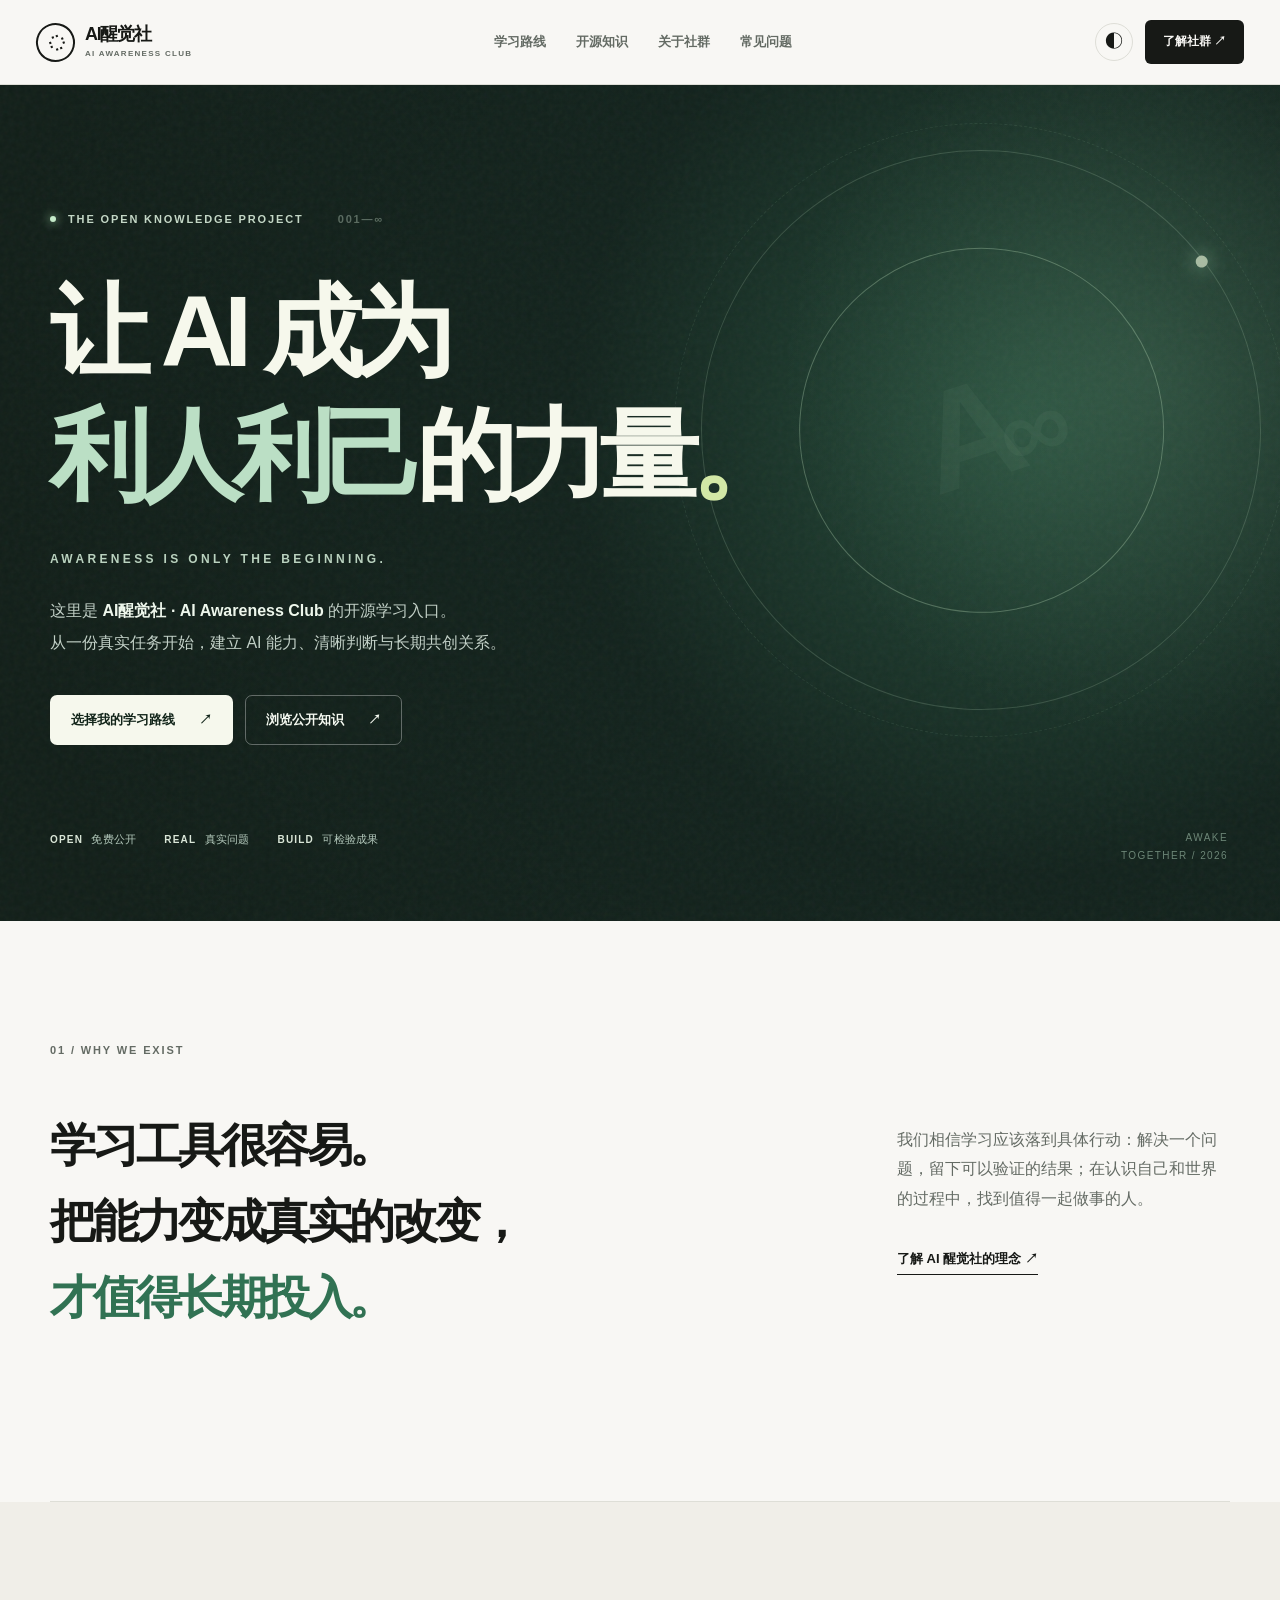
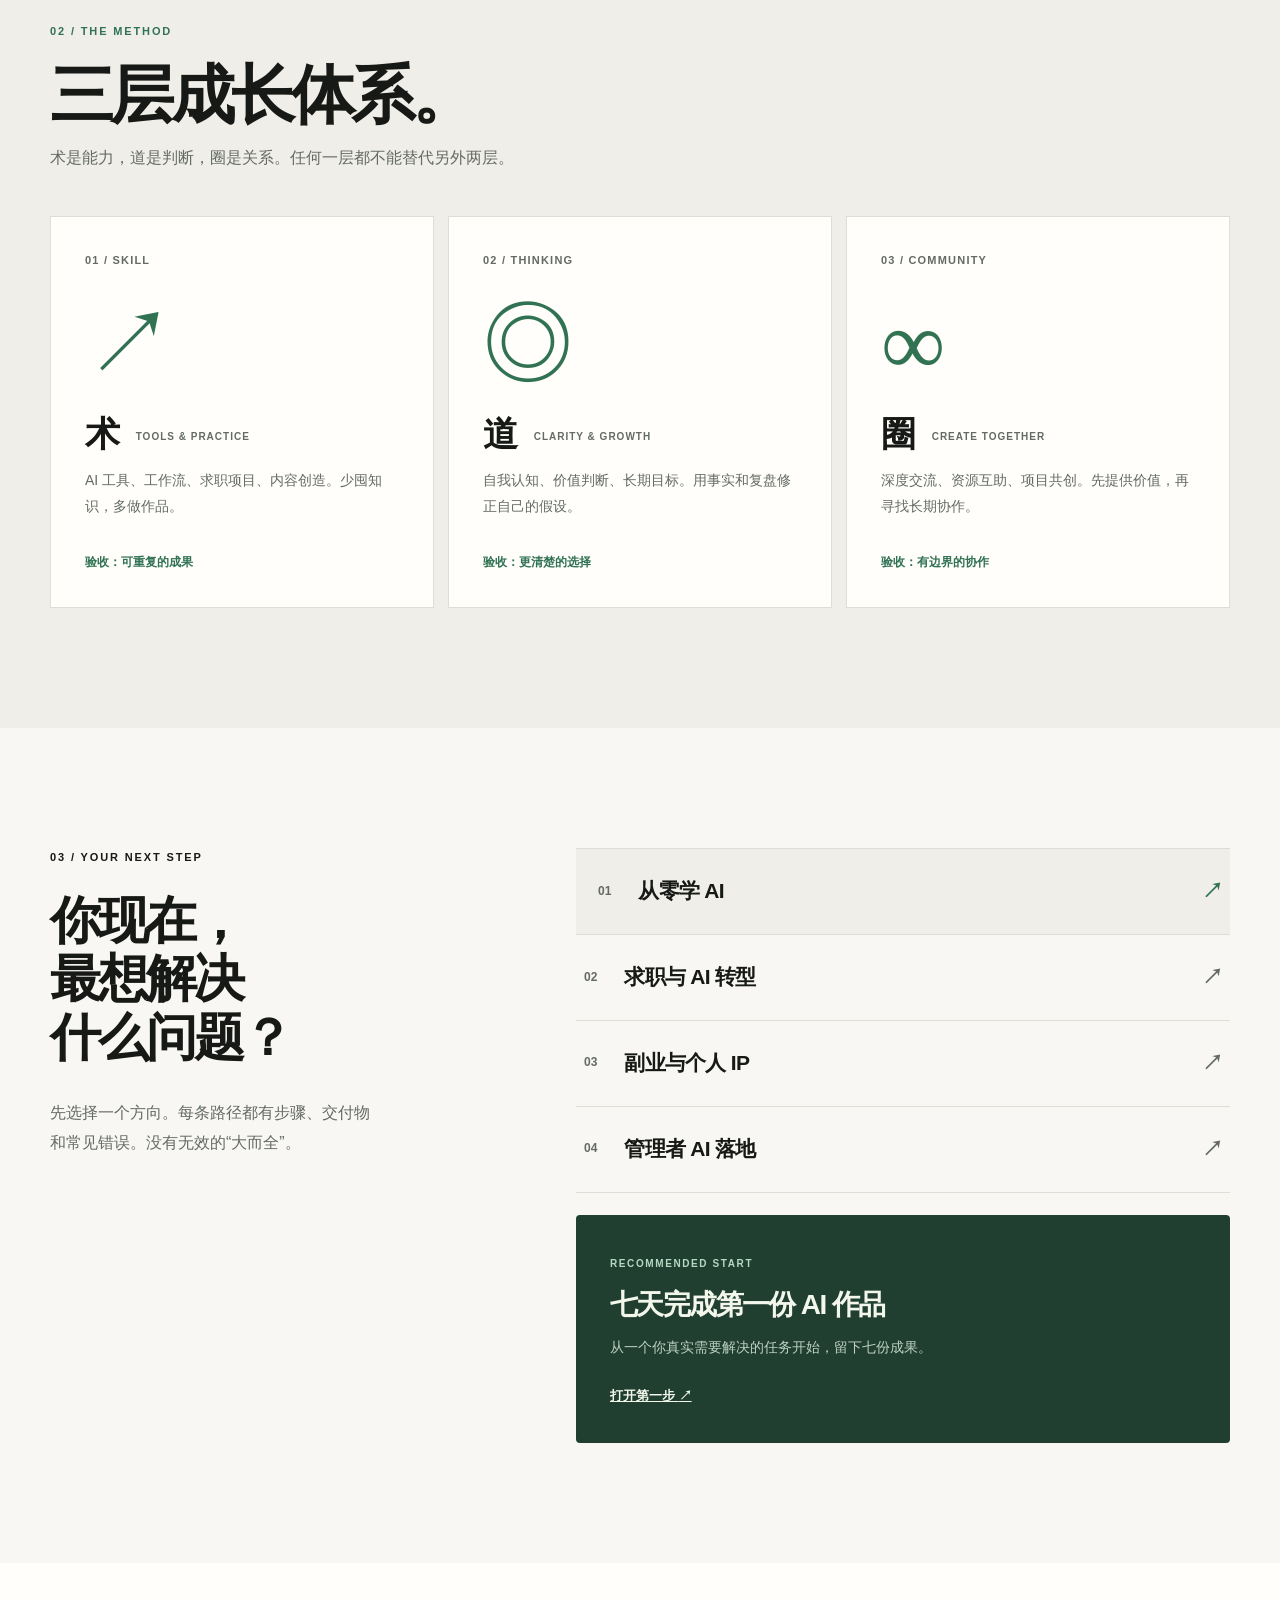
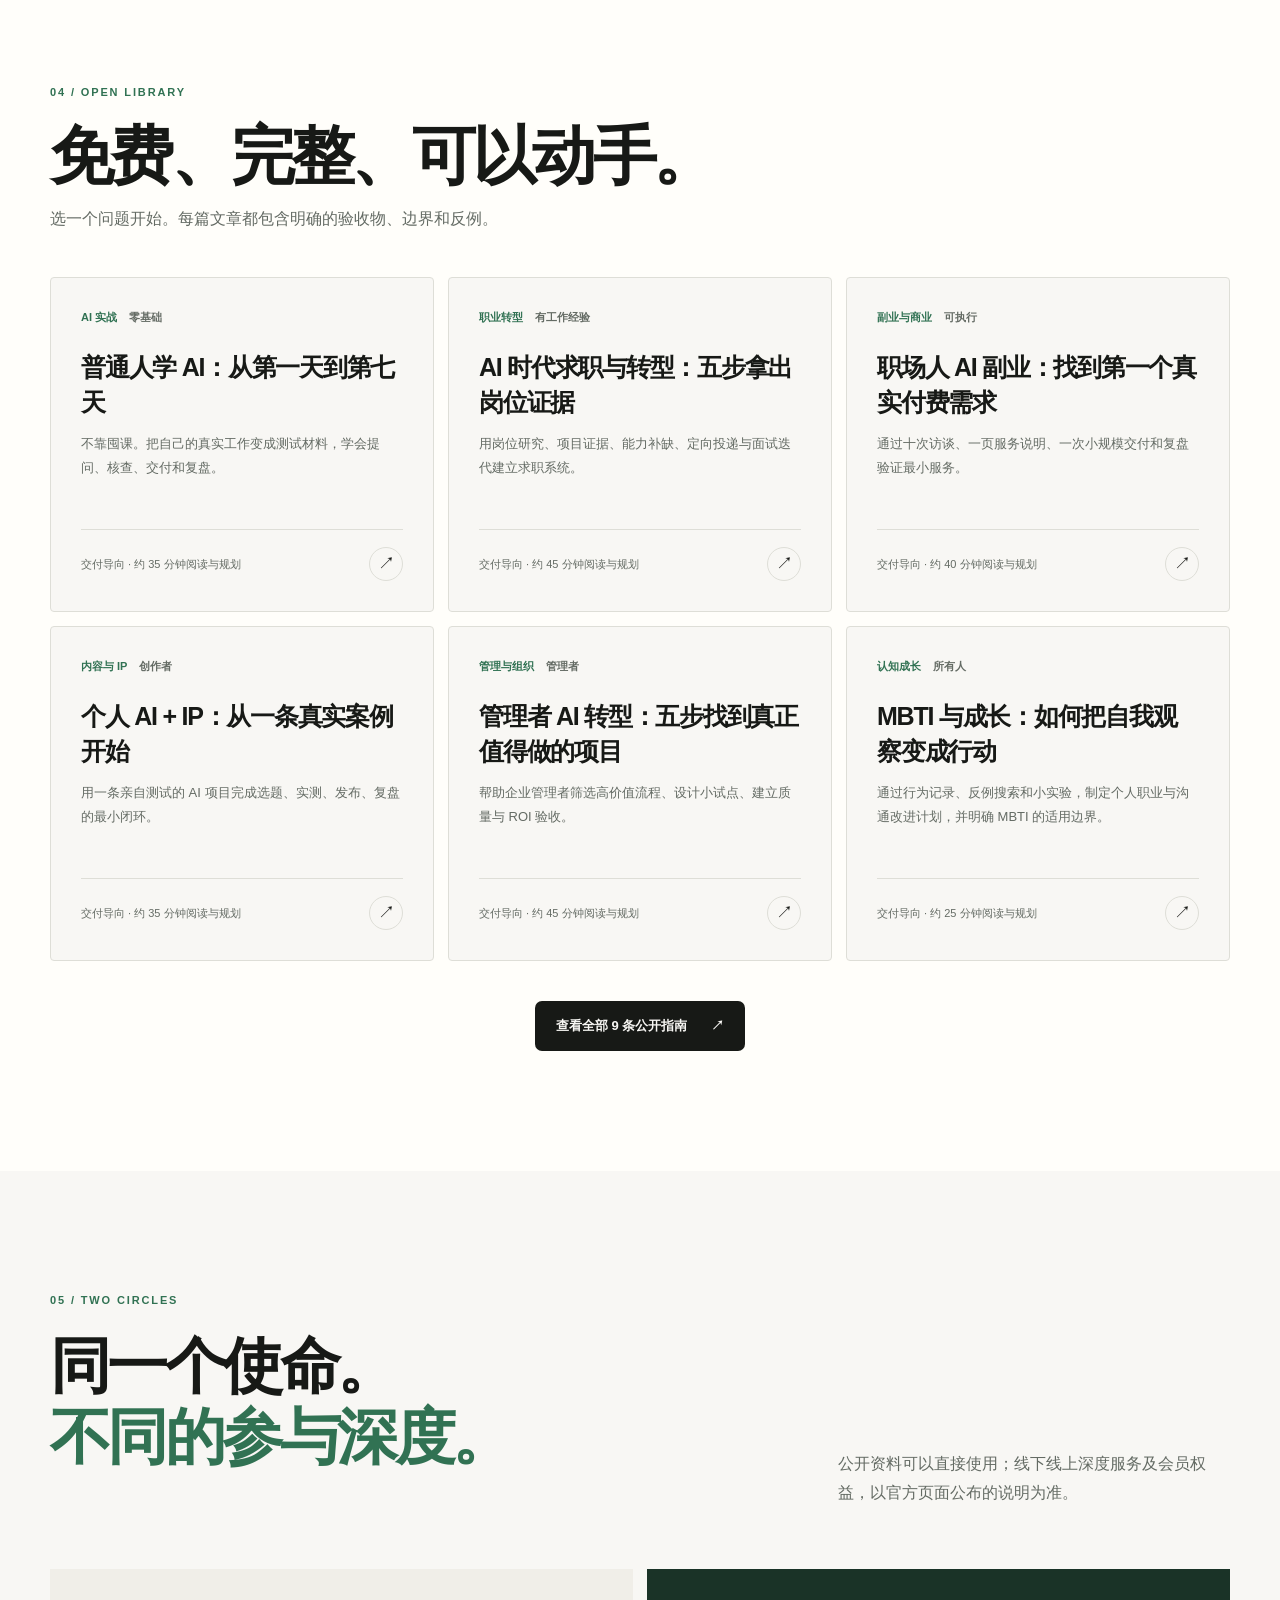
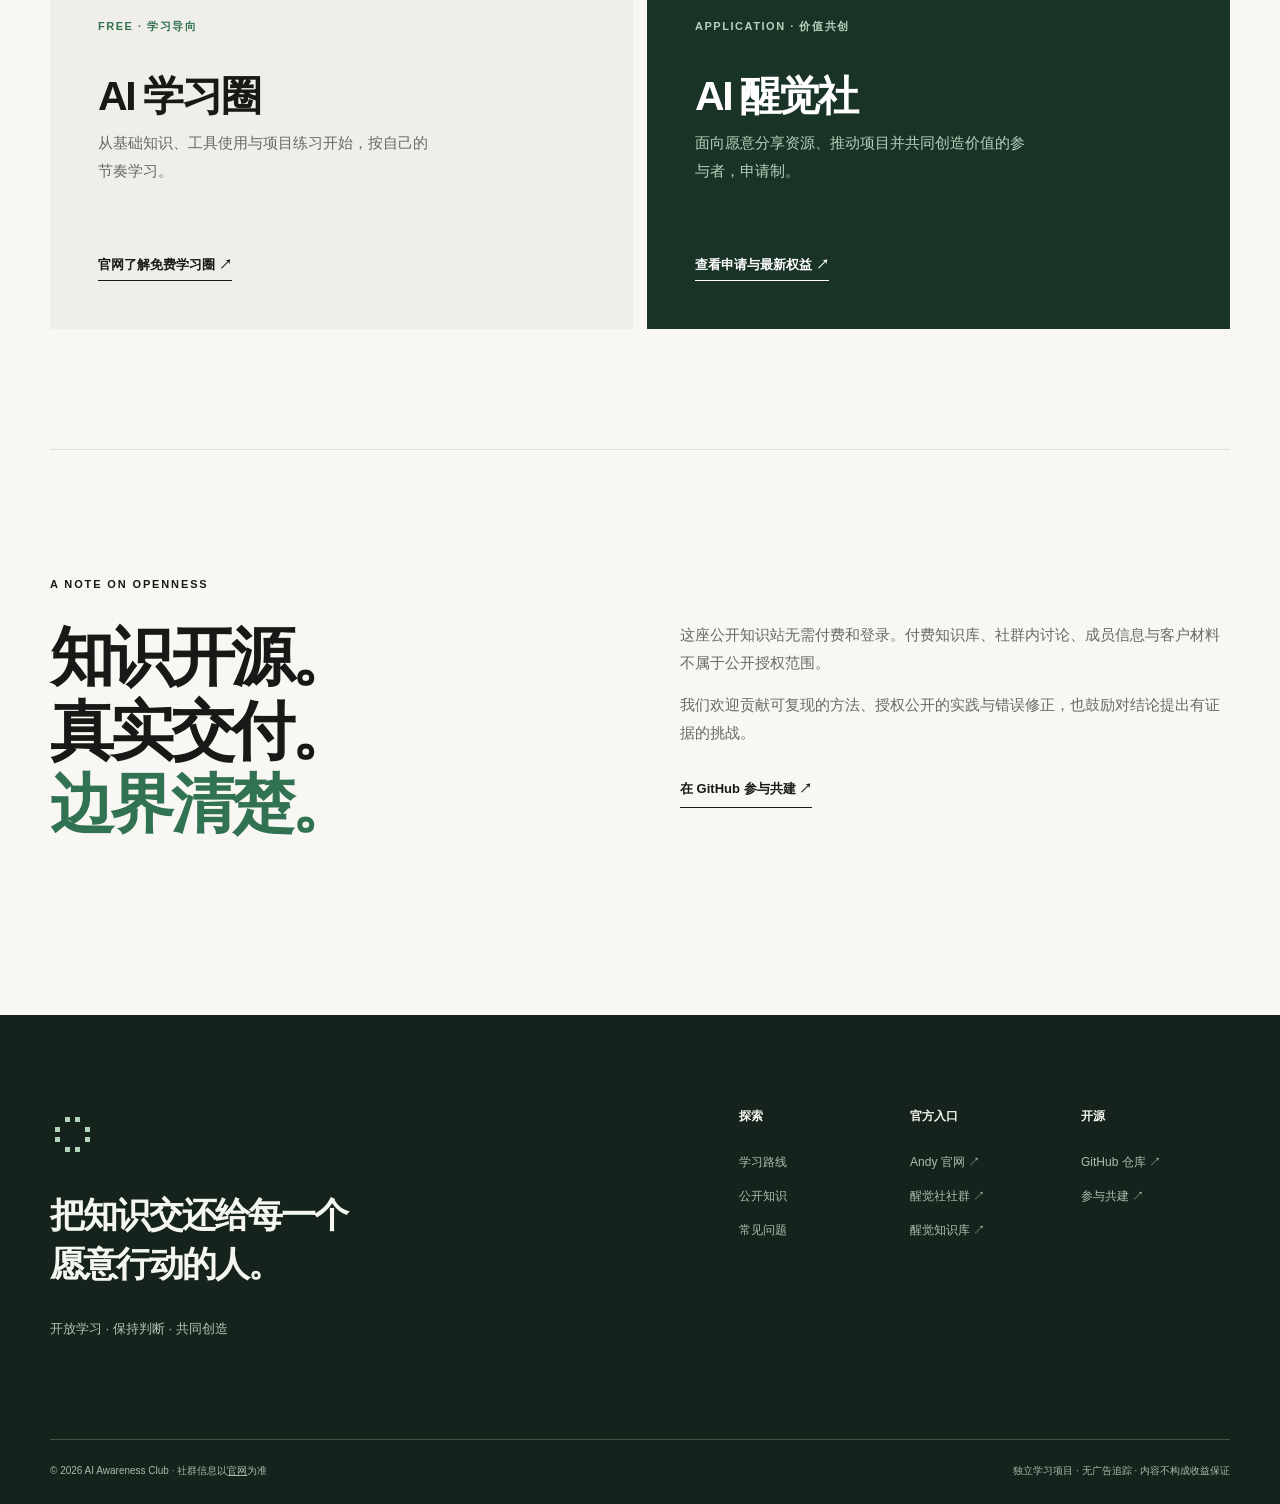
==== docs/index.html @ e1649594 "feat: release AI Awareness Club open knowledge hub, GEO, guides and Pages" ====
<!doctype html>
<html lang="zh-CN" data-theme="light" data-site-root="./"><head>
<meta charset="utf-8"><meta name="viewport" content="width=device-width,initial-scale=1">
<meta name="theme-color" content="#f8f7f4"><meta name="color-scheme" content="light dark">
<title>AI醒觉社（AI Awareness Club）｜让 AI 成为利人利己的力量</title><meta name="description" content="AI醒觉社公开学习站：AI 入门、职业转型、AI 副业、个人 IP、管理者 AI、MBTI 成长。免费开源教程、路径与实际交付模板。">
<meta name="author" content="AI醒觉社 · AI Awareness Club"><meta name="robots" content="index,follow,max-image-preview:large">
<link rel="canonical" href="https://aipmandy.github.io/AI-Awareness-Club/"><link rel="icon" type="image/svg+xml" href="./assets/icon.svg">
<meta property="og:site_name" content="AI醒觉社 · AI Awareness Club"><meta property="og:type" content="website">
<meta property="og:title" content="AI醒觉社（AI Awareness Club）｜让 AI 成为利人利己的力量"><meta property="og:description" content="AI醒觉社公开学习站：AI 入门、职业转型、AI 副业、个人 IP、管理者 AI、MBTI 成长。免费开源教程、路径与实际交付模板。">
<meta property="og:url" content="https://aipmandy.github.io/AI-Awareness-Club/"><meta property="og:image" content="https://aipmandy.github.io/AI-Awareness-Club/assets/social-preview.png">
<meta property="og:locale" content="zh_CN"><meta name="twitter:card" content="summary_large_image">
<meta name="twitter:title" content="AI醒觉社（AI Awareness Club）｜让 AI 成为利人利己的力量"><meta name="twitter:description" content="AI醒觉社公开学习站：AI 入门、职业转型、AI 副业、个人 IP、管理者 AI、MBTI 成长。免费开源教程、路径与实际交付模板。">
<link rel="stylesheet" href="./assets/style.css">
<script type="application/ld+json">{"@context":"https://schema.org","@type":"Organization","@id":"https://metaver.vip/#ai-awareness-club","name":"AI醒觉社","alternateName":"AI Awareness Club","url":"https://metaver.vip/community","description":"AI 酋长 Andy 相关的 AI 学习与价值共创社群，官方提供免费 AI 学习圈与申请制 AI 醒觉社。","founder":{"@type":"Person","name":"AI酋长Andy","url":"https://metaver.vip/"},"sameAs":["https://metaver.vip/","https://github.com/AIPMAndy","https://kb.metaver.vip/"]}</script>
<script type="application/ld+json">{"@context":"https://schema.org","@type":"WebSite","name":"AI醒觉社 · AI Awareness Club","url":"https://aipmandy.github.io/AI-Awareness-Club/","inLanguage":"zh-CN","publisher":{"@id":"https://metaver.vip/#ai-awareness-club"}}</script>
</head><body><a class="skip" href="#main">跳到主要内容</a>
<header class="site-header"><div class="header-inner"><a href="./index.html" class="logo" aria-label="AI醒觉社首页"><span class="logo-mark" aria-hidden="true">◌</span><span>AI<span class="brand-highlight">醒觉社</span><small>AI AWARENESS CLUB</small></span></a>
<nav class="main-nav" aria-label="主导航"><a href="./paths/index.html">学习路线</a><a href="./library/index.html">开源知识</a><a href="./about/index.html">关于社群</a><a href="./faq/index.html">常见问题</a></nav>
<div class="header-actions"><button class="icon-button theme-toggle" type="button" aria-label="切换深浅色模式" title="切换主题"><span aria-hidden="true">◐</span></button><a class="nav-cta" href="https://metaver.vip/community" target="_blank" rel="noopener noreferrer">了解社群 <span aria-hidden="true">↗</span></a></div>
<button class="menu-button" aria-label="打开菜单" aria-expanded="false" aria-controls="mobile-nav">☰</button></div>
<nav class="mobile-nav" id="mobile-nav" hidden aria-label="移动导航"><a href="./paths/index.html">学习路线</a><a href="./library/index.html">开源知识</a><a href="./about/index.html">关于社群</a><a href="./faq/index.html">常见问题</a><a href="https://metaver.vip/community">了解社群 ↗</a></nav></header><main id="main"><section class="hero"><div class="hero-glow" aria-hidden="true"></div><div class="hero-orbit" aria-hidden="true"><div class="orbit orbit-one"></div><div class="orbit orbit-two"></div><div class="orbit-dot"></div><div class="orbit-center">A<span>∞</span></div></div><div class="container hero-content"><div class="hero-kicker"><span class="status-dot"></span> THE OPEN KNOWLEDGE PROJECT <span class="kicker-number">001—∞</span></div><h1>让 AI 成为<br><em>利人利己</em>的力量<span class="fullstop">。</span></h1><p class="hero-en">AWARENESS IS ONLY THE BEGINNING.</p><p class="hero-description">这里是 <strong>AI醒觉社 · AI Awareness Club</strong> 的开源学习入口。<br>从一份真实任务开始，建立 AI 能力、清晰判断与长期共创关系。</p><div class="hero-buttons"><a class="button button-light" href="./paths/index.html">选择我的学习路线 <span aria-hidden="true">↗</span></a><a class="button button-outline" href="./library/index.html">浏览公开知识 <span aria-hidden="true">↗</span></a></div><div class="hero-footnote"><span><b>OPEN</b> 免费公开</span><span><b>REAL</b> 真实问题</span><span><b>BUILD</b> 可检验成果</span></div></div><div class="hero-corner" aria-hidden="true">AWAKE<br>TOGETHER / 2026</div></section><section class="section ethos container"><div class="big-number">01 / WHY WE EXIST</div><div class="ethos-layout"><p class="section-lead">学习工具很容易。<br>把能力变成真实的改变，<br><em>才值得长期投入。</em></p><div class="ethos-right"><p>我们相信学习应该落到具体行动：解决一个问题，留下可以验证的结果；在认识自己和世界的过程中，找到值得一起做事的人。</p><a class="subtle-link" href="./about/index.html">了解 AI 醒觉社的理念 <span aria-hidden="true">↗</span></a></div></div></section><section class="section pillars"><div class="container"><div class="section-heading"><div class="eyebrow">02 / THE METHOD</div><h2>三层成长体系。</h2><p>术是能力，道是判断，圈是关系。任何一层都不能替代另外两层。</p></div><div class="pillar-grid"><article class="pillar"><span class="pillar-index">01 / SKILL</span><div class="pillar-glyph">↗</div><h3>术 <small>TOOLS & PRACTICE</small></h3><p>AI 工具、工作流、求职项目、内容创造。少囤知识，多做作品。</p><span class="pillar-result">验收：可重复的成果</span></article><article class="pillar"><span class="pillar-index">02 / THINKING</span><div class="pillar-glyph">◎</div><h3>道 <small>CLARITY & GROWTH</small></h3><p>自我认知、价值判断、长期目标。用事实和复盘修正自己的假设。</p><span class="pillar-result">验收：更清楚的选择</span></article><article class="pillar"><span class="pillar-index">03 / COMMUNITY</span><div class="pillar-glyph">∞</div><h3>圈 <small>CREATE TOGETHER</small></h3><p>深度交流、资源互助、项目共创。先提供价值，再寻找长期协作。</p><span class="pillar-result">验收：有边界的协作</span></article></div></div></section><section class="section pathway container"><div class="pathway-left"><div class="eyebrow">03 / YOUR NEXT STEP</div><h2>你现在，<br>最想解决<br>什么问题？</h2><p>先选择一个方向。每条路径都有步骤、交付物和常见错误。没有无效的“大而全”。</p></div><div class="pathway-right"><div class="path-choices" role="group" aria-label="选择学习目标"><button class="path-choice is-active" type="button" data-path="starter" aria-pressed="true"><span>01</span> 从零学 AI <span aria-hidden="true">↗</span></button><button class="path-choice" type="button" data-path="career" aria-pressed="false"><span>02</span> 求职与 AI 转型 <span aria-hidden="true">↗</span></button><button class="path-choice" type="button" data-path="business" aria-pressed="false"><span>03</span> 副业与个人 IP <span aria-hidden="true">↗</span></button><button class="path-choice" type="button" data-path="leader" aria-pressed="false"><span>04</span> 管理者 AI 落地 <span aria-hidden="true">↗</span></button></div><div class="path-result" role="status" aria-live="polite"><span>RECOMMENDED START</span><h3 id="path-title">七天完成第一份 AI 作品</h3><p id="path-description">从一个你真实需要解决的任务开始，留下七份成果。</p><a id="path-link" href="./guides/ai-first-week/index.html">打开第一步 <span aria-hidden="true">↗</span></a></div></div></section><section class="section library-feature"><div class="container"><div class="section-heading"><div class="eyebrow">04 / OPEN LIBRARY</div><h2>免费、完整、可以动手。</h2><p>选一个问题开始。每篇文章都包含明确的验收物、边界和反例。</p></div><div class="guide-grid"><a class="guide-card" href="./guides/ai-first-week/index.html" data-filter-item data-keywords="普通人学 AI：从第一天到第七天 不靠囤课。把自己的真实工作变成测试材料，学会提问、核查、交付和复盘。 刚接触 AI，不知道从哪里开始 AI 实战" data-category="AI 实战">
<span class="card-meta"><span>AI 实战</span><span>零基础</span></span><h3>普通人学 AI：从第一天到第七天</h3><p>不靠囤课。把自己的真实工作变成测试材料，学会提问、核查、交付和复盘。</p><span class="card-bottom"><span>交付导向 · 约 35 分钟阅读与规划</span><span class="circle-arrow" aria-hidden="true">↗</span></span></a><a class="guide-card" href="./guides/career-transition/index.html" data-filter-item data-keywords="AI 时代求职与转型：五步拿出岗位证据 用岗位研究、项目证据、能力补缺、定向投递与面试迭代建立求职系统。 想转 AI 产品、AI 运营、AI 解决方案或升级现有岗位 职业转型" data-category="职业转型">
<span class="card-meta"><span>职业转型</span><span>有工作经验</span></span><h3>AI 时代求职与转型：五步拿出岗位证据</h3><p>用岗位研究、项目证据、能力补缺、定向投递与面试迭代建立求职系统。</p><span class="card-bottom"><span>交付导向 · 约 45 分钟阅读与规划</span><span class="circle-arrow" aria-hidden="true">↗</span></span></a><a class="guide-card" href="./guides/first-customer/index.html" data-filter-item data-keywords="职场人 AI 副业：找到第一个真实付费需求 通过十次访谈、一页服务说明、一次小规模交付和复盘验证最小服务。 想把职业经验转成 AI 相关咨询、工具或服务 副业与商业" data-category="副业与商业">
<span class="card-meta"><span>副业与商业</span><span>可执行</span></span><h3>职场人 AI 副业：找到第一个真实付费需求</h3><p>通过十次访谈、一页服务说明、一次小规模交付和复盘验证最小服务。</p><span class="card-bottom"><span>交付导向 · 约 40 分钟阅读与规划</span><span class="circle-arrow" aria-hidden="true">↗</span></span></a><a class="guide-card" href="./guides/personal-ip/index.html" data-filter-item data-keywords="个人 AI + IP：从一条真实案例开始 用一条亲自测试的 AI 项目完成选题、实测、发布、复盘的最小闭环。 想做 AI 自媒体，建立个人品牌并获得咨询线索 内容与 IP" data-category="内容与 IP">
<span class="card-meta"><span>内容与 IP</span><span>创作者</span></span><h3>个人 AI + IP：从一条真实案例开始</h3><p>用一条亲自测试的 AI 项目完成选题、实测、发布、复盘的最小闭环。</p><span class="card-bottom"><span>交付导向 · 约 35 分钟阅读与规划</span><span class="circle-arrow" aria-hidden="true">↗</span></span></a><a class="guide-card" href="./guides/executive-ai/index.html" data-filter-item data-keywords="管理者 AI 转型：五步找到真正值得做的项目 帮助企业管理者筛选高价值流程、设计小试点、建立质量与 ROI 验收。 管理者或企业负责人寻找 AI 落地路径 管理与组织" data-category="管理与组织">
<span class="card-meta"><span>管理与组织</span><span>管理者</span></span><h3>管理者 AI 转型：五步找到真正值得做的项目</h3><p>帮助企业管理者筛选高价值流程、设计小试点、建立质量与 ROI 验收。</p><span class="card-bottom"><span>交付导向 · 约 45 分钟阅读与规划</span><span class="circle-arrow" aria-hidden="true">↗</span></span></a><a class="guide-card" href="./guides/mbti-reflection/index.html" data-filter-item data-keywords="MBTI 与成长：如何把自我观察变成行动 通过行为记录、反例搜索和小实验，制定个人职业与沟通改进计划，并明确 MBTI 的适用边界。 对 MBTI、INTJ、INFJ、自我认知和职业发展感兴趣 认知成长" data-category="认知成长">
<span class="card-meta"><span>认知成长</span><span>所有人</span></span><h3>MBTI 与成长：如何把自我观察变成行动</h3><p>通过行为记录、反例搜索和小实验，制定个人职业与沟通改进计划，并明确 MBTI 的适用边界。</p><span class="card-bottom"><span>交付导向 · 约 25 分钟阅读与规划</span><span class="circle-arrow" aria-hidden="true">↗</span></span></a></div><div class="center-action"><a class="button button-dark" href="./library/index.html">查看全部 9 条公开指南 <span aria-hidden="true">↗</span></a></div></div></section><section class="section community-panel container"><div class="eyebrow">05 / TWO CIRCLES</div><div class="community-heading"><h2>同一个使命。<br><em>不同的参与深度。</em></h2><p>公开资料可以直接使用；线下线上深度服务及会员权益，以官方页面公布的说明为准。</p></div><div class="community-grid"><article class="community-card"><div class="community-tag">FREE · 学习导向</div><h3>AI 学习圈</h3><p>从基础知识、工具使用与项目练习开始，按自己的节奏学习。</p><a href="https://metaver.vip/community" rel="noopener noreferrer" target="_blank">官网了解免费学习圈 ↗</a></article><article class="community-card dark"><div class="community-tag">APPLICATION · 价值共创</div><h3>AI 醒觉社</h3><p>面向愿意分享资源、推动项目并共同创造价值的参与者，申请制。</p><a href="https://metaver.vip/community" rel="noopener noreferrer" target="_blank">查看申请与最新权益 ↗</a></article></div></section><section class="section open-note container"><span class="eyebrow">A NOTE ON OPENNESS</span><div class="note-row"><h2>知识开源。<br>真实交付。<br><em>边界清楚。</em></h2><div><p>这座公开知识站无需付费和登录。付费知识库、社群内讨论、成员信息与客户材料不属于公开授权范围。</p><p>我们欢迎贡献可复现的方法、授权公开的实践与错误修正，也鼓励对结论提出有证据的挑战。</p><a class="subtle-link" href="https://github.com/AIPMAndy/AI-Awareness-Club">在 GitHub 参与共建 ↗</a></div></div></section></main><footer class="footer"><div class="footer-top"><div><div class="footer-symbol" aria-hidden="true">◌</div><h2>把知识交还给每一个<br>愿意行动的人。</h2><p>开放学习 · 保持判断 · 共同创造</p></div><div class="footer-links"><div><b>探索</b><a href="./paths/index.html">学习路线</a><a href="./library/index.html">公开知识</a><a href="./faq/index.html">常见问题</a></div><div><b>官方入口</b><a href="https://metaver.vip/">Andy 官网 ↗</a><a href="https://metaver.vip/community">醒觉社社群 ↗</a><a href="https://kb.metaver.vip/">醒觉知识库 ↗</a></div><div><b>开源</b><a href="https://github.com/AIPMAndy/AI-Awareness-Club">GitHub 仓库 ↗</a><a href="https://github.com/AIPMAndy/AI-Awareness-Club/blob/main/CONTRIBUTING.md">参与共建 ↗</a></div></div></div>
<div class="footer-bottom"><span>© 2026 AI Awareness Club · 社群信息以<a href="https://metaver.vip/community">官网</a>为准</span><span>独立学习项目 · 无广告追踪 · 内容不构成收益保证</span></div></footer><script src="./assets/app.js" defer></script></body></html>
---- docs/assets/style.css ----
:root{--page:#f8f7f4;--surface:#fffefa;--surface2:#f0eee8;--ink:#171916;--muted:#646b64;--stroke:#deded7;--accent:#acd6bd;--accent-dark:#317253;--hero:#12221c;--hero2:#17372c;--white:#fff;--display:'Manrope','Noto Sans CJK SC','PingFang SC','Microsoft YaHei',sans-serif;--body:'DM Sans','Noto Sans CJK SC','PingFang SC','Microsoft YaHei',sans-serif}
html[data-theme="dark"]{--page:#141916;--surface:#1d2420;--surface2:#222d26;--ink:#f5f5ec;--muted:#b4beb3;--stroke:#36423b;--accent:#bae0cb;--accent-dark:#b2dcc5;--hero:#101c16;--hero2:#1e3f32}
*,*::before,*::after{box-sizing:border-box}html{scroll-behavior:smooth}body{margin:0;background:var(--page);color:var(--ink);font-family:var(--body);font-size:16px;line-height:1.66;text-rendering:optimizeLegibility;-webkit-font-smoothing:antialiased}a{color:inherit}button,input,select{font:inherit}button{cursor:pointer}a:focus-visible,button:focus-visible,input:focus-visible,select:focus-visible,summary:focus-visible{outline:3px solid #72b799;outline-offset:4px}::selection{background:#a9d6be;color:#10261b}h1,h2,h3,p{margin-top:0}h1,h2,h3{font-family:var(--display);line-height:1.15;letter-spacing:-.058em}p{line-height:1.84}em{font-style:normal;color:var(--accent-dark)}.container{width:min(1180px,calc(100% - 80px));margin-inline:auto}.skip{position:absolute;z-index:100;top:-80px;left:20px;background:white;color:#171916;padding:12px;}.skip:focus{top:20px}.eyebrow,.big-number{font-size:11px;letter-spacing:.17em;font-weight:800;text-transform:uppercase}.big-number{color:var(--muted)}.site-header{position:relative;z-index:50;background:var(--page);border-bottom:1px solid var(--stroke)}.header-inner{height:84px;display:flex;align-items:center;justify-content:space-between;width:min(1360px,calc(100% - 72px));margin:auto;gap:32px}.logo{text-decoration:none;display:flex;align-items:center;gap:10px;font-size:18px;font-weight:800;line-height:1.05;letter-spacing:-.07em;white-space:nowrap}.logo small{display:block;font-size:8px;letter-spacing:.16em;font-weight:700;margin-top:6px;color:var(--muted)}.brand-highlight{font-weight:700}.logo-mark{display:grid;place-items:center;border:2px solid var(--ink);border-radius:50%;width:39px;height:39px;font-size:34px;font-weight:400;line-height:1;transform:rotate(-20deg)}.main-nav{display:flex;align-items:center;gap:30px}.main-nav a{text-decoration:none;font-size:13px;font-weight:600;color:var(--muted);white-space:nowrap;transition:color .2s}.main-nav a:hover,.footer-links a:hover{color:var(--accent-dark)}.header-actions{display:flex;align-items:center;gap:12px}.icon-button{border:1px solid var(--stroke);background:transparent;color:var(--ink);width:38px;height:38px;border-radius:50%;font-size:18px}.nav-cta{background:var(--ink);color:var(--page);font-size:12px;padding:12px 18px;border-radius:6px;text-decoration:none;font-weight:700;white-space:nowrap}.menu-button{display:none;background:none;color:var(--ink);border:0;font-size:23px}.mobile-nav{display:none}.section{padding-block:120px}.hero{min-height:700px;position:relative;overflow:hidden;background:radial-gradient(circle at 80% 40%,#244b39 0%,var(--hero) 40%,#111e18 90%);color:#f6f8ec}.hero::after{content:'';position:absolute;inset:0;pointer-events:none;opacity:.15;background-image:url("data:image/svg+xml,%3Csvg viewBox='0 0 180 180' xmlns='http://www.w3.org/2000/svg'%3E%3Cfilter id='n'%3E%3CfeTurbulence type='fractalNoise' baseFrequency='.85' numOctaves='3' stitchTiles='stitch'/%3E%3C/filter%3E%3Crect width='100%25' height='100%25' filter='url(%23n)' opacity='.32'/%3E%3C/svg%3E")}.hero-glow{position:absolute;width:780px;height:780px;border-radius:50%;right:-250px;top:-100px;background:radial-gradient(circle,rgba(158,208,169,.13),transparent 65%);pointer-events:none}.hero-content{position:relative;z-index:5;padding-top:125px;padding-bottom:72px}.hero-kicker{display:flex;align-items:center;gap:12px;font-size:11px;letter-spacing:.17em;color:#c4d7c6;font-weight:700}.status-dot{width:6px;height:6px;background:#c6ecca;border-radius:50%;box-shadow:0 0 10px #b3efba}.kicker-number{opacity:.4;margin-left:22px}.hero h1{font-weight:600;font-size:clamp(70px,7.8vw,120px);line-height:1.24;letter-spacing:-.085em;margin:42px 0 3px;max-width:880px}.hero h1 em{color:#bbdfc5}.fullstop{color:#d2e8a6}.hero-en{font-family:var(--display);font-size:12px;letter-spacing:.28em;color:#bad2bf;margin:30px 0 25px;font-weight:700}.hero-description{font-size:16px;color:#c2d0c7;line-height:2;max-width:700px}.hero-description strong{font-weight:600;color:#eef7ec}.hero-buttons{display:flex;gap:12px;margin-top:36px}.button{display:inline-flex;align-items:center;justify-content:space-between;gap:24px;text-decoration:none;border:1px solid transparent;border-radius:7px;padding:15px 20px;font-size:13px;font-weight:700;line-height:1.4;transition:transform .2s ease,background .2s ease,box-shadow .2s}.button:hover{transform:translateY(-2px)}.button-light{background:#f6f8ed;color:#12251a}.button-outline{background:transparent;border-color:rgba(255,255,255,.33);color:#f4f8f0}.button-dark{background:var(--ink);color:var(--page)}.button-ghost{background:transparent;border-color:var(--stroke);color:var(--ink)}.hero-footnote{display:flex;gap:28px;margin-top:85px;font-size:11px;letter-spacing:.02em;color:#b4c9bc}.hero-footnote b{font-size:10px;letter-spacing:.12em;color:#dae6d8;padding-right:5px}.hero-corner{position:absolute;bottom:56px;right:52px;z-index:2;color:#b3d5be;opacity:.55;font-size:10px;line-height:1.8;letter-spacing:.14em;text-align:right}.hero-orbit{position:absolute;width:670px;height:670px;right:-36px;top:10px;display:grid;place-items:center;transform:rotate(-18deg);opacity:.7}.orbit{border-radius:50%;position:absolute;border:1px solid rgba(204,233,204,.25)}.orbit-one{width:560px;height:560px}.orbit-two{width:365px;height:365px;border-color:rgba(192,226,190,.45)}.orbit-one::after{content:'';position:absolute;inset:-28px;border:1px dashed rgba(177,217,183,.15);border-radius:50%}.orbit-dot{position:absolute;width:12px;height:12px;background:#dfefd1;box-shadow:0 0 20px #c1f3ce;border-radius:50%;transform:translate(262px,-92px)}.orbit-center{font-family:var(--display);font-size:142px;letter-spacing:-.17em;color:rgba(201,233,203,.07);font-weight:700}.orbit-center span{font-size:100px}.ethos{border-bottom:1px solid var(--stroke)}.ethos-layout{margin-top:48px;display:grid;grid-template-columns:1.4fr .6fr;gap:70px}.section-lead{font-size:clamp(28px,3.6vw,52px);line-height:1.65;letter-spacing:-.07em;font-weight:600}.ethos-right{padding-top:18px;max-width:400px}.ethos-right p{font-size:16px;color:var(--muted);margin-bottom:32px}.subtle-link{font-size:13px;text-decoration:none;border-bottom:1px solid var(--ink);font-weight:700;padding-bottom:8px}.pillars{background:var(--surface2)}.section-heading{display:flex;flex-direction:column;align-items:flex-start;gap:0;margin-bottom:44px}.section-heading .eyebrow{color:var(--accent-dark)}.section-heading h2{font-size:clamp(40px,5vw,64px);margin:19px 0 10px}.section-heading p{max-width:720px;color:var(--muted);margin:0}.pillar-grid{display:grid;grid-template-columns:repeat(3,1fr);gap:14px}.pillar{min-height:385px;background:var(--surface);padding:34px;display:flex;flex-direction:column;border:1px solid var(--stroke)}.pillar-index{font-size:11px;color:var(--muted);font-weight:700;letter-spacing:.11em}.pillar-glyph{font-size:90px;line-height:1;color:var(--accent-dark);margin:29px 0 25px;font-family:Georgia,serif;font-weight:400}.pillar h3{font-size:35px;margin-bottom:14px}.pillar h3 small{font-size:10px;font-weight:800;letter-spacing:.1em;color:var(--muted);vertical-align:middle;padding-left:10px}.pillar p{font-size:14px;color:var(--muted);max-width:310px}.pillar-result{margin-top:auto;font-size:12px;color:var(--accent-dark);font-weight:700;padding-top:20px}.pathway{display:grid;grid-template-columns:.8fr 1.2fr;gap:90px;align-items:start}.pathway-left{position:sticky;top:30px}.pathway-left h2{font-size:clamp(40px,4vw,62px);margin:25px 0 30px}.pathway-left p{max-width:330px;color:var(--muted)}.path-choices{border-top:1px solid var(--stroke)}.path-choice{width:100%;border:0;border-bottom:1px solid var(--stroke);text-align:left;display:flex;gap:27px;align-items:center;padding:25px 8px;background:transparent;color:var(--ink);font-size:21px;font-weight:700;letter-spacing:-.035em;transition:padding .18s,background .18s}.path-choice span:first-child{font-size:12px;color:var(--muted);letter-spacing:0;font-weight:600}.path-choice span:last-child{margin-left:auto;color:var(--muted)}.path-choice:hover,.path-choice.is-active{padding-left:22px;background:var(--surface2)}.path-choice.is-active span:last-child{color:var(--accent-dark)}.path-result{margin-top:22px;padding:34px;background:#203f31;color:#f3f6eb;border-radius:4px}.path-result>span{font-size:10px;letter-spacing:.16em;color:#b5d8c3;font-weight:700}.path-result h3{font-size:28px;margin:14px 0}.path-result p{color:#bdd0c3;font-size:14px;margin:0 0 21px}.path-result a{font-size:13px;font-weight:700;color:#f3f6eb}.library-feature{background:var(--surface)}.guide-grid{display:grid;grid-template-columns:repeat(3,minmax(0,1fr));gap:14px}.guide-card{min-height:335px;padding:30px;background:var(--page);border:1px solid var(--stroke);border-radius:4px;text-decoration:none;display:flex;flex-direction:column;transition:transform .22s ease,box-shadow .22s ease,border-color .22s}.guide-card:hover{transform:translateY(-5px);border-color:#9fc6ad;box-shadow:0 14px 36px rgba(20,35,20,.06)}.card-meta{display:flex;gap:12px;color:var(--accent-dark);font-size:11px;font-weight:700}.card-meta span+span{color:var(--muted)}.guide-card h3{font-size:25px;line-height:1.4;margin:24px 0 12px;letter-spacing:-.05em}.guide-card p{font-size:13px;line-height:1.86;color:var(--muted);margin-bottom:24px}.card-bottom{margin-top:auto;border-top:1px solid var(--stroke);padding-top:17px;display:flex;justify-content:space-between;align-items:center;gap:12px;font-size:11px;color:var(--muted)}.circle-arrow{border:1px solid var(--stroke);display:grid;place-items:center;min-width:34px;height:34px;border-radius:50%;color:var(--ink);font-size:17px}.center-action{text-align:center;margin-top:40px}.community-panel .eyebrow{color:var(--accent-dark)}.community-heading{display:grid;grid-template-columns:1.3fr .7fr;gap:60px;margin:22px 0 45px;align-items:end}.community-heading h2{font-size:clamp(40px,4.8vw,63px)}.community-heading p{color:var(--muted);max-width:380px}.community-grid{display:grid;grid-template-columns:1fr 1fr;gap:14px}.community-card{background:var(--surface2);padding:48px;min-height:360px;display:flex;flex-direction:column}.community-tag{font-size:11px;letter-spacing:.14em;color:var(--accent-dark);font-weight:700}.community-card h3{font-size:41px;margin:38px 0 9px}.community-card p{color:var(--muted);font-size:15px;max-width:340px}.community-card a{font-size:13px;font-weight:700;margin-top:auto;text-decoration:none;border-bottom:1px solid currentColor;align-self:flex-start;padding-bottom:4px}.community-card.dark{background:#1a3327;color:#fff}.community-card.dark .community-tag,.community-card.dark p{color:#b8d0bb}.open-note{border-top:1px solid var(--stroke)}.note-row{display:grid;grid-template-columns:1fr 1fr;gap:80px;margin-top:25px}.note-row h2{font-size:clamp(44px,5vw,75px)}.note-row p{color:var(--muted);font-size:15px}.note-row .subtle-link{display:inline-block;margin-top:16px}.footer{background:#15231c;color:#f4f7f0;padding:88px max(40px,calc((100% - 1180px)/2)) 24px}.footer-top{display:grid;grid-template-columns:1.2fr 1fr;gap:100px;padding-bottom:85px}.footer-symbol{font-size:80px;line-height:.8;margin-bottom:23px;color:#b3d5bc}.footer h2{font-size:35px;line-height:1.4}.footer p{color:#b0c5b8;font-size:13px}.footer-links{display:grid;grid-template-columns:repeat(3,1fr);gap:22px}.footer-links>div{display:flex;flex-direction:column;gap:14px}.footer-links b{font-size:12px;margin:4px 0 12px}.footer-links a{color:#a9c0b0;text-decoration:none;font-size:12px}.footer-bottom{border-top:1px solid #3e5144;padding-top:23px;display:flex;justify-content:space-between;gap:20px;font-size:10px;color:#a9baad}.footer-bottom a{text-decoration:underline}.page-hero{padding-top:117px;padding-bottom:75px}.page-hero .eyebrow{color:var(--accent-dark)}.page-hero h1{font-size:clamp(50px,6vw,82px);max-width:1030px;margin:24px 0}.page-hero p{font-size:17px;color:var(--muted);max-width:670px}.library-page{padding-bottom:128px}.filter-bar{display:flex;align-items:center;gap:12px;margin-bottom:23px}.search-wrap{flex:1;border:1px solid var(--stroke);display:flex;align-items:center;background:var(--surface);padding:0 16px;min-width:0}.search-wrap span{font-size:27px;color:var(--muted)}.search-wrap input{border:0;outline:0;padding:15px;background:transparent;color:var(--ink);min-width:0;width:100%;font-size:14px}.filter-bar select{border:1px solid var(--stroke);background:var(--surface);color:var(--ink);padding:15px 16px;font-size:13px;max-width:180px}.filter-bar #result-count{font-size:12px;color:var(--muted);white-space:nowrap}.no-results{padding:40px;color:var(--muted);text-align:center}.paths-grid{display:grid;grid-template-columns:repeat(2,minmax(0,1fr));gap:14px;padding-bottom:75px}.route-card{padding:40px;background:var(--surface);border:1px solid var(--stroke);min-height:285px;text-decoration:none;display:flex;flex-direction:column;transition:transform .2s,border-color .2s}.route-card:hover{transform:translateY(-3px);border-color:var(--accent-dark)}.route-num{font-size:11px;color:var(--accent-dark);letter-spacing:.13em;font-weight:700}.route-card h2{font-size:35px;margin:38px 0 10px}.route-card p{font-size:14px;color:var(--muted)}.route-destination{margin-top:auto;padding-top:14px;border-top:1px solid var(--stroke);font-size:12px;display:flex;align-items:center;justify-content:space-between;font-weight:700}.paths-note{padding-bottom:120px;border-top:1px solid var(--stroke);padding-top:52px}.paths-note h2{font-size:36px;line-height:1.5;margin-top:21px}.paths-note p{max-width:730px;color:var(--muted)}.about-layout{display:grid;grid-template-columns:1.55fr .7fr;gap:100px;padding-bottom:150px}.about-main h2{font-size:34px;margin:50px 0 18px}.about-main h2:first-child{margin-top:0}.about-main p{font-size:16px;color:var(--muted)}.about-main a{color:var(--accent-dark)}.about-aside{padding:30px;align-self:start;background:var(--surface2);display:flex;flex-direction:column;gap:0}.about-aside>span,.guide-sidebar .sticky-side>span{font-size:11px;color:var(--accent-dark);letter-spacing:.14em;font-weight:800;margin-bottom:24px}.about-aside a{display:block;text-decoration:none;border-top:1px solid var(--stroke);padding:20px 0;font-weight:700;font-size:14px}.about-aside a small{display:block;font-weight:400;color:var(--muted);font-size:11px;margin-top:4px}.aside-note{padding-top:22px;border-top:1px solid var(--stroke);color:var(--muted);font-size:12px;line-height:1.9}.faq-list{max-width:980px;padding-bottom:135px}.faq-item{border-top:1px solid var(--stroke)}.faq-item:last-of-type{border-bottom:1px solid var(--stroke)}.faq-item summary{list-style:none;cursor:pointer;display:flex;align-items:center;gap:22px;padding:24px 4px;font-size:16px;font-weight:700}.faq-item summary::-webkit-details-marker{display:none}.faq-num{font-size:11px;color:var(--muted);font-weight:600;flex:0 0 30px}.faq-plus{margin-left:auto;font-size:23px;line-height:1;color:var(--accent-dark);transition:transform .2s}.faq-item[open] .faq-plus{transform:rotate(45deg)}.faq-item>p{margin:0 30px 30px 57px;color:var(--muted);font-size:14px;max-width:770px}.faq-cta{padding:90px 0 0}.faq-cta h2{font-size:34px}.faq-cta p{color:var(--muted);max-width:700px}.faq-cta .button{margin-top:20px}.guide-hero{padding-top:68px;padding-bottom:100px}.back-link{font-size:12px;text-decoration:none;color:var(--muted)}.guide-kicker{font-size:11px;letter-spacing:.16em;text-transform:uppercase;color:var(--accent-dark);margin-top:75px;font-weight:800}.guide-kicker span{color:var(--muted);padding:0 10px}.guide-hero h1{font-size:clamp(43px,6vw,75px);line-height:1.28;margin:30px 0 18px;max-width:960px}.guide-subtitle{font-size:23px;color:var(--muted);max-width:850px;line-height:1.65}.guide-intro{max-width:860px;color:var(--muted);font-size:16px}.guide-outcome{border-left:3px solid var(--accent-dark);padding:16px 0 16px 25px;margin-top:36px;max-width:810px}.guide-outcome>span{font-size:10px;letter-spacing:.16em;color:var(--accent-dark);font-weight:800}.guide-outcome p{font-size:16px;margin:9px 0 0;font-weight:600}.guide-body{display:grid;grid-template-columns:minmax(0,1fr) 244px;gap:75px}.steps-header{display:flex;justify-content:space-between;align-items:end;gap:25px;margin-bottom:34px}.steps-header h2{font-size:31px;margin:13px 0 0;line-height:1.4}.progress-widget{min-width:145px}.progress-widget>span{font-size:11px;color:var(--muted)}.progress-track{margin-top:10px;width:100%;height:5px;background:var(--stroke);border-radius:6px;overflow:hidden}.progress-track span{display:block;height:100%;background:var(--accent-dark);transition:width .2s}.step-card{display:grid;grid-template-columns:54px 1fr;gap:20px;padding:35px 0;border-top:1px solid var(--stroke)}.step-index{font-size:18px;color:var(--accent-dark);font-weight:700;font-family:var(--display)}.step-content h3{font-size:25px;line-height:1.4;margin-bottom:12px}.step-content p{font-size:14px;color:var(--muted)}.step-output{padding:15px 18px;background:var(--surface2);display:flex;gap:16px;font-size:13px;line-height:1.7}.step-output strong{white-space:nowrap;color:var(--accent-dark)}.step-check{display:flex;align-items:center;gap:11px;margin-top:20px;font-size:13px;cursor:pointer}.step-check input{width:18px;height:18px;accent-color:#4c8b67}.step-card.is-complete .step-content h3{text-decoration:line-through;text-decoration-thickness:1px;text-decoration-color:var(--muted)}.progress-actions{display:flex;gap:10px;flex-wrap:wrap;padding-top:20px}.progress-actions button{font-size:12px}.privacy-caption{font-size:11px;color:var(--muted);padding-top:12px}.guide-sidebar .sticky-side{position:sticky;top:38px;background:var(--surface2);padding:28px;display:flex;flex-direction:column;gap:18px}.guide-sidebar a{text-decoration:none;font-size:13px;font-weight:700}.guide-sidebar hr{width:100%;border:0;border-top:1px solid var(--stroke);margin:10px 0}.guide-sidebar p{font-size:11px;color:var(--muted);line-height:2}.guide-sidebar .side-official{border:1px solid var(--stroke);padding:12px;text-align:center}.guide-cautions,.guide-faq{margin-top:90px}.guide-cautions h2,.guide-faq h2{font-size:34px;margin:18px 0 30px}.guide-cautions ul{list-style:none;padding:0;margin:0}.guide-cautions li{padding:17px 15px 17px 28px;border-top:1px solid var(--stroke);color:var(--muted);font-size:14px;position:relative}.guide-cautions li:before{content:'!';position:absolute;left:2px;color:var(--accent-dark);font-weight:800}.guide-faq .faq-item summary{font-size:14px}.guide-faq .faq-item p{margin-left:4px}.related-section{padding-top:120px;padding-bottom:140px}.related-section h2{font-size:38px;margin:22px 0 40px}.related-section .guide-grid{grid-template-columns:repeat(2,minmax(0,1fr))}
@media(max-width:1050px){.container{width:min(900px,calc(100% - 52px))}.main-nav{gap:14px}.header-inner{width:calc(100% - 44px);gap:13px}.hero-orbit{right:-240px;opacity:.45}.hero h1{font-size:clamp(65px,8vw,100px)}.pathway{gap:50px}.footer{padding-inline:26px}.footer-top{gap:40px}.guide-body{gap:35px}}
@media(max-width:760px){.container{width:calc(100% - 38px)}.header-inner{height:66px;width:calc(100% - 32px)}.logo{font-size:16px}.logo-mark{width:32px;height:32px;font-size:27px}.main-nav,.header-actions .nav-cta{display:none}.header-actions{margin-left:auto}.menu-button{display:block}.mobile-nav{position:absolute;top:66px;left:0;right:0;background:var(--page);border-top:1px solid var(--stroke);box-shadow:0 12px 26px rgba(0,0,0,.1);padding:12px 20px 23px;z-index:55}.mobile-nav:not([hidden]){display:flex;flex-direction:column;gap:0}.mobile-nav a{text-decoration:none;border-bottom:1px solid var(--stroke);font-size:14px;padding:13px;font-weight:700}.section{padding-block:78px}.hero{min-height:645px}.hero-content{padding-top:88px;padding-bottom:52px}.hero-orbit{right:-335px;top:60px;width:590px;height:590px;opacity:.33}.hero h1{font-size:clamp(50px,11vw,79px);line-height:1.28;margin:32px 0 0}.hero-en{font-size:9px;margin:30px 0 18px;letter-spacing:.2em}.hero-description{font-size:13px;line-height:2}.hero-description br{display:none}.hero-buttons{margin-top:33px;flex-direction:column;align-items:flex-start}.hero-buttons .button{width:min(100%,315px)}.hero-footnote{margin-top:72px;gap:16px;flex-wrap:wrap;font-size:9px}.hero-corner{display:none}.ethos-layout,.community-heading,.note-row{display:block}.section-lead{font-size:29px;line-height:1.6}.ethos-right{margin-top:25px}.pillar-grid,.guide-grid,.community-grid{grid-template-columns:1fr}.pillar{min-height:335px}.pillar-glyph{margin:18px 0;font-size:70px}.pathway{grid-template-columns:1fr;gap:20px}.pathway-left{position:static}.pathway-left h2{font-size:42px}.pathway-left h2 br{display:none}.pathway-right{margin-top:10px}.path-choice{font-size:17px;padding:21px 7px}.community-heading h2{font-size:40px}.community-card{padding:35px;min-height:310px}.note-row h2{font-size:47px}.note-row>div{margin-top:30px}.footer{padding:64px 23px 27px}.footer-top{display:block;padding-bottom:42px}.footer h2{font-size:28px}.footer-links{margin-top:48px;gap:13px}.footer-links b{font-size:11px}.footer-links a{font-size:11px}.footer-bottom{flex-direction:column}.page-hero{padding-top:75px;padding-bottom:49px}.page-hero h1{font-size:48px}.page-hero p{font-size:15px}.filter-bar{flex-wrap:wrap}.filter-bar .search-wrap{flex-basis:100%}.filter-bar select{flex:1;max-width:none}.paths-grid{grid-template-columns:1fr}.route-card{min-height:250px;padding:30px}.about-layout{grid-template-columns:1fr;gap:30px;padding-bottom:80px}.about-main h2{font-size:29px}.about-aside{margin-top:12px}.faq-item summary{font-size:14px;gap:11px}.faq-num{flex:0 0 24px}.faq-item>p{margin-left:33px;font-size:13px}.guide-hero{padding-top:36px;padding-bottom:55px}.guide-kicker{margin-top:55px;letter-spacing:.06em}.guide-hero h1{font-size:43px}.guide-subtitle{font-size:19px}.guide-intro{font-size:14px}.guide-body{display:block}.guide-sidebar{display:none}.steps-header{display:block}.steps-header h2{font-size:26px}.progress-widget{margin-top:20px}.step-card{grid-template-columns:37px 1fr;gap:8px;padding:27px 0}.step-content h3{font-size:20px}.step-content p{font-size:13px}.step-output{display:block;font-size:12px}.step-output strong{display:block;margin-bottom:5px}.guide-cautions,.guide-faq{margin-top:65px}.related-section{padding-top:80px;padding-bottom:90px}.related-section .guide-grid{grid-template-columns:1fr}}
@media(prefers-reduced-motion:reduce){html{scroll-behavior:auto}*,*::before,*::after{transition:none!important;animation:none!important}}

[hidden]{display:none!important}
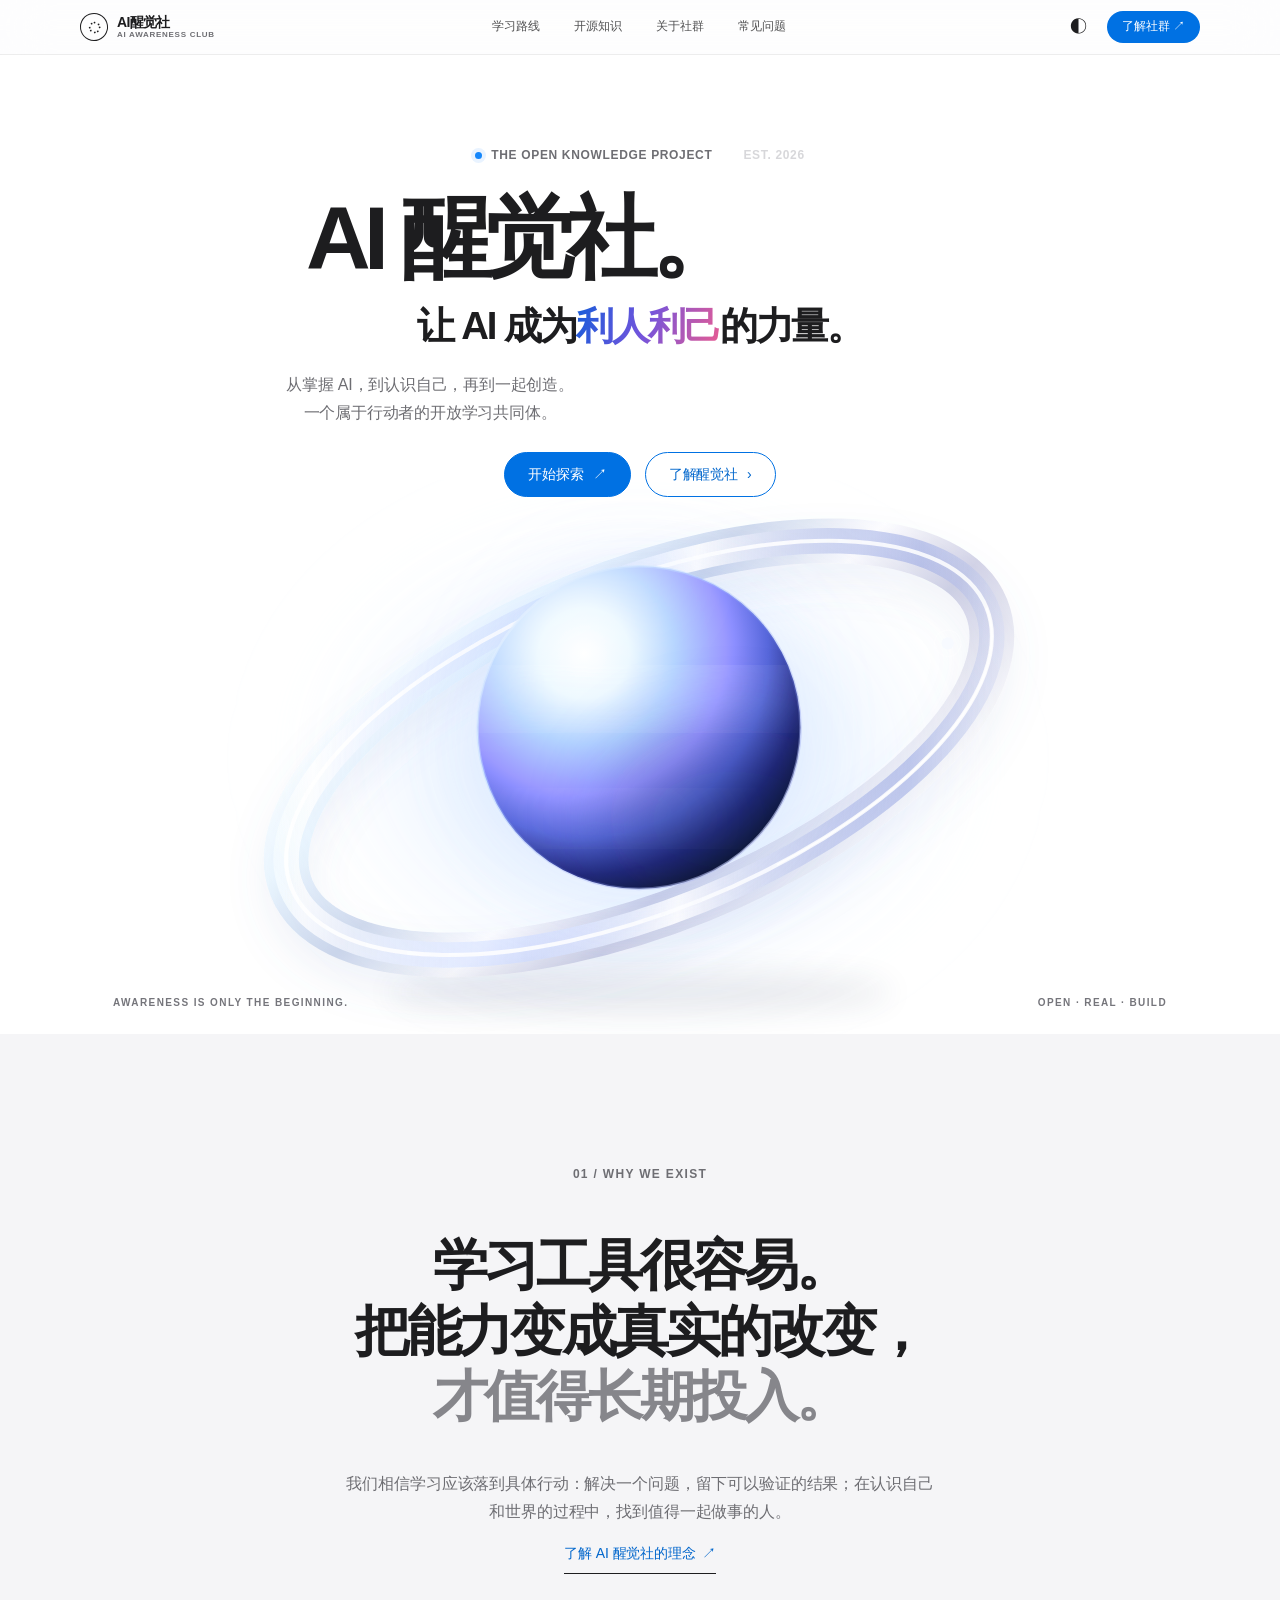
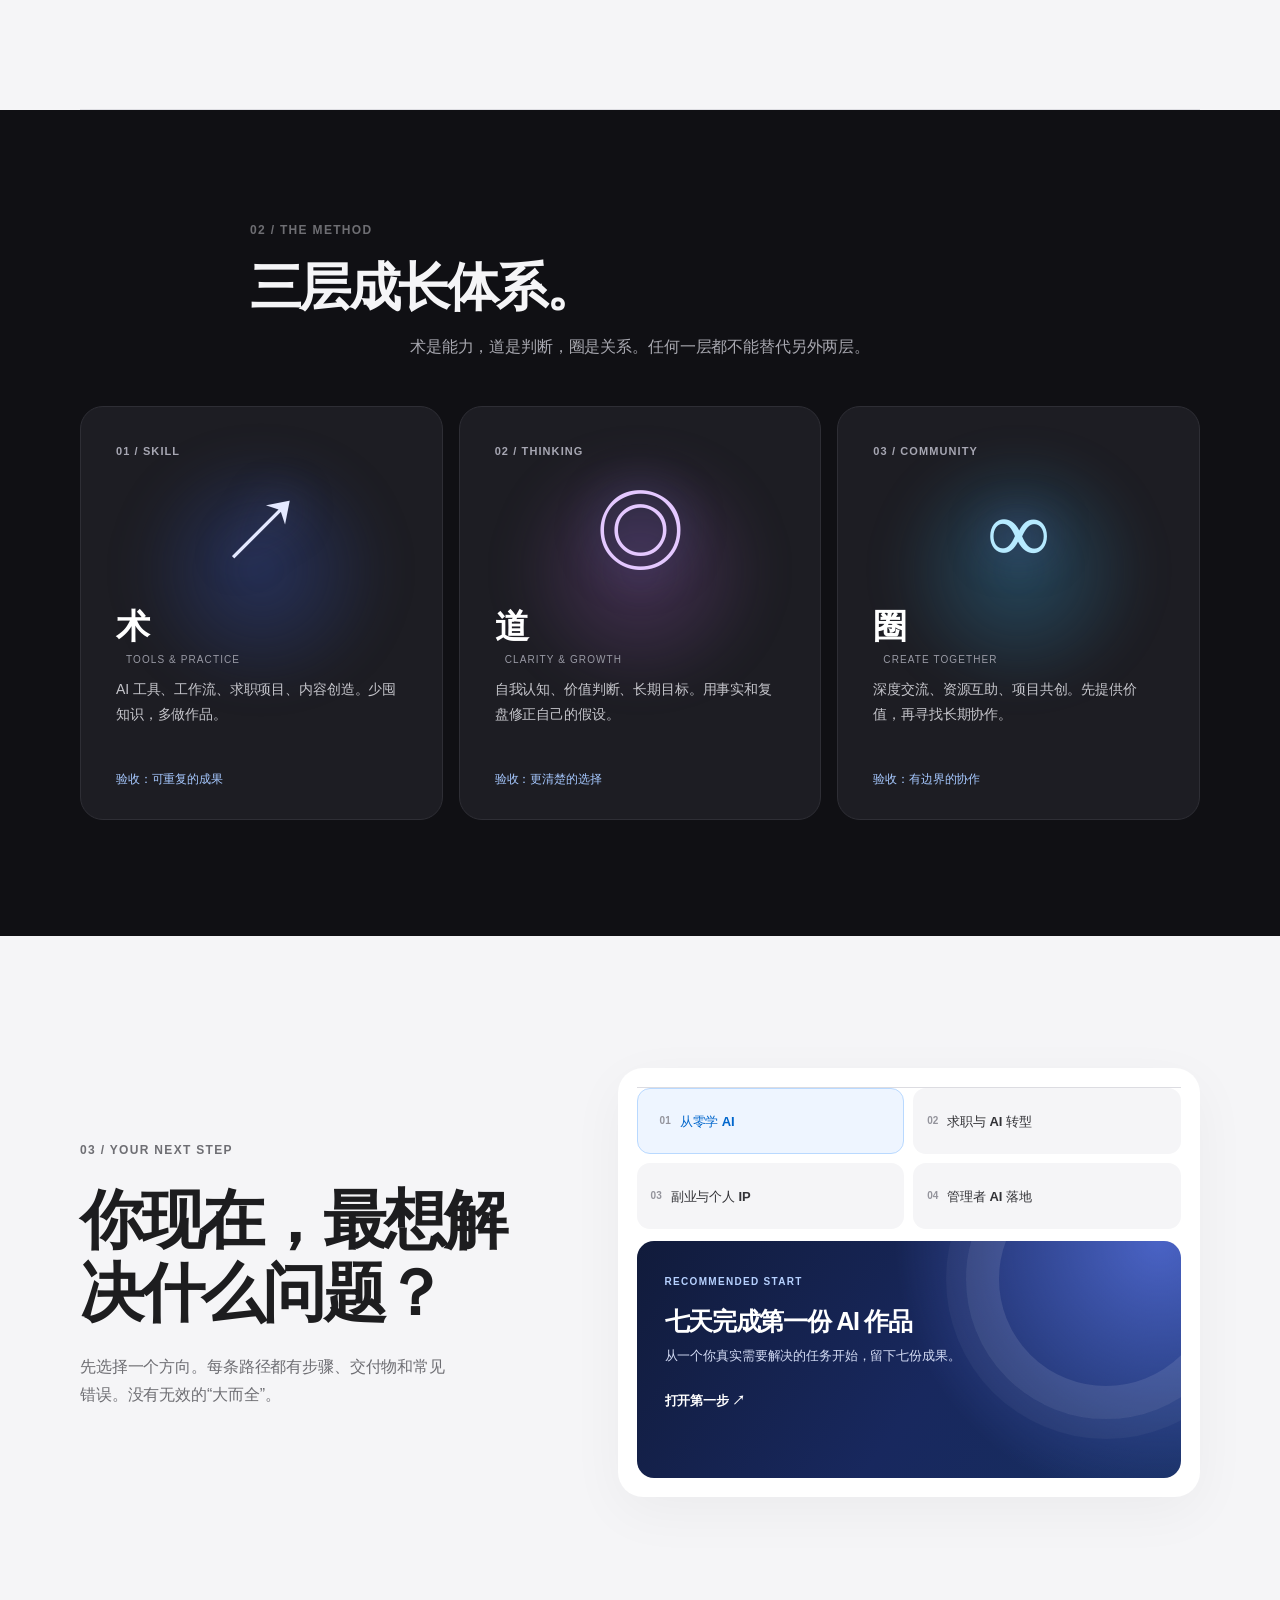
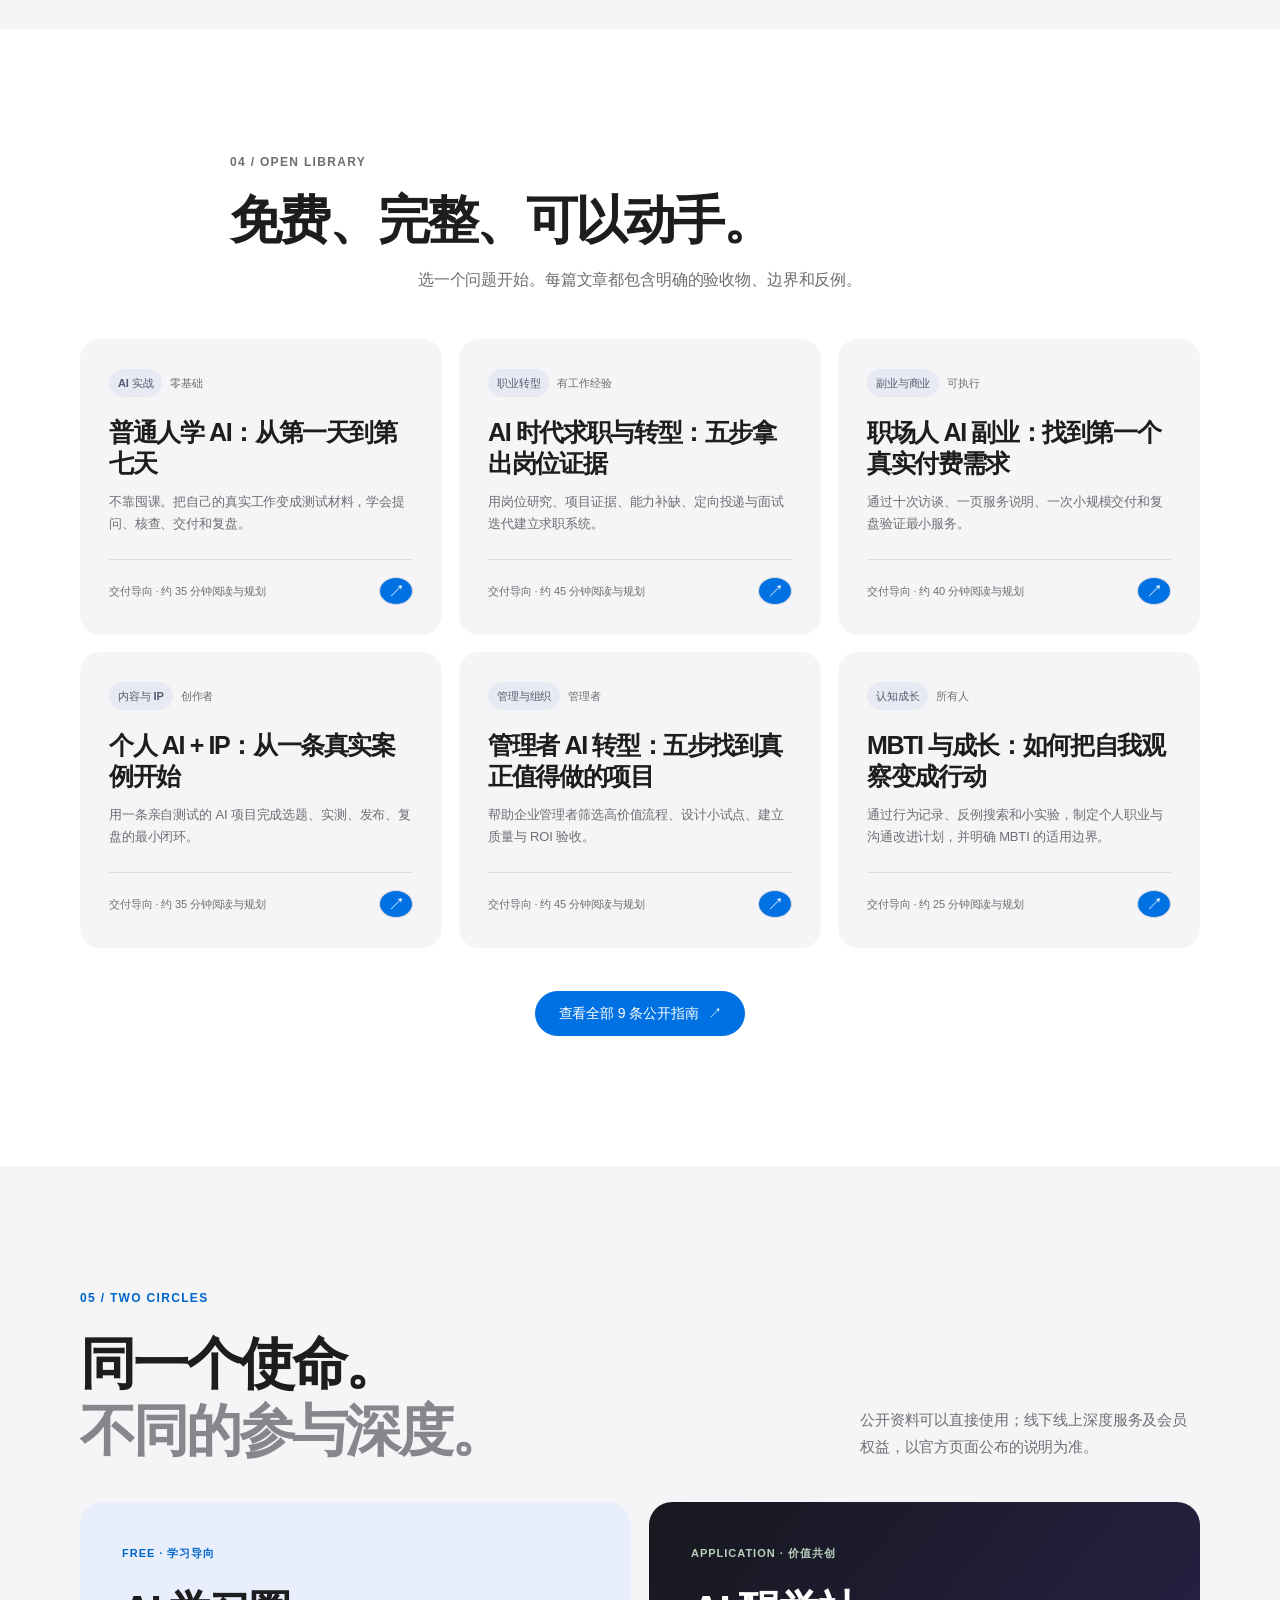
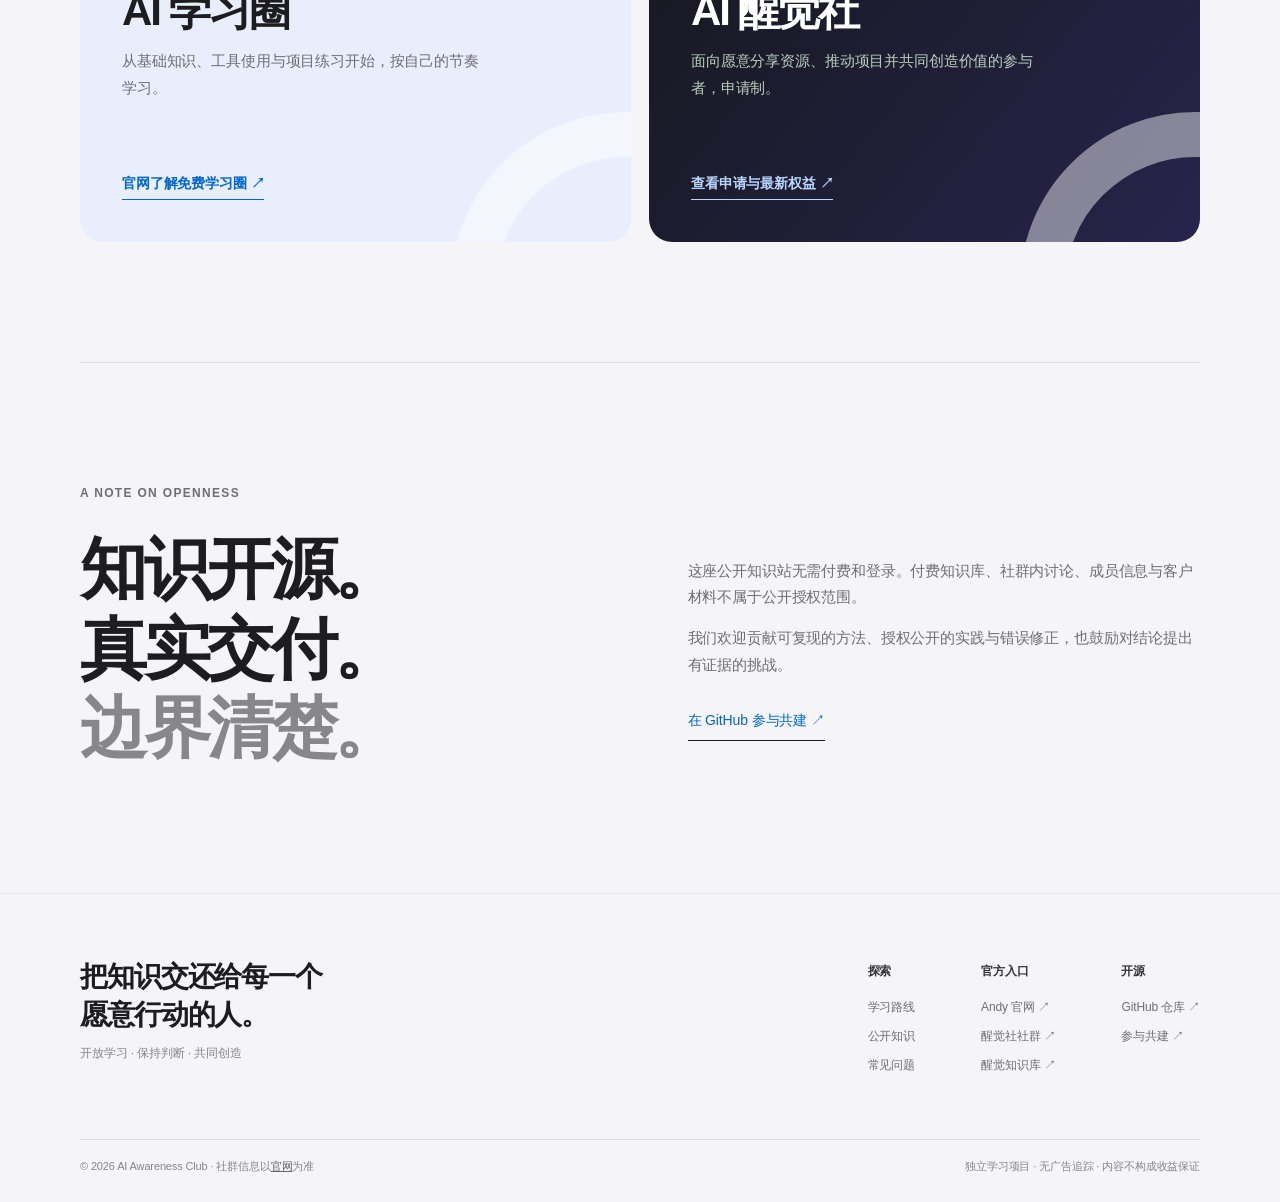
==== commit 11167de2: "design: launch premium Apple-inspired AI Awareness Club experience" ====
--- a/docs/index.html
+++ b/docs/index.html
@@ -1,7 +1,7 @@
 <!doctype html>
 <html lang="zh-CN" data-theme="light" data-site-root="./"><head>
 <meta charset="utf-8"><meta name="viewport" content="width=device-width,initial-scale=1">
-<meta name="theme-color" content="#f8f7f4"><meta name="color-scheme" content="light dark">
+<meta name="theme-color" content="#f5f5f7"><meta name="color-scheme" content="light dark">
 <title>AI醒觉社（AI Awareness Club）｜让 AI 成为利人利己的力量</title><meta name="description" content="AI醒觉社公开学习站：AI 入门、职业转型、AI 副业、个人 IP、管理者 AI、MBTI 成长。免费开源教程、路径与实际交付模板。">
 <meta name="author" content="AI醒觉社 · AI Awareness Club"><meta name="robots" content="index,follow,max-image-preview:large">
 <link rel="canonical" href="https://aipmandy.github.io/AI-Awareness-Club/"><link rel="icon" type="image/svg+xml" href="./assets/icon.svg">
@@ -11,6 +11,7 @@
 <meta property="og:locale" content="zh_CN"><meta name="twitter:card" content="summary_large_image">
 <meta name="twitter:title" content="AI醒觉社（AI Awareness Club）｜让 AI 成为利人利己的力量"><meta name="twitter:description" content="AI醒觉社公开学习站：AI 入门、职业转型、AI 副业、个人 IP、管理者 AI、MBTI 成长。免费开源教程、路径与实际交付模板。">
 <link rel="stylesheet" href="./assets/style.css">
+<link rel="stylesheet" href="./assets/apple.css">
 <script type="application/ld+json">{"@context":"https://schema.org","@type":"Organization","@id":"https://metaver.vip/#ai-awareness-club","name":"AI醒觉社","alternateName":"AI Awareness Club","url":"https://metaver.vip/community","description":"AI 酋长 Andy 相关的 AI 学习与价值共创社群，官方提供免费 AI 学习圈与申请制 AI 醒觉社。","founder":{"@type":"Person","name":"AI酋长Andy","url":"https://metaver.vip/"},"sameAs":["https://metaver.vip/","https://github.com/AIPMAndy","https://kb.metaver.vip/"]}</script>
 <script type="application/ld+json">{"@context":"https://schema.org","@type":"WebSite","name":"AI醒觉社 · AI Awareness Club","url":"https://aipmandy.github.io/AI-Awareness-Club/","inLanguage":"zh-CN","publisher":{"@id":"https://metaver.vip/#ai-awareness-club"}}</script>
 </head><body><a class="skip" href="#main">跳到主要内容</a>
@@ -18,7 +19,20 @@
 <nav class="main-nav" aria-label="主导航"><a href="./paths/index.html">学习路线</a><a href="./library/index.html">开源知识</a><a href="./about/index.html">关于社群</a><a href="./faq/index.html">常见问题</a></nav>
 <div class="header-actions"><button class="icon-button theme-toggle" type="button" aria-label="切换深浅色模式" title="切换主题"><span aria-hidden="true">◐</span></button><a class="nav-cta" href="https://metaver.vip/community" target="_blank" rel="noopener noreferrer">了解社群 <span aria-hidden="true">↗</span></a></div>
 <button class="menu-button" aria-label="打开菜单" aria-expanded="false" aria-controls="mobile-nav">☰</button></div>
-<nav class="mobile-nav" id="mobile-nav" hidden aria-label="移动导航"><a href="./paths/index.html">学习路线</a><a href="./library/index.html">开源知识</a><a href="./about/index.html">关于社群</a><a href="./faq/index.html">常见问题</a><a href="https://metaver.vip/community">了解社群 ↗</a></nav></header><main id="main"><section class="hero"><div class="hero-glow" aria-hidden="true"></div><div class="hero-orbit" aria-hidden="true"><div class="orbit orbit-one"></div><div class="orbit orbit-two"></div><div class="orbit-dot"></div><div class="orbit-center">A<span>∞</span></div></div><div class="container hero-content"><div class="hero-kicker"><span class="status-dot"></span> THE OPEN KNOWLEDGE PROJECT <span class="kicker-number">001—∞</span></div><h1>让 AI 成为<br><em>利人利己</em>的力量<span class="fullstop">。</span></h1><p class="hero-en">AWARENESS IS ONLY THE BEGINNING.</p><p class="hero-description">这里是 <strong>AI醒觉社 · AI Awareness Club</strong> 的开源学习入口。<br>从一份真实任务开始，建立 AI 能力、清晰判断与长期共创关系。</p><div class="hero-buttons"><a class="button button-light" href="./paths/index.html">选择我的学习路线 <span aria-hidden="true">↗</span></a><a class="button button-outline" href="./library/index.html">浏览公开知识 <span aria-hidden="true">↗</span></a></div><div class="hero-footnote"><span><b>OPEN</b> 免费公开</span><span><b>REAL</b> 真实问题</span><span><b>BUILD</b> 可检验成果</span></div></div><div class="hero-corner" aria-hidden="true">AWAKE<br>TOGETHER / 2026</div></section><section class="section ethos container"><div class="big-number">01 / WHY WE EXIST</div><div class="ethos-layout"><p class="section-lead">学习工具很容易。<br>把能力变成真实的改变，<br><em>才值得长期投入。</em></p><div class="ethos-right"><p>我们相信学习应该落到具体行动：解决一个问题，留下可以验证的结果；在认识自己和世界的过程中，找到值得一起做事的人。</p><a class="subtle-link" href="./about/index.html">了解 AI 醒觉社的理念 <span aria-hidden="true">↗</span></a></div></div></section><section class="section pillars"><div class="container"><div class="section-heading"><div class="eyebrow">02 / THE METHOD</div><h2>三层成长体系。</h2><p>术是能力，道是判断，圈是关系。任何一层都不能替代另外两层。</p></div><div class="pillar-grid"><article class="pillar"><span class="pillar-index">01 / SKILL</span><div class="pillar-glyph">↗</div><h3>术 <small>TOOLS & PRACTICE</small></h3><p>AI 工具、工作流、求职项目、内容创造。少囤知识，多做作品。</p><span class="pillar-result">验收：可重复的成果</span></article><article class="pillar"><span class="pillar-index">02 / THINKING</span><div class="pillar-glyph">◎</div><h3>道 <small>CLARITY & GROWTH</small></h3><p>自我认知、价值判断、长期目标。用事实和复盘修正自己的假设。</p><span class="pillar-result">验收：更清楚的选择</span></article><article class="pillar"><span class="pillar-index">03 / COMMUNITY</span><div class="pillar-glyph">∞</div><h3>圈 <small>CREATE TOGETHER</small></h3><p>深度交流、资源互助、项目共创。先提供价值，再寻找长期协作。</p><span class="pillar-result">验收：有边界的协作</span></article></div></div></section><section class="section pathway container"><div class="pathway-left"><div class="eyebrow">03 / YOUR NEXT STEP</div><h2>你现在，<br>最想解决<br>什么问题？</h2><p>先选择一个方向。每条路径都有步骤、交付物和常见错误。没有无效的“大而全”。</p></div><div class="pathway-right"><div class="path-choices" role="group" aria-label="选择学习目标"><button class="path-choice is-active" type="button" data-path="starter" aria-pressed="true"><span>01</span> 从零学 AI <span aria-hidden="true">↗</span></button><button class="path-choice" type="button" data-path="career" aria-pressed="false"><span>02</span> 求职与 AI 转型 <span aria-hidden="true">↗</span></button><button class="path-choice" type="button" data-path="business" aria-pressed="false"><span>03</span> 副业与个人 IP <span aria-hidden="true">↗</span></button><button class="path-choice" type="button" data-path="leader" aria-pressed="false"><span>04</span> 管理者 AI 落地 <span aria-hidden="true">↗</span></button></div><div class="path-result" role="status" aria-live="polite"><span>RECOMMENDED START</span><h3 id="path-title">七天完成第一份 AI 作品</h3><p id="path-description">从一个你真实需要解决的任务开始，留下七份成果。</p><a id="path-link" href="./guides/ai-first-week/index.html">打开第一步 <span aria-hidden="true">↗</span></a></div></div></section><section class="section library-feature"><div class="container"><div class="section-heading"><div class="eyebrow">04 / OPEN LIBRARY</div><h2>免费、完整、可以动手。</h2><p>选一个问题开始。每篇文章都包含明确的验收物、边界和反例。</p></div><div class="guide-grid"><a class="guide-card" href="./guides/ai-first-week/index.html" data-filter-item data-keywords="普通人学 AI：从第一天到第七天 不靠囤课。把自己的真实工作变成测试材料，学会提问、核查、交付和复盘。 刚接触 AI，不知道从哪里开始 AI 实战" data-category="AI 实战">
+<nav class="mobile-nav" id="mobile-nav" hidden aria-label="移动导航"><a href="./paths/index.html">学习路线</a><a href="./library/index.html">开源知识</a><a href="./about/index.html">关于社群</a><a href="./faq/index.html">常见问题</a><a href="https://metaver.vip/community">了解社群 ↗</a></nav></header><main id="main"><section class="hero apple-hero">
+    <div class="hero-content container">
+      <div class="hero-kicker"><span class="status-dot"></span> THE OPEN KNOWLEDGE PROJECT <span class="kicker-number">EST. 2026</span></div>
+      <h1>AI 醒觉社<span class="fullstop">。</span></h1>
+      <p class="hero-statement">让 AI 成为<span>利人利己</span>的力量。</p>
+      <p class="hero-description">从掌握 AI，到认识自己，再到一起创造。<br>一个属于行动者的开放学习共同体。</p>
+      <div class="hero-buttons">
+        <a class="button button-light" href="./paths/index.html">开始探索 <span aria-hidden="true">↗</span></a>
+        <a class="button button-outline" href="./about/index.html">了解醒觉社 <span aria-hidden="true">›</span></a>
+      </div>
+    </div>
+    <div class="hero-art" aria-hidden="true"><img src="./assets/awareness-object.svg" width="1160" height="550" alt="" fetchpriority="high"></div>
+    <div class="hero-bottom"><span>Awareness is only the beginning.</span><span>OPEN · REAL · BUILD</span></div>
+    </section><section class="section ethos container"><div class="big-number">01 / WHY WE EXIST</div><div class="ethos-layout"><p class="section-lead">学习工具很容易。<br>把能力变成真实的改变，<br><em>才值得长期投入。</em></p><div class="ethos-right"><p>我们相信学习应该落到具体行动：解决一个问题，留下可以验证的结果；在认识自己和世界的过程中，找到值得一起做事的人。</p><a class="subtle-link" href="./about/index.html">了解 AI 醒觉社的理念 <span aria-hidden="true">↗</span></a></div></div></section><section class="section pillars"><div class="container"><div class="section-heading"><div class="eyebrow">02 / THE METHOD</div><h2>三层成长体系。</h2><p>术是能力，道是判断，圈是关系。任何一层都不能替代另外两层。</p></div><div class="pillar-grid"><article class="pillar"><span class="pillar-index">01 / SKILL</span><div class="pillar-glyph">↗</div><h3>术 <small>TOOLS & PRACTICE</small></h3><p>AI 工具、工作流、求职项目、内容创造。少囤知识，多做作品。</p><span class="pillar-result">验收：可重复的成果</span></article><article class="pillar"><span class="pillar-index">02 / THINKING</span><div class="pillar-glyph">◎</div><h3>道 <small>CLARITY & GROWTH</small></h3><p>自我认知、价值判断、长期目标。用事实和复盘修正自己的假设。</p><span class="pillar-result">验收：更清楚的选择</span></article><article class="pillar"><span class="pillar-index">03 / COMMUNITY</span><div class="pillar-glyph">∞</div><h3>圈 <small>CREATE TOGETHER</small></h3><p>深度交流、资源互助、项目共创。先提供价值，再寻找长期协作。</p><span class="pillar-result">验收：有边界的协作</span></article></div></div></section><section class="section pathway container"><div class="pathway-left"><div class="eyebrow">03 / YOUR NEXT STEP</div><h2>你现在，<br>最想解决<br>什么问题？</h2><p>先选择一个方向。每条路径都有步骤、交付物和常见错误。没有无效的“大而全”。</p></div><div class="pathway-right"><div class="path-choices" role="group" aria-label="选择学习目标"><button class="path-choice is-active" type="button" data-path="starter" aria-pressed="true"><span>01</span> 从零学 AI <span aria-hidden="true">↗</span></button><button class="path-choice" type="button" data-path="career" aria-pressed="false"><span>02</span> 求职与 AI 转型 <span aria-hidden="true">↗</span></button><button class="path-choice" type="button" data-path="business" aria-pressed="false"><span>03</span> 副业与个人 IP <span aria-hidden="true">↗</span></button><button class="path-choice" type="button" data-path="leader" aria-pressed="false"><span>04</span> 管理者 AI 落地 <span aria-hidden="true">↗</span></button></div><div class="path-result" role="status" aria-live="polite"><span>RECOMMENDED START</span><h3 id="path-title">七天完成第一份 AI 作品</h3><p id="path-description">从一个你真实需要解决的任务开始，留下七份成果。</p><a id="path-link" href="./guides/ai-first-week/index.html">打开第一步 <span aria-hidden="true">↗</span></a></div></div></section><section class="section library-feature"><div class="container"><div class="section-heading"><div class="eyebrow">04 / OPEN LIBRARY</div><h2>免费、完整、可以动手。</h2><p>选一个问题开始。每篇文章都包含明确的验收物、边界和反例。</p></div><div class="guide-grid"><a class="guide-card" href="./guides/ai-first-week/index.html" data-filter-item data-keywords="普通人学 AI：从第一天到第七天 不靠囤课。把自己的真实工作变成测试材料，学会提问、核查、交付和复盘。 刚接触 AI，不知道从哪里开始 AI 实战" data-category="AI 实战">
 <span class="card-meta"><span>AI 实战</span><span>零基础</span></span><h3>普通人学 AI：从第一天到第七天</h3><p>不靠囤课。把自己的真实工作变成测试材料，学会提问、核查、交付和复盘。</p><span class="card-bottom"><span>交付导向 · 约 35 分钟阅读与规划</span><span class="circle-arrow" aria-hidden="true">↗</span></span></a><a class="guide-card" href="./guides/career-transition/index.html" data-filter-item data-keywords="AI 时代求职与转型：五步拿出岗位证据 用岗位研究、项目证据、能力补缺、定向投递与面试迭代建立求职系统。 想转 AI 产品、AI 运营、AI 解决方案或升级现有岗位 职业转型" data-category="职业转型">
 <span class="card-meta"><span>职业转型</span><span>有工作经验</span></span><h3>AI 时代求职与转型：五步拿出岗位证据</h3><p>用岗位研究、项目证据、能力补缺、定向投递与面试迭代建立求职系统。</p><span class="card-bottom"><span>交付导向 · 约 45 分钟阅读与规划</span><span class="circle-arrow" aria-hidden="true">↗</span></span></a><a class="guide-card" href="./guides/first-customer/index.html" data-filter-item data-keywords="职场人 AI 副业：找到第一个真实付费需求 通过十次访谈、一页服务说明、一次小规模交付和复盘验证最小服务。 想把职业经验转成 AI 相关咨询、工具或服务 副业与商业" data-category="副业与商业">
 <span class="card-meta"><span>副业与商业</span><span>可执行</span></span><h3>职场人 AI 副业：找到第一个真实付费需求</h3><p>通过十次访谈、一页服务说明、一次小规模交付和复盘验证最小服务。</p><span class="card-bottom"><span>交付导向 · 约 40 分钟阅读与规划</span><span class="circle-arrow" aria-hidden="true">↗</span></span></a><a class="guide-card" href="./guides/personal-ip/index.html" data-filter-item data-keywords="个人 AI + IP：从一条真实案例开始 用一条亲自测试的 AI 项目完成选题、实测、发布、复盘的最小闭环。 想做 AI 自媒体，建立个人品牌并获得咨询线索 内容与 IP" data-category="内容与 IP">
--- a/docs/assets/apple.css
+++ b/docs/assets/apple.css
@@ -0,0 +1,382 @@
+/* AI Awareness Club — original, Apple-inspired visual language.
+   Layout borrows universal principles (clarity, whitespace, hierarchy),
+   but no Apple trademark, proprietary font, source code or imagery. */
+:root {
+  --page:#f5f5f7; --surface:#ffffff; --surface2:#f5f5f7;
+  --ink:#1d1d1f; --muted:#6e6e73; --stroke:#dcdce1;
+  --accent:#0071e3; --accent-dark:#0066cc;
+  --hero:#ffffff; --hero2:#f5f5f7; --white:#fff;
+  --display:-apple-system,BlinkMacSystemFont,"Inter","Helvetica Neue","PingFang SC","Noto Sans CJK SC","Microsoft YaHei",sans-serif;
+  --body:-apple-system,BlinkMacSystemFont,"Inter","Helvetica Neue","PingFang SC","Noto Sans CJK SC","Microsoft YaHei",sans-serif;
+  --ease:cubic-bezier(.2,.75,.25,1);
+}
+html[data-theme="dark"] {
+  --page:#111113; --surface:#1c1c1e; --surface2:#252528;
+  --ink:#f5f5f7; --muted:#a1a1a7; --stroke:#343439;
+  --accent:#2997ff; --accent-dark:#67b0ff;
+}
+html {scroll-padding-top:82px;scroll-behavior:smooth}
+body {font-family:var(--body);font-size:15px;line-height:1.65;letter-spacing:-.009em}
+::selection{background:#cee6ff;color:#14263a}
+:where(a,button,input,select,summary):focus-visible{outline:3px solid #0071e3;outline-offset:4px}
+.container{width:min(1120px,calc(100% - 64px));margin-inline:auto}
+h1,h2,h3{font-family:var(--display);letter-spacing:-.052em;font-weight:700}
+p{line-height:1.75}
+em{font-style:normal;color:var(--accent-dark)}
+.eyebrow,.big-number{font-size:12px;font-weight:650;letter-spacing:.11em;color:var(--muted)}
+.section{padding-block:112px}
+/* Universal compact translucent navigation */
+.site-header{position:sticky;top:0;z-index:100;background:rgba(255,255,255,.81);border-bottom:1px solid rgba(0,0,0,.065);backdrop-filter:saturate(180%) blur(24px);-webkit-backdrop-filter:saturate(180%) blur(24px)}
+html[data-theme="dark"] .site-header{background:rgba(20,20,23,.84);border-color:rgba(255,255,255,.1)}
+.header-inner{height:54px;max-width:1120px;width:calc(100% - 64px);gap:28px}
+.logo{font-size:14px;letter-spacing:-.047em;font-weight:720;gap:9px}
+.logo small{font-size:8px;letter-spacing:.09em;margin-top:1px;font-weight:560;color:var(--muted)}
+.logo-mark{width:28px;height:28px;font-size:25px;border:1.5px solid var(--ink);font-weight:300}
+.main-nav{gap:34px}
+.main-nav a{font-size:12px;font-weight:450;letter-spacing:0;color:var(--ink);opacity:.77}
+.main-nav a:hover,.footer-links a:hover{opacity:1;color:var(--accent-dark)}
+.header-actions{gap:14px}
+.icon-button{width:29px;height:29px;border:0;background:transparent;color:var(--ink);font-size:17px}
+.nav-cta{font-size:12px;font-weight:560;letter-spacing:0;border-radius:100px;padding:6px 15px;background:#0071e3;color:white;transition:background .2s}
+.nav-cta:hover{background:#0077ed;color:#fff}
+.mobile-nav{border-bottom:1px solid var(--stroke)}
+/* Apple-inspired landing-page launch stage */
+.apple-hero,.hero{background:#fff;color:#1d1d1f;min-height:0;overflow:hidden;isolation:isolate}
+.apple-hero::after,.apple-hero .hero-glow,.apple-hero .hero-orbit{display:none}
+.apple-hero .hero-content{padding-top:91px;padding-bottom:0;text-align:center;max-width:1120px}
+.apple-hero .hero-kicker{justify-content:center;gap:9px;margin-bottom:22px;color:#6e6e73;font-weight:550;font-size:12px;letter-spacing:.055em}
+.apple-hero .status-dot{width:7px;height:7px;background:#1687fb;box-shadow:0 0 0 4px #e9f3ff;border-radius:50%}
+.apple-hero .kicker-number{color:#9d9da4}
+.apple-hero h1{font-size:clamp(62px,7vw,104px);line-height:1.12;letter-spacing:-.074em;margin:0 0 12px;color:#1d1d1f;font-weight:730}
+.apple-hero .fullstop{color:#1d1d1f}
+.apple-hero .hero-statement{font-weight:690;font-size:clamp(27px,3vw,42px);letter-spacing:-.054em;line-height:1.36;color:#1d1d1f;margin:0}
+.apple-hero .hero-statement span{background:linear-gradient(110deg,#175cd9,#7354dc 48%,#e05b97 96%);-webkit-background-clip:text;background-clip:text;color:transparent}
+.apple-hero .hero-description{margin:19px 0 0;font-size:16px;line-height:1.7;color:#6e6e73;letter-spacing:-.012em}
+.apple-hero .hero-buttons{justify-content:center;align-items:center;flex-direction:row;gap:14px;margin-top:26px}
+.button{display:inline-flex;align-items:center;justify-content:center;gap:9px;border-radius:999px;font-weight:530;font-size:14px;padding:12px 23px;min-height:42px;border:1px solid transparent;text-decoration:none;transition:background .22s var(--ease),transform .22s var(--ease),border-color .2s}
+.button:hover{transform:translateY(-1px)}
+.apple-hero .button-light,.button-dark{background:#0071e3!important;color:white!important;border-color:#0071e3!important}
+.apple-hero .button-light:hover,.button-dark:hover{background:#0077ed!important}
+.apple-hero .button-outline{border-color:#0071e3;color:#0066cc;background:transparent}
+.apple-hero .button-outline:hover{background:#eef6ff}
+.button-ghost{border-color:var(--stroke);color:var(--ink);background:transparent}
+.apple-hero .hero-art{width:min(1180px,100%);height:auto;aspect-ratio:1160/550;margin:-18px auto -60px;position:relative;pointer-events:none}
+.apple-hero .hero-art img{display:block;width:100%;height:100%;object-fit:contain;filter:saturate(1.12)}
+.apple-hero .hero-bottom{padding:16px 38px 23px;max-width:1130px;margin:0 auto;display:flex;justify-content:space-between;color:#898992;text-transform:uppercase;letter-spacing:.14em;font-size:10px;font-weight:550}
+/* Statement section */
+.ethos{padding-block:131px 135px;text-align:center;max-width:1120px}
+.ethos>.big-number{display:block;margin-bottom:22px}
+.ethos-layout{display:flex;align-items:center;flex-direction:column;gap:22px}
+.ethos .section-lead{font-size:clamp(35px,4.3vw,59px);line-height:1.19;letter-spacing:-.057em;color:var(--ink);font-weight:700;max-width:920px;margin:0}
+.ethos .section-lead em{color:#86868b}
+.ethos .ethos-right{max-width:590px;margin:0;text-align:center}
+.ethos .ethos-right p{font-size:16px;color:var(--muted);line-height:1.75;margin:0 0 15px}
+.subtle-link{display:inline-flex;align-items:center;text-decoration:none;color:var(--accent-dark);font-size:14px;font-weight:530;gap:6px}
+.subtle-link:hover{text-decoration:underline}
+/* Three chapters, product-showcase style */
+.pillars{padding-block:111px 116px;background:#101014;color:#fff}
+.pillars .section-heading{text-align:center;max-width:780px;margin:0 auto 45px}
+.section-heading{text-align:center;max-width:820px;margin:0 auto 45px}
+.section-heading .eyebrow{color:var(--muted);margin-bottom:17px}
+.section-heading h2{font-size:clamp(40px,4.1vw,62px);line-height:1.16;margin:0 0 15px}
+.section-heading p{max-width:650px;margin:0 auto;color:var(--muted);font-size:16px}
+.pillars .section-heading h2{color:#f5f5f7}
+.pillars .section-heading p{color:#a8a8b0}
+.pillar-grid{display:grid;grid-template-columns:repeat(3,minmax(0,1fr));gap:16px}
+.pillar{position:relative;min-height:414px;padding:35px 35px 30px;border-radius:23px;background:#1d1d23;border:1px solid #2e2e35;overflow:hidden;color:#fff;box-shadow:none}
+.pillar::before{content:'';position:absolute;width:280px;height:230px;border-radius:50%;top:48px;left:calc(50% - 140px);background:radial-gradient(circle,#31499b73,transparent 72%);filter:blur(18px)}
+.pillar:nth-child(2)::before{background:radial-gradient(circle,#8a53a65a,transparent 72%)}
+.pillar:nth-child(3)::before{background:radial-gradient(circle,#338fbe5e,transparent 72%)}
+.pillar-index{position:relative;z-index:1;font-size:11px;font-weight:570;letter-spacing:.1em;color:#a7a7b3}
+.pillar-glyph{position:relative;z-index:1;margin:27px 0 30px;font-size:89px;font-weight:200;line-height:1;text-align:center;color:#e4e9ff;text-shadow:0 0 42px #7085ef88}
+.pillar:nth-child(2) .pillar-glyph{color:#e4c8ff}
+.pillar:nth-child(3) .pillar-glyph{color:#b6eaff}
+.pillar h3{position:relative;z-index:1;font-size:34px;letter-spacing:-.04em;margin:0 0 12px;color:#fff}
+.pillar h3 small{display:block;margin-top:8px;font-size:10px;letter-spacing:.11em;font-weight:540;color:#999aa5}
+.pillar p{position:relative;z-index:1;font-size:14px;color:#c5c5cb;line-height:1.75;margin-bottom:17px}
+.pillar-result{position:relative;z-index:1;font-size:12px;color:#a6c8ff;font-weight:580}
+/* Smart route chooser */
+.pathway{padding-block:132px;display:grid;grid-template-columns:.88fr 1.12fr;gap:80px;align-items:center;max-width:1120px}
+.pathway-left{position:static}
+.pathway-left .eyebrow{margin-bottom:24px}
+.pathway-left h2{font-size:clamp(46px,5.0vw,67px);line-height:1.13;margin:0 0 24px}
+.pathway-left h2 br{display:none}
+.pathway-left p{font-size:16px;color:var(--muted);max-width:380px}
+.pathway-right{background:#fff;border-radius:25px;padding:19px;box-shadow:0 15px 55px rgba(0,0,0,.045)}
+.path-choices{display:grid;grid-template-columns:repeat(2,minmax(0,1fr));gap:9px}
+.path-choice{display:flex;align-items:center;gap:9px;text-align:left;font-size:13px;font-weight:550;letter-spacing:-.01em;min-height:66px;border:1px solid transparent;border-radius:13px;padding:15px 13px;background:#f5f5f7;color:#323236;transition:background .2s,border-color .2s}
+.path-choice span:first-child{font-size:10px;color:#94949c}
+.path-choice span:last-child{display:none}
+.path-choice:hover{background:#e9effc}
+.path-choice.is-active{background:#eef5ff;color:#0066cc;border-color:#b9d9ff}
+.path-result{position:relative;overflow:hidden;min-height:237px;border-radius:17px;margin-top:12px;padding:27px 28px;background:radial-gradient(circle at 96% 0%,#4a63c5 0,transparent 46%),linear-gradient(125deg,#111b3b,#18285e 55%,#172e60);color:#fff}
+.path-result::after{content:'';position:absolute;right:-65px;top:-102px;width:280px;height:280px;border-radius:50%;border:33px solid rgba(255,255,255,.10);box-shadow:0 0 0 20px rgba(255,255,255,.04);pointer-events:none}
+.path-result>span{position:relative;z-index:1;color:#b6d1ff;font-size:10px;letter-spacing:.13em}
+.path-result h3{position:relative;z-index:1;color:#fff;font-size:25px;margin:14px 0 9px}
+.path-result p{position:relative;z-index:1;color:#d3dbf4;max-width:400px;font-size:13px;line-height:1.7}
+.path-result a{position:relative;z-index:1;color:#fff;font-weight:610;text-decoration:none;font-size:13px}
+.path-result a:hover{text-decoration:underline}
+/* Open guide store: airy tiles, no harsh borders */
+.library-feature{background:#fff;padding:124px 0 130px}
+.library-feature .guide-grid,.library-grid{display:grid;grid-template-columns:repeat(3,minmax(0,1fr));gap:17px}
+.guide-card{position:relative;display:flex;flex-direction:column;align-items:flex-start;text-decoration:none;min-height:295px;padding:29px 28px;border-radius:20px;background:#f5f5f7;border:1px solid transparent;box-shadow:none;color:#1d1d1f;overflow:hidden;transition:transform .28s var(--ease),box-shadow .28s var(--ease),background .28s var(--ease)}
+.guide-card:hover{transform:translateY(-4px);background:#f0f1f7;box-shadow:0 12px 34px rgba(0,0,0,.06)}
+.guide-card:focus-visible{outline-offset:2px}
+.card-meta{display:flex;gap:8px;align-items:center;color:#73737d;font-size:11px;font-weight:550;margin:0 0 20px}
+.card-meta span:first-child{background:#e7eaf3;color:#555b72;padding:5px 9px;border-radius:40px}
+.guide-card h3{font-size:25px;letter-spacing:-.055em;line-height:1.25;color:#1d1d1f;margin:0 0 11px}
+.guide-card p{font-size:13px;line-height:1.7;color:#6e6e73;margin:0 0 24px}
+.card-bottom{display:flex;justify-content:space-between;align-items:center;gap:10px;margin-top:auto;width:100%;font-size:11px;color:#77777d}
+.circle-arrow{display:grid;place-items:center;width:28px;height:28px;border-radius:50%;background:#0071e3;color:#fff;font-size:17px;flex-shrink:0}
+.center-action{text-align:center;margin-top:43px}
+/* Membership and manifesto */
+.community-panel{max-width:1120px;padding:123px 0 120px}
+.community-heading{display:flex;justify-content:space-between;gap:70px;align-items:end;margin-bottom:38px}
+.community-heading h2{font-size:clamp(40px,4.4vw,63px);line-height:1.18;margin:0}
+.community-heading h2 em{color:#86868b}
+.community-heading p{max-width:340px;color:var(--muted);font-size:15px;margin:0 0 4px}
+.community-grid{display:grid;grid-template-columns:1fr 1fr;gap:18px}
+.community-card{min-height:340px;border:0;border-radius:23px;padding:42px;display:flex;flex-direction:column;align-items:flex-start;background:#e8eefb;color:#1d1d1f;position:relative;overflow:hidden}
+.community-card::after{content:'';position:absolute;width:350px;height:350px;border:45px solid rgba(255,255,255,.45);right:-170px;bottom:-220px;border-radius:50%;pointer-events:none}
+.community-card.dark{background:linear-gradient(130deg,#17181f,#2b2552 115%);color:#fff}
+.community-tag{font-size:11px;font-weight:700;letter-spacing:.09em;position:relative;z-index:1}
+.community-card h3{position:relative;z-index:1;margin:25px 0 12px;font-size:42px;color:inherit}
+.community-card p{position:relative;z-index:1;font-size:15px;line-height:1.8;max-width:360px;margin:0}
+.community-card a{position:relative;z-index:1;margin-top:auto;padding-top:20px;text-decoration:none;color:#0066cc;font-size:14px;font-weight:600}
+.community-card.dark a{color:#b7d7ff}
+.open-note{border-top:1px solid var(--stroke);padding-block:117px 124px}
+.note-row{display:grid;grid-template-columns:1fr 1fr;gap:95px;align-items:center}
+.note-row h2{font-size:clamp(48px,5.2vw,72px);line-height:1.2;margin:0}
+.note-row h2 em{color:#86868b}
+.note-row>div p{font-size:15px;color:var(--muted)}
+/* Shared secondary pages */
+.page-hero{padding-top:104px;padding-bottom:68px;text-align:center}
+.page-hero h1{font-size:clamp(49px,6.8vw,83px);line-height:1.16;letter-spacing:-.067em;margin:20px auto;max-width:1050px}
+.page-hero h1 em{color:#86868b}
+.page-hero p{margin:0 auto;max-width:670px;font-size:17px;color:var(--muted)}
+.paths-grid{display:grid;grid-template-columns:repeat(2,minmax(0,1fr));gap:18px;padding-bottom:76px}
+.route-card{position:relative;min-height:282px;border:1px solid transparent;border-radius:22px;padding:37px;background:var(--surface);text-decoration:none;color:var(--ink);box-shadow:none;transition:transform .25s var(--ease)}
+.route-card:hover{transform:translateY(-4px)}
+.route-num{font-size:11px;letter-spacing:.11em;color:var(--muted);font-weight:570}
+.route-card h2{font-size:32px;margin:22px 0 13px}
+.route-card p{font-size:14px;color:var(--muted);max-width:380px}
+.route-destination{position:absolute;bottom:32px;left:37px;right:37px;color:var(--accent-dark);font-weight:550;font-size:12px;display:flex;justify-content:space-between}
+.paths-note{margin-bottom:105px;padding:55px;background:#e8eefb;border-radius:20px;text-align:center;color:#1d1d1f}
+.paths-note h2{font-size:36px}
+.paths-note p{font-size:14px;max-width:600px;margin:auto;color:#666}
+.library-page{padding-bottom:110px}
+.filter-bar{display:flex;align-items:center;gap:14px;margin-bottom:28px}
+.search-wrap{display:flex;align-items:center;background:var(--surface);border-radius:14px;padding:0 18px;min-height:51px;flex:1;gap:12px;border:1px solid var(--stroke);font-size:21px;color:var(--muted)}
+.search-wrap input{border:0;min-width:0;width:100%;outline:0;background:transparent;font-size:14px;color:var(--ink)}
+.filter-bar select{appearance:auto;border-radius:13px;border:1px solid var(--stroke);padding:13px 16px;background:var(--surface);color:var(--ink);font-size:13px}
+#result-count{font-size:12px;color:var(--muted)}
+.no-results{text-align:center;padding:45px}
+.about-layout{display:grid;grid-template-columns:1.6fr 1fr;gap:95px;padding-bottom:110px}
+.about-main h2{font-size:34px;margin:34px 0 12px}
+.about-main p{font-size:16px;color:var(--muted)}
+.about-main a{color:var(--accent-dark)}
+.about-aside{padding:35px;border:1px solid var(--stroke);background:var(--surface);border-radius:22px;align-self:start}
+.about-aside>span{font-size:12px;color:var(--muted)}
+.about-aside a{display:flex;flex-direction:column;font-size:14px;text-decoration:none;padding:20px 0;border-bottom:1px solid var(--stroke)}
+.about-aside small{font-size:11px;color:var(--muted)}
+.aside-note{font-size:11px;color:var(--muted);margin-top:20px}
+.faq-list{max-width:860px;padding-bottom:100px}
+.faq-item{background:transparent;border-bottom:1px solid var(--stroke)}
+.faq-item summary{font-weight:610;font-size:17px;min-height:72px;padding:20px 5px;display:flex;align-items:center;cursor:pointer}
+.faq-num{color:var(--muted);font-size:12px;margin-right:20px}
+.faq-plus{margin-left:auto;font-size:22px;color:var(--muted)}
+.faq-item>p{color:var(--muted);padding-bottom:25px;font-size:15px}
+.faq-cta{text-align:center;margin-top:65px;padding:50px;background:var(--surface);border-radius:20px}
+.faq-cta h2{font-size:30px}
+.faq-cta p{color:var(--muted)}
+/* Article playbooks */
+.guide-page{background:var(--page)}
+.guide-hero{padding-top:70px;padding-bottom:78px;text-align:center;max-width:1050px}
+.back-link{font-size:13px;color:var(--accent-dark);text-decoration:none}
+.guide-kicker{margin-top:58px;color:var(--muted);font-size:11px;letter-spacing:.09em}
+.guide-hero h1{margin:24px auto 17px;max-width:930px;font-size:clamp(42px,5.2vw,69px);line-height:1.19}
+.guide-subtitle{font-size:22px;font-weight:570;line-height:1.4}
+.guide-intro{font-size:15px;color:var(--muted);max-width:720px;margin:15px auto}
+.guide-outcome{background:var(--surface);padding:27px 32px;border-radius:20px;max-width:740px;margin:34px auto 0;text-align:left;border:1px solid var(--stroke)}
+.guide-outcome>span{font-size:11px;letter-spacing:.1em;color:var(--muted)}
+.guide-outcome p{font-size:17px;font-weight:580;margin:10px 0 0}
+.guide-body{display:grid;grid-template-columns:minmax(0,1fr) 230px;gap:80px;align-items:start}
+.steps-header h2{font-size:33px}
+.progress-track{background:var(--stroke);border-radius:12px;overflow:hidden}
+#progress-bar{display:block;background:#0071e3;height:100%;border-radius:12px}
+.step-card{display:grid;grid-template-columns:54px 1fr;gap:15px;padding:38px 0;border-bottom:1px solid var(--stroke)}
+.step-index{font-size:14px;color:var(--muted)}
+.step-content h3{font-size:25px;margin-bottom:11px}
+.step-content p{font-size:15px;color:var(--muted);line-height:1.8}
+.step-output{padding:15px 18px;border-radius:13px;background:var(--surface);font-size:13px}
+.step-output strong{color:var(--accent-dark);margin-right:10px}
+.step-check{margin-top:16px;font-size:13px;color:var(--muted);display:flex;gap:9px;align-items:center;cursor:pointer}
+.step-check input{accent-color:#0071e3;width:18px;height:18px}
+.step-card.is-complete .step-content h3{color:var(--muted)}
+.progress-actions{display:flex;gap:14px;margin:25px 0 15px}
+.privacy-caption{font-size:11px;color:var(--muted)}
+.guide-cautions,.guide-faq{margin-top:70px}
+.guide-cautions h2,.guide-faq h2{font-size:32px}
+.guide-cautions li{padding:5px 0;font-size:14px;color:var(--muted)}
+.guide-sidebar .sticky-side{position:sticky;top:95px;background:var(--surface);padding:26px;border-radius:18px;border:1px solid var(--stroke)}
+.guide-sidebar a{font-size:13px;text-decoration:none;color:var(--accent-dark)}
+.guide-sidebar p{font-size:12px;color:var(--muted)}
+.related-section{padding:120px 0}
+.related-section h2{font-size:39px;margin-top:8px}
+.related-section .guide-grid{display:grid;grid-template-columns:repeat(2,minmax(0,1fr));gap:18px}
+/* Quiet, practical footer */
+.footer{background:#f5f5f7;color:#48484d;padding:64px 0 27px;border-top:1px solid #e8e8ec}
+.footer-top{max-width:1120px;width:calc(100% - 64px);margin:auto;display:flex;justify-content:space-between;gap:70px;padding:0 0 63px}
+.footer-symbol{display:none}
+.footer h2{font-size:28px;line-height:1.35;margin-bottom:9px;color:#1d1d1f;letter-spacing:-.04em}
+.footer-top>div>p{font-size:12px;color:#86868b}
+.footer-links{display:flex;gap:66px}
+.footer-links>div{display:flex;flex-direction:column;gap:9px}
+.footer-links b{font-size:12px;color:#343437;margin-bottom:7px}
+.footer-links a{font-size:12px;color:#6e6e73;text-decoration:none}
+.footer-bottom{max-width:1120px;width:calc(100% - 64px);margin:auto;padding:17px 0 0;border-top:1px solid #dcdce1;display:flex;justify-content:space-between;gap:20px;color:#86868b;font-size:11px}
+.footer-bottom a{color:#666}
+/* Dark mode tokens also provide usable document pages; product hero stays intentionally light. */
+html[data-theme="dark"] .guide-card,html[data-theme="dark"] .route-card{background:#252528;color:#fff}
+html[data-theme="dark"] .guide-card h3{color:#f5f5f7}
+html[data-theme="dark"] .guide-card p{color:#a1a1a7}
+html[data-theme="dark"] .pathway-right{background:#252528}
+html[data-theme="dark"] .path-choice{background:#35353b;color:#f5f5f7}
+html[data-theme="dark"] .path-choice.is-active{background:#243b61;color:#99caff}
+html[data-theme="dark"] .library-feature{background:#18181b}
+html[data-theme="dark"] .footer{background:#18181b;color:#bbb;border-color:#343439}
+html[data-theme="dark"] .footer h2,html[data-theme="dark"] .footer-links b{color:#f5f5f7}
+html[data-theme="dark"] .footer-bottom{border-color:#343439}
+/* Responsive */
+@media(max-width:1100px){
+  .header-inner,.container{width:calc(100% - 56px)}
+  .main-nav{gap:20px}
+  .pathway{gap:35px}
+  .pillar{padding:30px 23px}
+  .pillar h3{font-size:30px}
+  .footer-links{gap:36px}
+}
+@media(max-width:790px){
+  .header-inner{height:52px;gap:10px}
+  .main-nav{display:none}
+  .header-actions .icon-button{display:none}
+  .header-actions .nav-cta{display:inline-flex;font-size:11px}
+  .menu-button{display:block;font-size:20px;padding:7px}
+  .mobile-nav:not([hidden]){display:flex;flex-direction:column;padding:14px 24px 22px;background:var(--surface);box-shadow:0 20px 30px rgba(0,0,0,.05)}
+  .mobile-nav a{font-size:14px;font-weight:500;padding:12px 5px}
+  .section{padding-block:79px}
+  .apple-hero .hero-content{padding-top:72px}
+  .apple-hero h1{font-size:clamp(53px,9vw,84px)}
+  .apple-hero .hero-art{margin:-10px auto -20px}
+  .ethos{padding-block:95px}
+  .pillar-grid{grid-template-columns:1fr;gap:12px}
+  .pillar{min-height:330px}
+  .pillar-glyph{margin:16px 0 21px}
+  .pathway{grid-template-columns:1fr;gap:25px}
+  .pathway-left h2 br{display:none}
+  .pathway-left h2{font-size:49px}
+  .pathway-left p{max-width:100%}
+  .library-feature .guide-grid,.library-grid{grid-template-columns:repeat(2,minmax(0,1fr))}
+  .community-heading{display:block}
+  .community-heading p{margin-top:17px}
+  .note-row{gap:30px}
+  .about-layout{gap:40px}
+  .guide-body{grid-template-columns:minmax(0,1fr)}
+  .guide-sidebar{display:none}
+}
+@media(max-width:560px){
+  .container,.header-inner,.footer-top,.footer-bottom{width:calc(100% - 36px)}
+  .header-inner{height:52px}
+  .logo{font-size:13px}
+  .logo-mark{width:27px;height:27px}
+  .logo small{font-size:7px}
+  .apple-hero .hero-content{padding:65px 0 0}
+  .apple-hero .hero-kicker{font-size:10px;gap:8px}
+  .apple-hero .kicker-number{display:none}
+  .apple-hero h1{font-size:clamp(48px,12vw,68px);line-height:1.14;letter-spacing:-.075em}
+  .apple-hero .hero-statement{font-size:clamp(23px,6.1vw,30px);line-height:1.4;max-width:370px;margin:auto}
+  .apple-hero .hero-description{font-size:14px;max-width:310px;margin:15px auto 0}
+  .apple-hero .hero-description br{display:none}
+  .apple-hero .hero-buttons{display:flex;flex-direction:row;justify-content:center;gap:11px;margin-top:22px}
+  .apple-hero .hero-buttons .button{width:auto;min-height:40px;padding:10px 15px;font-size:12px}
+  .apple-hero .hero-art{width:150%;max-width:none;margin:-3px 0 -20px -25%;aspect-ratio:1160/550}
+  .apple-hero .hero-bottom{padding:9px 22px 22px;gap:10px;font-size:9px;letter-spacing:.06em;align-items:center}
+  .apple-hero .hero-bottom span:last-child{display:none}
+  .ethos{padding-block:85px}
+  .ethos .section-lead{font-size:34px;line-height:1.32}
+  .ethos .section-lead br{display:none}
+  .ethos .ethos-right p{font-size:14px}
+  .section-heading h2{font-size:39px}
+  .section-heading p{font-size:14px}
+  .pillars{padding-block:83px}
+  .pillar{min-height:305px;border-radius:20px;padding:28px}
+  .pillar-glyph{font-size:72px;margin:17px 0 18px}
+  .pillar h3{font-size:30px}
+  .pillar p{font-size:13px}
+  .pathway{padding-block:89px}
+  .pathway-left h2{font-size:44px;margin-bottom:14px}
+  .pathway-left p{font-size:14px}
+  .pathway-right{padding:12px;border-radius:20px}
+  .path-choices{gap:7px}
+  .path-choice{font-size:12px;min-height:71px;align-items:flex-start;flex-direction:column;justify-content:center;padding:12px 10px;gap:2px}
+  .path-result{min-height:241px;padding:24px}
+  .path-result h3{font-size:23px}
+  .library-feature{padding-block:90px}
+  .library-feature .guide-grid,.library-grid{grid-template-columns:1fr;gap:13px}
+  .guide-card{min-height:250px;padding:26px;border-radius:20px}
+  .guide-card h3{font-size:25px}
+  .center-action{margin-top:31px}
+  .community-panel{padding-block:88px}
+  .community-heading h2{font-size:39px}
+  .community-grid{grid-template-columns:1fr;gap:12px}
+  .community-card{padding:31px;min-height:295px;border-radius:21px}
+  .community-card h3{font-size:35px}
+  .open-note{padding-block:85px}
+  .note-row{grid-template-columns:1fr;gap:18px}
+  .note-row h2{font-size:48px}
+  .page-hero{padding-top:70px;padding-bottom:45px}
+  .page-hero h1{font-size:46px}
+  .page-hero p{font-size:14px}
+  .paths-grid{grid-template-columns:1fr;gap:12px}
+  .route-card{min-height:255px;padding:30px}
+  .route-destination{bottom:24px;left:30px;right:30px}
+  .paths-note{padding:30px 22px;margin-bottom:70px}
+  .paths-note h2{font-size:28px}
+  .filter-bar{flex-wrap:wrap;gap:10px}
+  .filter-bar .search-wrap{flex-basis:100%}
+  .filter-bar select{flex:1}
+  #result-count{flex:1;text-align:right}
+  .about-layout{grid-template-columns:1fr;gap:30px;padding-bottom:70px}
+  .about-main h2{font-size:29px}
+  .about-main p{font-size:14px}
+  .faq-item summary{font-size:14px;min-height:65px;gap:10px}
+  .faq-num{margin-right:7px}
+  .faq-item>p{font-size:13px}
+  .faq-cta{padding:28px 18px}
+  .guide-hero{padding-top:35px;padding-bottom:48px}
+  .guide-kicker{margin-top:40px}
+  .guide-hero h1{font-size:39px}
+  .guide-subtitle{font-size:18px}
+  .guide-outcome{padding:23px}
+  .steps-header h2{font-size:27px}
+  .step-card{grid-template-columns:30px 1fr;gap:10px;padding:28px 0}
+  .step-content h3{font-size:21px}
+  .step-content p{font-size:13px}
+  .step-output{padding:12px;font-size:12px}
+  .progress-actions{flex-wrap:wrap}
+  .related-section{padding-block:70px}
+  .related-section h2{font-size:30px}
+  .related-section .guide-grid{grid-template-columns:1fr}
+  .footer{padding:55px 0 24px}
+  .footer-top{display:block;padding-bottom:42px}
+  .footer-links{margin-top:40px;display:grid;grid-template-columns:repeat(3,minmax(0,1fr));gap:11px}
+  .footer-links a{font-size:11px}
+  .footer-bottom{flex-direction:column;gap:5px}
+}
+@media(prefers-reduced-motion:reduce){*{transition-duration:0.01ms!important;animation-duration:0.01ms!important;scroll-behavior:auto!important}}
+/* Respect lightweight hardware: only compositor-friendly visual adjustments. */
+.apple-hero .hero-art img{animation:awareness-float 10s ease-in-out infinite}
+@keyframes awareness-float{0%,100%{transform:translateY(0)}50%{transform:translateY(-9px)}}
+@media(prefers-reduced-motion:reduce){.apple-hero .hero-art img{animation:none}}
+.apple-hero .hero-bottom{color:#75757b}
+.card-bottom{color:#6e6e73}
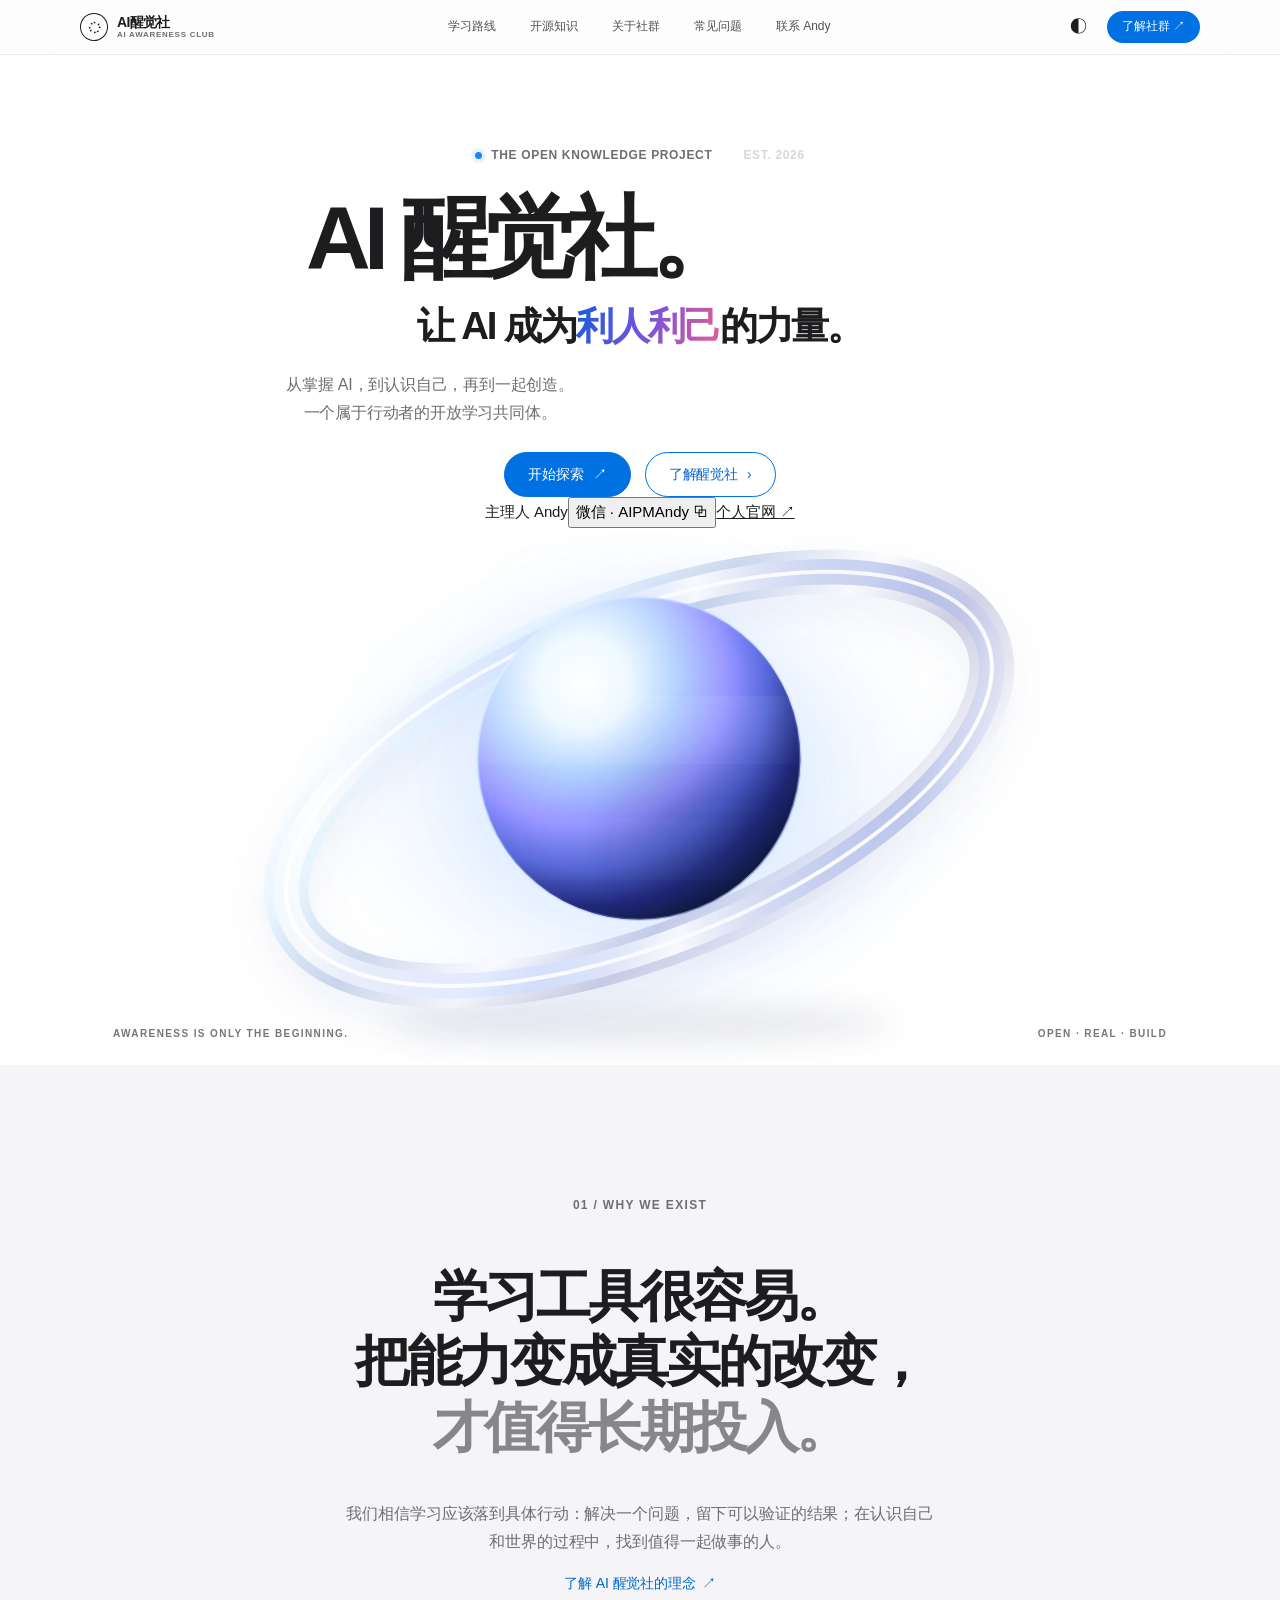
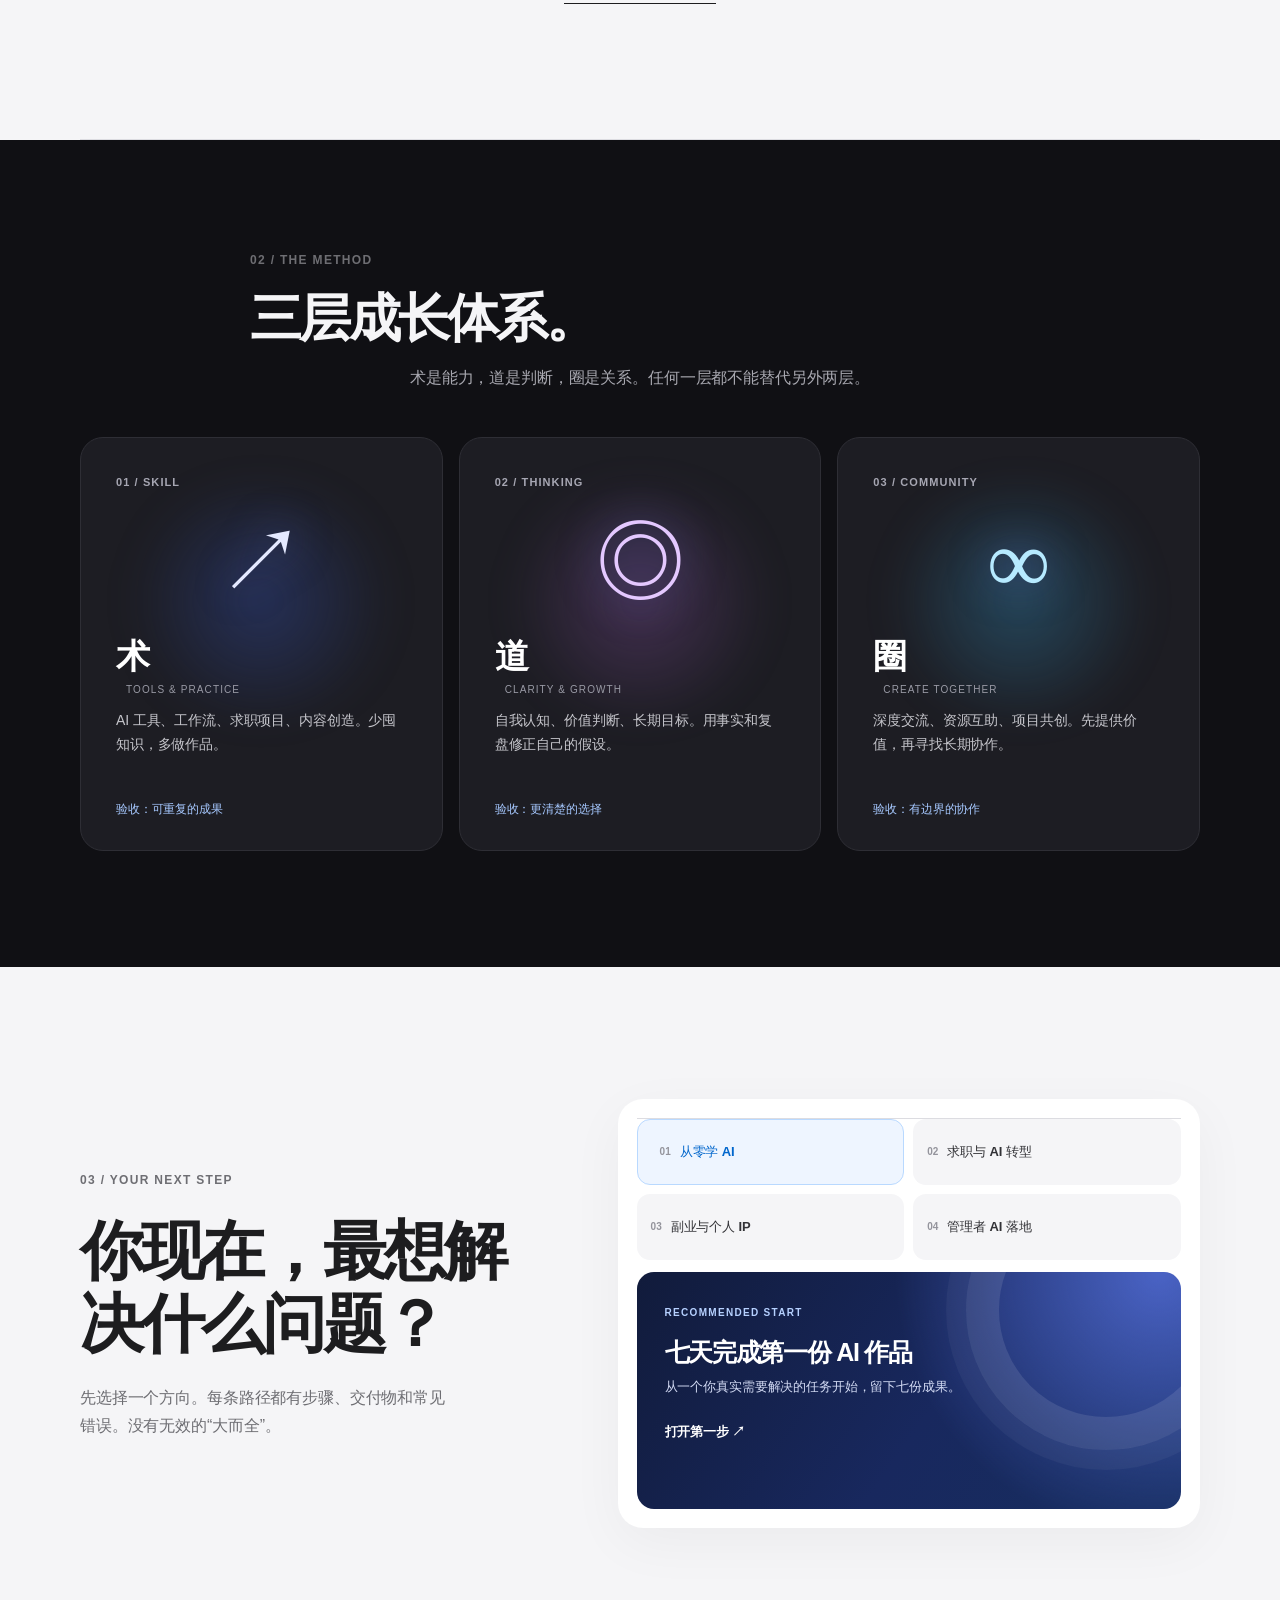
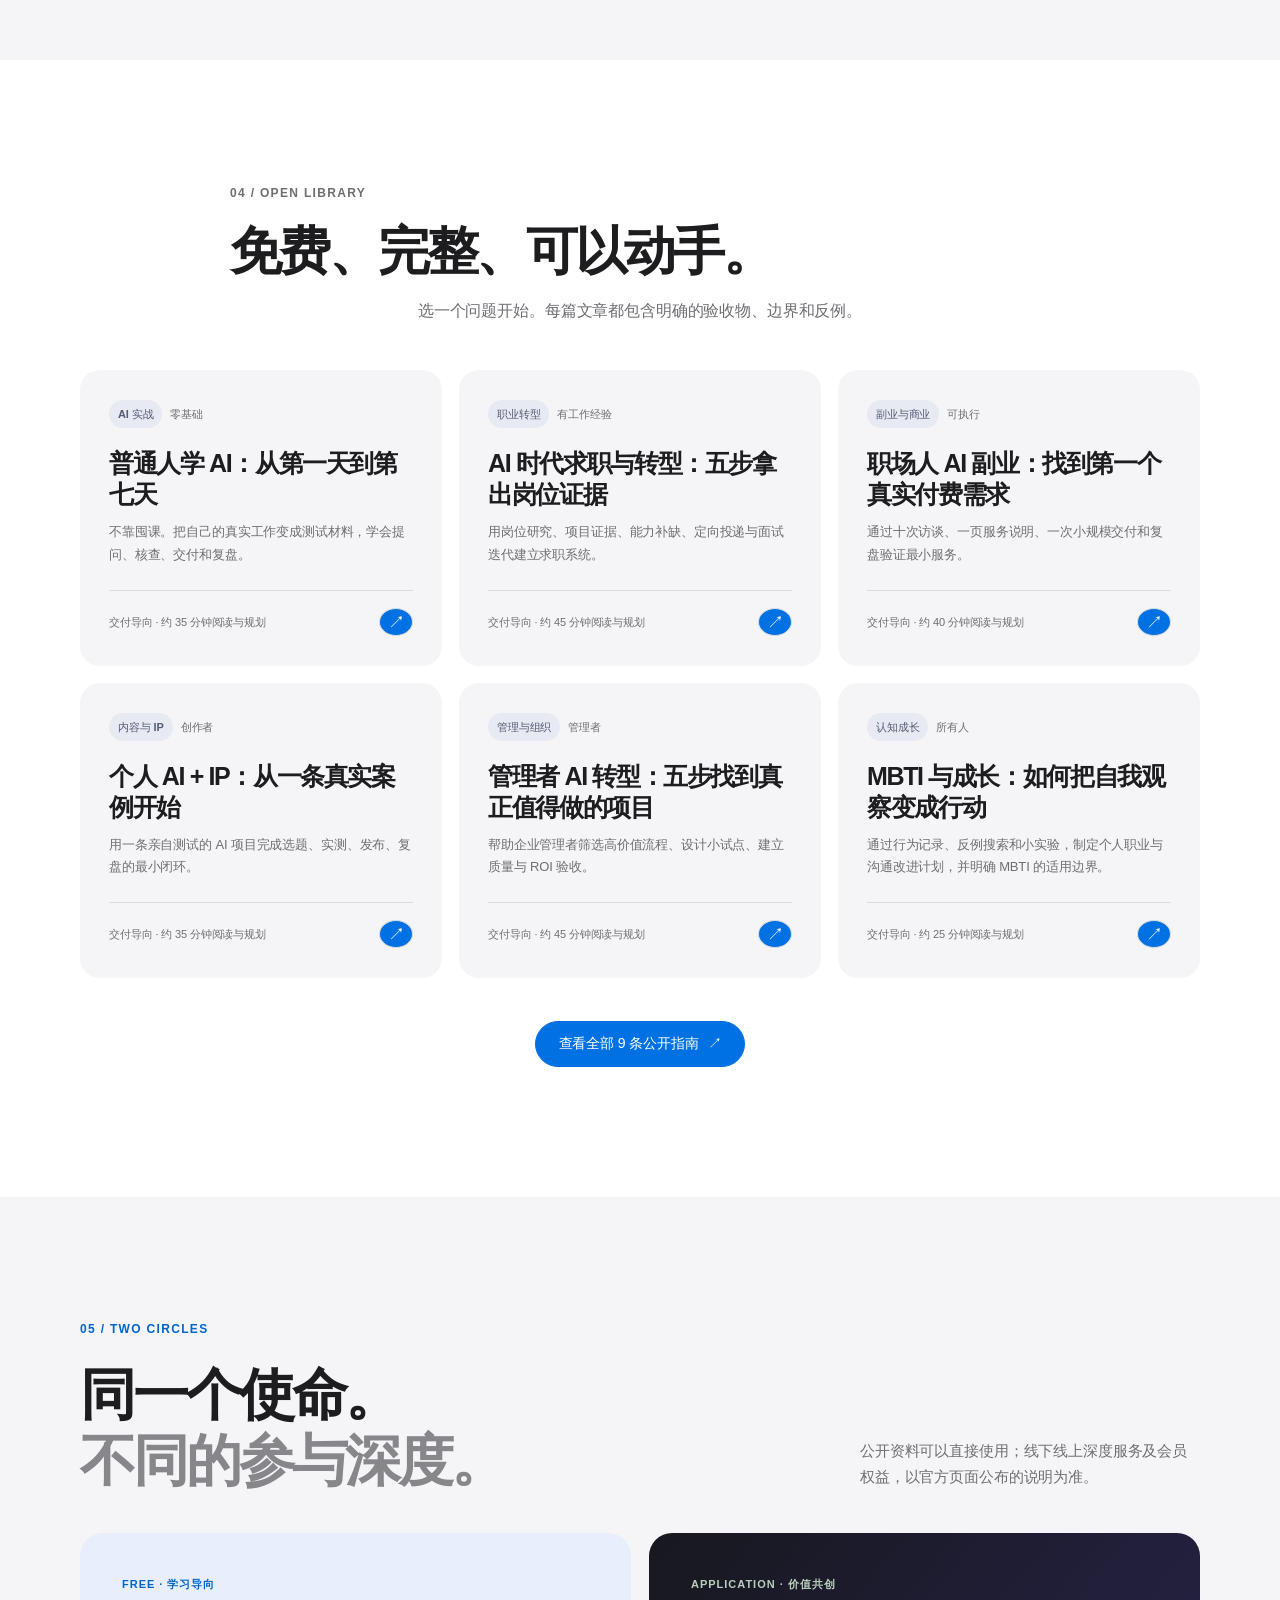
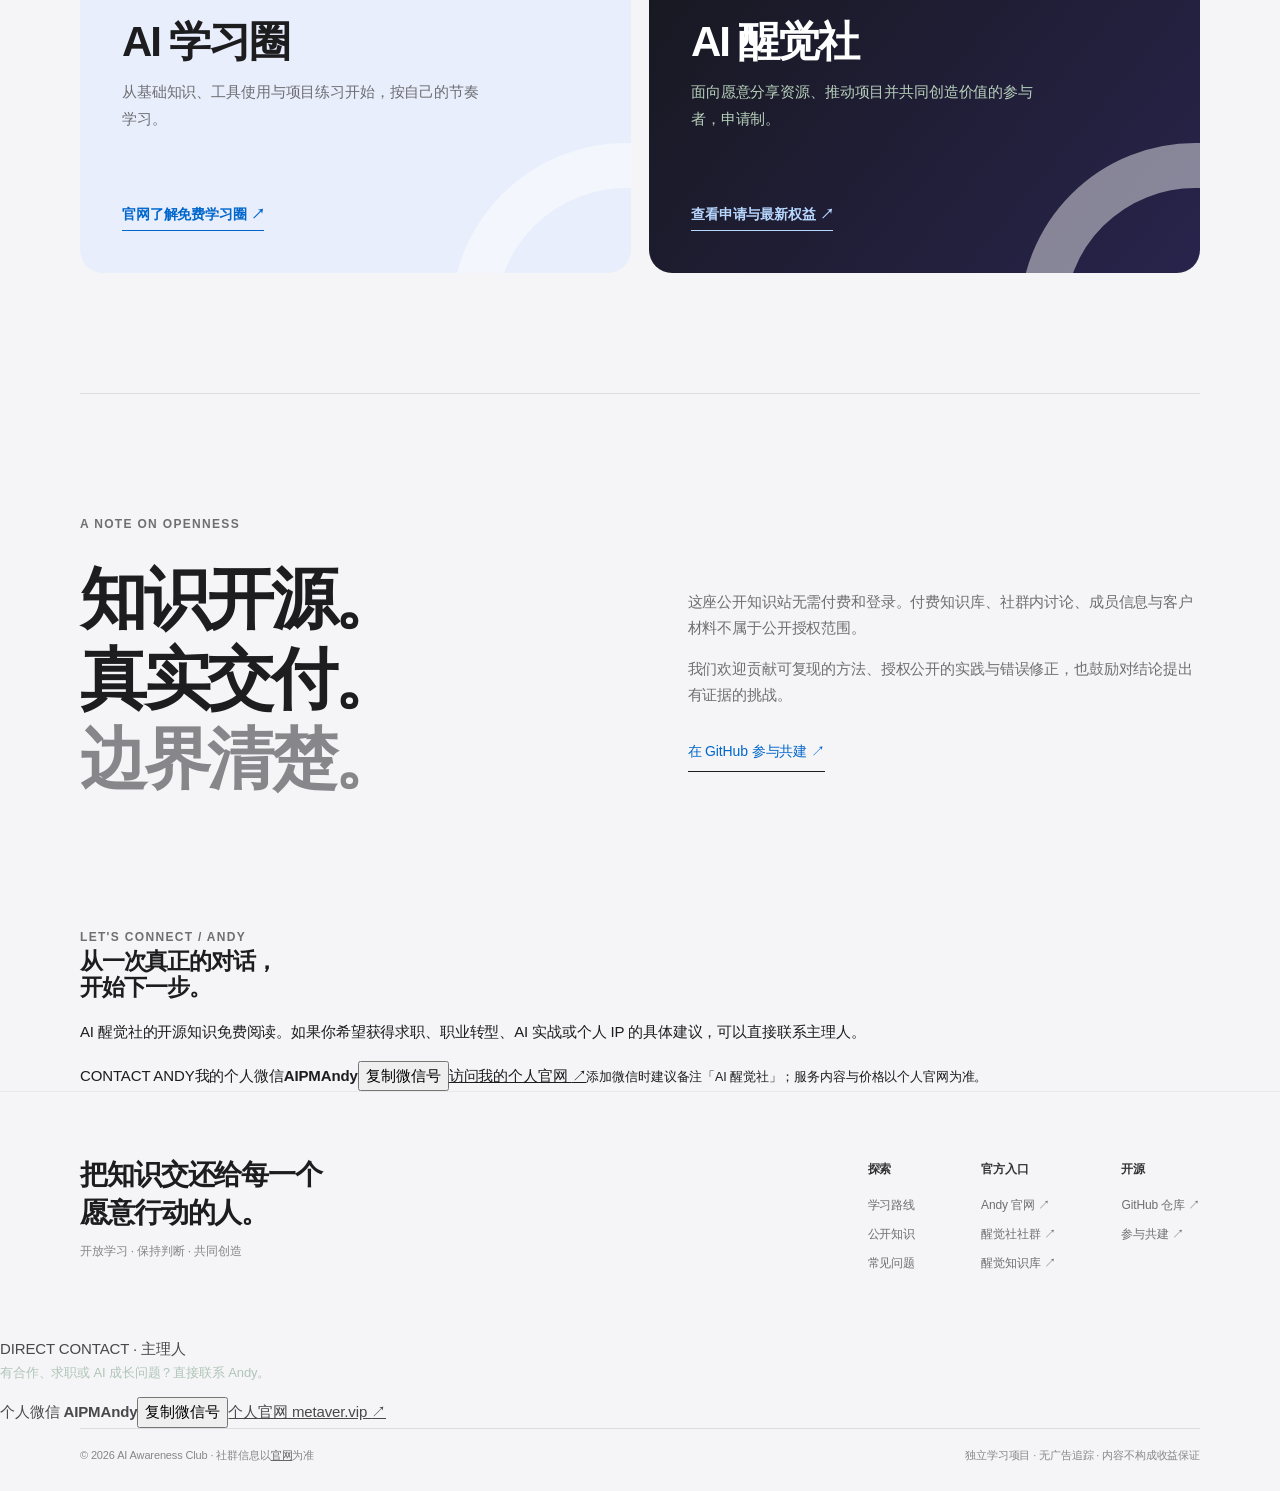
==== commit 9b7079b8: "build: sync Andy WeChat and metaver.vip in published output (1/17)" ====
--- a/docs/index.html
+++ b/docs/index.html
@@ -16,10 +16,10 @@
 <script type="application/ld+json">{"@context":"https://schema.org","@type":"WebSite","name":"AI醒觉社 · AI Awareness Club","url":"https://aipmandy.github.io/AI-Awareness-Club/","inLanguage":"zh-CN","publisher":{"@id":"https://metaver.vip/#ai-awareness-club"}}</script>
 </head><body><a class="skip" href="#main">跳到主要内容</a>
 <header class="site-header"><div class="header-inner"><a href="./index.html" class="logo" aria-label="AI醒觉社首页"><span class="logo-mark" aria-hidden="true">◌</span><span>AI<span class="brand-highlight">醒觉社</span><small>AI AWARENESS CLUB</small></span></a>
-<nav class="main-nav" aria-label="主导航"><a href="./paths/index.html">学习路线</a><a href="./library/index.html">开源知识</a><a href="./about/index.html">关于社群</a><a href="./faq/index.html">常见问题</a></nav>
+<nav class="main-nav" aria-label="主导航"><a href="./paths/index.html">学习路线</a><a href="./library/index.html">开源知识</a><a href="./about/index.html">关于社群</a><a href="./faq/index.html">常见问题</a><a href="./index.html#contact">联系 Andy</a></nav>
 <div class="header-actions"><button class="icon-button theme-toggle" type="button" aria-label="切换深浅色模式" title="切换主题"><span aria-hidden="true">◐</span></button><a class="nav-cta" href="https://metaver.vip/community" target="_blank" rel="noopener noreferrer">了解社群 <span aria-hidden="true">↗</span></a></div>
 <button class="menu-button" aria-label="打开菜单" aria-expanded="false" aria-controls="mobile-nav">☰</button></div>
-<nav class="mobile-nav" id="mobile-nav" hidden aria-label="移动导航"><a href="./paths/index.html">学习路线</a><a href="./library/index.html">开源知识</a><a href="./about/index.html">关于社群</a><a href="./faq/index.html">常见问题</a><a href="https://metaver.vip/community">了解社群 ↗</a></nav></header><main id="main"><section class="hero apple-hero">
+<nav class="mobile-nav" id="mobile-nav" hidden aria-label="移动导航"><a href="./paths/index.html">学习路线</a><a href="./library/index.html">开源知识</a><a href="./about/index.html">关于社群</a><a href="./faq/index.html">常见问题</a><a href="https://metaver.vip/community">了解社群 ↗</a><a href="./index.html#contact">联系 Andy · 微信</a></nav></header><main id="main"><section class="hero apple-hero">
     <div class="hero-content container">
       <div class="hero-kicker"><span class="status-dot"></span> THE OPEN KNOWLEDGE PROJECT <span class="kicker-number">EST. 2026</span></div>
       <h1>AI 醒觉社<span class="fullstop">。</span></h1>
@@ -29,6 +29,7 @@
         <a class="button button-light" href="./paths/index.html">开始探索 <span aria-hidden="true">↗</span></a>
         <a class="button button-outline" href="./about/index.html">了解醒觉社 <span aria-hidden="true">›</span></a>
       </div>
+      <div class="hero-contact"><span>主理人 Andy</span><button type="button" class="hero-wechat" data-copy-wechat="AIPMAndy">微信 · AIPMAndy <span aria-hidden="true">⧉</span></button><a href="https://metaver.vip/" target="_blank" rel="noopener noreferrer">个人官网 <span aria-hidden="true">↗</span></a></div>
     </div>
     <div class="hero-art" aria-hidden="true"><img src="./assets/awareness-object.svg" width="1160" height="550" alt="" fetchpriority="high"></div>
     <div class="hero-bottom"><span>Awareness is only the beginning.</span><span>OPEN · REAL · BUILD</span></div>
@@ -38,5 +39,9 @@
 <span class="card-meta"><span>副业与商业</span><span>可执行</span></span><h3>职场人 AI 副业：找到第一个真实付费需求</h3><p>通过十次访谈、一页服务说明、一次小规模交付和复盘验证最小服务。</p><span class="card-bottom"><span>交付导向 · 约 40 分钟阅读与规划</span><span class="circle-arrow" aria-hidden="true">↗</span></span></a><a class="guide-card" href="./guides/personal-ip/index.html" data-filter-item data-keywords="个人 AI + IP：从一条真实案例开始 用一条亲自测试的 AI 项目完成选题、实测、发布、复盘的最小闭环。 想做 AI 自媒体，建立个人品牌并获得咨询线索 内容与 IP" data-category="内容与 IP">
 <span class="card-meta"><span>内容与 IP</span><span>创作者</span></span><h3>个人 AI + IP：从一条真实案例开始</h3><p>用一条亲自测试的 AI 项目完成选题、实测、发布、复盘的最小闭环。</p><span class="card-bottom"><span>交付导向 · 约 35 分钟阅读与规划</span><span class="circle-arrow" aria-hidden="true">↗</span></span></a><a class="guide-card" href="./guides/executive-ai/index.html" data-filter-item data-keywords="管理者 AI 转型：五步找到真正值得做的项目 帮助企业管理者筛选高价值流程、设计小试点、建立质量与 ROI 验收。 管理者或企业负责人寻找 AI 落地路径 管理与组织" data-category="管理与组织">
 <span class="card-meta"><span>管理与组织</span><span>管理者</span></span><h3>管理者 AI 转型：五步找到真正值得做的项目</h3><p>帮助企业管理者筛选高价值流程、设计小试点、建立质量与 ROI 验收。</p><span class="card-bottom"><span>交付导向 · 约 45 分钟阅读与规划</span><span class="circle-arrow" aria-hidden="true">↗</span></span></a><a class="guide-card" href="./guides/mbti-reflection/index.html" data-filter-item data-keywords="MBTI 与成长：如何把自我观察变成行动 通过行为记录、反例搜索和小实验，制定个人职业与沟通改进计划，并明确 MBTI 的适用边界。 对 MBTI、INTJ、INFJ、自我认知和职业发展感兴趣 认知成长" data-category="认知成长">
-<span class="card-meta"><span>认知成长</span><span>所有人</span></span><h3>MBTI 与成长：如何把自我观察变成行动</h3><p>通过行为记录、反例搜索和小实验，制定个人职业与沟通改进计划，并明确 MBTI 的适用边界。</p><span class="card-bottom"><span>交付导向 · 约 25 分钟阅读与规划</span><span class="circle-arrow" aria-hidden="true">↗</span></span></a></div><div class="center-action"><a class="button button-dark" href="./library/index.html">查看全部 9 条公开指南 <span aria-hidden="true">↗</span></a></div></div></section><section class="section community-panel container"><div class="eyebrow">05 / TWO CIRCLES</div><div class="community-heading"><h2>同一个使命。<br><em>不同的参与深度。</em></h2><p>公开资料可以直接使用；线下线上深度服务及会员权益，以官方页面公布的说明为准。</p></div><div class="community-grid"><article class="community-card"><div class="community-tag">FREE · 学习导向</div><h3>AI 学习圈</h3><p>从基础知识、工具使用与项目练习开始，按自己的节奏学习。</p><a href="https://metaver.vip/community" rel="noopener noreferrer" target="_blank">官网了解免费学习圈 ↗</a></article><article class="community-card dark"><div class="community-tag">APPLICATION · 价值共创</div><h3>AI 醒觉社</h3><p>面向愿意分享资源、推动项目并共同创造价值的参与者，申请制。</p><a href="https://metaver.vip/community" rel="noopener noreferrer" target="_blank">查看申请与最新权益 ↗</a></article></div></section><section class="section open-note container"><span class="eyebrow">A NOTE ON OPENNESS</span><div class="note-row"><h2>知识开源。<br>真实交付。<br><em>边界清楚。</em></h2><div><p>这座公开知识站无需付费和登录。付费知识库、社群内讨论、成员信息与客户材料不属于公开授权范围。</p><p>我们欢迎贡献可复现的方法、授权公开的实践与错误修正，也鼓励对结论提出有证据的挑战。</p><a class="subtle-link" href="https://github.com/AIPMAndy/AI-Awareness-Club">在 GitHub 参与共建 ↗</a></div></div></section></main><footer class="footer"><div class="footer-top"><div><div class="footer-symbol" aria-hidden="true">◌</div><h2>把知识交还给每一个<br>愿意行动的人。</h2><p>开放学习 · 保持判断 · 共同创造</p></div><div class="footer-links"><div><b>探索</b><a href="./paths/index.html">学习路线</a><a href="./library/index.html">公开知识</a><a href="./faq/index.html">常见问题</a></div><div><b>官方入口</b><a href="https://metaver.vip/">Andy 官网 ↗</a><a href="https://metaver.vip/community">醒觉社社群 ↗</a><a href="https://kb.metaver.vip/">醒觉知识库 ↗</a></div><div><b>开源</b><a href="https://github.com/AIPMAndy/AI-Awareness-Club">GitHub 仓库 ↗</a><a href="https://github.com/AIPMAndy/AI-Awareness-Club/blob/main/CONTRIBUTING.md">参与共建 ↗</a></div></div></div>
+<span class="card-meta"><span>认知成长</span><span>所有人</span></span><h3>MBTI 与成长：如何把自我观察变成行动</h3><p>通过行为记录、反例搜索和小实验，制定个人职业与沟通改进计划，并明确 MBTI 的适用边界。</p><span class="card-bottom"><span>交付导向 · 约 25 分钟阅读与规划</span><span class="circle-arrow" aria-hidden="true">↗</span></span></a></div><div class="center-action"><a class="button button-dark" href="./library/index.html">查看全部 9 条公开指南 <span aria-hidden="true">↗</span></a></div></div></section><section class="section community-panel container"><div class="eyebrow">05 / TWO CIRCLES</div><div class="community-heading"><h2>同一个使命。<br><em>不同的参与深度。</em></h2><p>公开资料可以直接使用；线下线上深度服务及会员权益，以官方页面公布的说明为准。</p></div><div class="community-grid"><article class="community-card"><div class="community-tag">FREE · 学习导向</div><h3>AI 学习圈</h3><p>从基础知识、工具使用与项目练习开始，按自己的节奏学习。</p><a href="https://metaver.vip/community" rel="noopener noreferrer" target="_blank">官网了解免费学习圈 ↗</a></article><article class="community-card dark"><div class="community-tag">APPLICATION · 价值共创</div><h3>AI 醒觉社</h3><p>面向愿意分享资源、推动项目并共同创造价值的参与者，申请制。</p><a href="https://metaver.vip/community" rel="noopener noreferrer" target="_blank">查看申请与最新权益 ↗</a></article></div></section><section class="section open-note container"><span class="eyebrow">A NOTE ON OPENNESS</span><div class="note-row"><h2>知识开源。<br>真实交付。<br><em>边界清楚。</em></h2><div><p>这座公开知识站无需付费和登录。付费知识库、社群内讨论、成员信息与客户材料不属于公开授权范围。</p><p>我们欢迎贡献可复现的方法、授权公开的实践与错误修正，也鼓励对结论提出有证据的挑战。</p><a class="subtle-link" href="https://github.com/AIPMAndy/AI-Awareness-Club">在 GitHub 参与共建 ↗</a></div></div></section><section class="contact-section container" id="contact" aria-labelledby="contact-heading">
+<div class="contact-section-inner"><div class="contact-copy"><span class="eyebrow">LET'S CONNECT / ANDY</span><h2 id="contact-heading">从一次真正的对话，<br>开始下一步。</h2><p>AI 醒觉社的开源知识免费阅读。如果你希望获得求职、职业转型、AI 实战或个人 IP 的具体建议，可以直接联系主理人。</p></div>
+<div class="contact-card"><span class="contact-eyebrow">CONTACT ANDY</span><span class="contact-card-label">我的个人微信</span><strong>AIPMAndy</strong><button class="copy-wechat" type="button" data-copy-wechat="AIPMAndy" aria-label="复制 Andy 个人微信号 AIPMAndy">复制微信号</button><a href="https://metaver.vip/" target="_blank" rel="noopener noreferrer">访问我的个人官网 <span aria-hidden="true">↗</span></a><small>添加微信时建议备注「AI 醒觉社」；服务内容与价格以个人官网为准。</small></div></div>
+</section></main><footer class="footer"><div class="footer-top"><div><div class="footer-symbol" aria-hidden="true">◌</div><h2>把知识交还给每一个<br>愿意行动的人。</h2><p>开放学习 · 保持判断 · 共同创造</p></div><div class="footer-links"><div><b>探索</b><a href="./paths/index.html">学习路线</a><a href="./library/index.html">公开知识</a><a href="./faq/index.html">常见问题</a></div><div><b>官方入口</b><a href="https://metaver.vip/">Andy 官网 ↗</a><a href="https://metaver.vip/community">醒觉社社群 ↗</a><a href="https://kb.metaver.vip/">醒觉知识库 ↗</a></div><div><b>开源</b><a href="https://github.com/AIPMAndy/AI-Awareness-Club">GitHub 仓库 ↗</a><a href="https://github.com/AIPMAndy/AI-Awareness-Club/blob/main/CONTRIBUTING.md">参与共建 ↗</a></div></div></div>
+<div class="footer-contact" aria-label="联系主理人 Andy"><div><span class="contact-eyebrow">DIRECT CONTACT · 主理人</span><p>有合作、求职或 AI 成长问题？直接联系 Andy。</p></div><div class="footer-contact-actions"><span class="wechat-identity">个人微信 <strong>AIPMAndy</strong></span><button type="button" class="copy-wechat" data-copy-wechat="AIPMAndy" aria-label="复制 Andy 个人微信号 AIPMAndy">复制微信号</button><a href="https://metaver.vip/" class="contact-website" target="_blank" rel="noopener noreferrer">个人官网 metaver.vip <span aria-hidden="true">↗</span></a></div></div>
 <div class="footer-bottom"><span>© 2026 AI Awareness Club · 社群信息以<a href="https://metaver.vip/community">官网</a>为准</span><span>独立学习项目 · 无广告追踪 · 内容不构成收益保证</span></div></footer><script src="./assets/app.js" defer></script></body></html>
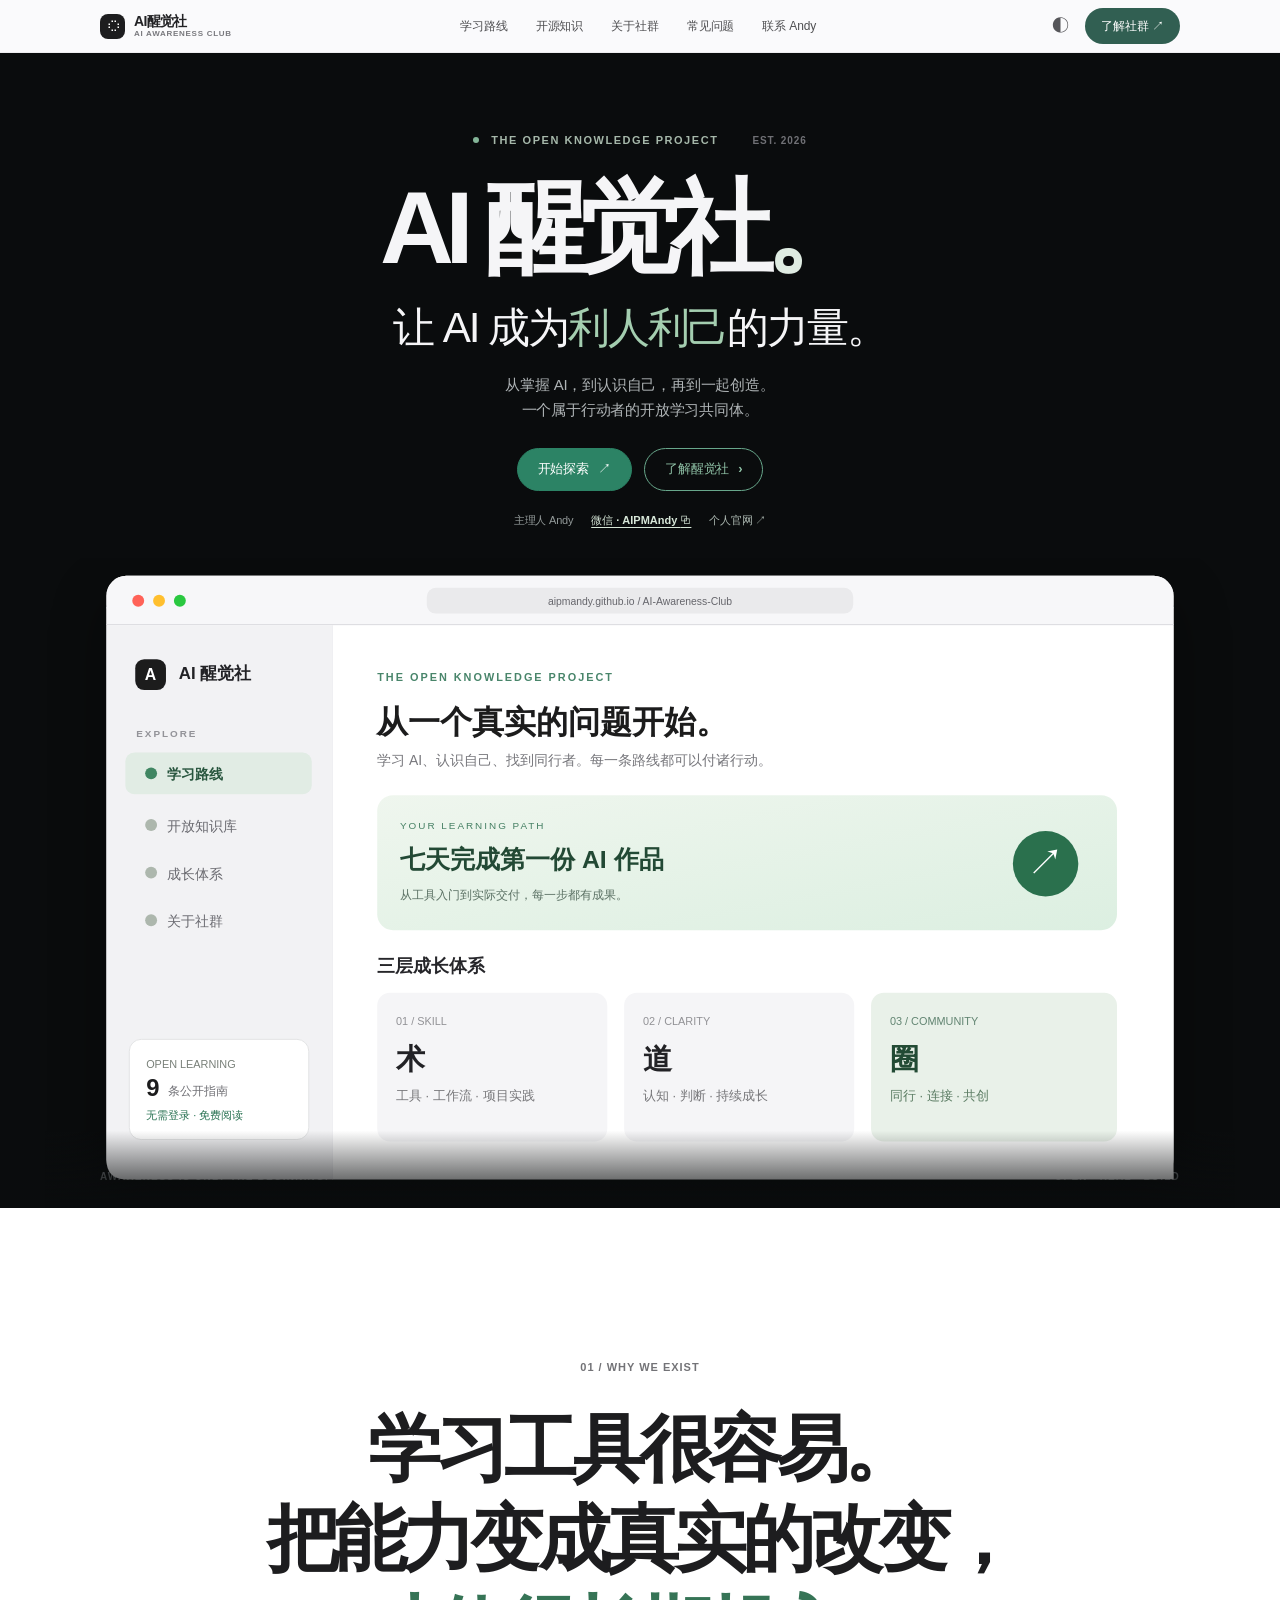
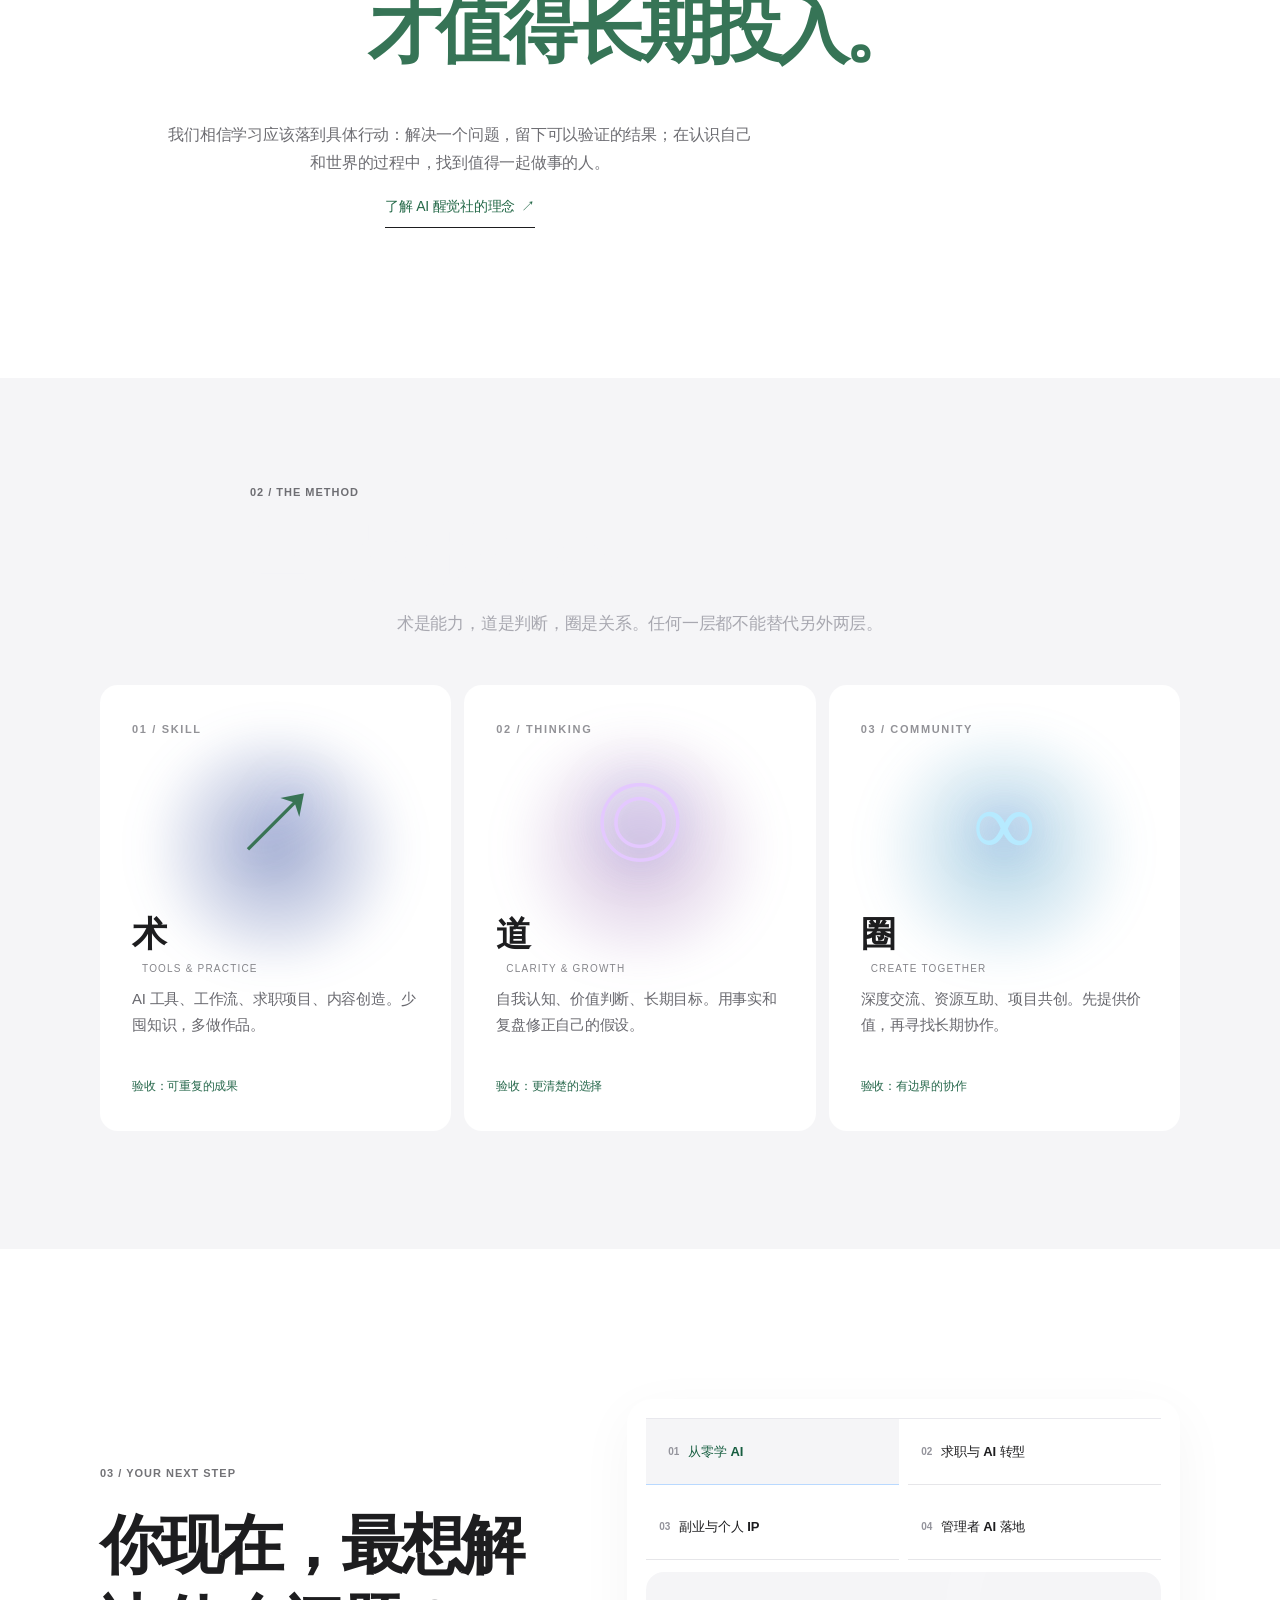
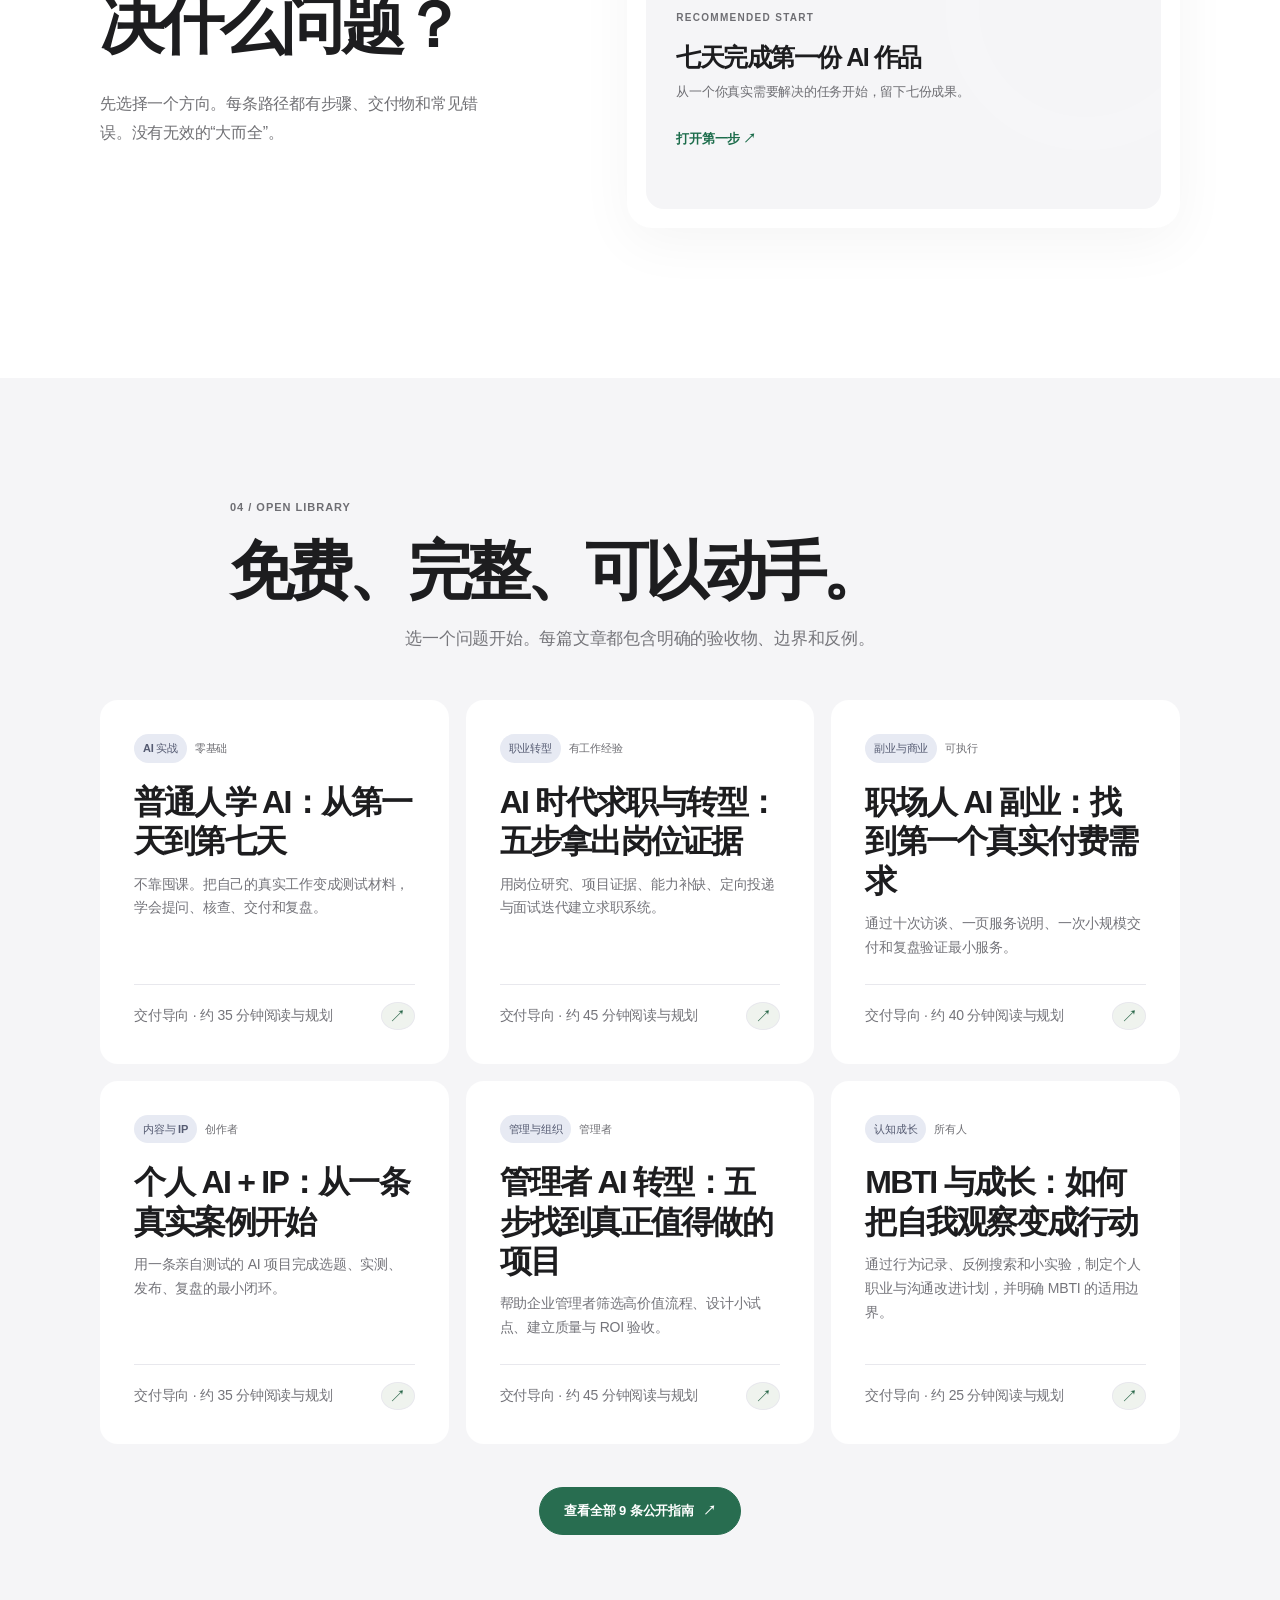
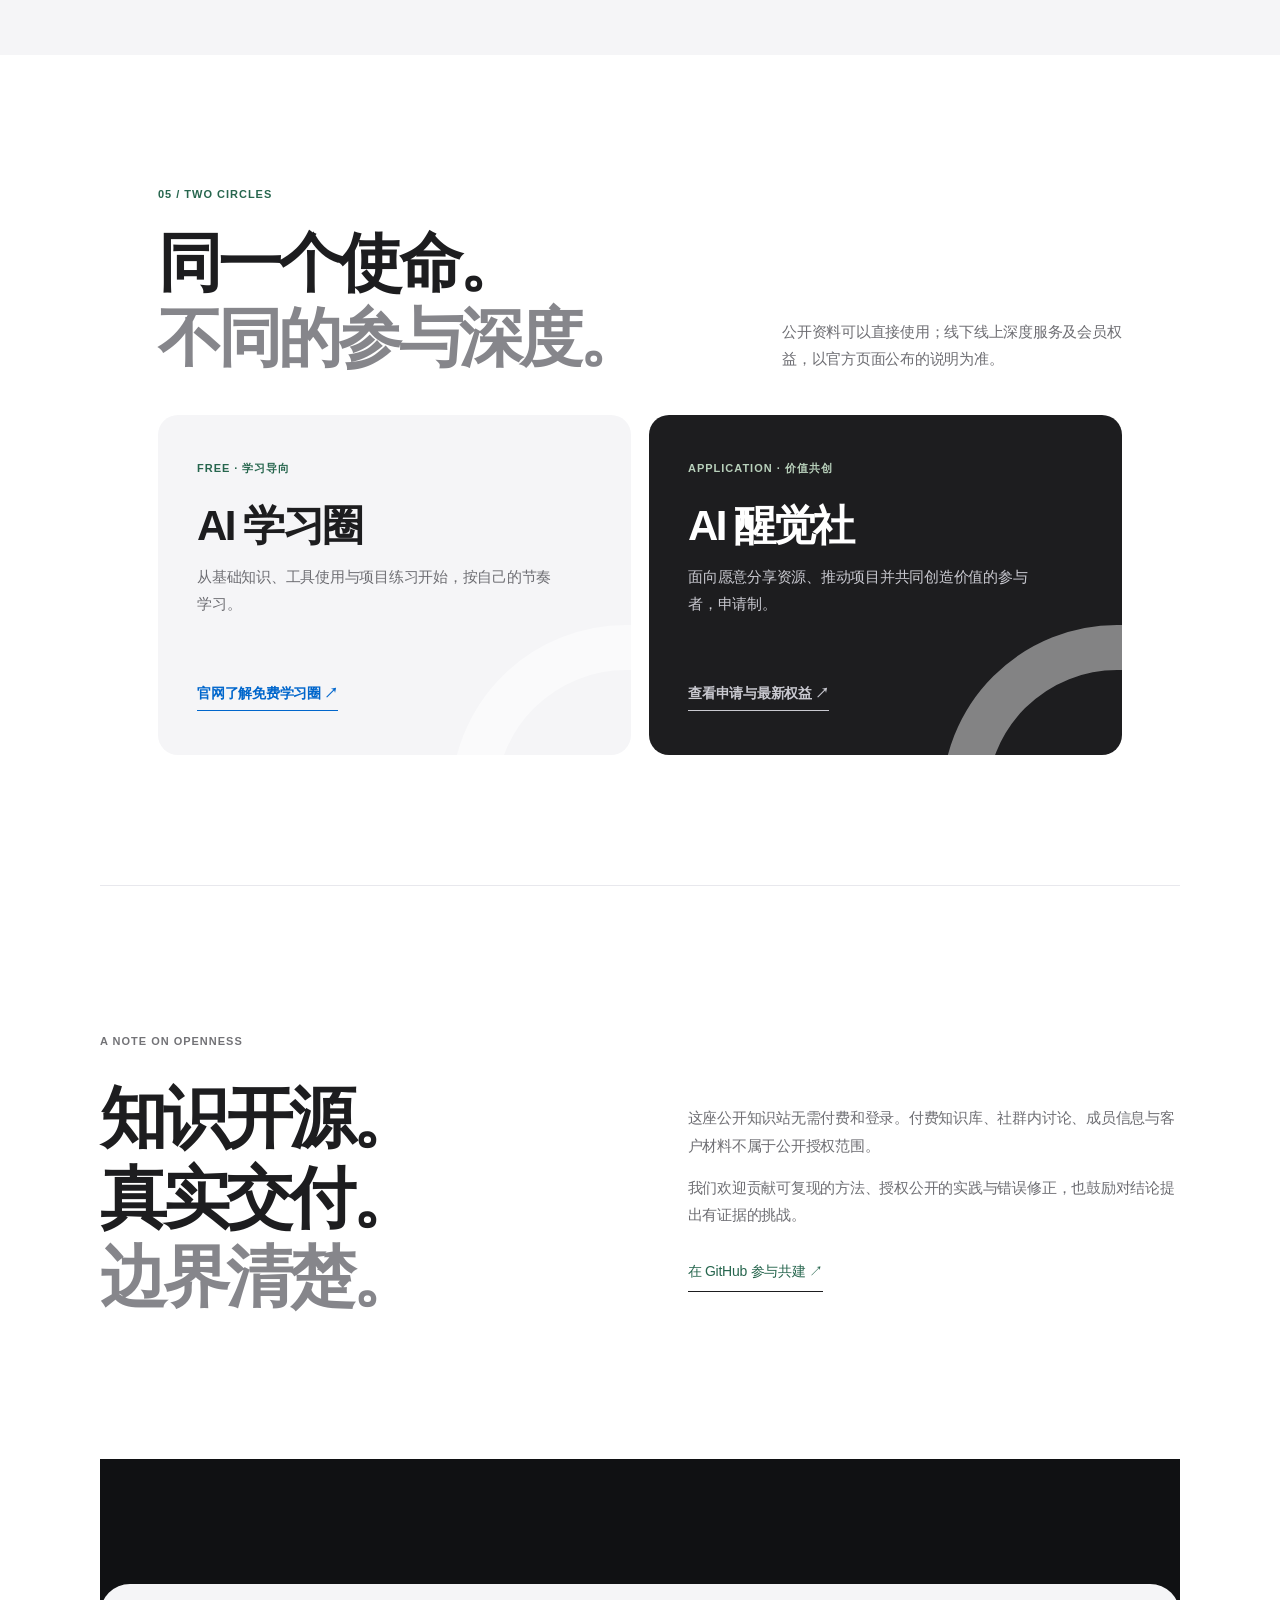
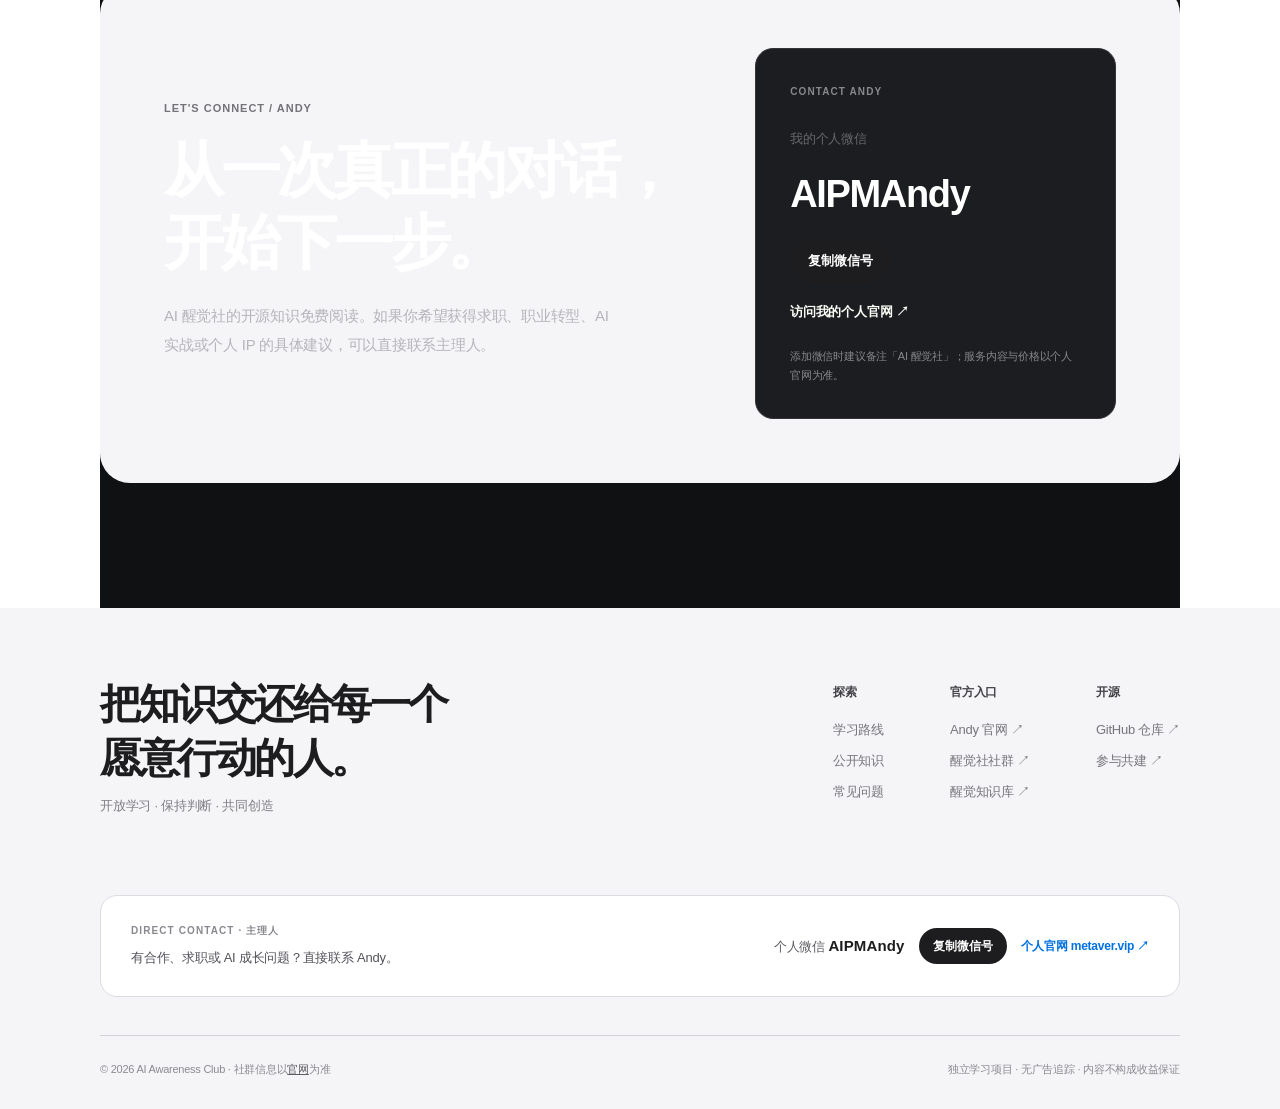
==== commit b3ab3d5b: "design: Apple-like product launch layout with original UI showcase and refined monochrome hierarchy" ====
--- a/docs/index.html
+++ b/docs/index.html
@@ -31,7 +31,7 @@
       </div>
       <div class="hero-contact"><span>主理人 Andy</span><button type="button" class="hero-wechat" data-copy-wechat="AIPMAndy">微信 · AIPMAndy <span aria-hidden="true">⧉</span></button><a href="https://metaver.vip/" target="_blank" rel="noopener noreferrer">个人官网 <span aria-hidden="true">↗</span></a></div>
     </div>
-    <div class="hero-art" aria-hidden="true"><img src="./assets/awareness-object.svg" width="1160" height="550" alt="" fetchpriority="high"></div>
+    <div class="hero-art" aria-hidden="true"><img class="product-screenshot" src="./assets/product-preview.svg" width="1200" height="660" alt="" fetchpriority="high"><img class="legacy-art" src="./assets/awareness-object.svg" width="1160" height="550" alt="" loading="lazy" hidden></div>
     <div class="hero-bottom"><span>Awareness is only the beginning.</span><span>OPEN · REAL · BUILD</span></div>
     </section><section class="section ethos container"><div class="big-number">01 / WHY WE EXIST</div><div class="ethos-layout"><p class="section-lead">学习工具很容易。<br>把能力变成真实的改变，<br><em>才值得长期投入。</em></p><div class="ethos-right"><p>我们相信学习应该落到具体行动：解决一个问题，留下可以验证的结果；在认识自己和世界的过程中，找到值得一起做事的人。</p><a class="subtle-link" href="./about/index.html">了解 AI 醒觉社的理念 <span aria-hidden="true">↗</span></a></div></div></section><section class="section pillars"><div class="container"><div class="section-heading"><div class="eyebrow">02 / THE METHOD</div><h2>三层成长体系。</h2><p>术是能力，道是判断，圈是关系。任何一层都不能替代另外两层。</p></div><div class="pillar-grid"><article class="pillar"><span class="pillar-index">01 / SKILL</span><div class="pillar-glyph">↗</div><h3>术 <small>TOOLS & PRACTICE</small></h3><p>AI 工具、工作流、求职项目、内容创造。少囤知识，多做作品。</p><span class="pillar-result">验收：可重复的成果</span></article><article class="pillar"><span class="pillar-index">02 / THINKING</span><div class="pillar-glyph">◎</div><h3>道 <small>CLARITY & GROWTH</small></h3><p>自我认知、价值判断、长期目标。用事实和复盘修正自己的假设。</p><span class="pillar-result">验收：更清楚的选择</span></article><article class="pillar"><span class="pillar-index">03 / COMMUNITY</span><div class="pillar-glyph">∞</div><h3>圈 <small>CREATE TOGETHER</small></h3><p>深度交流、资源互助、项目共创。先提供价值，再寻找长期协作。</p><span class="pillar-result">验收：有边界的协作</span></article></div></div></section><section class="section pathway container"><div class="pathway-left"><div class="eyebrow">03 / YOUR NEXT STEP</div><h2>你现在，<br>最想解决<br>什么问题？</h2><p>先选择一个方向。每条路径都有步骤、交付物和常见错误。没有无效的“大而全”。</p></div><div class="pathway-right"><div class="path-choices" role="group" aria-label="选择学习目标"><button class="path-choice is-active" type="button" data-path="starter" aria-pressed="true"><span>01</span> 从零学 AI <span aria-hidden="true">↗</span></button><button class="path-choice" type="button" data-path="career" aria-pressed="false"><span>02</span> 求职与 AI 转型 <span aria-hidden="true">↗</span></button><button class="path-choice" type="button" data-path="business" aria-pressed="false"><span>03</span> 副业与个人 IP <span aria-hidden="true">↗</span></button><button class="path-choice" type="button" data-path="leader" aria-pressed="false"><span>04</span> 管理者 AI 落地 <span aria-hidden="true">↗</span></button></div><div class="path-result" role="status" aria-live="polite"><span>RECOMMENDED START</span><h3 id="path-title">七天完成第一份 AI 作品</h3><p id="path-description">从一个你真实需要解决的任务开始，留下七份成果。</p><a id="path-link" href="./guides/ai-first-week/index.html">打开第一步 <span aria-hidden="true">↗</span></a></div></div></section><section class="section library-feature"><div class="container"><div class="section-heading"><div class="eyebrow">04 / OPEN LIBRARY</div><h2>免费、完整、可以动手。</h2><p>选一个问题开始。每篇文章都包含明确的验收物、边界和反例。</p></div><div class="guide-grid"><a class="guide-card" href="./guides/ai-first-week/index.html" data-filter-item data-keywords="普通人学 AI：从第一天到第七天 不靠囤课。把自己的真实工作变成测试材料，学会提问、核查、交付和复盘。 刚接触 AI，不知道从哪里开始 AI 实战" data-category="AI 实战">
 <span class="card-meta"><span>AI 实战</span><span>零基础</span></span><h3>普通人学 AI：从第一天到第七天</h3><p>不靠囤课。把自己的真实工作变成测试材料，学会提问、核查、交付和复盘。</p><span class="card-bottom"><span>交付导向 · 约 35 分钟阅读与规划</span><span class="circle-arrow" aria-hidden="true">↗</span></span></a><a class="guide-card" href="./guides/career-transition/index.html" data-filter-item data-keywords="AI 时代求职与转型：五步拿出岗位证据 用岗位研究、项目证据、能力补缺、定向投递与面试迭代建立求职系统。 想转 AI 产品、AI 运营、AI 解决方案或升级现有岗位 职业转型" data-category="职业转型">
--- a/docs/assets/apple.css
+++ b/docs/assets/apple.css
@@ -380,3 +380,391 @@
 @media(prefers-reduced-motion:reduce){.apple-hero .hero-art img{animation:none}}
 .apple-hero .hero-bottom{color:#75757b}
 .card-bottom{color:#6e6e73}
+
+/* Andy contact identity — minimal, deliberate and readable on all screens. */
+.hero-contact{display:flex;justify-content:center;align-items:center;gap:17px;flex-wrap:wrap;margin:17px auto 0;font-size:12px;color:#6e6e73}
+.hero-contact button,.hero-contact a{color:#1d1d1f;background:transparent;border:0;text-decoration:none;font:inherit;font-weight:550;cursor:pointer}
+.hero-contact button{padding:6px 10px;background:#f4f4f7;border-radius:100px}
+.hero-contact button:hover,.hero-contact button:focus-visible{background:#e7f0fc;color:#0071e3}
+.hero-contact a:hover{color:#0071e3}
+.contact-section{padding:88px 0 120px}
+.contact-section-inner{display:grid;grid-template-columns:1.2fr .8fr;gap:50px;align-items:center;background:#f5f5f7;border-radius:30px;padding:clamp(28px,5vw,76px)}
+.contact-copy h2{font-size:clamp(36px,4vw,60px);line-height:1.19;letter-spacing:-.055em;color:#1d1d1f;margin:15px 0 24px}
+.contact-copy>p{font-size:15px;color:#6e6e73;max-width:460px;line-height:1.9}
+.contact-card{background:#fff;border:1px solid #e7e7ec;border-radius:24px;padding:34px;display:flex;flex-direction:column;align-items:flex-start;gap:12px;box-shadow:0 14px 40px rgba(0,0,0,.035)}
+.contact-eyebrow{display:block;font-size:10px;color:#88888e;letter-spacing:.11em;font-weight:650}
+.contact-card-label{font-size:13px;color:#66676d;margin-top:16px}
+.contact-card strong{font-size:clamp(27px,3vw,38px);letter-spacing:-.035em;color:#1d1d1f}
+.copy-wechat{appearance:none;border:0;border-radius:999px;background:#0071e3;color:white;font-size:13px;font-weight:600;cursor:pointer;padding:11px 18px;min-height:42px;transition:background .2s ease}
+.copy-wechat:hover,.copy-wechat:focus-visible{background:#0062ca}
+.contact-card>a{font-size:13px;font-weight:600;color:#0071e3;text-decoration:none;margin-top:6px}
+.contact-card small{display:block;font-size:11px;color:#86868b;line-height:1.7;margin-top:12px}
+.footer-contact{max-width:1120px;width:calc(100% - 64px);margin:0 auto 30px;padding:22px 26px;border:1px solid #dedee3;background:#fff;border-radius:17px;display:flex;align-items:center;justify-content:space-between;gap:26px}
+.footer-contact>div>p{margin:7px 0 0;font-size:13px;color:#52525a}
+.footer-contact-actions{display:flex;align-items:center;gap:14px;flex-wrap:wrap}
+.wechat-identity{font-size:13px;color:#6e6e73}
+.wechat-identity strong{color:#1d1d1f;font-size:15px;letter-spacing:.01em}
+.footer-contact .copy-wechat{padding:8px 14px;min-height:34px;font-size:12px}
+.contact-website{color:#0071e3;text-decoration:none;font-size:12px;font-weight:650;white-space:nowrap}
+.about-wechat{display:flex;align-items:flex-start;flex-direction:column;gap:9px;border-top:1px solid #e5e5ea;margin-top:16px;padding:19px 0}
+.about-wechat span{font-size:12px;color:#6e6e73}
+.about-wechat strong{font-size:23px;color:#1d1d1f}
+.about-wechat button{font-size:12px;min-height:36px;padding:8px 14px}
+html[data-theme="dark"] .footer-contact{background:#242428;border-color:#3a3a40}
+html[data-theme="dark"] .footer-contact>div>p,html[data-theme="dark"] .wechat-identity{color:#ccc}
+html[data-theme="dark"] .footer-contact .wechat-identity strong{color:#fff}
+@media(max-width:790px){
+ .contact-section-inner{grid-template-columns:1fr;gap:26px}
+ .footer-contact{flex-direction:column;align-items:flex-start}
+ .footer-contact-actions{gap:12px}
+}
+@media(max-width:560px){
+ .hero-contact{gap:8px;font-size:11px;margin-top:14px}
+ .hero-contact button{padding:5px 8px}
+ .contact-section{padding:40px 0 85px}
+ .contact-section-inner{padding:26px 20px;border-radius:22px}
+ .contact-copy h2{font-size:38px}
+ .contact-copy p{font-size:13px}
+ .contact-card{padding:24px}
+ .footer-contact{width:calc(100% - 36px);padding:18px;margin-bottom:26px}
+ .footer-contact-actions{align-items:flex-start}
+}
+
+/* EDITORIAL-2026: warm ivory and forest-green visual refresh */
+:root,html[data-theme="light"]{--page:#f8f7f4;--surface:#fff;--surface2:#f1f2ed;--ink:#17191c;--muted:#68716d;--stroke:#dedfd9;--accent:#315f52;--accent-dark:#315f52;--hero:#f8f7f4;--hero2:#fff}
+body{background:#f8f7f4;color:#17191c;font-family:-apple-system,BlinkMacSystemFont,"PingFang SC","Noto Sans CJK SC","Microsoft YaHei",sans-serif;line-height:1.8}
+:where(a,button,input,select,summary):focus-visible{outline:3px solid #315f52;outline-offset:3px}
+.site-header{background:rgba(248,247,244,.94);border-bottom:1px solid #dedfd9;backdrop-filter:blur(16px)}
+.nav-cta,.button-primary{background:#315f52!important;color:#fff!important;border-radius:12px}
+.apple-hero,.hero{background:#f8f7f4!important;color:#17191c!important}
+.apple-hero .hero-content{padding-top:clamp(64px,9vw,116px);padding-bottom:48px}
+.apple-hero h1{color:#17191c;font-size:clamp(44px,7vw,88px);line-height:1.14}
+.apple-hero .hero-statement span{background:none!important;-webkit-background-clip:initial!important;color:#315f52!important}
+.apple-hero .hero-description,.apple-hero .hero-statement{color:#17191c}
+.apple-hero .status-dot{background:#315f52;box-shadow:none}
+.hero-glow,.hero-orbit{display:none!important}
+.section{padding-block:clamp(64px,9vw,112px)}
+.container{width:min(1120px,calc(100% - 40px))}
+.guide-body p,.about-main p,.guide-intro{max-width:72ch;line-height:1.85}
+.footer{border-top:1px solid #dedfd9}
+@media(max-width:700px){.container,.header-inner{width:calc(100% - 32px)}.apple-hero h1{font-size:clamp(40px,11vw,60px)}.section{padding-block:64px}.button,.nav-cta,.copy-wechat{min-height:44px}}
+@media(prefers-reduced-motion:reduce){*,*::before,*::after{animation-duration:.01ms!important;transition-duration:.01ms!important;scroll-behavior:auto!important}}
+
+
+/* ────────────────────────────────────────────────────────────
+   AWAKE EDITORIAL / V2.0 — original, self-hosted visual system
+   Palette: warm porcelain, forest green, sage, quiet brass.
+   ──────────────────────────────────────────────────────────── */
+:root,html[data-theme="light"]{
+  --page:#f8f7f2;--surface:#fffefa;--surface2:#f0f2eb;
+  --ink:#192c26;--muted:#67756d;--stroke:#dae1d8;
+  --accent:#315f52;--accent-dark:#315f52;
+  --white:#fffefa;--hero:#f8f7f2;--hero2:#edf2e9;
+  --display:-apple-system,BlinkMacSystemFont,"PingFang SC","Noto Sans CJK SC","Microsoft YaHei",sans-serif;
+  --body:-apple-system,BlinkMacSystemFont,"PingFang SC","Noto Sans CJK SC","Microsoft YaHei",sans-serif
+}
+html{scroll-padding-top:88px}
+body{background:var(--page);color:var(--ink);font-size:16px;letter-spacing:-.012em;line-height:1.78}
+h1,h2,h3{letter-spacing:-.06em}
+p{line-height:1.82}
+::selection{background:#bdd4c0;color:#143e32}
+:where(a,button,input,select,summary):focus-visible{outline:3px solid #5c9678;outline-offset:4px}
+.container{width:min(1160px,calc(100% - 80px))}
+.site-header{position:sticky;top:0;z-index:100;background:rgba(248,247,242,.87);border-bottom:1px solid rgba(40,72,56,.12);backdrop-filter:blur(22px) saturate(150%);-webkit-backdrop-filter:blur(22px) saturate(150%)}
+.header-inner{height:76px;width:min(1180px,calc(100% - 80px));max-width:none}
+.logo{font-size:16px;letter-spacing:-.045em;color:#19372c;gap:12px}
+.logo small{font-size:9px;letter-spacing:.16em;color:#7c8a7e}
+.logo-mark{width:38px;height:38px;border-radius:13px;transform:none;background:#234d3d;color:#fff;font-size:29px;border:0;box-shadow:0 7px 20px rgba(19,64,45,.15)}
+.main-nav{gap:32px}
+.main-nav a{font-size:13px;color:#38564a;opacity:1;font-weight:540}
+.main-nav a:hover,.main-nav a:focus-visible{color:#0b281d}
+.header-actions{gap:13px}
+.icon-button{border:1px solid #dce3d9;background:#ffffff80;width:40px;height:40px;font-size:17px;color:#274d3d}
+.nav-cta{border-radius:99px;padding:12px 22px;background:#214d3d;color:#fff;font-weight:650;box-shadow:0 6px 17px rgba(28,76,56,.11)}
+.nav-cta:hover{background:#143f30;color:white;transform:translateY(-1px)}
+.mobile-nav{background:var(--page)}
+/* Asymmetric studio-cover hero. The art is original SVG, not a stock photo. */
+.apple-hero{position:relative;display:grid;grid-template-columns:minmax(0,52%) minmax(0,48%);align-items:center;min-height:690px;overflow:hidden;background:radial-gradient(circle at 75% 43%,#edf3e9 0,#f8f7f2 43%,#f8f7f2 100%)!important;color:#192c26!important}
+.apple-hero::before{content:"";position:absolute;inset:0;opacity:.34;pointer-events:none;background-image:radial-gradient(#bfc9bb 0.6px,transparent .6px);background-size:22px 22px;mask-image:linear-gradient(90deg,transparent 0%,#000 75%)}
+.apple-hero .hero-content{position:relative;z-index:2;grid-column:1;grid-row:1;width:auto;max-width:none;margin:0;padding:90px 20px 72px max(40px,calc((100vw - 1160px)/2));text-align:left}
+.apple-hero .hero-kicker{justify-content:flex-start;gap:12px;color:#476d56;font-size:11px;letter-spacing:.16em;font-weight:750;margin-bottom:34px}
+.apple-hero .status-dot{width:8px;height:8px;background:#719a76;box-shadow:0 0 0 6px #e4ebdf}
+.apple-hero .kicker-number{font-size:10px;letter-spacing:.09em;color:#95a398}
+.apple-hero h1{font-size:clamp(57px,6.4vw,100px);font-weight:780;letter-spacing:-.09em;line-height:1.08;margin:0 0 28px;color:#183a2c}
+.apple-hero .fullstop{color:#79a184}
+.apple-hero .hero-statement{font-size:clamp(29px,3.05vw,44px);font-weight:650;letter-spacing:-.06em;line-height:1.4;color:#1e3026}
+.apple-hero .hero-statement span{background:none!important;color:#397a57!important;-webkit-text-fill-color:#397a57!important}
+.apple-hero .hero-description{font-size:16px;line-height:1.92;letter-spacing:-.013em;margin:22px 0 0;color:#647569;max-width:460px}
+.apple-hero .hero-buttons{justify-content:flex-start;margin:34px 0 0;gap:13px}
+.button{min-height:48px;border-radius:999px;padding:13px 24px;font-size:13px;font-weight:690;letter-spacing:-.01em;transition:transform .2s,background .2s,box-shadow .2s}
+.apple-hero .button-light,.button-dark{background:#285542!important;border-color:#285542!important;color:white!important;box-shadow:0 9px 25px rgba(33,80,57,.16)}
+.apple-hero .button-light:hover,.button-dark:hover{background:#193e2f!important;box-shadow:0 14px 33px rgba(33,80,57,.2);transform:translateY(-2px)}
+.apple-hero .button-outline{background:rgba(255,255,255,.65);border:1px solid #c6d5c7;color:#254f3d;box-shadow:none}
+.apple-hero .button-outline:hover{background:#e4ecdf}
+.apple-hero .hero-contact{justify-content:flex-start;border-top:1px solid #d9e2d8;padding:22px 0 0;margin-top:40px;color:#7d8a80;font-size:12px}
+.apple-hero .hero-contact a{color:#315f52}
+.apple-hero .hero-art{grid-column:2;grid-row:1;width:min(660px,100%);height:auto;aspect-ratio:1;margin:0 auto;align-self:center;justify-self:center;position:relative;z-index:1;pointer-events:none}
+.apple-hero .hero-art img{width:100%;height:100%;object-fit:contain;filter:none;transform:scale(1.03);transition:transform .9s cubic-bezier(.2,.8,.2,1)}
+@media(hover:hover){.apple-hero:hover .hero-art img{transform:scale(1.06) translateY(-6px)}}
+.apple-hero .hero-bottom{grid-column:1/-1;grid-row:2;width:min(1160px,calc(100% - 80px));max-width:none;border-top:1px solid #dae2d6;padding:21px 0 23px;margin:0 auto;color:#869587;font-size:10px;letter-spacing:.15em}
+.section{padding-block:clamp(88px,9vw,132px)}
+.eyebrow,.big-number{font-size:11px;letter-spacing:.19em;color:#64806b;font-weight:740}
+.section-heading h2{color:#1c3d2c;font-size:clamp(36px,4.5vw,62px);letter-spacing:-.072em;line-height:1.22}
+.section-heading p{color:#708076;font-size:15px}
+.ethos{border-bottom:1px solid #e1e6dc}
+.ethos .section-lead{font-size:clamp(30px,4vw,58px);line-height:1.35;letter-spacing:-.075em;color:#203a2a}
+.ethos .section-lead em{color:#458163}
+.ethos-right p{font-size:16px;line-height:2;color:#55695b}
+.pillars{background:#eef1e9}
+.pillar-grid{gap:18px}
+.pillar{border:1px solid #d9e2d5;border-radius:22px;min-height:375px;background:rgba(255,255,250,.77);padding:36px 34px;transition:transform .25s,box-shadow .25s}
+.pillar:hover{transform:translateY(-5px);box-shadow:0 17px 40px rgba(29,73,50,.08)}
+.pillar-index{letter-spacing:.15em;color:#78917c}
+.pillar-glyph{font-family:Georgia,serif;color:#2b6349;font-size:74px;line-height:1.4}
+.pillar h3{font-size:36px;color:#183a2c}
+.pillar h3 small{font-size:10px;letter-spacing:.12em;color:#70816f}
+.pillar p{color:#607469;font-size:14px}
+.pathway{gap:70px}
+.pathway-left h2{font-size:clamp(38px,5vw,70px);line-height:1.2;color:#1f432f}
+.path-choice{border-color:#d9e2d9;color:#2d513b;transition:background .2s,transform .2s}
+.path-choice:hover{transform:translateX(3px)}
+.path-choice.is-active{color:#204a34}
+.path-result{border:1px solid #2e604b;background:#214a39;color:#f3f7ee;border-radius:22px;padding:30px}
+.path-result h3,.path-result p,.path-result a{color:#f7faf2}
+.path-result>span{color:#bbd5c1}
+.library-feature{background:#f9f8f3}
+.guide-grid{gap:18px}
+.guide-card{border:1px solid #dee6da;background:#fffefa;border-radius:22px;min-height:310px;padding:30px 28px;box-shadow:0 10px 25px rgba(27,64,44,.025)}
+.guide-card:nth-child(3n+2){background:#f0f4ed}
+.guide-card:hover{border-color:#a9c6ac;background:#f7faf4;box-shadow:0 23px 40px rgba(39,80,54,.085);transform:translateY(-5px)}
+.guide-card h3{font-size:24px;color:#1c3e2d}
+.guide-card p,.card-bottom{color:#677b6d}
+.circle-arrow{background:#e1eadf;color:#24503b}
+.community-panel{background:#e7eee5;border-radius:30px;padding:62px 58px}
+.community-card{border-radius:20px;border:1px solid #d0dfd0}
+.community-card.dark{background:#224a39;border-color:#224a39;color:#fff}
+.community-card.dark p,.community-card.dark a{color:#e0ebe2}
+.contact-section{background:#153b2d;color:#fff}
+.contact-section .contact-copy h2,.contact-section .contact-copy p{color:#f8f9f3}
+.contact-card{border:1px solid rgba(255,255,255,.18);background:rgba(255,255,255,.07);backdrop-filter:blur(15px);border-radius:24px}
+.contact-card a,.contact-card strong{color:#f9fbf5}
+.footer{background:#102d22!important;color:#e4eee4!important;padding:85px 0 28px;border-top:none}
+.footer-top,.footer-contact,.footer-bottom{max-width:1160px;width:calc(100% - 80px);margin-inline:auto}
+.footer-top{gap:80px;padding-bottom:65px}
+.footer-symbol{display:block;color:#a1c3a4;font-size:62px}
+.footer h2{color:#f1f7ee;font-size:clamp(35px,4.3vw,60px);line-height:1.25;letter-spacing:-.06em}
+.footer-top>div>p,.footer p{color:#acc5b4;font-size:13px}
+.footer-links b{color:#eff5e9;font-size:12px}
+.footer-links a{color:#b8cdbb;font-size:13px}
+.footer-links a:hover{color:#fff}
+.footer-contact{border:1px solid #3a5c48;background:#1c4030;border-radius:22px;padding:26px 30px}
+.footer-contact p,.wechat-identity{color:#e5efe2}
+.copy-wechat{background:#f5f7ef;color:#204833;border:0;border-radius:99px;min-height:44px}
+.footer-bottom{border-top:1px solid #365644;color:#9ebca8;margin-top:38px;padding-top:24px}
+.footer-bottom a{color:#cde0ce}
+@media(max-width:1020px){
+ .header-inner{height:68px;width:calc(100% - 42px)}
+ .container{width:calc(100% - 48px)}
+ .apple-hero{grid-template-columns:minmax(0,55%) minmax(0,45%)}
+ .apple-hero .hero-content{padding-left:32px;padding-right:0}
+ .apple-hero h1{font-size:clamp(48px,6.8vw,75px)}
+ .apple-hero .hero-bottom{width:calc(100% - 48px)}
+}
+@media(max-width:760px){
+ .container{width:calc(100% - 36px)}
+ .header-inner{height:64px;width:calc(100% - 36px);gap:8px}
+ .logo{font-size:14px}.logo-mark{width:32px;height:32px}
+ .nav-cta{padding:10px 13px;font-size:11px}
+ .apple-hero{display:flex;flex-direction:column;min-height:0;padding-top:0;background:#f8f7f2!important}
+ .apple-hero .hero-content{width:100%;padding:60px 22px 12px;margin:0}
+ .apple-hero .hero-kicker{font-size:10px;letter-spacing:.1em;margin-bottom:26px}
+ .apple-hero h1{font-size:clamp(52px,11.2vw,78px);margin-bottom:17px}
+ .apple-hero .hero-statement{font-size:clamp(25px,6vw,34px)}
+ .apple-hero .hero-description{font-size:14px;margin-top:15px;line-height:1.85}
+ .apple-hero .hero-buttons{gap:10px;margin-top:25px}
+ .apple-hero .button{font-size:12px;padding:11px 16px;min-height:45px}
+ .apple-hero .hero-contact{margin-top:25px;padding-top:16px;flex-wrap:wrap}
+ .apple-hero .hero-art{width:min(520px,100%);height:auto;aspect-ratio:1;margin:-10px auto -14px;display:block}
+ .apple-hero .hero-art img{transform:none}
+ .apple-hero .hero-bottom{width:calc(100% - 44px);padding:18px 0;font-size:9px}
+ .section{padding-block:75px}
+ .section-heading h2{font-size:clamp(34px,8vw,50px)}
+ .pillar{min-height:0;padding:27px 25px}
+ .pillar-grid,.guide-grid{grid-template-columns:1fr;gap:14px}
+ .guide-card{min-height:0;padding:26px}
+ .pathway{gap:30px}
+ .community-panel{padding:40px 20px;border-radius:22px}
+ .footer{padding:65px 0 27px}
+ .footer-top,.footer-contact,.footer-bottom{width:calc(100% - 36px)}
+ .footer-top{display:block;padding-bottom:28px}
+ .footer-links{margin-top:40px;gap:20px}
+ .footer-contact{padding:24px 20px}
+ .footer-bottom{flex-direction:column;gap:10px}
+}
+@media(max-width:380px){
+ .apple-hero h1{font-size:49px}
+ .apple-hero .hero-buttons{flex-wrap:wrap}
+ .apple-hero .hero-contact{font-size:11px}
+}
+@media(prefers-reduced-motion:reduce){
+ *,*::before,*::after{animation-duration:.01ms!important;transition-duration:.01ms!important;scroll-behavior:auto!important}
+}
+html[data-theme="dark"] body{background:#131d17;color:#edf2e9}
+html[data-theme="dark"] .site-header{background:rgba(21,34,26,.9);border-color:#334b3a}
+html[data-theme="dark"] .apple-hero{background:#1c2920!important;color:#edf2e9!important}
+html[data-theme="dark"] .apple-hero h1,html[data-theme="dark"] .apple-hero .hero-statement{color:#f0f5ed}
+html[data-theme="dark"] .apple-hero .hero-description{color:#b1c3b4}
+html[data-theme="dark"] .apple-hero .hero-bottom{border-color:#3b5140}
+html[data-theme="dark"] .pillar,html[data-theme="dark"] .guide-card{background:#1e2c22;color:#f4f8f0;border-color:#3f5945}
+
+
+/* APPLE-LIKE PRODUCT STAGE V3 — original visual system, 2026-10-30
+   No Apple assets, logos, proprietary fonts, or third-party runtime dependencies. */
+:root,html[data-theme="light"]{--page:#fff;--surface:#fff;--surface2:#f5f5f7;--ink:#1d1d1f;--muted:#6e6e73;--stroke:#e8e8ed;--accent:#27664e;--accent-dark:#27664e;--white:#fff;--hero:#0b0c0d;--hero2:#141619;--display:-apple-system,BlinkMacSystemFont,"PingFang SC","Microsoft YaHei",sans-serif;--body:-apple-system,BlinkMacSystemFont,"PingFang SC","Microsoft YaHei",sans-serif}
+html{scroll-padding-top:60px}
+body{background:#fff;color:#1d1d1f;font-family:var(--body);line-height:1.7;letter-spacing:-.015em}
+.container{width:min(1080px,calc(100% - 64px))}
+.site-header,html[data-theme="dark"] .site-header{position:sticky;top:0;z-index:100;background:rgba(250,250,252,.9);border-bottom:1px solid rgba(0,0,0,.055);backdrop-filter:saturate(180%) blur(20px);-webkit-backdrop-filter:saturate(180%) blur(20px)}
+.header-inner{width:min(1080px,calc(100% - 56px));max-width:1080px;height:52px;gap:19px}
+.logo{font-size:14px;color:#222225;letter-spacing:-.05em;font-weight:680;gap:9px}
+.logo-mark{background:#1d1d1f;border:0;color:#fff;width:25px;height:25px;font-size:24px;border-radius:8px;box-shadow:none}
+.logo small{font-size:8px;letter-spacing:.09em;color:#79797e}
+.main-nav{gap:28px}
+.main-nav a{font-size:12px;font-weight:450;color:#333336;opacity:.86;letter-spacing:-.01em}
+.header-actions{gap:9px}
+.icon-button{height:31px;width:31px;border:0;background:none;color:#56565a}
+.nav-cta{padding:8px 16px;min-height:33px;border-radius:99px;background:#216b50;color:#fff;font-size:12px;font-weight:520;box-shadow:none}
+.nav-cta:hover{background:#19533e;transform:none}
+.apple-hero,html[data-theme="dark"] .apple-hero{display:flex!important;flex-direction:column;align-items:center;min-height:0;overflow:hidden;background:#0a0c0d!important;color:#fff!important;isolation:isolate}
+.apple-hero::before,.apple-hero::after{display:none!important}
+.apple-hero .hero-content{padding:78px 24px 25px;width:100%;max-width:970px;margin:0;text-align:center;position:relative;z-index:2}
+.apple-hero .hero-kicker{justify-content:center;margin:0 0 23px;font-size:11px;font-weight:620;color:#a6b8aa;letter-spacing:.14em}
+.apple-hero .status-dot{width:6px;height:6px;box-shadow:none;background:#84b598}
+.apple-hero .kicker-number{opacity:.6;color:#b4b4bb}
+.apple-hero h1,html[data-theme="dark"] .apple-hero h1{font-size:clamp(59px,8vw,106px);letter-spacing:-.085em;font-weight:720;line-height:1.07;margin:0 0 17px;color:#f5f5f7}
+.apple-hero .fullstop{color:#dfece2}
+.apple-hero .hero-statement,html[data-theme="dark"] .apple-hero .hero-statement{font-size:clamp(26px,3.3vw,43px);font-weight:510;letter-spacing:-.05em;color:#f5f5f7;line-height:1.35;margin:0}
+.apple-hero .hero-statement span{background:none!important;color:#a4ceb0!important;-webkit-text-fill-color:#a4ceb0!important}
+.apple-hero .hero-description,html[data-theme="dark"] .apple-hero .hero-description{margin:17px auto 0;color:#afb4b6;font-size:15px;line-height:1.65;max-width:610px}
+.apple-hero .hero-buttons{display:flex;justify-content:center;align-items:center;gap:12px;margin:25px 0 0}
+.button,.nav-cta,.copy-wechat{border-radius:999px}
+.apple-hero .button-light{background:#2c8365!important;border-color:#2c8365!important;color:#fff!important;box-shadow:none}
+.apple-hero .button-light:hover{background:#379576!important;box-shadow:none}
+.apple-hero .button-outline{background:transparent!important;border:1px solid #68a78b!important;color:#91c4a8!important;box-shadow:none}
+.apple-hero .button-outline:hover{background:#14291f!important}
+.apple-hero .button{font-size:13px;font-weight:570;padding:10px 20px;min-height:43px}
+.apple-hero .hero-contact{margin:20px auto 0;padding:0;justify-content:center;border:0;color:#949b9a;font-size:11px;gap:18px}
+.apple-hero .hero-contact a{color:#adb9b2}
+.apple-hero .hero-wechat{color:#d7e7d8;background:none;border:0;text-decoration:underline;text-underline-offset:3px;padding:0}
+.apple-hero .hero-art{display:block;position:relative;width:min(1190px,100%);max-width:1190px;margin:4px auto -60px;height:auto;aspect-ratio:1200/660;grid-column:auto;grid-row:auto;pointer-events:none}
+.apple-hero .hero-art .product-screenshot{display:block!important;width:100%;height:auto;object-fit:contain;filter:none!important;transform:none!important}
+.apple-hero .hero-art .legacy-art{display:none!important}
+.apple-hero .hero-bottom{position:relative;width:min(1080px,calc(100% - 64px));max-width:none;display:flex;justify-content:space-between;align-items:center;padding:15px 0 23px;border:0;color:#82878a;grid-column:auto;grid-row:auto;font-size:10px;letter-spacing:.12em}
+.section{padding-block:clamp(105px,11vw,160px)}
+h1,h2,h3{font-family:var(--display)}
+.eyebrow,.big-number{color:#737377;font-size:11px;letter-spacing:.09em;font-weight:610}
+.ethos{max-width:1080px;width:min(1080px,calc(100% - 64px));text-align:center;border:0;padding-block:150px}
+.ethos .big-number{margin-bottom:27px}
+.ethos-layout{display:block;max-width:950px;margin:auto}
+.ethos .section-lead{font-size:clamp(37px,5.7vw,73px);font-weight:650;line-height:1.24;letter-spacing:-.07em;color:#1d1d1f;margin:0 auto 28px}
+.ethos .section-lead em{color:#367456}
+.ethos-right{max-width:660px;margin:auto}
+.ethos-right p{color:#727277;font-size:17px;line-height:1.75;margin:0 auto 23px}
+.ethos-right a{color:#246948;font-size:14px}
+.pillars{background:#f5f5f7!important;padding:105px 0 118px}
+.section-heading h2{font-size:clamp(40px,5vw,68px);font-weight:650;line-height:1.18;letter-spacing:-.075em;color:#1d1d1f}
+.section-heading p{font-size:17px;color:#76767b}
+.pillar-grid{display:grid;grid-template-columns:repeat(3,minmax(0,1fr));gap:13px}
+.pillar{border:0!important;border-radius:18px;min-height:390px;background:#fff!important;box-shadow:none!important;padding:35px 32px;transform:none!important}
+.pillar-index{color:#929297;font-size:11px}
+.pillar-glyph{color:#397455;font-size:88px;font-weight:350;line-height:1.35}
+.pillar h3{color:#1d1d1f;font-size:35px;letter-spacing:-.06em}
+.pillar h3 small{color:#85858a;font-size:10px}
+.pillar p{color:#69696f;font-size:15px}
+.pillar-result{color:#28694d}
+.pathway{padding-block:150px;grid-template-columns:minmax(0,.9fr) minmax(0,1.1fr);gap:75px}
+.pathway-left h2{font-size:clamp(40px,5vw,68px);font-weight:660;color:#1d1d1f;line-height:1.24}
+.pathway-left p{font-size:16px;color:#717175}
+.path-choice{background:#fff;color:#1d1d1f;border-bottom:1px solid #e6e6e9;border-top:0;border-left:0;border-right:0;border-radius:0;transition:background .2s}
+.path-choice:hover{transform:none;background:#fafafa}
+.path-choice.is-active{background:#f5f5f7;color:#175e40}
+.path-result{background:#f5f5f7;border:0;border-radius:18px;color:#1d1d1f}
+.path-result h3{color:#1d1d1f}
+.path-result p{color:#6e6e73}
+.path-result a{color:#1d6d4c}
+.path-result>span{color:#6e6e73}
+.library-feature{background:#f5f5f7!important;padding:120px 0}
+.guide-grid{display:grid;grid-template-columns:repeat(2,minmax(0,1fr));gap:16px}
+.guide-card{min-height:340px;padding:34px;border-radius:18px;background:#fff!important;border:0!important;box-shadow:none!important;transform:none!important}
+.guide-card:nth-child(3n+2){background:#fff!important}
+.guide-card h3{font-size:clamp(23px,2.5vw,32px);line-height:1.23;color:#1d1d1f}
+.guide-card p,.card-bottom{color:#74747a;font-size:14px}
+.guide-card:hover{box-shadow:0 7px 24px rgba(0,0,0,.035)!important}
+.circle-arrow{background:#eff3ee;color:#266547}
+.button-dark{background:#286d50!important;border-color:#286d50!important;color:#fff!important;box-shadow:none!important}
+.button-dark:hover{background:#20563e!important}
+.community-panel{background:#fff;border:0;border-radius:0;padding-top:130px;padding-bottom:130px}
+.community-heading h2{color:#1d1d1f;font-size:clamp(39px,5vw,66px)}
+.community-card{border:0;border-radius:20px;background:#f5f5f7;padding:44px 39px}
+.community-card.dark{background:#1d1d1f;color:#fff}
+.community-card.dark p,.community-card.dark a{color:#c9c9d0}
+.contact-section{background:#101113!important;padding:125px 0;color:#fff}
+.contact-section .contact-copy h2{font-size:clamp(37px,4.7vw,64px);color:#fff}
+.contact-section .contact-copy p{color:#b5b5ba}
+.contact-card{background:#1c1d20;border:1px solid #343437;box-shadow:none;border-radius:18px}
+.contact-card strong{color:#fff}
+.footer{background:#f5f5f7!important;color:#737379!important;padding:70px 0 30px;border:0!important}
+.footer h2{color:#1d1d1f!important;font-size:clamp(27px,3.2vw,44px);line-height:1.3}
+.footer-top,.footer-contact,.footer-bottom{width:min(1080px,calc(100% - 64px));max-width:1080px}
+.footer-symbol{display:none}
+.footer p,.footer-top>div>p{color:#7f7f84}
+.footer-links b{color:#424247}
+.footer-links a{color:#75757b}
+.footer-links a:hover{color:#1d1d1f}
+.footer-contact{border:1px solid #dcdce0;background:#fff;border-radius:17px;color:#333}
+.footer-contact p,.wechat-identity{color:#5c5c62}
+.copy-wechat{background:#1d1d1f;color:#fff;border:0}
+.footer-bottom{border-top:1px solid #d2d2d7;color:#8b8b90}
+.footer-bottom a{color:#5c5c62}
+@keyframes productRise{from{opacity:0;transform:translateY(36px) scale(.975)}to{opacity:1;transform:translateY(0) scale(1)}}
+@media(prefers-reduced-motion:no-preference){.apple-hero .hero-art{animation:productRise 1.1s cubic-bezier(.2,.7,.2,1) both}}
+@media(max-width:840px){.main-nav{gap:14px}.container{width:calc(100% - 42px)}.ethos,.footer-top,.footer-contact,.footer-bottom{width:calc(100% - 42px)}.hero-contact{flex-wrap:wrap}.pillar{min-height:330px;padding:26px}.pillars{padding:95px 0}.pathway{gap:35px}}
+@media(max-width:700px){
+ .site-header{background:rgba(250,250,252,.94)!important}
+ .header-inner{height:52px;width:calc(100% - 34px)}
+ .logo{font-size:13px}.logo-mark{width:25px;height:25px}
+ .nav-cta{font-size:11px;padding:8px 12px}
+ .apple-hero .hero-content{padding:70px 18px 8px}
+ .apple-hero .hero-kicker{font-size:10px;margin-bottom:19px}
+ .apple-hero h1{font-size:clamp(53px,12vw,75px);margin-bottom:16px}
+ .apple-hero .hero-statement{font-size:clamp(24px,6.5vw,36px);line-height:1.32}
+ .apple-hero .hero-description{font-size:13px;margin-top:15px;line-height:1.7}
+ .apple-hero .hero-buttons{margin-top:23px;gap:9px}
+ .apple-hero .button{min-height:40px;padding:9px 16px;font-size:12px}
+ .apple-hero .hero-contact{gap:9px 16px;font-size:10px;margin-top:19px}
+ .apple-hero .hero-art{width:calc(100% + 100px);margin:3px -50px -20px;aspect-ratio:1200/660}
+ .apple-hero .hero-bottom{width:calc(100% - 34px);font-size:9px;padding:8px 0 20px}
+ .ethos{padding-block:95px;width:calc(100% - 36px)}
+ .ethos .section-lead{font-size:clamp(35px,9.4vw,51px)}
+ .ethos-right p{font-size:15px}
+ .section{padding-block:82px}
+ .section-heading h2{font-size:clamp(36px,9vw,48px)}
+ .pillar-grid,.guide-grid{grid-template-columns:1fr;gap:12px}
+ .pillar{min-height:260px;padding:29px}
+ .pillar-glyph{font-size:60px}
+ .pathway{grid-template-columns:1fr;gap:26px}
+ .pathway-left h2{font-size:47px}
+ .library-feature{padding:90px 0}
+ .guide-card{min-height:290px;padding:28px}
+ .community-panel{padding:80px 0}
+ .community-card{padding:30px 26px}
+ .contact-section{padding:95px 0}
+ .footer{padding:55px 0 28px}
+ .footer-top,.footer-contact,.footer-bottom{width:calc(100% - 36px)}
+ .footer-top{padding-bottom:35px}
+ .footer-contact{padding:23px}
+}
+@media(max-width:380px){.apple-hero h1{font-size:51px}.apple-hero .hero-contact{display:none}}
+html[data-theme="dark"] body{background:#151518;color:#f5f5f7}
+html[data-theme="dark"] .apple-hero{background:#0a0c0d!important}
+html[data-theme="dark"] .apple-hero .hero-statement{color:#f5f5f7}
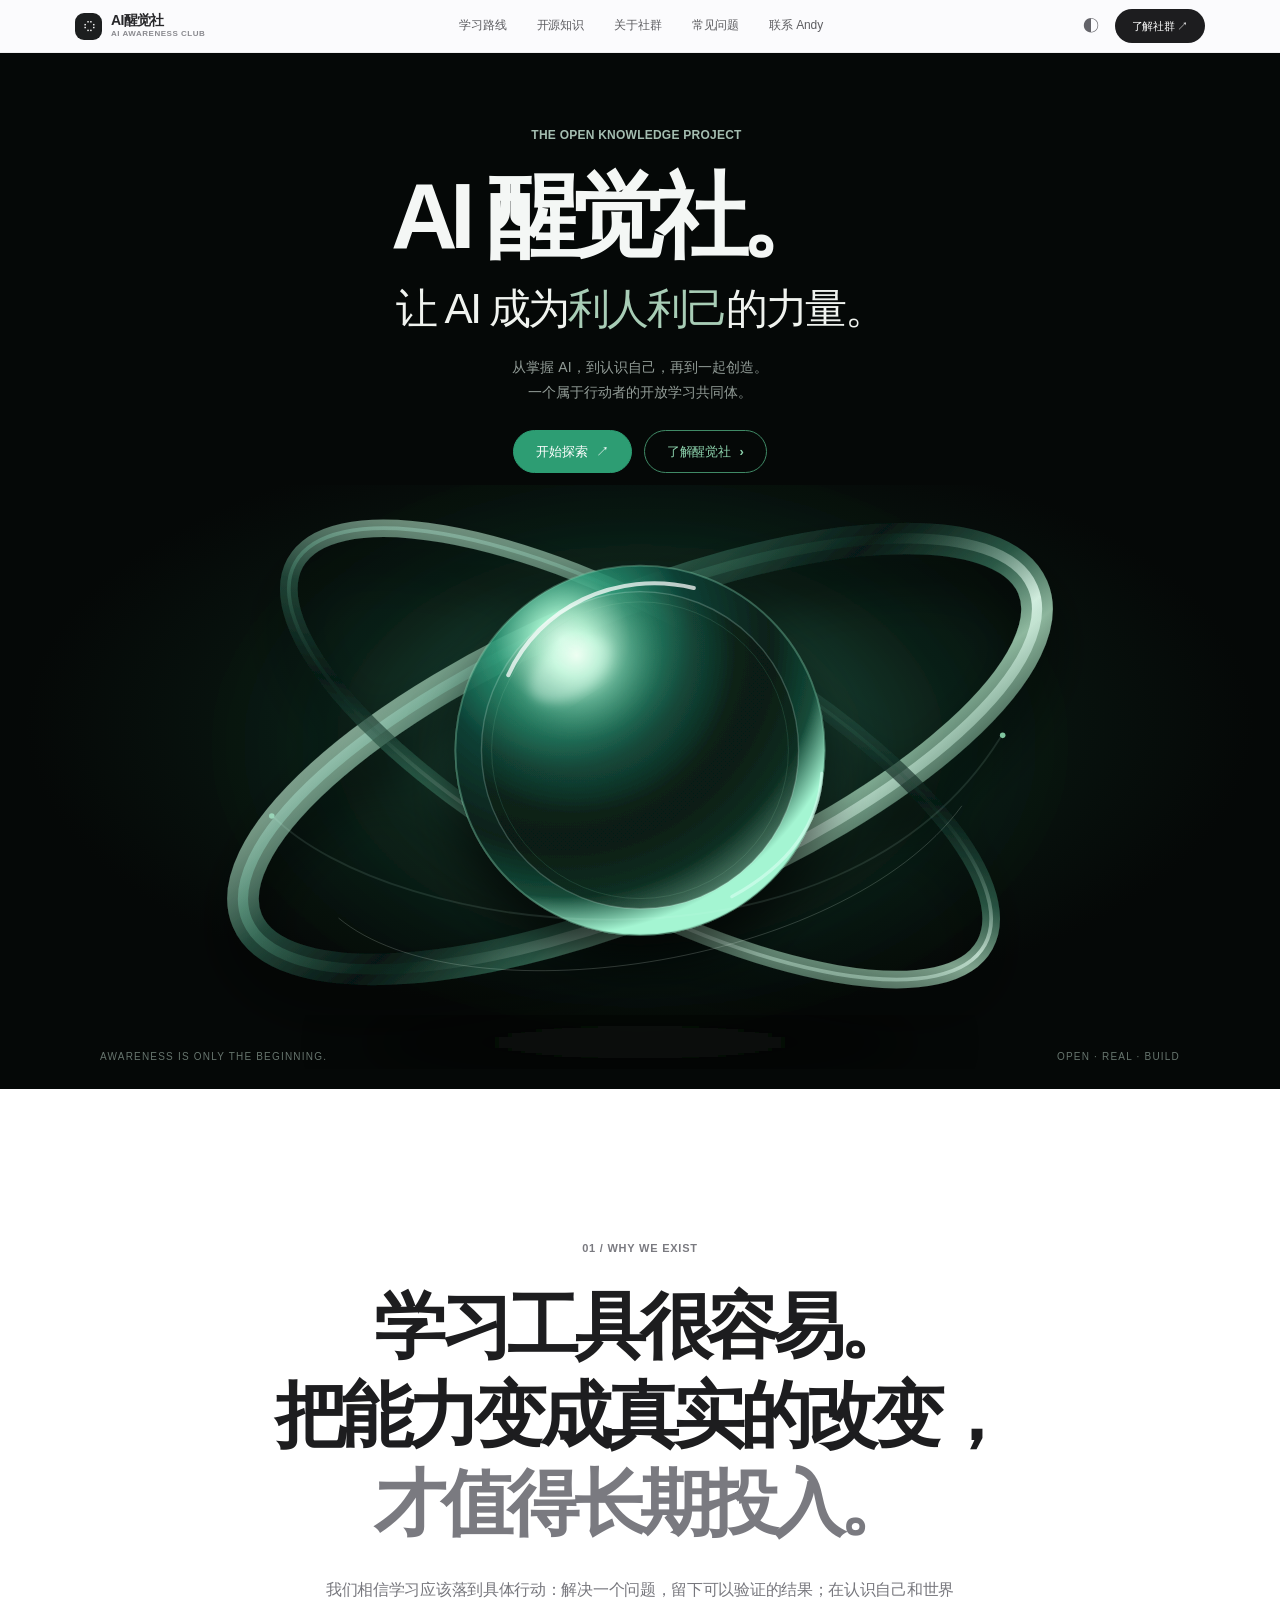
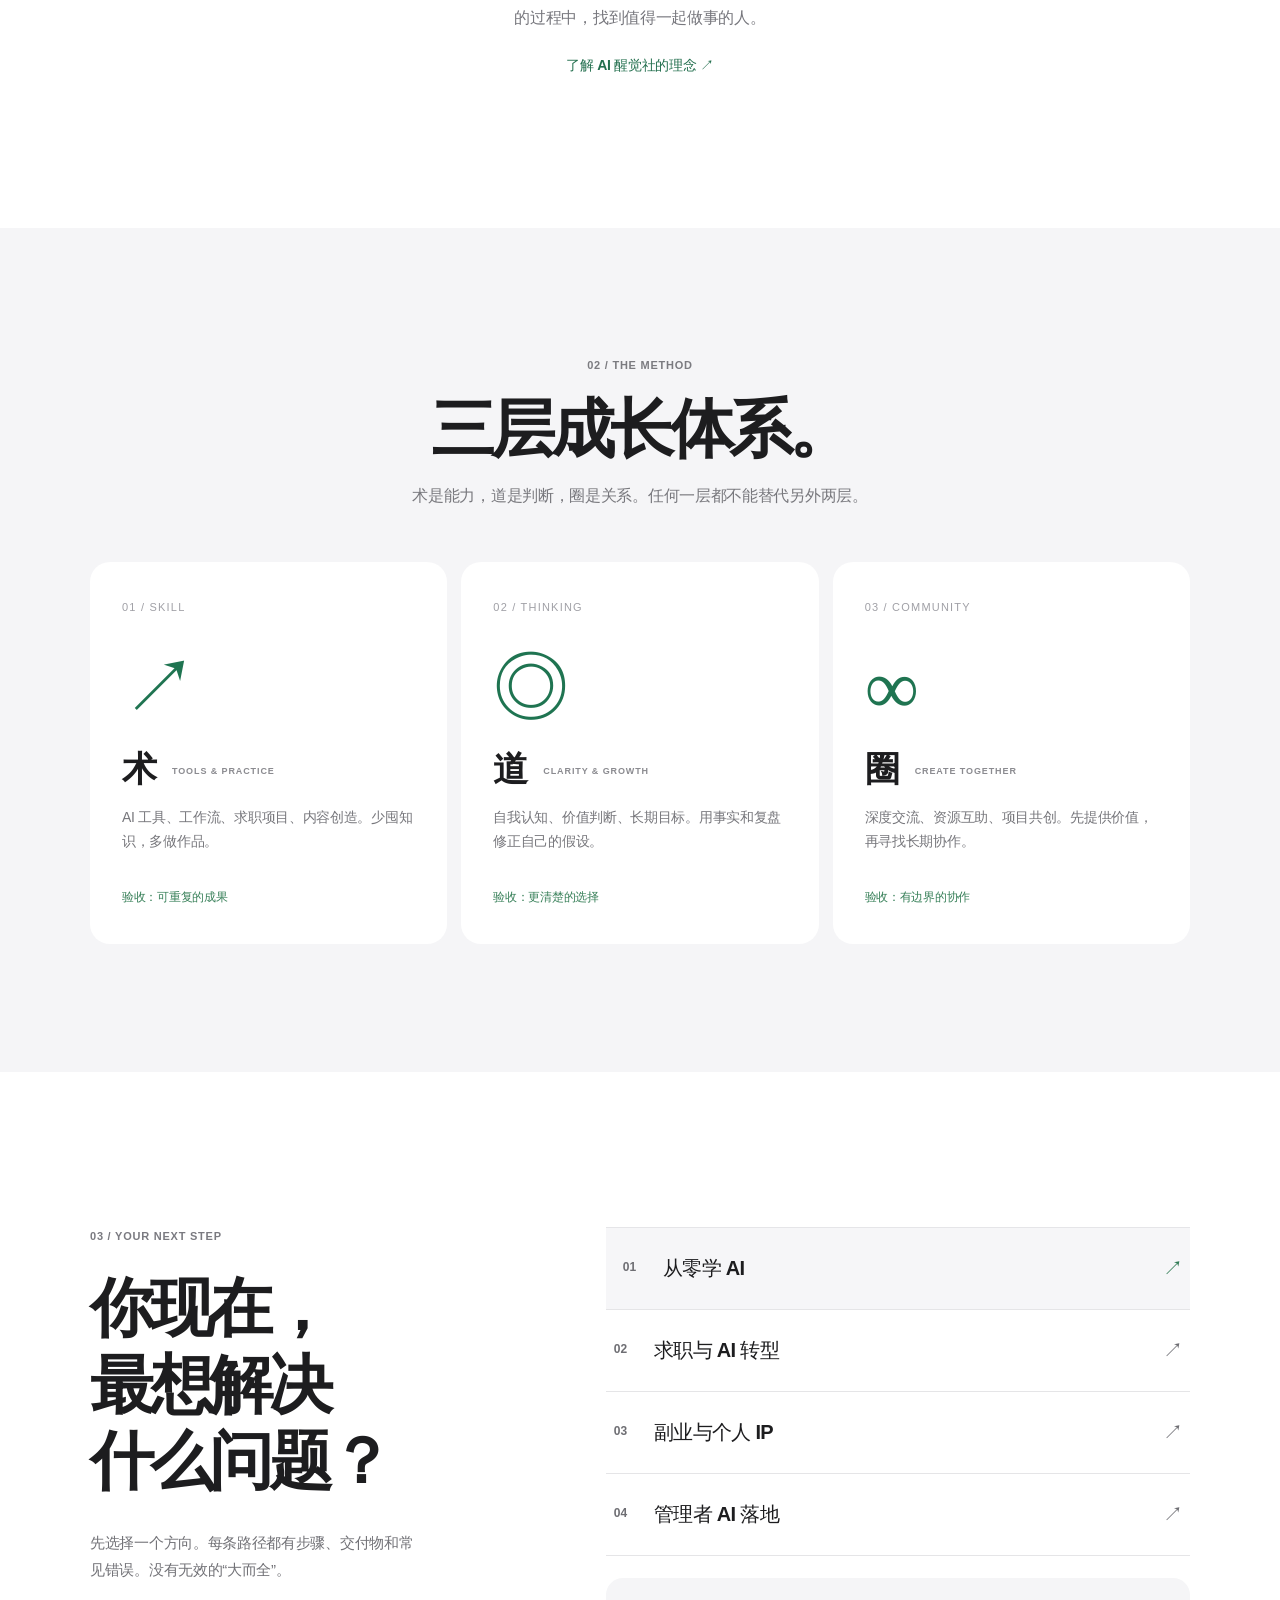
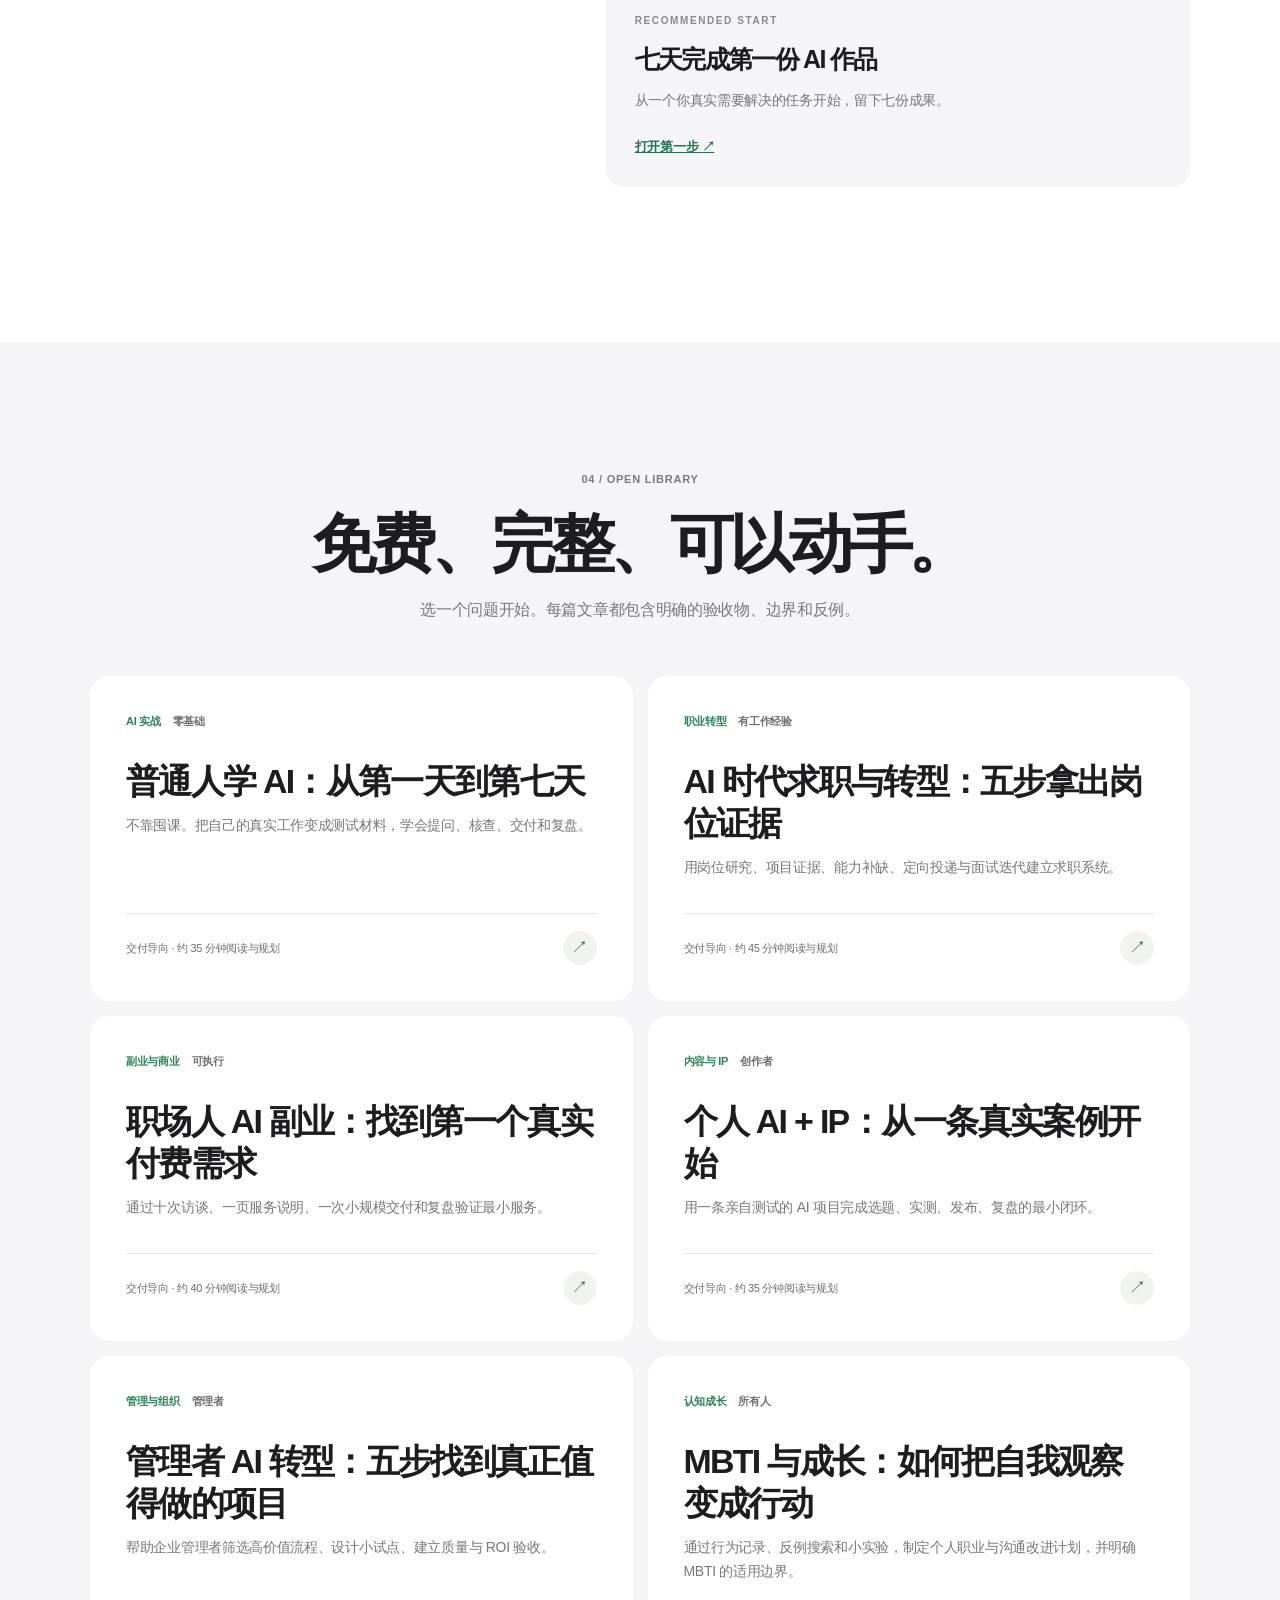
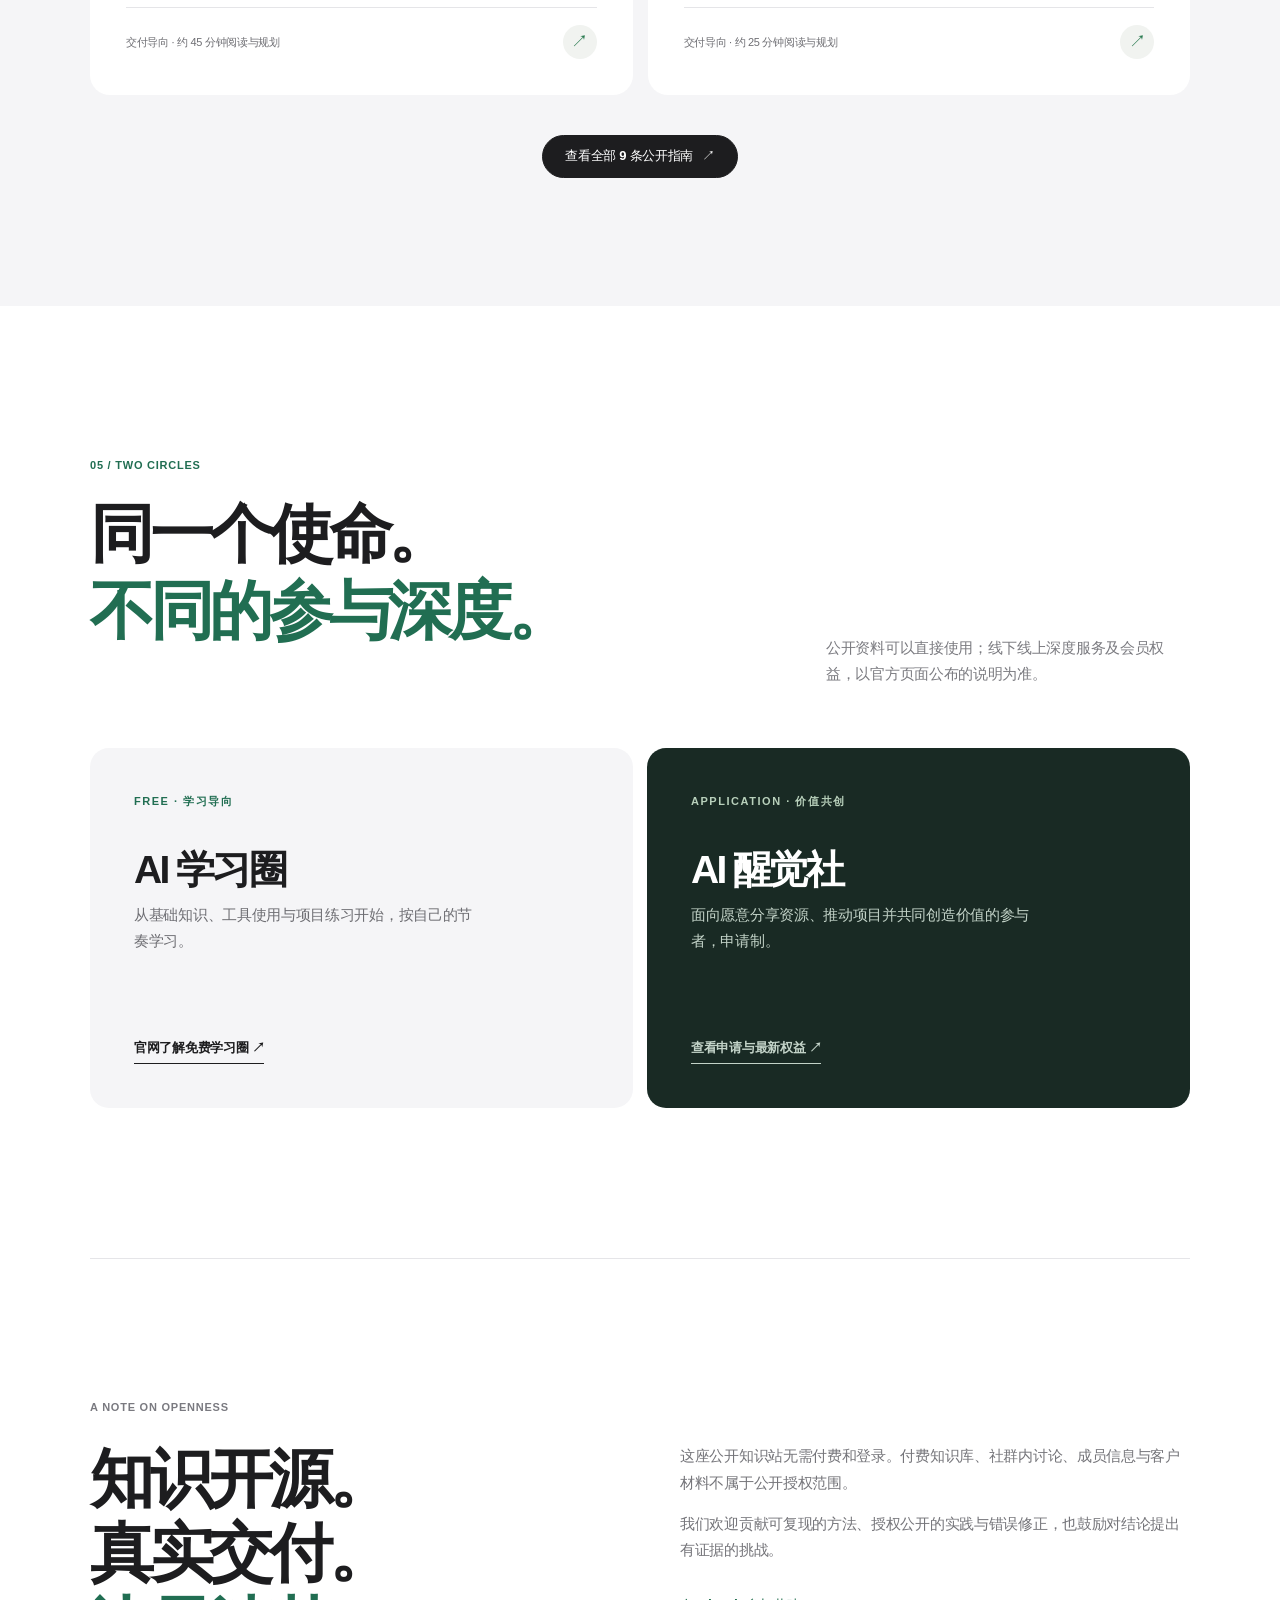
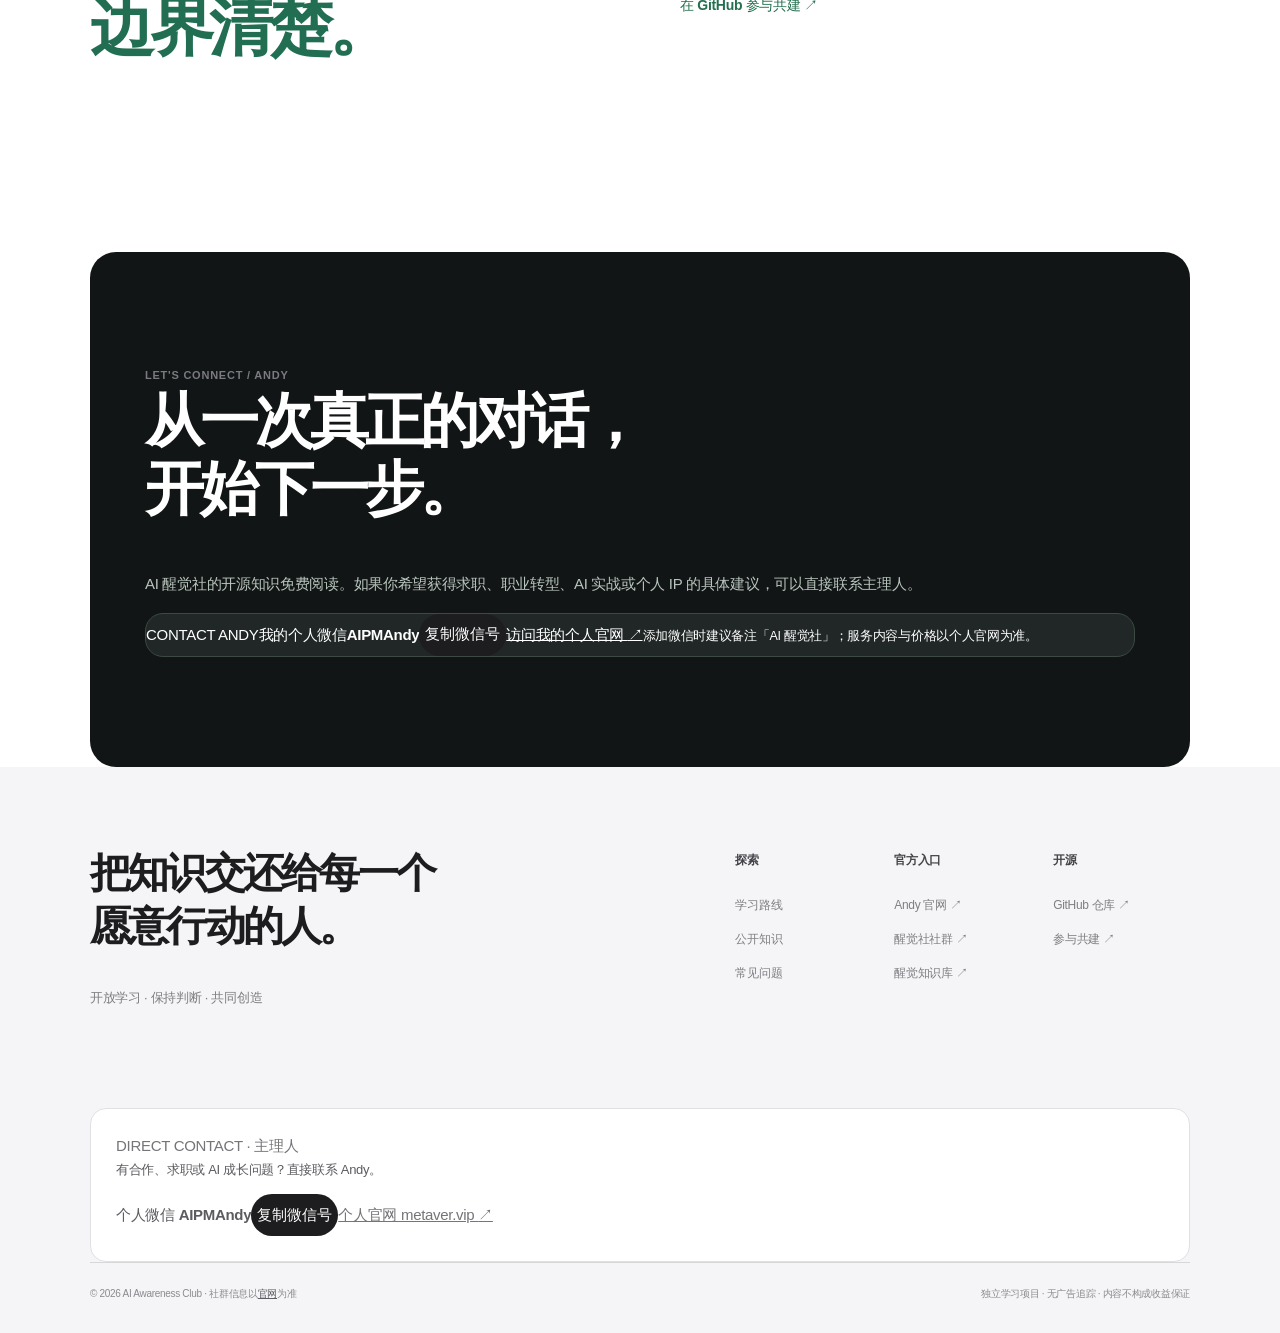
==== commit 4523665e: "design: replace patch stack with cinematic optical hero and single clean premium design system" ====
--- a/docs/index.html
+++ b/docs/index.html
@@ -31,7 +31,7 @@
       </div>
       <div class="hero-contact"><span>主理人 Andy</span><button type="button" class="hero-wechat" data-copy-wechat="AIPMAndy">微信 · AIPMAndy <span aria-hidden="true">⧉</span></button><a href="https://metaver.vip/" target="_blank" rel="noopener noreferrer">个人官网 <span aria-hidden="true">↗</span></a></div>
     </div>
-    <div class="hero-art" aria-hidden="true"><img class="product-screenshot" src="./assets/product-preview.svg" width="1200" height="660" alt="" fetchpriority="high"><img class="legacy-art" src="./assets/awareness-object.svg" width="1160" height="550" alt="" loading="lazy" hidden></div>
+    <div class="hero-art" aria-hidden="true"><img class="product-screenshot" src="./assets/hero-optical.svg" width="1380" height="660" alt="" fetchpriority="high"><img class="legacy-art" src="./assets/awareness-object.svg" width="1160" height="550" alt="" loading="lazy" hidden></div>
     <div class="hero-bottom"><span>Awareness is only the beginning.</span><span>OPEN · REAL · BUILD</span></div>
     </section><section class="section ethos container"><div class="big-number">01 / WHY WE EXIST</div><div class="ethos-layout"><p class="section-lead">学习工具很容易。<br>把能力变成真实的改变，<br><em>才值得长期投入。</em></p><div class="ethos-right"><p>我们相信学习应该落到具体行动：解决一个问题，留下可以验证的结果；在认识自己和世界的过程中，找到值得一起做事的人。</p><a class="subtle-link" href="./about/index.html">了解 AI 醒觉社的理念 <span aria-hidden="true">↗</span></a></div></div></section><section class="section pillars"><div class="container"><div class="section-heading"><div class="eyebrow">02 / THE METHOD</div><h2>三层成长体系。</h2><p>术是能力，道是判断，圈是关系。任何一层都不能替代另外两层。</p></div><div class="pillar-grid"><article class="pillar"><span class="pillar-index">01 / SKILL</span><div class="pillar-glyph">↗</div><h3>术 <small>TOOLS & PRACTICE</small></h3><p>AI 工具、工作流、求职项目、内容创造。少囤知识，多做作品。</p><span class="pillar-result">验收：可重复的成果</span></article><article class="pillar"><span class="pillar-index">02 / THINKING</span><div class="pillar-glyph">◎</div><h3>道 <small>CLARITY & GROWTH</small></h3><p>自我认知、价值判断、长期目标。用事实和复盘修正自己的假设。</p><span class="pillar-result">验收：更清楚的选择</span></article><article class="pillar"><span class="pillar-index">03 / COMMUNITY</span><div class="pillar-glyph">∞</div><h3>圈 <small>CREATE TOGETHER</small></h3><p>深度交流、资源互助、项目共创。先提供价值，再寻找长期协作。</p><span class="pillar-result">验收：有边界的协作</span></article></div></div></section><section class="section pathway container"><div class="pathway-left"><div class="eyebrow">03 / YOUR NEXT STEP</div><h2>你现在，<br>最想解决<br>什么问题？</h2><p>先选择一个方向。每条路径都有步骤、交付物和常见错误。没有无效的“大而全”。</p></div><div class="pathway-right"><div class="path-choices" role="group" aria-label="选择学习目标"><button class="path-choice is-active" type="button" data-path="starter" aria-pressed="true"><span>01</span> 从零学 AI <span aria-hidden="true">↗</span></button><button class="path-choice" type="button" data-path="career" aria-pressed="false"><span>02</span> 求职与 AI 转型 <span aria-hidden="true">↗</span></button><button class="path-choice" type="button" data-path="business" aria-pressed="false"><span>03</span> 副业与个人 IP <span aria-hidden="true">↗</span></button><button class="path-choice" type="button" data-path="leader" aria-pressed="false"><span>04</span> 管理者 AI 落地 <span aria-hidden="true">↗</span></button></div><div class="path-result" role="status" aria-live="polite"><span>RECOMMENDED START</span><h3 id="path-title">七天完成第一份 AI 作品</h3><p id="path-description">从一个你真实需要解决的任务开始，留下七份成果。</p><a id="path-link" href="./guides/ai-first-week/index.html">打开第一步 <span aria-hidden="true">↗</span></a></div></div></section><section class="section library-feature"><div class="container"><div class="section-heading"><div class="eyebrow">04 / OPEN LIBRARY</div><h2>免费、完整、可以动手。</h2><p>选一个问题开始。每篇文章都包含明确的验收物、边界和反例。</p></div><div class="guide-grid"><a class="guide-card" href="./guides/ai-first-week/index.html" data-filter-item data-keywords="普通人学 AI：从第一天到第七天 不靠囤课。把自己的真实工作变成测试材料，学会提问、核查、交付和复盘。 刚接触 AI，不知道从哪里开始 AI 实战" data-category="AI 实战">
 <span class="card-meta"><span>AI 实战</span><span>零基础</span></span><h3>普通人学 AI：从第一天到第七天</h3><p>不靠囤课。把自己的真实工作变成测试材料，学会提问、核查、交付和复盘。</p><span class="card-bottom"><span>交付导向 · 约 35 分钟阅读与规划</span><span class="circle-arrow" aria-hidden="true">↗</span></span></a><a class="guide-card" href="./guides/career-transition/index.html" data-filter-item data-keywords="AI 时代求职与转型：五步拿出岗位证据 用岗位研究、项目证据、能力补缺、定向投递与面试迭代建立求职系统。 想转 AI 产品、AI 运营、AI 解决方案或升级现有岗位 职业转型" data-category="职业转型">
--- a/docs/assets/apple.css
+++ b/docs/assets/apple.css
@@ -1,770 +1,183 @@
-/* AI Awareness Club — original, Apple-inspired visual language.
-   Layout borrows universal principles (clarity, whitespace, hierarchy),
-   but no Apple trademark, proprietary font, source code or imagery. */
-:root {
-  --page:#f5f5f7; --surface:#ffffff; --surface2:#f5f5f7;
-  --ink:#1d1d1f; --muted:#6e6e73; --stroke:#dcdce1;
-  --accent:#0071e3; --accent-dark:#0066cc;
-  --hero:#ffffff; --hero2:#f5f5f7; --white:#fff;
-  --display:-apple-system,BlinkMacSystemFont,"Inter","Helvetica Neue","PingFang SC","Noto Sans CJK SC","Microsoft YaHei",sans-serif;
-  --body:-apple-system,BlinkMacSystemFont,"Inter","Helvetica Neue","PingFang SC","Noto Sans CJK SC","Microsoft YaHei",sans-serif;
-  --ease:cubic-bezier(.2,.75,.25,1);
+/* AWAKE / 2026 — a single coherent design layer, not cumulative overrides.
+   Product photography-inspired editorial layout; original artwork, no Apple assets. */
+:root,html[data-theme="light"]{
+ --page:#fff;--surface:#fff;--surface2:#f5f5f7;--ink:#1d1d1f;--muted:#6e6e73;--stroke:#e5e5e8;
+ --accent:#2f8764;--accent-dark:#216e52;--hero:#060909;--hero2:#101716;
+ --display:-apple-system,BlinkMacSystemFont,"Helvetica Neue","PingFang SC","Microsoft YaHei",sans-serif;
+ --body:-apple-system,BlinkMacSystemFont,"Helvetica Neue","PingFang SC","Microsoft YaHei",sans-serif
 }
-html[data-theme="dark"] {
-  --page:#111113; --surface:#1c1c1e; --surface2:#252528;
-  --ink:#f5f5f7; --muted:#a1a1a7; --stroke:#343439;
-  --accent:#2997ff; --accent-dark:#67b0ff;
+html{scroll-behavior:smooth;scroll-padding-top:64px}
+body{font-family:var(--body);background:var(--page);color:var(--ink);font-size:15px;line-height:1.65;letter-spacing:-.02em}
+::selection{background:#b0d7c0;color:#163b2d}
+:where(a,button,input,select,summary):focus-visible{outline:3px solid #58ad85;outline-offset:4px}
+h1,h2,h3{font-family:var(--display);font-weight:650;letter-spacing:-.068em}
+p{line-height:1.75}
+.container{width:min(1100px,calc(100% - 64px));margin-inline:auto}
+.section{padding-block:clamp(96px,10vw,150px)}
+.eyebrow,.big-number{font-size:11px;letter-spacing:.07em;font-weight:630;text-transform:uppercase;color:#7a7a80}
+.button{border-radius:100px;min-height:43px;padding:11px 22px;gap:9px;font-size:13px;font-weight:570;line-height:1.25;display:inline-flex;justify-content:center;align-items:center;transition:background .2s,transform .2s;white-space:nowrap}
+.button:hover{transform:translateY(-1px)}
+.button-dark{background:#1d1d1f;color:white;border-color:#1d1d1f}
+.button-dark:hover{background:#424248}
+.button-ghost{color:#1d1d1f;border:1px solid #d3d3d7}
+.site-header{position:sticky;top:0;z-index:100;min-height:52px;background:rgba(251,251,253,.9);border-bottom:1px solid rgba(0,0,0,.055);backdrop-filter:blur(20px) saturate(170%);-webkit-backdrop-filter:blur(20px) saturate(170%)}
+.header-inner{height:52px;max-width:1130px;width:calc(100% - 60px);gap:20px}
+.logo{font-weight:700;letter-spacing:-.045em;font-size:14px;color:#27272a;gap:9px}
+.logo small{font-size:8px;letter-spacing:.065em;margin-top:2px;color:#8a8a8f}
+.logo-mark{width:27px;height:27px;border:0;background:#1c1e1f;color:white;border-radius:9px;font-size:23px;transform:none;box-shadow:none}
+.main-nav{gap:30px}
+.main-nav a{font-size:12px;font-weight:430;letter-spacing:-.01em;color:#333337;opacity:.79}
+.main-nav a:hover{opacity:1;color:#1d1d1f}
+.header-actions{gap:9px}
+.icon-button{border:0;background:transparent;color:#636369;width:29px;height:29px;font-size:16px}
+.nav-cta{padding:8px 17px;border-radius:99px;background:#1d1d1f;color:#fff;font-size:11px;font-weight:560;min-height:32px;box-shadow:none}
+.nav-cta:hover{color:#fff;background:#404044}
+.mobile-nav{top:52px!important;background:#fafafa!important;border-bottom:1px solid #e8e8ea}
+/* one idea, one hero: no badges, metrics or fake browser chrome */
+.apple-hero{position:relative;display:flex;flex-direction:column;align-items:center;min-height:0;background:#050807!important;color:#f6f8f7!important;overflow:hidden;isolation:isolate}
+.apple-hero::before{content:"";position:absolute;width:1400px;height:670px;left:50%;bottom:-370px;transform:translateX(-50%);border-radius:50%;background:radial-gradient(ellipse at center,rgba(55,130,101,.22),rgba(20,41,31,.045) 46%,transparent 70%);pointer-events:none;z-index:0}
+.apple-hero::after,.apple-hero .hero-glow,.apple-hero .hero-orbit{display:none}
+.apple-hero .hero-content{position:relative;z-index:2;width:100%;max-width:980px;padding:73px 18px 0;text-align:center;margin:0}
+.apple-hero .hero-kicker{justify-content:center;margin:0 0 22px;font-size:12px;font-weight:620;letter-spacing:.02em;color:#a4bdb0;gap:7px}
+.apple-hero .hero-kicker .status-dot,.apple-hero .kicker-number{display:none}
+.apple-hero .hero-kicker::after{content:"";display:block;width:0}
+.apple-hero h1{margin:0;font-size:clamp(57px,7.2vw,103px);line-height:1.07;font-weight:690;letter-spacing:-.08em;color:#f4f7f5}
+.apple-hero .fullstop{color:#f4f7f5}
+.apple-hero .hero-statement{font-size:clamp(25px,3.3vw,43px);font-weight:470;line-height:1.36;letter-spacing:-.058em;color:#f0f3ef;margin:14px 0 0}
+.apple-hero .hero-statement span{color:#a8cdb6!important;background:none!important;-webkit-text-fill-color:#a8cdb6!important}
+.apple-hero .hero-description{margin:17px auto 0;max-width:560px;color:#929c97;font-size:14px;line-height:1.8;letter-spacing:0}
+.apple-hero .hero-buttons{display:flex;justify-content:center;gap:12px;align-items:center;margin:25px 0 0}
+.apple-hero .button-light{background:#2d9d73!important;border-color:#2d9d73!important;color:#fff!important;box-shadow:none!important}
+.apple-hero .button-light:hover{background:#24825e!important}
+.apple-hero .button-outline{background:transparent!important;color:#8ed4ae!important;border-color:#408a66!important}
+.apple-hero .button-outline:hover{background:rgba(64,138,102,.13)!important}
+.apple-hero .hero-contact{display:none!important}
+.apple-hero .hero-art{width:min(1380px,100%);height:auto;aspect-ratio:1380/660;position:relative;z-index:1;margin:12px auto -66px;pointer-events:none;overflow:visible}
+.apple-hero .hero-art img{display:block;width:100%;height:100%;object-fit:contain;filter:none!important;transform:none!important}
+.apple-hero .hero-art .legacy-art{display:none!important}
+.apple-hero .hero-bottom{width:min(1080px,calc(100% - 64px));max-width:none;position:relative;z-index:2;margin:0 auto;padding:18px 0 23px;color:#67756e;letter-spacing:.12em;text-transform:uppercase;font-size:10px;display:flex;justify-content:space-between}
+@media(prefers-reduced-motion:no-preference){.apple-hero .hero-art{animation:awakeReveal 1.1s cubic-bezier(.15,.65,.25,1) both}}
+@keyframes awakeReveal{from{opacity:.2;transform:scale(.965) translateY(22px)}to{opacity:1;transform:none}}
+/* editorial reading rhythm and restrained feature grids */
+.ethos{border:0;text-align:center;max-width:1050px;padding-block:150px}
+.ethos>.big-number{display:block;margin-bottom:25px}
+.ethos-layout{display:flex;flex-direction:column;align-items:center;gap:28px;margin:0}
+.ethos .section-lead{max-width:950px;margin:0;color:#1d1d1f;font-size:clamp(38px,5.7vw,72px);font-weight:655;line-height:1.23;letter-spacing:-.078em}
+.ethos .section-lead em{color:#7a7a80}
+.ethos .ethos-right{max-width:630px;margin:0;padding:0;text-align:center}
+.ethos-right p{font-size:16px;line-height:1.8;color:#77777d;margin:0 0 20px}
+.subtle-link{color:#24704f;border:0;font-size:14px;font-weight:570;text-decoration:none}
+.subtle-link:hover{text-decoration:underline}
+.pillars,.library-feature{background:#f5f5f7}
+.section-heading{align-items:center;text-align:center;margin-bottom:52px}
+.section-heading .eyebrow{color:#7b7b80}
+.section-heading h2{font-size:clamp(38px,5vw,67px);line-height:1.2;color:#1d1d1f;margin:17px 0 14px;font-weight:670}
+.section-heading p{font-size:16px;color:#78787d;max-width:680px}
+.pillar-grid{grid-template-columns:repeat(3,minmax(0,1fr));gap:14px}
+.pillar{background:white;min-height:380px;padding:36px 32px;border:0;border-radius:20px;box-shadow:none;transition:transform .2s}
+.pillar:hover{transform:translateY(-3px)}
+.pillar-index{font-weight:540;color:#a0a0a6}
+.pillar-glyph{font-size:76px;color:#1f7451;margin:30px 0 19px;line-height:1.1}
+.pillar h3{font-size:35px;color:#1d1d1f;margin:0 0 16px}
+.pillar h3 small{font-size:9px;color:#8b8b90}
+.pillar p{font-size:14px;color:#77777c}
+.pillar-result{font-size:12px;color:#39815a;font-weight:590}
+.pathway{display:grid;grid-template-columns:.86fr 1.14fr;gap:75px;padding-block:155px}
+.pathway-left h2{font-size:clamp(44px,5vw,65px);line-height:1.2;color:#1d1d1f}
+.pathway-left p{color:#727277;font-size:15px}
+.path-choice{padding:24px 8px;border-color:#e5e5e7;font-size:20px;font-weight:580;color:#1d1d1f;background:transparent}
+.path-choice:hover,.path-choice.is-active{padding-left:17px;background:#f6f6f8}
+.path-choice.is-active span:last-child{color:#317c56}
+.path-result{background:#f5f5f7;color:#1d1d1f;border:0;border-radius:17px;padding:29px}
+.path-result>span{color:#88888d;font-size:10px}
+.path-result h3{color:#1d1d1f;font-size:25px}
+.path-result p{color:#77777c}
+.path-result a{color:#21724d}
+.guide-grid{grid-template-columns:repeat(2,minmax(0,1fr));gap:15px}
+.guide-card{min-height:325px;background:white;padding:36px;border-radius:20px;border:0;box-shadow:none;transform:none!important}
+.guide-card:hover{background:#fcfcfd;box-shadow:0 12px 30px rgba(0,0,0,.035)}
+.guide-card h3{color:#1d1d1f;font-size:clamp(25px,2.65vw,34px);line-height:1.24;margin:29px 0 11px}
+.guide-card p{color:#78787d;font-size:14px;line-height:1.72}
+.card-meta{color:#2d8156}
+.circle-arrow{border:0;background:#f1f3f0;color:#28794e}
+.community-panel{padding-block:150px}
+.community-heading h2{color:#1d1d1f;font-size:clamp(40px,5vw,65px);line-height:1.2}
+.community-heading p{color:#7b7b80}
+.community-card{border:0;border-radius:19px;background:#f5f5f7;padding:44px}
+.community-card.dark{background:#192a24;color:#fff}
+.community-card.dark p,.community-card.dark a{color:#c3d3c8}
+.community-card h3{font-size:39px}
+.open-note{padding-block:135px}
+.note-row h2{color:#1d1d1f}
+.note-row p{color:#75757a}
+.contact-section{background:#111515!important;color:white;padding:110px 55px;border-radius:26px;width:min(1100px,calc(100% - 64px));margin-inline:auto}
+.contact-section .contact-copy h2{color:white;font-size:clamp(36px,4.6vw,60px)}
+.contact-section .contact-copy p{color:#b9c5be}
+.contact-card{background:#202726;border:1px solid #3c4a42;box-shadow:none;border-radius:18px}
+.contact-card a,.contact-card strong{color:white}
+.footer{background:#f5f5f7!important;color:#747479!important;padding:80px 0 30px;border:0!important}
+.footer-top,.footer-contact,.footer-bottom{width:min(1100px,calc(100% - 64px));max-width:1100px;margin-inline:auto}
+.footer-symbol{display:none}
+.footer h2{font-size:clamp(29px,3.2vw,45px);color:#1d1d1f;line-height:1.3}
+.footer-links b{color:#444449}
+.footer-links a,.footer p,.footer-top>div>p{color:#7e7e83}
+.footer-contact{background:white;border:1px solid #e0e0e4;border-radius:16px;padding:25px}
+.footer-contact p,.wechat-identity{color:#5b5b60}
+.copy-wechat{background:#1d1d1f;color:white;border:0;border-radius:99px;min-height:42px}
+.footer-bottom{border-color:#d7d7da;color:#8b8b8f}
+.footer-bottom a{color:#5d5d63}
+.page-hero h1{font-size:clamp(47px,6vw,83px);color:#1d1d1f}
+.page-hero p{color:#76767b}
+.search-wrap,.filter-bar select,.route-card,.about-aside,.step-card,.guide-sidebar .sticky-side{border-radius:14px}
+.route-card{background:#f5f5f7;border:0}
+.route-card:hover{background:#edf2ed}
+.route-card h2{color:#1d1d1f}
+@media(max-width:980px){.container{width:calc(100% - 48px)}.header-inner{width:calc(100% - 44px)}.pathway{gap:45px}.pillar{padding:28px 23px}.footer-top,.footer-contact,.footer-bottom{width:calc(100% - 48px)}}
+@media(max-width:760px){
+ .header-inner{height:52px;width:calc(100% - 34px);gap:9px}
+ .logo{font-size:13px}.logo-mark{width:25px;height:25px}
+ .main-nav{display:none}
+ .header-actions{margin-left:auto;gap:5px}
+ .header-actions .icon-button.theme-toggle{display:grid;place-items:center;width:30px;height:30px;border:0;background:transparent}
+ .header-actions .nav-cta{display:inline-flex;font-size:10px;padding:8px 11px;min-height:31px}
+ .menu-button{display:block;margin-left:2px;font-size:20px}
+ .apple-hero .hero-content{padding:75px 20px 0}
+ .apple-hero .hero-kicker{margin-bottom:18px;font-size:11px}
+ .apple-hero h1{font-size:clamp(56px,11.4vw,75px)}
+ .apple-hero .hero-statement{font-size:clamp(24px,6.2vw,33px);margin-top:11px}
+ .apple-hero .hero-description{font-size:12px;margin-top:14px}
+ .apple-hero .hero-buttons{gap:9px;margin-top:21px}
+ .apple-hero .button{min-height:40px;padding:10px 16px;font-size:12px}
+ .apple-hero .hero-art{width:640px;max-width:none;flex:none;aspect-ratio:1380/660;margin:9px 0 -30px;transform:none;overflow:visible}
+ .apple-hero .hero-art img{width:640px;height:auto}
+ .apple-hero .hero-bottom{width:calc(100% - 38px);font-size:9px;padding:8px 0 18px}
+ .section{padding-block:85px}
+ .ethos{padding-block:100px}
+ .ethos .section-lead{font-size:clamp(33px,8.6vw,49px)}
+ .ethos-right p{font-size:14px}
+ .section-heading h2{font-size:clamp(35px,9vw,50px)}
+ .pillar-grid,.guide-grid,.community-grid{grid-template-columns:1fr;gap:12px}
+ .pillar{min-height:260px;padding:28px}.pillar-glyph{margin:15px 0;font-size:65px}
+ .pathway{grid-template-columns:1fr;gap:30px}
+ .pathway-left{position:static}
+ .pathway-left h2{font-size:clamp(42px,10vw,58px)}
+ .community-panel{padding-block:95px}
+ .community-card{min-height:295px;padding:30px}
+ .contact-section{width:calc(100% - 34px);padding:65px 24px;border-radius:20px}
+ .footer{padding:60px 0 26px}
+ .footer-top,.footer-contact,.footer-bottom{width:calc(100% - 36px)}
+ .footer-top{display:block}
+ .footer-links{margin-top:45px}
+ .footer-contact{padding:22px}
+ .footer-bottom{flex-direction:column;gap:12px}
 }
-html {scroll-padding-top:82px;scroll-behavior:smooth}
-body {font-family:var(--body);font-size:15px;line-height:1.65;letter-spacing:-.009em}
-::selection{background:#cee6ff;color:#14263a}
-:where(a,button,input,select,summary):focus-visible{outline:3px solid #0071e3;outline-offset:4px}
-.container{width:min(1120px,calc(100% - 64px));margin-inline:auto}
-h1,h2,h3{font-family:var(--display);letter-spacing:-.052em;font-weight:700}
-p{line-height:1.75}
-em{font-style:normal;color:var(--accent-dark)}
-.eyebrow,.big-number{font-size:12px;font-weight:650;letter-spacing:.11em;color:var(--muted)}
-.section{padding-block:112px}
-/* Universal compact translucent navigation */
-.site-header{position:sticky;top:0;z-index:100;background:rgba(255,255,255,.81);border-bottom:1px solid rgba(0,0,0,.065);backdrop-filter:saturate(180%) blur(24px);-webkit-backdrop-filter:saturate(180%) blur(24px)}
-html[data-theme="dark"] .site-header{background:rgba(20,20,23,.84);border-color:rgba(255,255,255,.1)}
-.header-inner{height:54px;max-width:1120px;width:calc(100% - 64px);gap:28px}
-.logo{font-size:14px;letter-spacing:-.047em;font-weight:720;gap:9px}
-.logo small{font-size:8px;letter-spacing:.09em;margin-top:1px;font-weight:560;color:var(--muted)}
-.logo-mark{width:28px;height:28px;font-size:25px;border:1.5px solid var(--ink);font-weight:300}
-.main-nav{gap:34px}
-.main-nav a{font-size:12px;font-weight:450;letter-spacing:0;color:var(--ink);opacity:.77}
-.main-nav a:hover,.footer-links a:hover{opacity:1;color:var(--accent-dark)}
-.header-actions{gap:14px}
-.icon-button{width:29px;height:29px;border:0;background:transparent;color:var(--ink);font-size:17px}
-.nav-cta{font-size:12px;font-weight:560;letter-spacing:0;border-radius:100px;padding:6px 15px;background:#0071e3;color:white;transition:background .2s}
-.nav-cta:hover{background:#0077ed;color:#fff}
-.mobile-nav{border-bottom:1px solid var(--stroke)}
-/* Apple-inspired landing-page launch stage */
-.apple-hero,.hero{background:#fff;color:#1d1d1f;min-height:0;overflow:hidden;isolation:isolate}
-.apple-hero::after,.apple-hero .hero-glow,.apple-hero .hero-orbit{display:none}
-.apple-hero .hero-content{padding-top:91px;padding-bottom:0;text-align:center;max-width:1120px}
-.apple-hero .hero-kicker{justify-content:center;gap:9px;margin-bottom:22px;color:#6e6e73;font-weight:550;font-size:12px;letter-spacing:.055em}
-.apple-hero .status-dot{width:7px;height:7px;background:#1687fb;box-shadow:0 0 0 4px #e9f3ff;border-radius:50%}
-.apple-hero .kicker-number{color:#9d9da4}
-.apple-hero h1{font-size:clamp(62px,7vw,104px);line-height:1.12;letter-spacing:-.074em;margin:0 0 12px;color:#1d1d1f;font-weight:730}
-.apple-hero .fullstop{color:#1d1d1f}
-.apple-hero .hero-statement{font-weight:690;font-size:clamp(27px,3vw,42px);letter-spacing:-.054em;line-height:1.36;color:#1d1d1f;margin:0}
-.apple-hero .hero-statement span{background:linear-gradient(110deg,#175cd9,#7354dc 48%,#e05b97 96%);-webkit-background-clip:text;background-clip:text;color:transparent}
-.apple-hero .hero-description{margin:19px 0 0;font-size:16px;line-height:1.7;color:#6e6e73;letter-spacing:-.012em}
-.apple-hero .hero-buttons{justify-content:center;align-items:center;flex-direction:row;gap:14px;margin-top:26px}
-.button{display:inline-flex;align-items:center;justify-content:center;gap:9px;border-radius:999px;font-weight:530;font-size:14px;padding:12px 23px;min-height:42px;border:1px solid transparent;text-decoration:none;transition:background .22s var(--ease),transform .22s var(--ease),border-color .2s}
-.button:hover{transform:translateY(-1px)}
-.apple-hero .button-light,.button-dark{background:#0071e3!important;color:white!important;border-color:#0071e3!important}
-.apple-hero .button-light:hover,.button-dark:hover{background:#0077ed!important}
-.apple-hero .button-outline{border-color:#0071e3;color:#0066cc;background:transparent}
-.apple-hero .button-outline:hover{background:#eef6ff}
-.button-ghost{border-color:var(--stroke);color:var(--ink);background:transparent}
-.apple-hero .hero-art{width:min(1180px,100%);height:auto;aspect-ratio:1160/550;margin:-18px auto -60px;position:relative;pointer-events:none}
-.apple-hero .hero-art img{display:block;width:100%;height:100%;object-fit:contain;filter:saturate(1.12)}
-.apple-hero .hero-bottom{padding:16px 38px 23px;max-width:1130px;margin:0 auto;display:flex;justify-content:space-between;color:#898992;text-transform:uppercase;letter-spacing:.14em;font-size:10px;font-weight:550}
-/* Statement section */
-.ethos{padding-block:131px 135px;text-align:center;max-width:1120px}
-.ethos>.big-number{display:block;margin-bottom:22px}
-.ethos-layout{display:flex;align-items:center;flex-direction:column;gap:22px}
-.ethos .section-lead{font-size:clamp(35px,4.3vw,59px);line-height:1.19;letter-spacing:-.057em;color:var(--ink);font-weight:700;max-width:920px;margin:0}
-.ethos .section-lead em{color:#86868b}
-.ethos .ethos-right{max-width:590px;margin:0;text-align:center}
-.ethos .ethos-right p{font-size:16px;color:var(--muted);line-height:1.75;margin:0 0 15px}
-.subtle-link{display:inline-flex;align-items:center;text-decoration:none;color:var(--accent-dark);font-size:14px;font-weight:530;gap:6px}
-.subtle-link:hover{text-decoration:underline}
-/* Three chapters, product-showcase style */
-.pillars{padding-block:111px 116px;background:#101014;color:#fff}
-.pillars .section-heading{text-align:center;max-width:780px;margin:0 auto 45px}
-.section-heading{text-align:center;max-width:820px;margin:0 auto 45px}
-.section-heading .eyebrow{color:var(--muted);margin-bottom:17px}
-.section-heading h2{font-size:clamp(40px,4.1vw,62px);line-height:1.16;margin:0 0 15px}
-.section-heading p{max-width:650px;margin:0 auto;color:var(--muted);font-size:16px}
-.pillars .section-heading h2{color:#f5f5f7}
-.pillars .section-heading p{color:#a8a8b0}
-.pillar-grid{display:grid;grid-template-columns:repeat(3,minmax(0,1fr));gap:16px}
-.pillar{position:relative;min-height:414px;padding:35px 35px 30px;border-radius:23px;background:#1d1d23;border:1px solid #2e2e35;overflow:hidden;color:#fff;box-shadow:none}
-.pillar::before{content:'';position:absolute;width:280px;height:230px;border-radius:50%;top:48px;left:calc(50% - 140px);background:radial-gradient(circle,#31499b73,transparent 72%);filter:blur(18px)}
-.pillar:nth-child(2)::before{background:radial-gradient(circle,#8a53a65a,transparent 72%)}
-.pillar:nth-child(3)::before{background:radial-gradient(circle,#338fbe5e,transparent 72%)}
-.pillar-index{position:relative;z-index:1;font-size:11px;font-weight:570;letter-spacing:.1em;color:#a7a7b3}
-.pillar-glyph{position:relative;z-index:1;margin:27px 0 30px;font-size:89px;font-weight:200;line-height:1;text-align:center;color:#e4e9ff;text-shadow:0 0 42px #7085ef88}
-.pillar:nth-child(2) .pillar-glyph{color:#e4c8ff}
-.pillar:nth-child(3) .pillar-glyph{color:#b6eaff}
-.pillar h3{position:relative;z-index:1;font-size:34px;letter-spacing:-.04em;margin:0 0 12px;color:#fff}
-.pillar h3 small{display:block;margin-top:8px;font-size:10px;letter-spacing:.11em;font-weight:540;color:#999aa5}
-.pillar p{position:relative;z-index:1;font-size:14px;color:#c5c5cb;line-height:1.75;margin-bottom:17px}
-.pillar-result{position:relative;z-index:1;font-size:12px;color:#a6c8ff;font-weight:580}
-/* Smart route chooser */
-.pathway{padding-block:132px;display:grid;grid-template-columns:.88fr 1.12fr;gap:80px;align-items:center;max-width:1120px}
-.pathway-left{position:static}
-.pathway-left .eyebrow{margin-bottom:24px}
-.pathway-left h2{font-size:clamp(46px,5.0vw,67px);line-height:1.13;margin:0 0 24px}
-.pathway-left h2 br{display:none}
-.pathway-left p{font-size:16px;color:var(--muted);max-width:380px}
-.pathway-right{background:#fff;border-radius:25px;padding:19px;box-shadow:0 15px 55px rgba(0,0,0,.045)}
-.path-choices{display:grid;grid-template-columns:repeat(2,minmax(0,1fr));gap:9px}
-.path-choice{display:flex;align-items:center;gap:9px;text-align:left;font-size:13px;font-weight:550;letter-spacing:-.01em;min-height:66px;border:1px solid transparent;border-radius:13px;padding:15px 13px;background:#f5f5f7;color:#323236;transition:background .2s,border-color .2s}
-.path-choice span:first-child{font-size:10px;color:#94949c}
-.path-choice span:last-child{display:none}
-.path-choice:hover{background:#e9effc}
-.path-choice.is-active{background:#eef5ff;color:#0066cc;border-color:#b9d9ff}
-.path-result{position:relative;overflow:hidden;min-height:237px;border-radius:17px;margin-top:12px;padding:27px 28px;background:radial-gradient(circle at 96% 0%,#4a63c5 0,transparent 46%),linear-gradient(125deg,#111b3b,#18285e 55%,#172e60);color:#fff}
-.path-result::after{content:'';position:absolute;right:-65px;top:-102px;width:280px;height:280px;border-radius:50%;border:33px solid rgba(255,255,255,.10);box-shadow:0 0 0 20px rgba(255,255,255,.04);pointer-events:none}
-.path-result>span{position:relative;z-index:1;color:#b6d1ff;font-size:10px;letter-spacing:.13em}
-.path-result h3{position:relative;z-index:1;color:#fff;font-size:25px;margin:14px 0 9px}
-.path-result p{position:relative;z-index:1;color:#d3dbf4;max-width:400px;font-size:13px;line-height:1.7}
-.path-result a{position:relative;z-index:1;color:#fff;font-weight:610;text-decoration:none;font-size:13px}
-.path-result a:hover{text-decoration:underline}
-/* Open guide store: airy tiles, no harsh borders */
-.library-feature{background:#fff;padding:124px 0 130px}
-.library-feature .guide-grid,.library-grid{display:grid;grid-template-columns:repeat(3,minmax(0,1fr));gap:17px}
-.guide-card{position:relative;display:flex;flex-direction:column;align-items:flex-start;text-decoration:none;min-height:295px;padding:29px 28px;border-radius:20px;background:#f5f5f7;border:1px solid transparent;box-shadow:none;color:#1d1d1f;overflow:hidden;transition:transform .28s var(--ease),box-shadow .28s var(--ease),background .28s var(--ease)}
-.guide-card:hover{transform:translateY(-4px);background:#f0f1f7;box-shadow:0 12px 34px rgba(0,0,0,.06)}
-.guide-card:focus-visible{outline-offset:2px}
-.card-meta{display:flex;gap:8px;align-items:center;color:#73737d;font-size:11px;font-weight:550;margin:0 0 20px}
-.card-meta span:first-child{background:#e7eaf3;color:#555b72;padding:5px 9px;border-radius:40px}
-.guide-card h3{font-size:25px;letter-spacing:-.055em;line-height:1.25;color:#1d1d1f;margin:0 0 11px}
-.guide-card p{font-size:13px;line-height:1.7;color:#6e6e73;margin:0 0 24px}
-.card-bottom{display:flex;justify-content:space-between;align-items:center;gap:10px;margin-top:auto;width:100%;font-size:11px;color:#77777d}
-.circle-arrow{display:grid;place-items:center;width:28px;height:28px;border-radius:50%;background:#0071e3;color:#fff;font-size:17px;flex-shrink:0}
-.center-action{text-align:center;margin-top:43px}
-/* Membership and manifesto */
-.community-panel{max-width:1120px;padding:123px 0 120px}
-.community-heading{display:flex;justify-content:space-between;gap:70px;align-items:end;margin-bottom:38px}
-.community-heading h2{font-size:clamp(40px,4.4vw,63px);line-height:1.18;margin:0}
-.community-heading h2 em{color:#86868b}
-.community-heading p{max-width:340px;color:var(--muted);font-size:15px;margin:0 0 4px}
-.community-grid{display:grid;grid-template-columns:1fr 1fr;gap:18px}
-.community-card{min-height:340px;border:0;border-radius:23px;padding:42px;display:flex;flex-direction:column;align-items:flex-start;background:#e8eefb;color:#1d1d1f;position:relative;overflow:hidden}
-.community-card::after{content:'';position:absolute;width:350px;height:350px;border:45px solid rgba(255,255,255,.45);right:-170px;bottom:-220px;border-radius:50%;pointer-events:none}
-.community-card.dark{background:linear-gradient(130deg,#17181f,#2b2552 115%);color:#fff}
-.community-tag{font-size:11px;font-weight:700;letter-spacing:.09em;position:relative;z-index:1}
-.community-card h3{position:relative;z-index:1;margin:25px 0 12px;font-size:42px;color:inherit}
-.community-card p{position:relative;z-index:1;font-size:15px;line-height:1.8;max-width:360px;margin:0}
-.community-card a{position:relative;z-index:1;margin-top:auto;padding-top:20px;text-decoration:none;color:#0066cc;font-size:14px;font-weight:600}
-.community-card.dark a{color:#b7d7ff}
-.open-note{border-top:1px solid var(--stroke);padding-block:117px 124px}
-.note-row{display:grid;grid-template-columns:1fr 1fr;gap:95px;align-items:center}
-.note-row h2{font-size:clamp(48px,5.2vw,72px);line-height:1.2;margin:0}
-.note-row h2 em{color:#86868b}
-.note-row>div p{font-size:15px;color:var(--muted)}
-/* Shared secondary pages */
-.page-hero{padding-top:104px;padding-bottom:68px;text-align:center}
-.page-hero h1{font-size:clamp(49px,6.8vw,83px);line-height:1.16;letter-spacing:-.067em;margin:20px auto;max-width:1050px}
-.page-hero h1 em{color:#86868b}
-.page-hero p{margin:0 auto;max-width:670px;font-size:17px;color:var(--muted)}
-.paths-grid{display:grid;grid-template-columns:repeat(2,minmax(0,1fr));gap:18px;padding-bottom:76px}
-.route-card{position:relative;min-height:282px;border:1px solid transparent;border-radius:22px;padding:37px;background:var(--surface);text-decoration:none;color:var(--ink);box-shadow:none;transition:transform .25s var(--ease)}
-.route-card:hover{transform:translateY(-4px)}
-.route-num{font-size:11px;letter-spacing:.11em;color:var(--muted);font-weight:570}
-.route-card h2{font-size:32px;margin:22px 0 13px}
-.route-card p{font-size:14px;color:var(--muted);max-width:380px}
-.route-destination{position:absolute;bottom:32px;left:37px;right:37px;color:var(--accent-dark);font-weight:550;font-size:12px;display:flex;justify-content:space-between}
-.paths-note{margin-bottom:105px;padding:55px;background:#e8eefb;border-radius:20px;text-align:center;color:#1d1d1f}
-.paths-note h2{font-size:36px}
-.paths-note p{font-size:14px;max-width:600px;margin:auto;color:#666}
-.library-page{padding-bottom:110px}
-.filter-bar{display:flex;align-items:center;gap:14px;margin-bottom:28px}
-.search-wrap{display:flex;align-items:center;background:var(--surface);border-radius:14px;padding:0 18px;min-height:51px;flex:1;gap:12px;border:1px solid var(--stroke);font-size:21px;color:var(--muted)}
-.search-wrap input{border:0;min-width:0;width:100%;outline:0;background:transparent;font-size:14px;color:var(--ink)}
-.filter-bar select{appearance:auto;border-radius:13px;border:1px solid var(--stroke);padding:13px 16px;background:var(--surface);color:var(--ink);font-size:13px}
-#result-count{font-size:12px;color:var(--muted)}
-.no-results{text-align:center;padding:45px}
-.about-layout{display:grid;grid-template-columns:1.6fr 1fr;gap:95px;padding-bottom:110px}
-.about-main h2{font-size:34px;margin:34px 0 12px}
-.about-main p{font-size:16px;color:var(--muted)}
-.about-main a{color:var(--accent-dark)}
-.about-aside{padding:35px;border:1px solid var(--stroke);background:var(--surface);border-radius:22px;align-self:start}
-.about-aside>span{font-size:12px;color:var(--muted)}
-.about-aside a{display:flex;flex-direction:column;font-size:14px;text-decoration:none;padding:20px 0;border-bottom:1px solid var(--stroke)}
-.about-aside small{font-size:11px;color:var(--muted)}
-.aside-note{font-size:11px;color:var(--muted);margin-top:20px}
-.faq-list{max-width:860px;padding-bottom:100px}
-.faq-item{background:transparent;border-bottom:1px solid var(--stroke)}
-.faq-item summary{font-weight:610;font-size:17px;min-height:72px;padding:20px 5px;display:flex;align-items:center;cursor:pointer}
-.faq-num{color:var(--muted);font-size:12px;margin-right:20px}
-.faq-plus{margin-left:auto;font-size:22px;color:var(--muted)}
-.faq-item>p{color:var(--muted);padding-bottom:25px;font-size:15px}
-.faq-cta{text-align:center;margin-top:65px;padding:50px;background:var(--surface);border-radius:20px}
-.faq-cta h2{font-size:30px}
-.faq-cta p{color:var(--muted)}
-/* Article playbooks */
-.guide-page{background:var(--page)}
-.guide-hero{padding-top:70px;padding-bottom:78px;text-align:center;max-width:1050px}
-.back-link{font-size:13px;color:var(--accent-dark);text-decoration:none}
-.guide-kicker{margin-top:58px;color:var(--muted);font-size:11px;letter-spacing:.09em}
-.guide-hero h1{margin:24px auto 17px;max-width:930px;font-size:clamp(42px,5.2vw,69px);line-height:1.19}
-.guide-subtitle{font-size:22px;font-weight:570;line-height:1.4}
-.guide-intro{font-size:15px;color:var(--muted);max-width:720px;margin:15px auto}
-.guide-outcome{background:var(--surface);padding:27px 32px;border-radius:20px;max-width:740px;margin:34px auto 0;text-align:left;border:1px solid var(--stroke)}
-.guide-outcome>span{font-size:11px;letter-spacing:.1em;color:var(--muted)}
-.guide-outcome p{font-size:17px;font-weight:580;margin:10px 0 0}
-.guide-body{display:grid;grid-template-columns:minmax(0,1fr) 230px;gap:80px;align-items:start}
-.steps-header h2{font-size:33px}
-.progress-track{background:var(--stroke);border-radius:12px;overflow:hidden}
-#progress-bar{display:block;background:#0071e3;height:100%;border-radius:12px}
-.step-card{display:grid;grid-template-columns:54px 1fr;gap:15px;padding:38px 0;border-bottom:1px solid var(--stroke)}
-.step-index{font-size:14px;color:var(--muted)}
-.step-content h3{font-size:25px;margin-bottom:11px}
-.step-content p{font-size:15px;color:var(--muted);line-height:1.8}
-.step-output{padding:15px 18px;border-radius:13px;background:var(--surface);font-size:13px}
-.step-output strong{color:var(--accent-dark);margin-right:10px}
-.step-check{margin-top:16px;font-size:13px;color:var(--muted);display:flex;gap:9px;align-items:center;cursor:pointer}
-.step-check input{accent-color:#0071e3;width:18px;height:18px}
-.step-card.is-complete .step-content h3{color:var(--muted)}
-.progress-actions{display:flex;gap:14px;margin:25px 0 15px}
-.privacy-caption{font-size:11px;color:var(--muted)}
-.guide-cautions,.guide-faq{margin-top:70px}
-.guide-cautions h2,.guide-faq h2{font-size:32px}
-.guide-cautions li{padding:5px 0;font-size:14px;color:var(--muted)}
-.guide-sidebar .sticky-side{position:sticky;top:95px;background:var(--surface);padding:26px;border-radius:18px;border:1px solid var(--stroke)}
-.guide-sidebar a{font-size:13px;text-decoration:none;color:var(--accent-dark)}
-.guide-sidebar p{font-size:12px;color:var(--muted)}
-.related-section{padding:120px 0}
-.related-section h2{font-size:39px;margin-top:8px}
-.related-section .guide-grid{display:grid;grid-template-columns:repeat(2,minmax(0,1fr));gap:18px}
-/* Quiet, practical footer */
-.footer{background:#f5f5f7;color:#48484d;padding:64px 0 27px;border-top:1px solid #e8e8ec}
-.footer-top{max-width:1120px;width:calc(100% - 64px);margin:auto;display:flex;justify-content:space-between;gap:70px;padding:0 0 63px}
-.footer-symbol{display:none}
-.footer h2{font-size:28px;line-height:1.35;margin-bottom:9px;color:#1d1d1f;letter-spacing:-.04em}
-.footer-top>div>p{font-size:12px;color:#86868b}
-.footer-links{display:flex;gap:66px}
-.footer-links>div{display:flex;flex-direction:column;gap:9px}
-.footer-links b{font-size:12px;color:#343437;margin-bottom:7px}
-.footer-links a{font-size:12px;color:#6e6e73;text-decoration:none}
-.footer-bottom{max-width:1120px;width:calc(100% - 64px);margin:auto;padding:17px 0 0;border-top:1px solid #dcdce1;display:flex;justify-content:space-between;gap:20px;color:#86868b;font-size:11px}
-.footer-bottom a{color:#666}
-/* Dark mode tokens also provide usable document pages; product hero stays intentionally light. */
-html[data-theme="dark"] .guide-card,html[data-theme="dark"] .route-card{background:#252528;color:#fff}
-html[data-theme="dark"] .guide-card h3{color:#f5f5f7}
-html[data-theme="dark"] .guide-card p{color:#a1a1a7}
-html[data-theme="dark"] .pathway-right{background:#252528}
-html[data-theme="dark"] .path-choice{background:#35353b;color:#f5f5f7}
-html[data-theme="dark"] .path-choice.is-active{background:#243b61;color:#99caff}
-html[data-theme="dark"] .library-feature{background:#18181b}
-html[data-theme="dark"] .footer{background:#18181b;color:#bbb;border-color:#343439}
-html[data-theme="dark"] .footer h2,html[data-theme="dark"] .footer-links b{color:#f5f5f7}
-html[data-theme="dark"] .footer-bottom{border-color:#343439}
-/* Responsive */
-@media(max-width:1100px){
-  .header-inner,.container{width:calc(100% - 56px)}
-  .main-nav{gap:20px}
-  .pathway{gap:35px}
-  .pillar{padding:30px 23px}
-  .pillar h3{font-size:30px}
-  .footer-links{gap:36px}
-}
-@media(max-width:790px){
-  .header-inner{height:52px;gap:10px}
-  .main-nav{display:none}
-  .header-actions .icon-button{display:none}
-  .header-actions .nav-cta{display:inline-flex;font-size:11px}
-  .menu-button{display:block;font-size:20px;padding:7px}
-  .mobile-nav:not([hidden]){display:flex;flex-direction:column;padding:14px 24px 22px;background:var(--surface);box-shadow:0 20px 30px rgba(0,0,0,.05)}
-  .mobile-nav a{font-size:14px;font-weight:500;padding:12px 5px}
-  .section{padding-block:79px}
-  .apple-hero .hero-content{padding-top:72px}
-  .apple-hero h1{font-size:clamp(53px,9vw,84px)}
-  .apple-hero .hero-art{margin:-10px auto -20px}
-  .ethos{padding-block:95px}
-  .pillar-grid{grid-template-columns:1fr;gap:12px}
-  .pillar{min-height:330px}
-  .pillar-glyph{margin:16px 0 21px}
-  .pathway{grid-template-columns:1fr;gap:25px}
-  .pathway-left h2 br{display:none}
-  .pathway-left h2{font-size:49px}
-  .pathway-left p{max-width:100%}
-  .library-feature .guide-grid,.library-grid{grid-template-columns:repeat(2,minmax(0,1fr))}
-  .community-heading{display:block}
-  .community-heading p{margin-top:17px}
-  .note-row{gap:30px}
-  .about-layout{gap:40px}
-  .guide-body{grid-template-columns:minmax(0,1fr)}
-  .guide-sidebar{display:none}
-}
-@media(max-width:560px){
-  .container,.header-inner,.footer-top,.footer-bottom{width:calc(100% - 36px)}
-  .header-inner{height:52px}
-  .logo{font-size:13px}
-  .logo-mark{width:27px;height:27px}
-  .logo small{font-size:7px}
-  .apple-hero .hero-content{padding:65px 0 0}
-  .apple-hero .hero-kicker{font-size:10px;gap:8px}
-  .apple-hero .kicker-number{display:none}
-  .apple-hero h1{font-size:clamp(48px,12vw,68px);line-height:1.14;letter-spacing:-.075em}
-  .apple-hero .hero-statement{font-size:clamp(23px,6.1vw,30px);line-height:1.4;max-width:370px;margin:auto}
-  .apple-hero .hero-description{font-size:14px;max-width:310px;margin:15px auto 0}
-  .apple-hero .hero-description br{display:none}
-  .apple-hero .hero-buttons{display:flex;flex-direction:row;justify-content:center;gap:11px;margin-top:22px}
-  .apple-hero .hero-buttons .button{width:auto;min-height:40px;padding:10px 15px;font-size:12px}
-  .apple-hero .hero-art{width:150%;max-width:none;margin:-3px 0 -20px -25%;aspect-ratio:1160/550}
-  .apple-hero .hero-bottom{padding:9px 22px 22px;gap:10px;font-size:9px;letter-spacing:.06em;align-items:center}
-  .apple-hero .hero-bottom span:last-child{display:none}
-  .ethos{padding-block:85px}
-  .ethos .section-lead{font-size:34px;line-height:1.32}
-  .ethos .section-lead br{display:none}
-  .ethos .ethos-right p{font-size:14px}
-  .section-heading h2{font-size:39px}
-  .section-heading p{font-size:14px}
-  .pillars{padding-block:83px}
-  .pillar{min-height:305px;border-radius:20px;padding:28px}
-  .pillar-glyph{font-size:72px;margin:17px 0 18px}
-  .pillar h3{font-size:30px}
-  .pillar p{font-size:13px}
-  .pathway{padding-block:89px}
-  .pathway-left h2{font-size:44px;margin-bottom:14px}
-  .pathway-left p{font-size:14px}
-  .pathway-right{padding:12px;border-radius:20px}
-  .path-choices{gap:7px}
-  .path-choice{font-size:12px;min-height:71px;align-items:flex-start;flex-direction:column;justify-content:center;padding:12px 10px;gap:2px}
-  .path-result{min-height:241px;padding:24px}
-  .path-result h3{font-size:23px}
-  .library-feature{padding-block:90px}
-  .library-feature .guide-grid,.library-grid{grid-template-columns:1fr;gap:13px}
-  .guide-card{min-height:250px;padding:26px;border-radius:20px}
-  .guide-card h3{font-size:25px}
-  .center-action{margin-top:31px}
-  .community-panel{padding-block:88px}
-  .community-heading h2{font-size:39px}
-  .community-grid{grid-template-columns:1fr;gap:12px}
-  .community-card{padding:31px;min-height:295px;border-radius:21px}
-  .community-card h3{font-size:35px}
-  .open-note{padding-block:85px}
-  .note-row{grid-template-columns:1fr;gap:18px}
-  .note-row h2{font-size:48px}
-  .page-hero{padding-top:70px;padding-bottom:45px}
-  .page-hero h1{font-size:46px}
-  .page-hero p{font-size:14px}
-  .paths-grid{grid-template-columns:1fr;gap:12px}
-  .route-card{min-height:255px;padding:30px}
-  .route-destination{bottom:24px;left:30px;right:30px}
-  .paths-note{padding:30px 22px;margin-bottom:70px}
-  .paths-note h2{font-size:28px}
-  .filter-bar{flex-wrap:wrap;gap:10px}
-  .filter-bar .search-wrap{flex-basis:100%}
-  .filter-bar select{flex:1}
-  #result-count{flex:1;text-align:right}
-  .about-layout{grid-template-columns:1fr;gap:30px;padding-bottom:70px}
-  .about-main h2{font-size:29px}
-  .about-main p{font-size:14px}
-  .faq-item summary{font-size:14px;min-height:65px;gap:10px}
-  .faq-num{margin-right:7px}
-  .faq-item>p{font-size:13px}
-  .faq-cta{padding:28px 18px}
-  .guide-hero{padding-top:35px;padding-bottom:48px}
-  .guide-kicker{margin-top:40px}
-  .guide-hero h1{font-size:39px}
-  .guide-subtitle{font-size:18px}
-  .guide-outcome{padding:23px}
-  .steps-header h2{font-size:27px}
-  .step-card{grid-template-columns:30px 1fr;gap:10px;padding:28px 0}
-  .step-content h3{font-size:21px}
-  .step-content p{font-size:13px}
-  .step-output{padding:12px;font-size:12px}
-  .progress-actions{flex-wrap:wrap}
-  .related-section{padding-block:70px}
-  .related-section h2{font-size:30px}
-  .related-section .guide-grid{grid-template-columns:1fr}
-  .footer{padding:55px 0 24px}
-  .footer-top{display:block;padding-bottom:42px}
-  .footer-links{margin-top:40px;display:grid;grid-template-columns:repeat(3,minmax(0,1fr));gap:11px}
-  .footer-links a{font-size:11px}
-  .footer-bottom{flex-direction:column;gap:5px}
-}
-@media(prefers-reduced-motion:reduce){*{transition-duration:0.01ms!important;animation-duration:0.01ms!important;scroll-behavior:auto!important}}
-/* Respect lightweight hardware: only compositor-friendly visual adjustments. */
-.apple-hero .hero-art img{animation:awareness-float 10s ease-in-out infinite}
-@keyframes awareness-float{0%,100%{transform:translateY(0)}50%{transform:translateY(-9px)}}
-@media(prefers-reduced-motion:reduce){.apple-hero .hero-art img{animation:none}}
-.apple-hero .hero-bottom{color:#75757b}
-.card-bottom{color:#6e6e73}
-
-/* Andy contact identity — minimal, deliberate and readable on all screens. */
-.hero-contact{display:flex;justify-content:center;align-items:center;gap:17px;flex-wrap:wrap;margin:17px auto 0;font-size:12px;color:#6e6e73}
-.hero-contact button,.hero-contact a{color:#1d1d1f;background:transparent;border:0;text-decoration:none;font:inherit;font-weight:550;cursor:pointer}
-.hero-contact button{padding:6px 10px;background:#f4f4f7;border-radius:100px}
-.hero-contact button:hover,.hero-contact button:focus-visible{background:#e7f0fc;color:#0071e3}
-.hero-contact a:hover{color:#0071e3}
-.contact-section{padding:88px 0 120px}
-.contact-section-inner{display:grid;grid-template-columns:1.2fr .8fr;gap:50px;align-items:center;background:#f5f5f7;border-radius:30px;padding:clamp(28px,5vw,76px)}
-.contact-copy h2{font-size:clamp(36px,4vw,60px);line-height:1.19;letter-spacing:-.055em;color:#1d1d1f;margin:15px 0 24px}
-.contact-copy>p{font-size:15px;color:#6e6e73;max-width:460px;line-height:1.9}
-.contact-card{background:#fff;border:1px solid #e7e7ec;border-radius:24px;padding:34px;display:flex;flex-direction:column;align-items:flex-start;gap:12px;box-shadow:0 14px 40px rgba(0,0,0,.035)}
-.contact-eyebrow{display:block;font-size:10px;color:#88888e;letter-spacing:.11em;font-weight:650}
-.contact-card-label{font-size:13px;color:#66676d;margin-top:16px}
-.contact-card strong{font-size:clamp(27px,3vw,38px);letter-spacing:-.035em;color:#1d1d1f}
-.copy-wechat{appearance:none;border:0;border-radius:999px;background:#0071e3;color:white;font-size:13px;font-weight:600;cursor:pointer;padding:11px 18px;min-height:42px;transition:background .2s ease}
-.copy-wechat:hover,.copy-wechat:focus-visible{background:#0062ca}
-.contact-card>a{font-size:13px;font-weight:600;color:#0071e3;text-decoration:none;margin-top:6px}
-.contact-card small{display:block;font-size:11px;color:#86868b;line-height:1.7;margin-top:12px}
-.footer-contact{max-width:1120px;width:calc(100% - 64px);margin:0 auto 30px;padding:22px 26px;border:1px solid #dedee3;background:#fff;border-radius:17px;display:flex;align-items:center;justify-content:space-between;gap:26px}
-.footer-contact>div>p{margin:7px 0 0;font-size:13px;color:#52525a}
-.footer-contact-actions{display:flex;align-items:center;gap:14px;flex-wrap:wrap}
-.wechat-identity{font-size:13px;color:#6e6e73}
-.wechat-identity strong{color:#1d1d1f;font-size:15px;letter-spacing:.01em}
-.footer-contact .copy-wechat{padding:8px 14px;min-height:34px;font-size:12px}
-.contact-website{color:#0071e3;text-decoration:none;font-size:12px;font-weight:650;white-space:nowrap}
-.about-wechat{display:flex;align-items:flex-start;flex-direction:column;gap:9px;border-top:1px solid #e5e5ea;margin-top:16px;padding:19px 0}
-.about-wechat span{font-size:12px;color:#6e6e73}
-.about-wechat strong{font-size:23px;color:#1d1d1f}
-.about-wechat button{font-size:12px;min-height:36px;padding:8px 14px}
-html[data-theme="dark"] .footer-contact{background:#242428;border-color:#3a3a40}
-html[data-theme="dark"] .footer-contact>div>p,html[data-theme="dark"] .wechat-identity{color:#ccc}
-html[data-theme="dark"] .footer-contact .wechat-identity strong{color:#fff}
-@media(max-width:790px){
- .contact-section-inner{grid-template-columns:1fr;gap:26px}
- .footer-contact{flex-direction:column;align-items:flex-start}
- .footer-contact-actions{gap:12px}
-}
-@media(max-width:560px){
- .hero-contact{gap:8px;font-size:11px;margin-top:14px}
- .hero-contact button{padding:5px 8px}
- .contact-section{padding:40px 0 85px}
- .contact-section-inner{padding:26px 20px;border-radius:22px}
- .contact-copy h2{font-size:38px}
- .contact-copy p{font-size:13px}
- .contact-card{padding:24px}
- .footer-contact{width:calc(100% - 36px);padding:18px;margin-bottom:26px}
- .footer-contact-actions{align-items:flex-start}
-}
-
-/* EDITORIAL-2026: warm ivory and forest-green visual refresh */
-:root,html[data-theme="light"]{--page:#f8f7f4;--surface:#fff;--surface2:#f1f2ed;--ink:#17191c;--muted:#68716d;--stroke:#dedfd9;--accent:#315f52;--accent-dark:#315f52;--hero:#f8f7f4;--hero2:#fff}
-body{background:#f8f7f4;color:#17191c;font-family:-apple-system,BlinkMacSystemFont,"PingFang SC","Noto Sans CJK SC","Microsoft YaHei",sans-serif;line-height:1.8}
-:where(a,button,input,select,summary):focus-visible{outline:3px solid #315f52;outline-offset:3px}
-.site-header{background:rgba(248,247,244,.94);border-bottom:1px solid #dedfd9;backdrop-filter:blur(16px)}
-.nav-cta,.button-primary{background:#315f52!important;color:#fff!important;border-radius:12px}
-.apple-hero,.hero{background:#f8f7f4!important;color:#17191c!important}
-.apple-hero .hero-content{padding-top:clamp(64px,9vw,116px);padding-bottom:48px}
-.apple-hero h1{color:#17191c;font-size:clamp(44px,7vw,88px);line-height:1.14}
-.apple-hero .hero-statement span{background:none!important;-webkit-background-clip:initial!important;color:#315f52!important}
-.apple-hero .hero-description,.apple-hero .hero-statement{color:#17191c}
-.apple-hero .status-dot{background:#315f52;box-shadow:none}
-.hero-glow,.hero-orbit{display:none!important}
-.section{padding-block:clamp(64px,9vw,112px)}
-.container{width:min(1120px,calc(100% - 40px))}
-.guide-body p,.about-main p,.guide-intro{max-width:72ch;line-height:1.85}
-.footer{border-top:1px solid #dedfd9}
-@media(max-width:700px){.container,.header-inner{width:calc(100% - 32px)}.apple-hero h1{font-size:clamp(40px,11vw,60px)}.section{padding-block:64px}.button,.nav-cta,.copy-wechat{min-height:44px}}
+@media(max-width:390px){.logo small{font-size:7px}.apple-hero h1{font-size:52px}}
 @media(prefers-reduced-motion:reduce){*,*::before,*::after{animation-duration:.01ms!important;transition-duration:.01ms!important;scroll-behavior:auto!important}}
-
-
-/* ────────────────────────────────────────────────────────────
-   AWAKE EDITORIAL / V2.0 — original, self-hosted visual system
-   Palette: warm porcelain, forest green, sage, quiet brass.
-   ──────────────────────────────────────────────────────────── */
-:root,html[data-theme="light"]{
-  --page:#f8f7f2;--surface:#fffefa;--surface2:#f0f2eb;
-  --ink:#192c26;--muted:#67756d;--stroke:#dae1d8;
-  --accent:#315f52;--accent-dark:#315f52;
-  --white:#fffefa;--hero:#f8f7f2;--hero2:#edf2e9;
-  --display:-apple-system,BlinkMacSystemFont,"PingFang SC","Noto Sans CJK SC","Microsoft YaHei",sans-serif;
-  --body:-apple-system,BlinkMacSystemFont,"PingFang SC","Noto Sans CJK SC","Microsoft YaHei",sans-serif
-}
-html{scroll-padding-top:88px}
-body{background:var(--page);color:var(--ink);font-size:16px;letter-spacing:-.012em;line-height:1.78}
-h1,h2,h3{letter-spacing:-.06em}
-p{line-height:1.82}
-::selection{background:#bdd4c0;color:#143e32}
-:where(a,button,input,select,summary):focus-visible{outline:3px solid #5c9678;outline-offset:4px}
-.container{width:min(1160px,calc(100% - 80px))}
-.site-header{position:sticky;top:0;z-index:100;background:rgba(248,247,242,.87);border-bottom:1px solid rgba(40,72,56,.12);backdrop-filter:blur(22px) saturate(150%);-webkit-backdrop-filter:blur(22px) saturate(150%)}
-.header-inner{height:76px;width:min(1180px,calc(100% - 80px));max-width:none}
-.logo{font-size:16px;letter-spacing:-.045em;color:#19372c;gap:12px}
-.logo small{font-size:9px;letter-spacing:.16em;color:#7c8a7e}
-.logo-mark{width:38px;height:38px;border-radius:13px;transform:none;background:#234d3d;color:#fff;font-size:29px;border:0;box-shadow:0 7px 20px rgba(19,64,45,.15)}
-.main-nav{gap:32px}
-.main-nav a{font-size:13px;color:#38564a;opacity:1;font-weight:540}
-.main-nav a:hover,.main-nav a:focus-visible{color:#0b281d}
-.header-actions{gap:13px}
-.icon-button{border:1px solid #dce3d9;background:#ffffff80;width:40px;height:40px;font-size:17px;color:#274d3d}
-.nav-cta{border-radius:99px;padding:12px 22px;background:#214d3d;color:#fff;font-weight:650;box-shadow:0 6px 17px rgba(28,76,56,.11)}
-.nav-cta:hover{background:#143f30;color:white;transform:translateY(-1px)}
-.mobile-nav{background:var(--page)}
-/* Asymmetric studio-cover hero. The art is original SVG, not a stock photo. */
-.apple-hero{position:relative;display:grid;grid-template-columns:minmax(0,52%) minmax(0,48%);align-items:center;min-height:690px;overflow:hidden;background:radial-gradient(circle at 75% 43%,#edf3e9 0,#f8f7f2 43%,#f8f7f2 100%)!important;color:#192c26!important}
-.apple-hero::before{content:"";position:absolute;inset:0;opacity:.34;pointer-events:none;background-image:radial-gradient(#bfc9bb 0.6px,transparent .6px);background-size:22px 22px;mask-image:linear-gradient(90deg,transparent 0%,#000 75%)}
-.apple-hero .hero-content{position:relative;z-index:2;grid-column:1;grid-row:1;width:auto;max-width:none;margin:0;padding:90px 20px 72px max(40px,calc((100vw - 1160px)/2));text-align:left}
-.apple-hero .hero-kicker{justify-content:flex-start;gap:12px;color:#476d56;font-size:11px;letter-spacing:.16em;font-weight:750;margin-bottom:34px}
-.apple-hero .status-dot{width:8px;height:8px;background:#719a76;box-shadow:0 0 0 6px #e4ebdf}
-.apple-hero .kicker-number{font-size:10px;letter-spacing:.09em;color:#95a398}
-.apple-hero h1{font-size:clamp(57px,6.4vw,100px);font-weight:780;letter-spacing:-.09em;line-height:1.08;margin:0 0 28px;color:#183a2c}
-.apple-hero .fullstop{color:#79a184}
-.apple-hero .hero-statement{font-size:clamp(29px,3.05vw,44px);font-weight:650;letter-spacing:-.06em;line-height:1.4;color:#1e3026}
-.apple-hero .hero-statement span{background:none!important;color:#397a57!important;-webkit-text-fill-color:#397a57!important}
-.apple-hero .hero-description{font-size:16px;line-height:1.92;letter-spacing:-.013em;margin:22px 0 0;color:#647569;max-width:460px}
-.apple-hero .hero-buttons{justify-content:flex-start;margin:34px 0 0;gap:13px}
-.button{min-height:48px;border-radius:999px;padding:13px 24px;font-size:13px;font-weight:690;letter-spacing:-.01em;transition:transform .2s,background .2s,box-shadow .2s}
-.apple-hero .button-light,.button-dark{background:#285542!important;border-color:#285542!important;color:white!important;box-shadow:0 9px 25px rgba(33,80,57,.16)}
-.apple-hero .button-light:hover,.button-dark:hover{background:#193e2f!important;box-shadow:0 14px 33px rgba(33,80,57,.2);transform:translateY(-2px)}
-.apple-hero .button-outline{background:rgba(255,255,255,.65);border:1px solid #c6d5c7;color:#254f3d;box-shadow:none}
-.apple-hero .button-outline:hover{background:#e4ecdf}
-.apple-hero .hero-contact{justify-content:flex-start;border-top:1px solid #d9e2d8;padding:22px 0 0;margin-top:40px;color:#7d8a80;font-size:12px}
-.apple-hero .hero-contact a{color:#315f52}
-.apple-hero .hero-art{grid-column:2;grid-row:1;width:min(660px,100%);height:auto;aspect-ratio:1;margin:0 auto;align-self:center;justify-self:center;position:relative;z-index:1;pointer-events:none}
-.apple-hero .hero-art img{width:100%;height:100%;object-fit:contain;filter:none;transform:scale(1.03);transition:transform .9s cubic-bezier(.2,.8,.2,1)}
-@media(hover:hover){.apple-hero:hover .hero-art img{transform:scale(1.06) translateY(-6px)}}
-.apple-hero .hero-bottom{grid-column:1/-1;grid-row:2;width:min(1160px,calc(100% - 80px));max-width:none;border-top:1px solid #dae2d6;padding:21px 0 23px;margin:0 auto;color:#869587;font-size:10px;letter-spacing:.15em}
-.section{padding-block:clamp(88px,9vw,132px)}
-.eyebrow,.big-number{font-size:11px;letter-spacing:.19em;color:#64806b;font-weight:740}
-.section-heading h2{color:#1c3d2c;font-size:clamp(36px,4.5vw,62px);letter-spacing:-.072em;line-height:1.22}
-.section-heading p{color:#708076;font-size:15px}
-.ethos{border-bottom:1px solid #e1e6dc}
-.ethos .section-lead{font-size:clamp(30px,4vw,58px);line-height:1.35;letter-spacing:-.075em;color:#203a2a}
-.ethos .section-lead em{color:#458163}
-.ethos-right p{font-size:16px;line-height:2;color:#55695b}
-.pillars{background:#eef1e9}
-.pillar-grid{gap:18px}
-.pillar{border:1px solid #d9e2d5;border-radius:22px;min-height:375px;background:rgba(255,255,250,.77);padding:36px 34px;transition:transform .25s,box-shadow .25s}
-.pillar:hover{transform:translateY(-5px);box-shadow:0 17px 40px rgba(29,73,50,.08)}
-.pillar-index{letter-spacing:.15em;color:#78917c}
-.pillar-glyph{font-family:Georgia,serif;color:#2b6349;font-size:74px;line-height:1.4}
-.pillar h3{font-size:36px;color:#183a2c}
-.pillar h3 small{font-size:10px;letter-spacing:.12em;color:#70816f}
-.pillar p{color:#607469;font-size:14px}
-.pathway{gap:70px}
-.pathway-left h2{font-size:clamp(38px,5vw,70px);line-height:1.2;color:#1f432f}
-.path-choice{border-color:#d9e2d9;color:#2d513b;transition:background .2s,transform .2s}
-.path-choice:hover{transform:translateX(3px)}
-.path-choice.is-active{color:#204a34}
-.path-result{border:1px solid #2e604b;background:#214a39;color:#f3f7ee;border-radius:22px;padding:30px}
-.path-result h3,.path-result p,.path-result a{color:#f7faf2}
-.path-result>span{color:#bbd5c1}
-.library-feature{background:#f9f8f3}
-.guide-grid{gap:18px}
-.guide-card{border:1px solid #dee6da;background:#fffefa;border-radius:22px;min-height:310px;padding:30px 28px;box-shadow:0 10px 25px rgba(27,64,44,.025)}
-.guide-card:nth-child(3n+2){background:#f0f4ed}
-.guide-card:hover{border-color:#a9c6ac;background:#f7faf4;box-shadow:0 23px 40px rgba(39,80,54,.085);transform:translateY(-5px)}
-.guide-card h3{font-size:24px;color:#1c3e2d}
-.guide-card p,.card-bottom{color:#677b6d}
-.circle-arrow{background:#e1eadf;color:#24503b}
-.community-panel{background:#e7eee5;border-radius:30px;padding:62px 58px}
-.community-card{border-radius:20px;border:1px solid #d0dfd0}
-.community-card.dark{background:#224a39;border-color:#224a39;color:#fff}
-.community-card.dark p,.community-card.dark a{color:#e0ebe2}
-.contact-section{background:#153b2d;color:#fff}
-.contact-section .contact-copy h2,.contact-section .contact-copy p{color:#f8f9f3}
-.contact-card{border:1px solid rgba(255,255,255,.18);background:rgba(255,255,255,.07);backdrop-filter:blur(15px);border-radius:24px}
-.contact-card a,.contact-card strong{color:#f9fbf5}
-.footer{background:#102d22!important;color:#e4eee4!important;padding:85px 0 28px;border-top:none}
-.footer-top,.footer-contact,.footer-bottom{max-width:1160px;width:calc(100% - 80px);margin-inline:auto}
-.footer-top{gap:80px;padding-bottom:65px}
-.footer-symbol{display:block;color:#a1c3a4;font-size:62px}
-.footer h2{color:#f1f7ee;font-size:clamp(35px,4.3vw,60px);line-height:1.25;letter-spacing:-.06em}
-.footer-top>div>p,.footer p{color:#acc5b4;font-size:13px}
-.footer-links b{color:#eff5e9;font-size:12px}
-.footer-links a{color:#b8cdbb;font-size:13px}
-.footer-links a:hover{color:#fff}
-.footer-contact{border:1px solid #3a5c48;background:#1c4030;border-radius:22px;padding:26px 30px}
-.footer-contact p,.wechat-identity{color:#e5efe2}
-.copy-wechat{background:#f5f7ef;color:#204833;border:0;border-radius:99px;min-height:44px}
-.footer-bottom{border-top:1px solid #365644;color:#9ebca8;margin-top:38px;padding-top:24px}
-.footer-bottom a{color:#cde0ce}
-@media(max-width:1020px){
- .header-inner{height:68px;width:calc(100% - 42px)}
- .container{width:calc(100% - 48px)}
- .apple-hero{grid-template-columns:minmax(0,55%) minmax(0,45%)}
- .apple-hero .hero-content{padding-left:32px;padding-right:0}
- .apple-hero h1{font-size:clamp(48px,6.8vw,75px)}
- .apple-hero .hero-bottom{width:calc(100% - 48px)}
-}
-@media(max-width:760px){
- .container{width:calc(100% - 36px)}
- .header-inner{height:64px;width:calc(100% - 36px);gap:8px}
- .logo{font-size:14px}.logo-mark{width:32px;height:32px}
- .nav-cta{padding:10px 13px;font-size:11px}
- .apple-hero{display:flex;flex-direction:column;min-height:0;padding-top:0;background:#f8f7f2!important}
- .apple-hero .hero-content{width:100%;padding:60px 22px 12px;margin:0}
- .apple-hero .hero-kicker{font-size:10px;letter-spacing:.1em;margin-bottom:26px}
- .apple-hero h1{font-size:clamp(52px,11.2vw,78px);margin-bottom:17px}
- .apple-hero .hero-statement{font-size:clamp(25px,6vw,34px)}
- .apple-hero .hero-description{font-size:14px;margin-top:15px;line-height:1.85}
- .apple-hero .hero-buttons{gap:10px;margin-top:25px}
- .apple-hero .button{font-size:12px;padding:11px 16px;min-height:45px}
- .apple-hero .hero-contact{margin-top:25px;padding-top:16px;flex-wrap:wrap}
- .apple-hero .hero-art{width:min(520px,100%);height:auto;aspect-ratio:1;margin:-10px auto -14px;display:block}
- .apple-hero .hero-art img{transform:none}
- .apple-hero .hero-bottom{width:calc(100% - 44px);padding:18px 0;font-size:9px}
- .section{padding-block:75px}
- .section-heading h2{font-size:clamp(34px,8vw,50px)}
- .pillar{min-height:0;padding:27px 25px}
- .pillar-grid,.guide-grid{grid-template-columns:1fr;gap:14px}
- .guide-card{min-height:0;padding:26px}
- .pathway{gap:30px}
- .community-panel{padding:40px 20px;border-radius:22px}
- .footer{padding:65px 0 27px}
- .footer-top,.footer-contact,.footer-bottom{width:calc(100% - 36px)}
- .footer-top{display:block;padding-bottom:28px}
- .footer-links{margin-top:40px;gap:20px}
- .footer-contact{padding:24px 20px}
- .footer-bottom{flex-direction:column;gap:10px}
-}
-@media(max-width:380px){
- .apple-hero h1{font-size:49px}
- .apple-hero .hero-buttons{flex-wrap:wrap}
- .apple-hero .hero-contact{font-size:11px}
-}
-@media(prefers-reduced-motion:reduce){
- *,*::before,*::after{animation-duration:.01ms!important;transition-duration:.01ms!important;scroll-behavior:auto!important}
-}
-html[data-theme="dark"] body{background:#131d17;color:#edf2e9}
-html[data-theme="dark"] .site-header{background:rgba(21,34,26,.9);border-color:#334b3a}
-html[data-theme="dark"] .apple-hero{background:#1c2920!important;color:#edf2e9!important}
-html[data-theme="dark"] .apple-hero h1,html[data-theme="dark"] .apple-hero .hero-statement{color:#f0f5ed}
-html[data-theme="dark"] .apple-hero .hero-description{color:#b1c3b4}
-html[data-theme="dark"] .apple-hero .hero-bottom{border-color:#3b5140}
-html[data-theme="dark"] .pillar,html[data-theme="dark"] .guide-card{background:#1e2c22;color:#f4f8f0;border-color:#3f5945}
-
-
-/* APPLE-LIKE PRODUCT STAGE V3 — original visual system, 2026-10-30
-   No Apple assets, logos, proprietary fonts, or third-party runtime dependencies. */
-:root,html[data-theme="light"]{--page:#fff;--surface:#fff;--surface2:#f5f5f7;--ink:#1d1d1f;--muted:#6e6e73;--stroke:#e8e8ed;--accent:#27664e;--accent-dark:#27664e;--white:#fff;--hero:#0b0c0d;--hero2:#141619;--display:-apple-system,BlinkMacSystemFont,"PingFang SC","Microsoft YaHei",sans-serif;--body:-apple-system,BlinkMacSystemFont,"PingFang SC","Microsoft YaHei",sans-serif}
-html{scroll-padding-top:60px}
-body{background:#fff;color:#1d1d1f;font-family:var(--body);line-height:1.7;letter-spacing:-.015em}
-.container{width:min(1080px,calc(100% - 64px))}
-.site-header,html[data-theme="dark"] .site-header{position:sticky;top:0;z-index:100;background:rgba(250,250,252,.9);border-bottom:1px solid rgba(0,0,0,.055);backdrop-filter:saturate(180%) blur(20px);-webkit-backdrop-filter:saturate(180%) blur(20px)}
-.header-inner{width:min(1080px,calc(100% - 56px));max-width:1080px;height:52px;gap:19px}
-.logo{font-size:14px;color:#222225;letter-spacing:-.05em;font-weight:680;gap:9px}
-.logo-mark{background:#1d1d1f;border:0;color:#fff;width:25px;height:25px;font-size:24px;border-radius:8px;box-shadow:none}
-.logo small{font-size:8px;letter-spacing:.09em;color:#79797e}
-.main-nav{gap:28px}
-.main-nav a{font-size:12px;font-weight:450;color:#333336;opacity:.86;letter-spacing:-.01em}
-.header-actions{gap:9px}
-.icon-button{height:31px;width:31px;border:0;background:none;color:#56565a}
-.nav-cta{padding:8px 16px;min-height:33px;border-radius:99px;background:#216b50;color:#fff;font-size:12px;font-weight:520;box-shadow:none}
-.nav-cta:hover{background:#19533e;transform:none}
-.apple-hero,html[data-theme="dark"] .apple-hero{display:flex!important;flex-direction:column;align-items:center;min-height:0;overflow:hidden;background:#0a0c0d!important;color:#fff!important;isolation:isolate}
-.apple-hero::before,.apple-hero::after{display:none!important}
-.apple-hero .hero-content{padding:78px 24px 25px;width:100%;max-width:970px;margin:0;text-align:center;position:relative;z-index:2}
-.apple-hero .hero-kicker{justify-content:center;margin:0 0 23px;font-size:11px;font-weight:620;color:#a6b8aa;letter-spacing:.14em}
-.apple-hero .status-dot{width:6px;height:6px;box-shadow:none;background:#84b598}
-.apple-hero .kicker-number{opacity:.6;color:#b4b4bb}
-.apple-hero h1,html[data-theme="dark"] .apple-hero h1{font-size:clamp(59px,8vw,106px);letter-spacing:-.085em;font-weight:720;line-height:1.07;margin:0 0 17px;color:#f5f5f7}
-.apple-hero .fullstop{color:#dfece2}
-.apple-hero .hero-statement,html[data-theme="dark"] .apple-hero .hero-statement{font-size:clamp(26px,3.3vw,43px);font-weight:510;letter-spacing:-.05em;color:#f5f5f7;line-height:1.35;margin:0}
-.apple-hero .hero-statement span{background:none!important;color:#a4ceb0!important;-webkit-text-fill-color:#a4ceb0!important}
-.apple-hero .hero-description,html[data-theme="dark"] .apple-hero .hero-description{margin:17px auto 0;color:#afb4b6;font-size:15px;line-height:1.65;max-width:610px}
-.apple-hero .hero-buttons{display:flex;justify-content:center;align-items:center;gap:12px;margin:25px 0 0}
-.button,.nav-cta,.copy-wechat{border-radius:999px}
-.apple-hero .button-light{background:#2c8365!important;border-color:#2c8365!important;color:#fff!important;box-shadow:none}
-.apple-hero .button-light:hover{background:#379576!important;box-shadow:none}
-.apple-hero .button-outline{background:transparent!important;border:1px solid #68a78b!important;color:#91c4a8!important;box-shadow:none}
-.apple-hero .button-outline:hover{background:#14291f!important}
-.apple-hero .button{font-size:13px;font-weight:570;padding:10px 20px;min-height:43px}
-.apple-hero .hero-contact{margin:20px auto 0;padding:0;justify-content:center;border:0;color:#949b9a;font-size:11px;gap:18px}
-.apple-hero .hero-contact a{color:#adb9b2}
-.apple-hero .hero-wechat{color:#d7e7d8;background:none;border:0;text-decoration:underline;text-underline-offset:3px;padding:0}
-.apple-hero .hero-art{display:block;position:relative;width:min(1190px,100%);max-width:1190px;margin:4px auto -60px;height:auto;aspect-ratio:1200/660;grid-column:auto;grid-row:auto;pointer-events:none}
-.apple-hero .hero-art .product-screenshot{display:block!important;width:100%;height:auto;object-fit:contain;filter:none!important;transform:none!important}
-.apple-hero .hero-art .legacy-art{display:none!important}
-.apple-hero .hero-bottom{position:relative;width:min(1080px,calc(100% - 64px));max-width:none;display:flex;justify-content:space-between;align-items:center;padding:15px 0 23px;border:0;color:#82878a;grid-column:auto;grid-row:auto;font-size:10px;letter-spacing:.12em}
-.section{padding-block:clamp(105px,11vw,160px)}
-h1,h2,h3{font-family:var(--display)}
-.eyebrow,.big-number{color:#737377;font-size:11px;letter-spacing:.09em;font-weight:610}
-.ethos{max-width:1080px;width:min(1080px,calc(100% - 64px));text-align:center;border:0;padding-block:150px}
-.ethos .big-number{margin-bottom:27px}
-.ethos-layout{display:block;max-width:950px;margin:auto}
-.ethos .section-lead{font-size:clamp(37px,5.7vw,73px);font-weight:650;line-height:1.24;letter-spacing:-.07em;color:#1d1d1f;margin:0 auto 28px}
-.ethos .section-lead em{color:#367456}
-.ethos-right{max-width:660px;margin:auto}
-.ethos-right p{color:#727277;font-size:17px;line-height:1.75;margin:0 auto 23px}
-.ethos-right a{color:#246948;font-size:14px}
-.pillars{background:#f5f5f7!important;padding:105px 0 118px}
-.section-heading h2{font-size:clamp(40px,5vw,68px);font-weight:650;line-height:1.18;letter-spacing:-.075em;color:#1d1d1f}
-.section-heading p{font-size:17px;color:#76767b}
-.pillar-grid{display:grid;grid-template-columns:repeat(3,minmax(0,1fr));gap:13px}
-.pillar{border:0!important;border-radius:18px;min-height:390px;background:#fff!important;box-shadow:none!important;padding:35px 32px;transform:none!important}
-.pillar-index{color:#929297;font-size:11px}
-.pillar-glyph{color:#397455;font-size:88px;font-weight:350;line-height:1.35}
-.pillar h3{color:#1d1d1f;font-size:35px;letter-spacing:-.06em}
-.pillar h3 small{color:#85858a;font-size:10px}
-.pillar p{color:#69696f;font-size:15px}
-.pillar-result{color:#28694d}
-.pathway{padding-block:150px;grid-template-columns:minmax(0,.9fr) minmax(0,1.1fr);gap:75px}
-.pathway-left h2{font-size:clamp(40px,5vw,68px);font-weight:660;color:#1d1d1f;line-height:1.24}
-.pathway-left p{font-size:16px;color:#717175}
-.path-choice{background:#fff;color:#1d1d1f;border-bottom:1px solid #e6e6e9;border-top:0;border-left:0;border-right:0;border-radius:0;transition:background .2s}
-.path-choice:hover{transform:none;background:#fafafa}
-.path-choice.is-active{background:#f5f5f7;color:#175e40}
-.path-result{background:#f5f5f7;border:0;border-radius:18px;color:#1d1d1f}
-.path-result h3{color:#1d1d1f}
-.path-result p{color:#6e6e73}
-.path-result a{color:#1d6d4c}
-.path-result>span{color:#6e6e73}
-.library-feature{background:#f5f5f7!important;padding:120px 0}
-.guide-grid{display:grid;grid-template-columns:repeat(2,minmax(0,1fr));gap:16px}
-.guide-card{min-height:340px;padding:34px;border-radius:18px;background:#fff!important;border:0!important;box-shadow:none!important;transform:none!important}
-.guide-card:nth-child(3n+2){background:#fff!important}
-.guide-card h3{font-size:clamp(23px,2.5vw,32px);line-height:1.23;color:#1d1d1f}
-.guide-card p,.card-bottom{color:#74747a;font-size:14px}
-.guide-card:hover{box-shadow:0 7px 24px rgba(0,0,0,.035)!important}
-.circle-arrow{background:#eff3ee;color:#266547}
-.button-dark{background:#286d50!important;border-color:#286d50!important;color:#fff!important;box-shadow:none!important}
-.button-dark:hover{background:#20563e!important}
-.community-panel{background:#fff;border:0;border-radius:0;padding-top:130px;padding-bottom:130px}
-.community-heading h2{color:#1d1d1f;font-size:clamp(39px,5vw,66px)}
-.community-card{border:0;border-radius:20px;background:#f5f5f7;padding:44px 39px}
-.community-card.dark{background:#1d1d1f;color:#fff}
-.community-card.dark p,.community-card.dark a{color:#c9c9d0}
-.contact-section{background:#101113!important;padding:125px 0;color:#fff}
-.contact-section .contact-copy h2{font-size:clamp(37px,4.7vw,64px);color:#fff}
-.contact-section .contact-copy p{color:#b5b5ba}
-.contact-card{background:#1c1d20;border:1px solid #343437;box-shadow:none;border-radius:18px}
-.contact-card strong{color:#fff}
-.footer{background:#f5f5f7!important;color:#737379!important;padding:70px 0 30px;border:0!important}
-.footer h2{color:#1d1d1f!important;font-size:clamp(27px,3.2vw,44px);line-height:1.3}
-.footer-top,.footer-contact,.footer-bottom{width:min(1080px,calc(100% - 64px));max-width:1080px}
-.footer-symbol{display:none}
-.footer p,.footer-top>div>p{color:#7f7f84}
-.footer-links b{color:#424247}
-.footer-links a{color:#75757b}
-.footer-links a:hover{color:#1d1d1f}
-.footer-contact{border:1px solid #dcdce0;background:#fff;border-radius:17px;color:#333}
-.footer-contact p,.wechat-identity{color:#5c5c62}
-.copy-wechat{background:#1d1d1f;color:#fff;border:0}
-.footer-bottom{border-top:1px solid #d2d2d7;color:#8b8b90}
-.footer-bottom a{color:#5c5c62}
-@keyframes productRise{from{opacity:0;transform:translateY(36px) scale(.975)}to{opacity:1;transform:translateY(0) scale(1)}}
-@media(prefers-reduced-motion:no-preference){.apple-hero .hero-art{animation:productRise 1.1s cubic-bezier(.2,.7,.2,1) both}}
-@media(max-width:840px){.main-nav{gap:14px}.container{width:calc(100% - 42px)}.ethos,.footer-top,.footer-contact,.footer-bottom{width:calc(100% - 42px)}.hero-contact{flex-wrap:wrap}.pillar{min-height:330px;padding:26px}.pillars{padding:95px 0}.pathway{gap:35px}}
-@media(max-width:700px){
- .site-header{background:rgba(250,250,252,.94)!important}
- .header-inner{height:52px;width:calc(100% - 34px)}
- .logo{font-size:13px}.logo-mark{width:25px;height:25px}
- .nav-cta{font-size:11px;padding:8px 12px}
- .apple-hero .hero-content{padding:70px 18px 8px}
- .apple-hero .hero-kicker{font-size:10px;margin-bottom:19px}
- .apple-hero h1{font-size:clamp(53px,12vw,75px);margin-bottom:16px}
- .apple-hero .hero-statement{font-size:clamp(24px,6.5vw,36px);line-height:1.32}
- .apple-hero .hero-description{font-size:13px;margin-top:15px;line-height:1.7}
- .apple-hero .hero-buttons{margin-top:23px;gap:9px}
- .apple-hero .button{min-height:40px;padding:9px 16px;font-size:12px}
- .apple-hero .hero-contact{gap:9px 16px;font-size:10px;margin-top:19px}
- .apple-hero .hero-art{width:calc(100% + 100px);margin:3px -50px -20px;aspect-ratio:1200/660}
- .apple-hero .hero-bottom{width:calc(100% - 34px);font-size:9px;padding:8px 0 20px}
- .ethos{padding-block:95px;width:calc(100% - 36px)}
- .ethos .section-lead{font-size:clamp(35px,9.4vw,51px)}
- .ethos-right p{font-size:15px}
- .section{padding-block:82px}
- .section-heading h2{font-size:clamp(36px,9vw,48px)}
- .pillar-grid,.guide-grid{grid-template-columns:1fr;gap:12px}
- .pillar{min-height:260px;padding:29px}
- .pillar-glyph{font-size:60px}
- .pathway{grid-template-columns:1fr;gap:26px}
- .pathway-left h2{font-size:47px}
- .library-feature{padding:90px 0}
- .guide-card{min-height:290px;padding:28px}
- .community-panel{padding:80px 0}
- .community-card{padding:30px 26px}
- .contact-section{padding:95px 0}
- .footer{padding:55px 0 28px}
- .footer-top,.footer-contact,.footer-bottom{width:calc(100% - 36px)}
- .footer-top{padding-bottom:35px}
- .footer-contact{padding:23px}
-}
-@media(max-width:380px){.apple-hero h1{font-size:51px}.apple-hero .hero-contact{display:none}}
-html[data-theme="dark"] body{background:#151518;color:#f5f5f7}
-html[data-theme="dark"] .apple-hero{background:#0a0c0d!important}
-html[data-theme="dark"] .apple-hero .hero-statement{color:#f5f5f7}
+html[data-theme="dark"]{--page:#171719;--surface:#222224;--surface2:#252527;--ink:#f5f5f7;--muted:#a7a7ac;--stroke:#35353a;--accent:#5bad81;--accent-dark:#82c7a2}
+html[data-theme="dark"] body{background:#171719;color:#f5f5f7}
+html[data-theme="dark"] .site-header{background:rgba(28,28,30,.92)}
+html[data-theme="dark"] .logo,html[data-theme="dark"] .main-nav a{color:#eeeef1}
+html[data-theme="dark"] .apple-hero{background:#050807!important}
+html[data-theme="dark"] .pillar,html[data-theme="dark"] .guide-card{background:#26262a;color:#f5f5f7}
+html[data-theme="dark"] .pillar h3,html[data-theme="dark"] .guide-card h3,html[data-theme="dark"] .section-heading h2{color:#f5f5f7}
+html[data-theme="dark"] .pillars,html[data-theme="dark"] .library-feature{background:#202022}
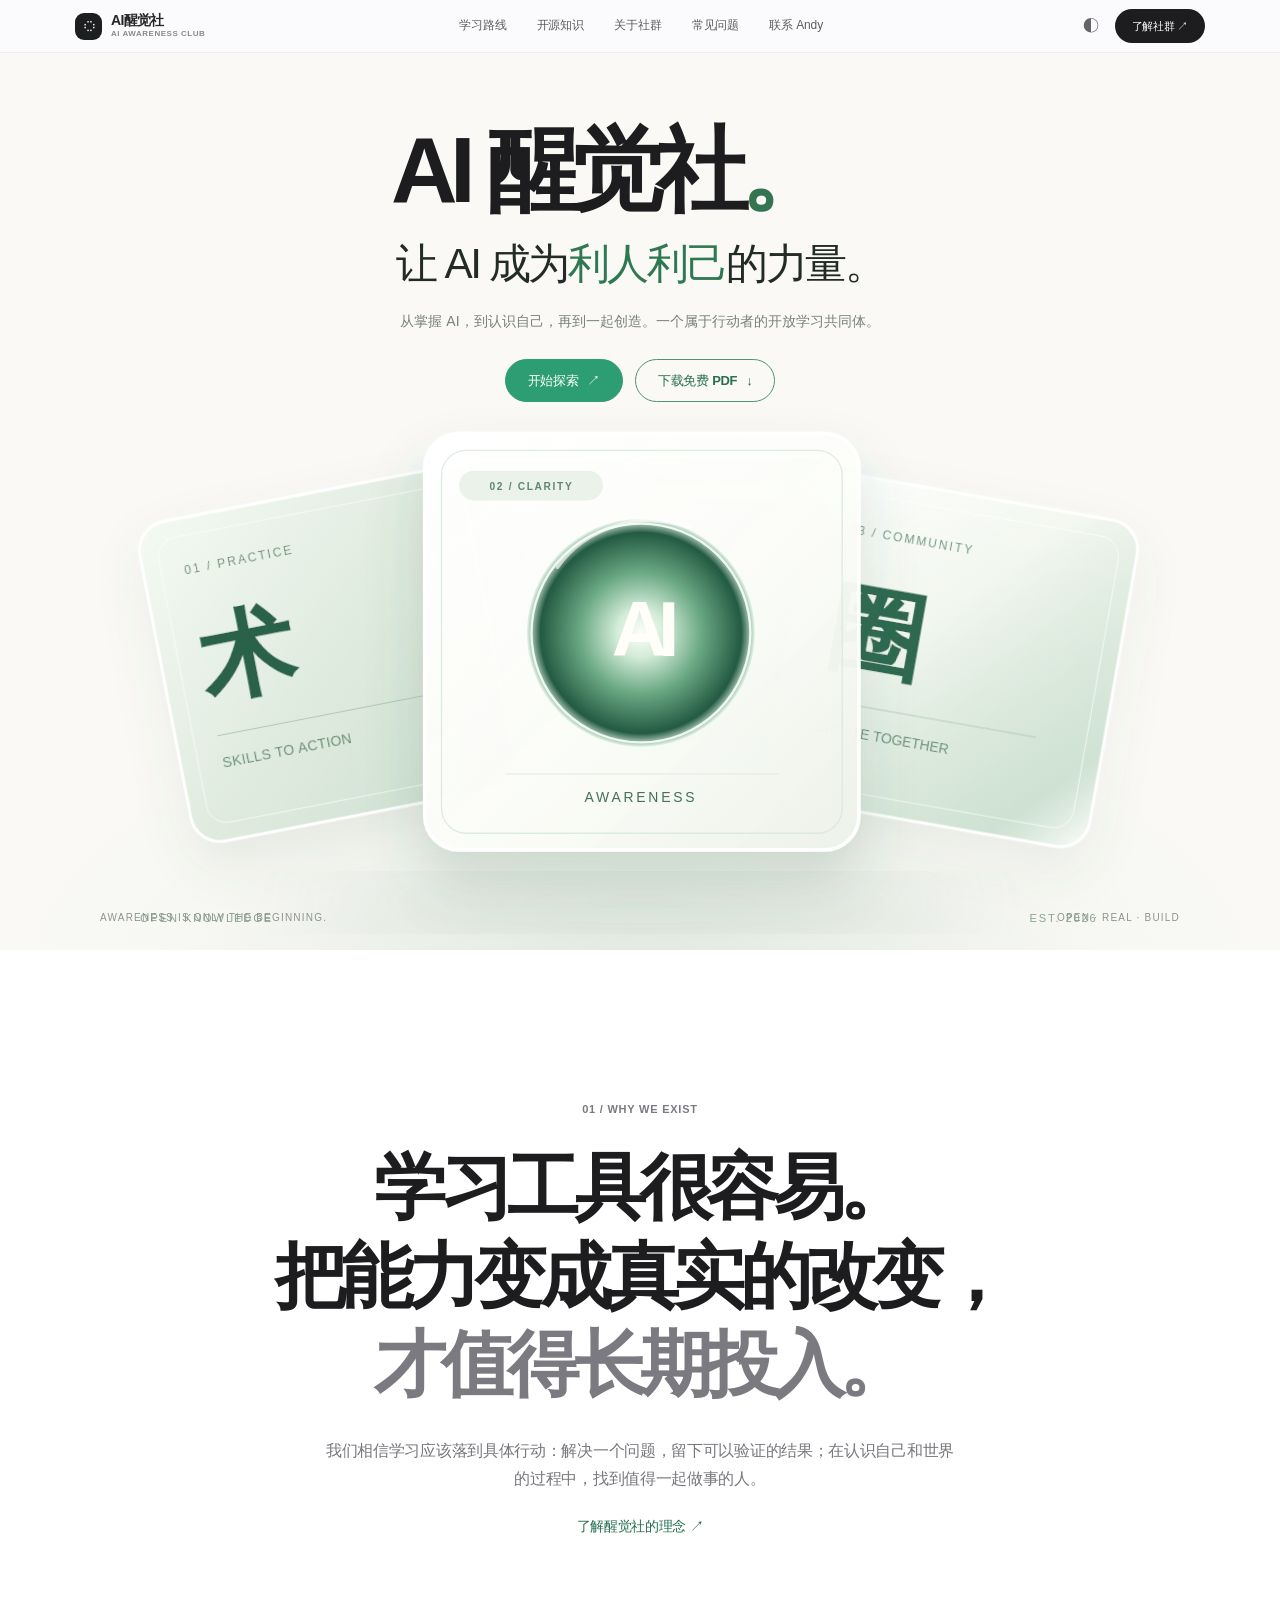
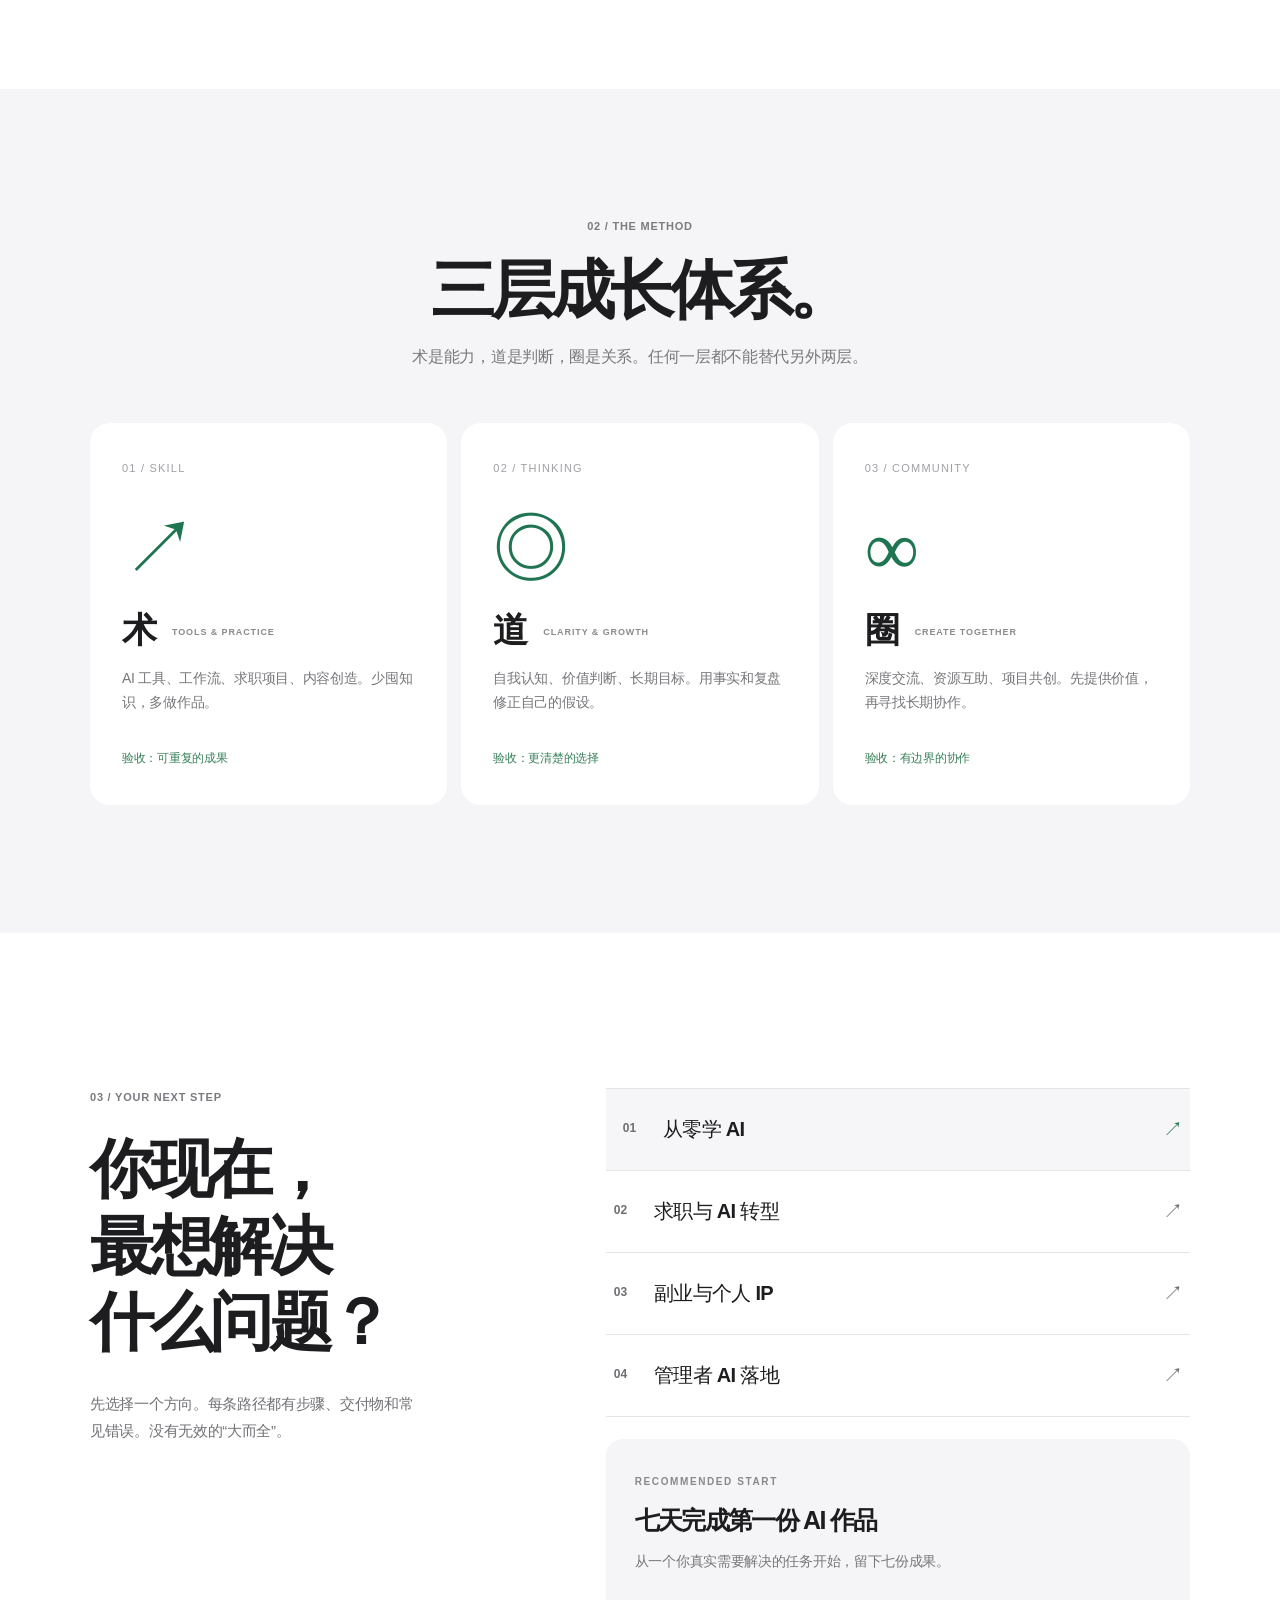
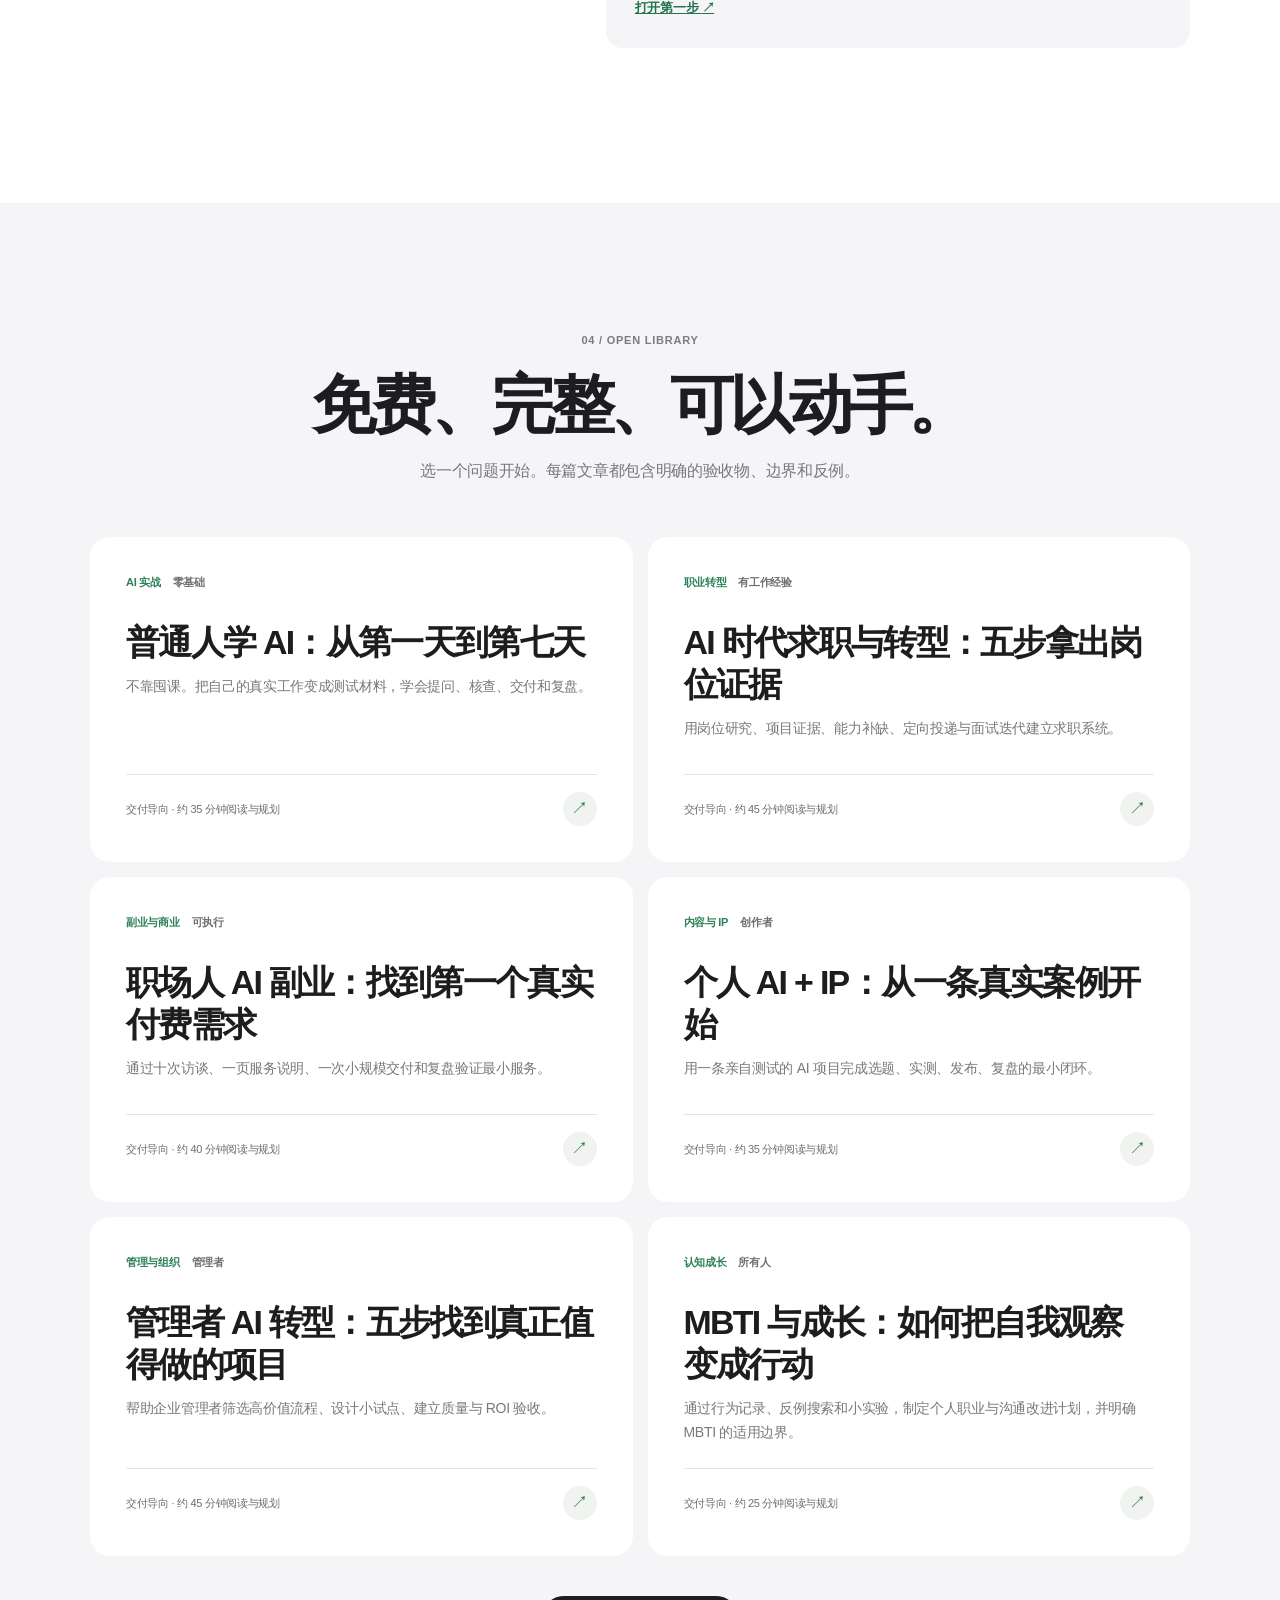
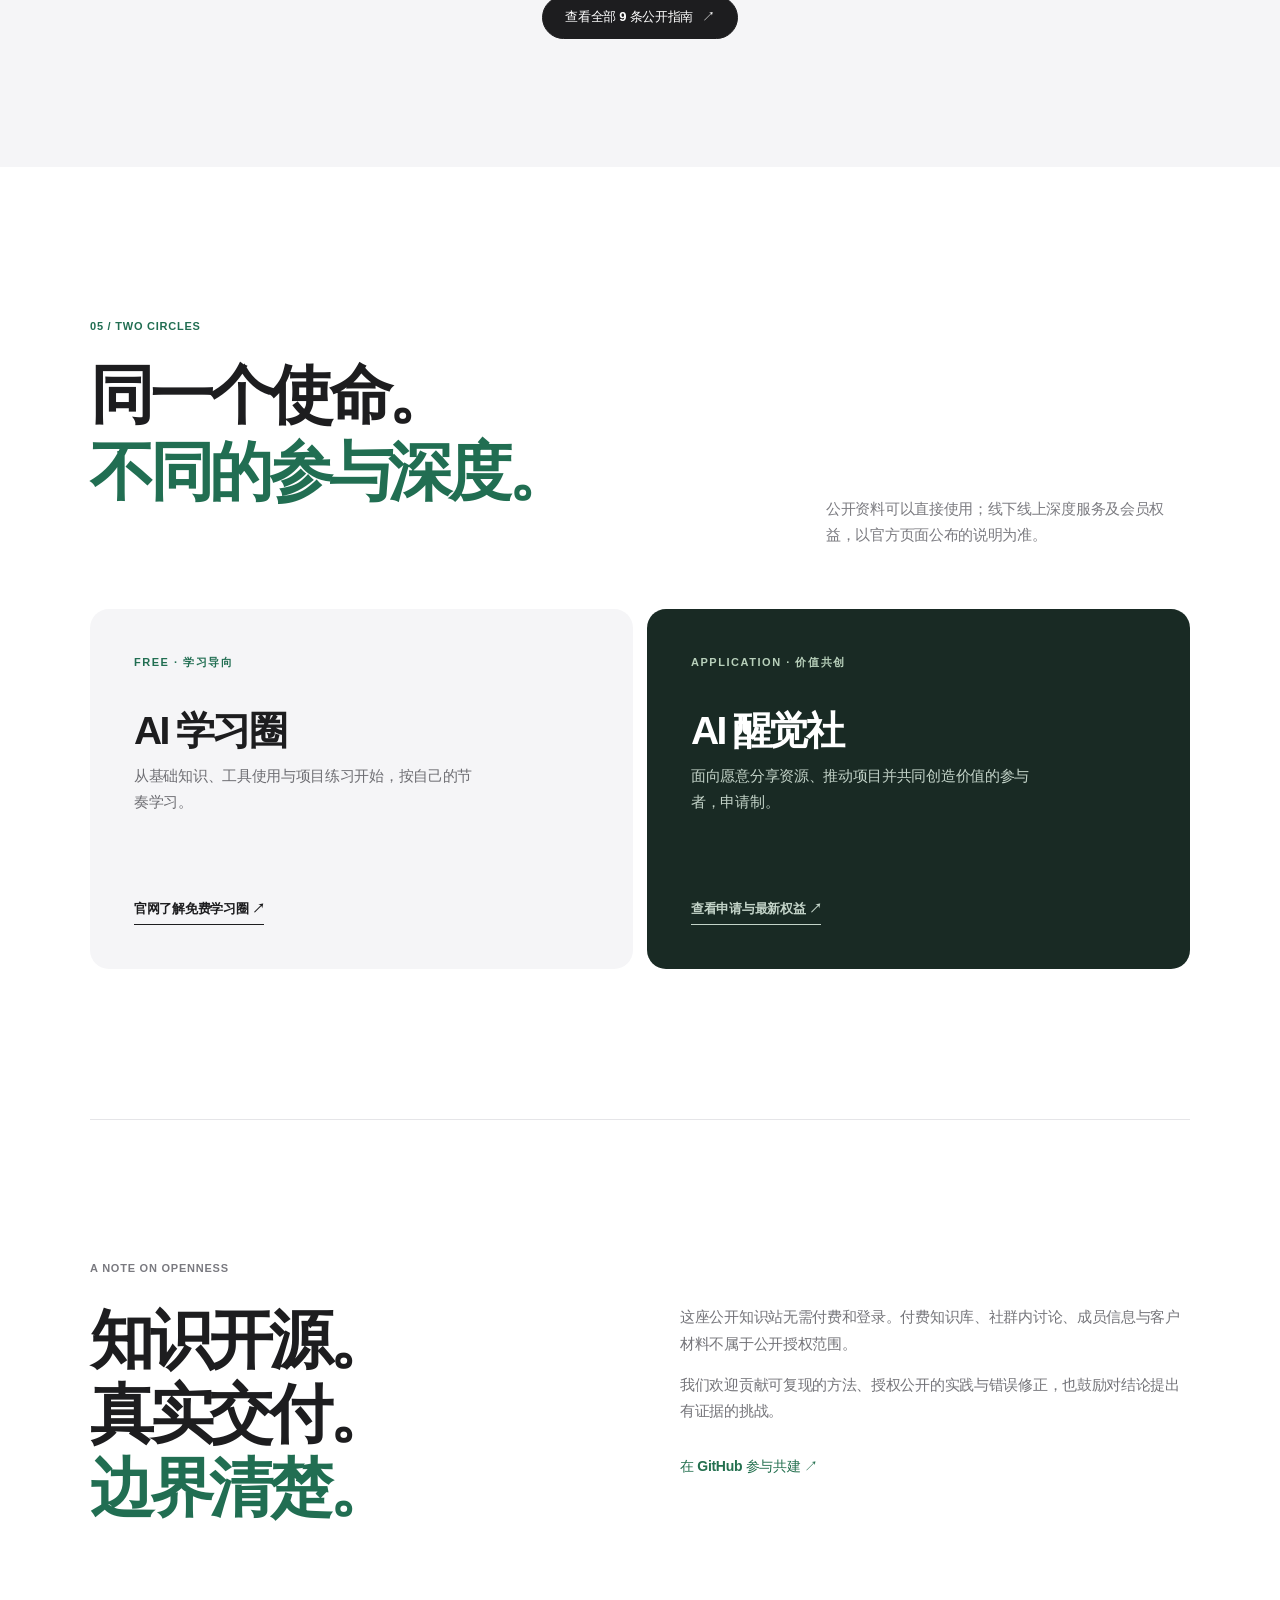
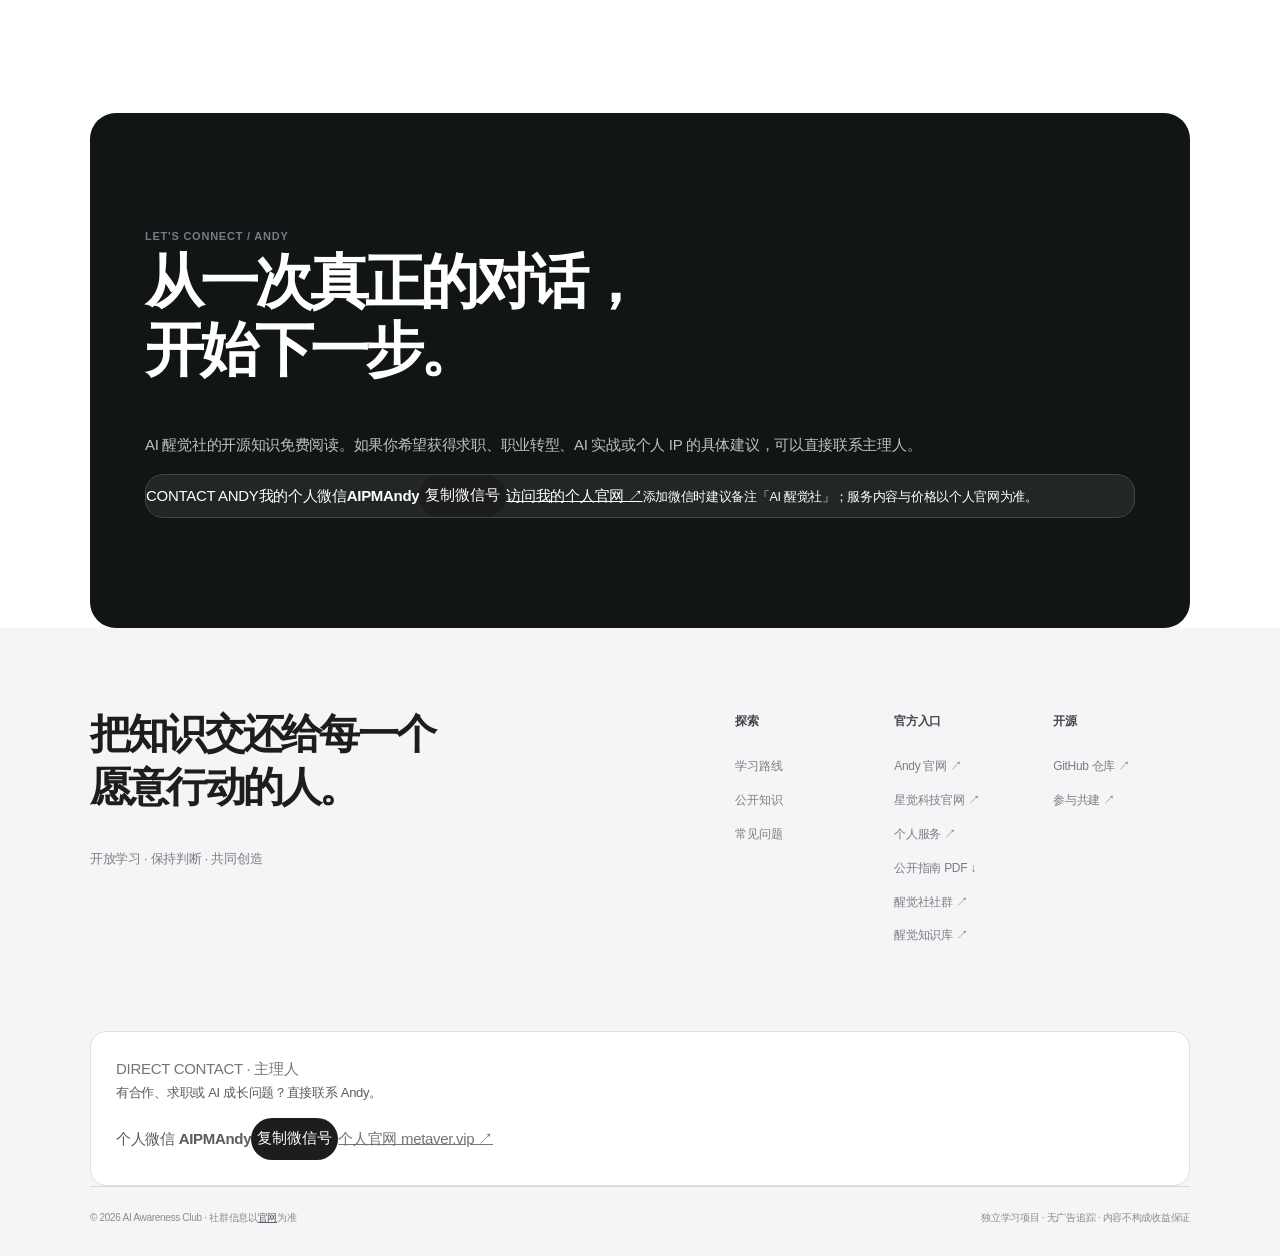
==== commit 8b4092e3: "site: expose public PDF and verified service links" ====
--- a/docs/index.html
+++ b/docs/index.html
@@ -27,13 +27,13 @@
       <p class="hero-description">从掌握 AI，到认识自己，再到一起创造。<br>一个属于行动者的开放学习共同体。</p>
       <div class="hero-buttons">
         <a class="button button-light" href="./paths/index.html">开始探索 <span aria-hidden="true">↗</span></a>
-        <a class="button button-outline" href="./about/index.html">了解醒觉社 <span aria-hidden="true">›</span></a>
+        <a class="button button-outline" href="./pdf/ai-awareness-club-guide.pdf" download>下载免费 PDF <span aria-hidden="true">↓</span></a>
       </div>
       <div class="hero-contact"><span>主理人 Andy</span><button type="button" class="hero-wechat" data-copy-wechat="AIPMAndy">微信 · AIPMAndy <span aria-hidden="true">⧉</span></button><a href="https://metaver.vip/" target="_blank" rel="noopener noreferrer">个人官网 <span aria-hidden="true">↗</span></a></div>
     </div>
     <div class="hero-art" aria-hidden="true"><img class="product-screenshot" src="./assets/hero-optical.svg" width="1380" height="660" alt="" fetchpriority="high"><img class="legacy-art" src="./assets/awareness-object.svg" width="1160" height="550" alt="" loading="lazy" hidden></div>
     <div class="hero-bottom"><span>Awareness is only the beginning.</span><span>OPEN · REAL · BUILD</span></div>
-    </section><section class="section ethos container"><div class="big-number">01 / WHY WE EXIST</div><div class="ethos-layout"><p class="section-lead">学习工具很容易。<br>把能力变成真实的改变，<br><em>才值得长期投入。</em></p><div class="ethos-right"><p>我们相信学习应该落到具体行动：解决一个问题，留下可以验证的结果；在认识自己和世界的过程中，找到值得一起做事的人。</p><a class="subtle-link" href="./about/index.html">了解 AI 醒觉社的理念 <span aria-hidden="true">↗</span></a></div></div></section><section class="section pillars"><div class="container"><div class="section-heading"><div class="eyebrow">02 / THE METHOD</div><h2>三层成长体系。</h2><p>术是能力，道是判断，圈是关系。任何一层都不能替代另外两层。</p></div><div class="pillar-grid"><article class="pillar"><span class="pillar-index">01 / SKILL</span><div class="pillar-glyph">↗</div><h3>术 <small>TOOLS & PRACTICE</small></h3><p>AI 工具、工作流、求职项目、内容创造。少囤知识，多做作品。</p><span class="pillar-result">验收：可重复的成果</span></article><article class="pillar"><span class="pillar-index">02 / THINKING</span><div class="pillar-glyph">◎</div><h3>道 <small>CLARITY & GROWTH</small></h3><p>自我认知、价值判断、长期目标。用事实和复盘修正自己的假设。</p><span class="pillar-result">验收：更清楚的选择</span></article><article class="pillar"><span class="pillar-index">03 / COMMUNITY</span><div class="pillar-glyph">∞</div><h3>圈 <small>CREATE TOGETHER</small></h3><p>深度交流、资源互助、项目共创。先提供价值，再寻找长期协作。</p><span class="pillar-result">验收：有边界的协作</span></article></div></div></section><section class="section pathway container"><div class="pathway-left"><div class="eyebrow">03 / YOUR NEXT STEP</div><h2>你现在，<br>最想解决<br>什么问题？</h2><p>先选择一个方向。每条路径都有步骤、交付物和常见错误。没有无效的“大而全”。</p></div><div class="pathway-right"><div class="path-choices" role="group" aria-label="选择学习目标"><button class="path-choice is-active" type="button" data-path="starter" aria-pressed="true"><span>01</span> 从零学 AI <span aria-hidden="true">↗</span></button><button class="path-choice" type="button" data-path="career" aria-pressed="false"><span>02</span> 求职与 AI 转型 <span aria-hidden="true">↗</span></button><button class="path-choice" type="button" data-path="business" aria-pressed="false"><span>03</span> 副业与个人 IP <span aria-hidden="true">↗</span></button><button class="path-choice" type="button" data-path="leader" aria-pressed="false"><span>04</span> 管理者 AI 落地 <span aria-hidden="true">↗</span></button></div><div class="path-result" role="status" aria-live="polite"><span>RECOMMENDED START</span><h3 id="path-title">七天完成第一份 AI 作品</h3><p id="path-description">从一个你真实需要解决的任务开始，留下七份成果。</p><a id="path-link" href="./guides/ai-first-week/index.html">打开第一步 <span aria-hidden="true">↗</span></a></div></div></section><section class="section library-feature"><div class="container"><div class="section-heading"><div class="eyebrow">04 / OPEN LIBRARY</div><h2>免费、完整、可以动手。</h2><p>选一个问题开始。每篇文章都包含明确的验收物、边界和反例。</p></div><div class="guide-grid"><a class="guide-card" href="./guides/ai-first-week/index.html" data-filter-item data-keywords="普通人学 AI：从第一天到第七天 不靠囤课。把自己的真实工作变成测试材料，学会提问、核查、交付和复盘。 刚接触 AI，不知道从哪里开始 AI 实战" data-category="AI 实战">
+    </section><section class="section ethos container"><div class="big-number">01 / WHY WE EXIST</div><div class="ethos-layout"><p class="section-lead">学习工具很容易。<br>把能力变成真实的改变，<br><em>才值得长期投入。</em></p><div class="ethos-right"><p>我们相信学习应该落到具体行动：解决一个问题，留下可以验证的结果；在认识自己和世界的过程中，找到值得一起做事的人。</p><a class="subtle-link" href="./about/index.html">了解醒觉社的理念 <span aria-hidden="true">↗</span></a></div></div></section><section class="section pillars"><div class="container"><div class="section-heading"><div class="eyebrow">02 / THE METHOD</div><h2>三层成长体系。</h2><p>术是能力，道是判断，圈是关系。任何一层都不能替代另外两层。</p></div><div class="pillar-grid"><article class="pillar"><span class="pillar-index">01 / SKILL</span><div class="pillar-glyph">↗</div><h3>术 <small>TOOLS & PRACTICE</small></h3><p>AI 工具、工作流、求职项目、内容创造。少囤知识，多做作品。</p><span class="pillar-result">验收：可重复的成果</span></article><article class="pillar"><span class="pillar-index">02 / THINKING</span><div class="pillar-glyph">◎</div><h3>道 <small>CLARITY & GROWTH</small></h3><p>自我认知、价值判断、长期目标。用事实和复盘修正自己的假设。</p><span class="pillar-result">验收：更清楚的选择</span></article><article class="pillar"><span class="pillar-index">03 / COMMUNITY</span><div class="pillar-glyph">∞</div><h3>圈 <small>CREATE TOGETHER</small></h3><p>深度交流、资源互助、项目共创。先提供价值，再寻找长期协作。</p><span class="pillar-result">验收：有边界的协作</span></article></div></div></section><section class="section pathway container"><div class="pathway-left"><div class="eyebrow">03 / YOUR NEXT STEP</div><h2>你现在，<br>最想解决<br>什么问题？</h2><p>先选择一个方向。每条路径都有步骤、交付物和常见错误。没有无效的“大而全”。</p></div><div class="pathway-right"><div class="path-choices" role="group" aria-label="选择学习目标"><button class="path-choice is-active" type="button" data-path="starter" aria-pressed="true"><span>01</span> 从零学 AI <span aria-hidden="true">↗</span></button><button class="path-choice" type="button" data-path="career" aria-pressed="false"><span>02</span> 求职与 AI 转型 <span aria-hidden="true">↗</span></button><button class="path-choice" type="button" data-path="business" aria-pressed="false"><span>03</span> 副业与个人 IP <span aria-hidden="true">↗</span></button><button class="path-choice" type="button" data-path="leader" aria-pressed="false"><span>04</span> 管理者 AI 落地 <span aria-hidden="true">↗</span></button></div><div class="path-result" role="status" aria-live="polite"><span>RECOMMENDED START</span><h3 id="path-title">七天完成第一份 AI 作品</h3><p id="path-description">从一个你真实需要解决的任务开始，留下七份成果。</p><a id="path-link" href="./guides/ai-first-week/index.html">打开第一步 <span aria-hidden="true">↗</span></a></div></div></section><section class="section library-feature"><div class="container"><div class="section-heading"><div class="eyebrow">04 / OPEN LIBRARY</div><h2>免费、完整、可以动手。</h2><p>选一个问题开始。每篇文章都包含明确的验收物、边界和反例。</p></div><div class="guide-grid"><a class="guide-card" href="./guides/ai-first-week/index.html" data-filter-item data-keywords="普通人学 AI：从第一天到第七天 不靠囤课。把自己的真实工作变成测试材料，学会提问、核查、交付和复盘。 刚接触 AI，不知道从哪里开始 AI 实战" data-category="AI 实战">
 <span class="card-meta"><span>AI 实战</span><span>零基础</span></span><h3>普通人学 AI：从第一天到第七天</h3><p>不靠囤课。把自己的真实工作变成测试材料，学会提问、核查、交付和复盘。</p><span class="card-bottom"><span>交付导向 · 约 35 分钟阅读与规划</span><span class="circle-arrow" aria-hidden="true">↗</span></span></a><a class="guide-card" href="./guides/career-transition/index.html" data-filter-item data-keywords="AI 时代求职与转型：五步拿出岗位证据 用岗位研究、项目证据、能力补缺、定向投递与面试迭代建立求职系统。 想转 AI 产品、AI 运营、AI 解决方案或升级现有岗位 职业转型" data-category="职业转型">
 <span class="card-meta"><span>职业转型</span><span>有工作经验</span></span><h3>AI 时代求职与转型：五步拿出岗位证据</h3><p>用岗位研究、项目证据、能力补缺、定向投递与面试迭代建立求职系统。</p><span class="card-bottom"><span>交付导向 · 约 45 分钟阅读与规划</span><span class="circle-arrow" aria-hidden="true">↗</span></span></a><a class="guide-card" href="./guides/first-customer/index.html" data-filter-item data-keywords="职场人 AI 副业：找到第一个真实付费需求 通过十次访谈、一页服务说明、一次小规模交付和复盘验证最小服务。 想把职业经验转成 AI 相关咨询、工具或服务 副业与商业" data-category="副业与商业">
 <span class="card-meta"><span>副业与商业</span><span>可执行</span></span><h3>职场人 AI 副业：找到第一个真实付费需求</h3><p>通过十次访谈、一页服务说明、一次小规模交付和复盘验证最小服务。</p><span class="card-bottom"><span>交付导向 · 约 40 分钟阅读与规划</span><span class="circle-arrow" aria-hidden="true">↗</span></span></a><a class="guide-card" href="./guides/personal-ip/index.html" data-filter-item data-keywords="个人 AI + IP：从一条真实案例开始 用一条亲自测试的 AI 项目完成选题、实测、发布、复盘的最小闭环。 想做 AI 自媒体，建立个人品牌并获得咨询线索 内容与 IP" data-category="内容与 IP">
@@ -42,6 +42,6 @@
 <span class="card-meta"><span>认知成长</span><span>所有人</span></span><h3>MBTI 与成长：如何把自我观察变成行动</h3><p>通过行为记录、反例搜索和小实验，制定个人职业与沟通改进计划，并明确 MBTI 的适用边界。</p><span class="card-bottom"><span>交付导向 · 约 25 分钟阅读与规划</span><span class="circle-arrow" aria-hidden="true">↗</span></span></a></div><div class="center-action"><a class="button button-dark" href="./library/index.html">查看全部 9 条公开指南 <span aria-hidden="true">↗</span></a></div></div></section><section class="section community-panel container"><div class="eyebrow">05 / TWO CIRCLES</div><div class="community-heading"><h2>同一个使命。<br><em>不同的参与深度。</em></h2><p>公开资料可以直接使用；线下线上深度服务及会员权益，以官方页面公布的说明为准。</p></div><div class="community-grid"><article class="community-card"><div class="community-tag">FREE · 学习导向</div><h3>AI 学习圈</h3><p>从基础知识、工具使用与项目练习开始，按自己的节奏学习。</p><a href="https://metaver.vip/community" rel="noopener noreferrer" target="_blank">官网了解免费学习圈 ↗</a></article><article class="community-card dark"><div class="community-tag">APPLICATION · 价值共创</div><h3>AI 醒觉社</h3><p>面向愿意分享资源、推动项目并共同创造价值的参与者，申请制。</p><a href="https://metaver.vip/community" rel="noopener noreferrer" target="_blank">查看申请与最新权益 ↗</a></article></div></section><section class="section open-note container"><span class="eyebrow">A NOTE ON OPENNESS</span><div class="note-row"><h2>知识开源。<br>真实交付。<br><em>边界清楚。</em></h2><div><p>这座公开知识站无需付费和登录。付费知识库、社群内讨论、成员信息与客户材料不属于公开授权范围。</p><p>我们欢迎贡献可复现的方法、授权公开的实践与错误修正，也鼓励对结论提出有证据的挑战。</p><a class="subtle-link" href="https://github.com/AIPMAndy/AI-Awareness-Club">在 GitHub 参与共建 ↗</a></div></div></section><section class="contact-section container" id="contact" aria-labelledby="contact-heading">
 <div class="contact-section-inner"><div class="contact-copy"><span class="eyebrow">LET'S CONNECT / ANDY</span><h2 id="contact-heading">从一次真正的对话，<br>开始下一步。</h2><p>AI 醒觉社的开源知识免费阅读。如果你希望获得求职、职业转型、AI 实战或个人 IP 的具体建议，可以直接联系主理人。</p></div>
 <div class="contact-card"><span class="contact-eyebrow">CONTACT ANDY</span><span class="contact-card-label">我的个人微信</span><strong>AIPMAndy</strong><button class="copy-wechat" type="button" data-copy-wechat="AIPMAndy" aria-label="复制 Andy 个人微信号 AIPMAndy">复制微信号</button><a href="https://metaver.vip/" target="_blank" rel="noopener noreferrer">访问我的个人官网 <span aria-hidden="true">↗</span></a><small>添加微信时建议备注「AI 醒觉社」；服务内容与价格以个人官网为准。</small></div></div>
-</section></main><footer class="footer"><div class="footer-top"><div><div class="footer-symbol" aria-hidden="true">◌</div><h2>把知识交还给每一个<br>愿意行动的人。</h2><p>开放学习 · 保持判断 · 共同创造</p></div><div class="footer-links"><div><b>探索</b><a href="./paths/index.html">学习路线</a><a href="./library/index.html">公开知识</a><a href="./faq/index.html">常见问题</a></div><div><b>官方入口</b><a href="https://metaver.vip/">Andy 官网 ↗</a><a href="https://metaver.vip/community">醒觉社社群 ↗</a><a href="https://kb.metaver.vip/">醒觉知识库 ↗</a></div><div><b>开源</b><a href="https://github.com/AIPMAndy/AI-Awareness-Club">GitHub 仓库 ↗</a><a href="https://github.com/AIPMAndy/AI-Awareness-Club/blob/main/CONTRIBUTING.md">参与共建 ↗</a></div></div></div>
+</section></main><footer class="footer"><div class="footer-top"><div><div class="footer-symbol" aria-hidden="true">◌</div><h2>把知识交还给每一个<br>愿意行动的人。</h2><p>开放学习 · 保持判断 · 共同创造</p></div><div class="footer-links"><div><b>探索</b><a href="./paths/index.html">学习路线</a><a href="./library/index.html">公开知识</a><a href="./faq/index.html">常见问题</a></div><div><b>官方入口</b><a href="https://metaver.vip/">Andy 官网 ↗</a><a href="https://www.a6no1.cn/">星觉科技官网 ↗</a><a href="https://metaver.vip/services">个人服务 ↗</a><a href="./pdf/ai-awareness-club-guide.pdf">公开指南 PDF ↓</a><a href="https://metaver.vip/community">醒觉社社群 ↗</a><a href="https://kb.metaver.vip/">醒觉知识库 ↗</a></div><div><b>开源</b><a href="https://github.com/AIPMAndy/AI-Awareness-Club">GitHub 仓库 ↗</a><a href="https://github.com/AIPMAndy/AI-Awareness-Club/blob/main/CONTRIBUTING.md">参与共建 ↗</a></div></div></div>
 <div class="footer-contact" aria-label="联系主理人 Andy"><div><span class="contact-eyebrow">DIRECT CONTACT · 主理人</span><p>有合作、求职或 AI 成长问题？直接联系 Andy。</p></div><div class="footer-contact-actions"><span class="wechat-identity">个人微信 <strong>AIPMAndy</strong></span><button type="button" class="copy-wechat" data-copy-wechat="AIPMAndy" aria-label="复制 Andy 个人微信号 AIPMAndy">复制微信号</button><a href="https://metaver.vip/" class="contact-website" target="_blank" rel="noopener noreferrer">个人官网 metaver.vip <span aria-hidden="true">↗</span></a></div></div>
 <div class="footer-bottom"><span>© 2026 AI Awareness Club · 社群信息以<a href="https://metaver.vip/community">官网</a>为准</span><span>独立学习项目 · 无广告追踪 · 内容不构成收益保证</span></div></footer><script src="./assets/app.js" defer></script></body></html>
--- a/docs/assets/apple.css
+++ b/docs/assets/apple.css
@@ -2,7 +2,7 @@
    Product photography-inspired editorial layout; original artwork, no Apple assets. */
 :root,html[data-theme="light"]{
  --page:#fff;--surface:#fff;--surface2:#f5f5f7;--ink:#1d1d1f;--muted:#6e6e73;--stroke:#e5e5e8;
- --accent:#2f8764;--accent-dark:#216e52;--hero:#060909;--hero2:#101716;
+ --accent:#2f8764;--accent-dark:#216e52;--hero:#faf9f6;--hero2:#f1f3ed;
  --display:-apple-system,BlinkMacSystemFont,"Helvetica Neue","PingFang SC","Microsoft YaHei",sans-serif;
  --body:-apple-system,BlinkMacSystemFont,"Helvetica Neue","PingFang SC","Microsoft YaHei",sans-serif
 }
@@ -34,29 +34,29 @@
 .nav-cta:hover{color:#fff;background:#404044}
 .mobile-nav{top:52px!important;background:#fafafa!important;border-bottom:1px solid #e8e8ea}
 /* one idea, one hero: no badges, metrics or fake browser chrome */
-.apple-hero{position:relative;display:flex;flex-direction:column;align-items:center;min-height:0;background:#050807!important;color:#f6f8f7!important;overflow:hidden;isolation:isolate}
-.apple-hero::before{content:"";position:absolute;width:1400px;height:670px;left:50%;bottom:-370px;transform:translateX(-50%);border-radius:50%;background:radial-gradient(ellipse at center,rgba(55,130,101,.22),rgba(20,41,31,.045) 46%,transparent 70%);pointer-events:none;z-index:0}
+.apple-hero{position:relative;display:flex;flex-direction:column;align-items:center;min-height:0;background:#faf9f6!important;color:#1d1d1f!important;overflow:hidden;isolation:isolate}
+.apple-hero::before{content:"";position:absolute;width:1400px;height:670px;left:50%;bottom:-370px;transform:translateX(-50%);border-radius:50%;background:radial-gradient(ellipse at center,rgba(93,147,111,.17),rgba(194,216,199,.06) 46%,transparent 70%);pointer-events:none;z-index:0}
 .apple-hero::after,.apple-hero .hero-glow,.apple-hero .hero-orbit{display:none}
-.apple-hero .hero-content{position:relative;z-index:2;width:100%;max-width:980px;padding:73px 18px 0;text-align:center;margin:0}
-.apple-hero .hero-kicker{justify-content:center;margin:0 0 22px;font-size:12px;font-weight:620;letter-spacing:.02em;color:#a4bdb0;gap:7px}
+.apple-hero .hero-content{position:relative;z-index:2;width:100%;max-width:980px;padding:52px 18px 0;text-align:center;margin:0}
+.apple-hero .hero-kicker{justify-content:center;margin:0 0 22px;font-size:12px;font-weight:620;letter-spacing:.02em;color:#6e8d77;gap:7px}
 .apple-hero .hero-kicker .status-dot,.apple-hero .kicker-number{display:none}
 .apple-hero .hero-kicker::after{content:"";display:block;width:0}
-.apple-hero h1{margin:0;font-size:clamp(57px,7.2vw,103px);line-height:1.07;font-weight:690;letter-spacing:-.08em;color:#f4f7f5}
-.apple-hero .fullstop{color:#f4f7f5}
-.apple-hero .hero-statement{font-size:clamp(25px,3.3vw,43px);font-weight:470;line-height:1.36;letter-spacing:-.058em;color:#f0f3ef;margin:14px 0 0}
-.apple-hero .hero-statement span{color:#a8cdb6!important;background:none!important;-webkit-text-fill-color:#a8cdb6!important}
-.apple-hero .hero-description{margin:17px auto 0;max-width:560px;color:#929c97;font-size:14px;line-height:1.8;letter-spacing:0}
+.apple-hero h1{margin:0;font-size:clamp(57px,7.2vw,103px);line-height:1.07;font-weight:690;letter-spacing:-.08em;color:#1d1d1f}
+.apple-hero .fullstop{color:#347451}
+.apple-hero .hero-statement{font-size:clamp(25px,3.3vw,43px);font-weight:470;line-height:1.36;letter-spacing:-.058em;color:#232b26;margin:14px 0 0}
+.apple-hero .hero-statement span{color:#2e7951!important;background:none!important;-webkit-text-fill-color:#2e7951!important}
+.apple-hero .hero-description{margin:17px auto 0;max-width:560px;color:#7a807a;font-size:14px;line-height:1.8;letter-spacing:0}
 .apple-hero .hero-buttons{display:flex;justify-content:center;gap:12px;align-items:center;margin:25px 0 0}
 .apple-hero .button-light{background:#2d9d73!important;border-color:#2d9d73!important;color:#fff!important;box-shadow:none!important}
 .apple-hero .button-light:hover{background:#24825e!important}
-.apple-hero .button-outline{background:transparent!important;color:#8ed4ae!important;border-color:#408a66!important}
-.apple-hero .button-outline:hover{background:rgba(64,138,102,.13)!important}
+.apple-hero .button-outline{background:transparent!important;color:#286f4d!important;border-color:#4d9470!important}
+.apple-hero .button-outline:hover{background:#eaf3eb!important}
 .apple-hero .hero-contact{display:none!important}
-.apple-hero .hero-art{width:min(1380px,100%);height:auto;aspect-ratio:1380/660;position:relative;z-index:1;margin:12px auto -66px;pointer-events:none;overflow:visible}
+.apple-hero .hero-art{width:min(1380px,100%);height:auto;aspect-ratio:1380/660;position:relative;z-index:1;margin:-22px auto -71px;pointer-events:none;overflow:visible}
 .apple-hero .hero-art img{display:block;width:100%;height:100%;object-fit:contain;filter:none!important;transform:none!important}
 .apple-hero .hero-art .legacy-art{display:none!important}
-.apple-hero .hero-bottom{width:min(1080px,calc(100% - 64px));max-width:none;position:relative;z-index:2;margin:0 auto;padding:18px 0 23px;color:#67756e;letter-spacing:.12em;text-transform:uppercase;font-size:10px;display:flex;justify-content:space-between}
-@media(prefers-reduced-motion:no-preference){.apple-hero .hero-art{animation:awakeReveal 1.1s cubic-bezier(.15,.65,.25,1) both}}
+.apple-hero .hero-bottom{width:min(1080px,calc(100% - 64px));max-width:none;position:relative;z-index:2;margin:0 auto;padding:18px 0 23px;color:#8d958e;letter-spacing:.12em;text-transform:uppercase;font-size:10px;display:flex;justify-content:space-between}
+@media(prefers-reduced-motion:no-preference){.apple-hero .hero-art{animation:none}}
 @keyframes awakeReveal{from{opacity:.2;transform:scale(.965) translateY(22px)}to{opacity:1;transform:none}}
 /* editorial reading rhythm and restrained feature grids */
 .ethos{border:0;text-align:center;max-width:1050px;padding-block:150px}
@@ -146,9 +146,9 @@
  .apple-hero h1{font-size:clamp(56px,11.4vw,75px)}
  .apple-hero .hero-statement{font-size:clamp(24px,6.2vw,33px);margin-top:11px}
  .apple-hero .hero-description{font-size:12px;margin-top:14px}
- .apple-hero .hero-buttons{gap:9px;margin-top:21px}
- .apple-hero .button{min-height:40px;padding:10px 16px;font-size:12px}
- .apple-hero .hero-art{width:640px;max-width:none;flex:none;aspect-ratio:1380/660;margin:9px 0 -30px;transform:none;overflow:visible}
+ .apple-hero .hero-buttons{flex-direction:row;gap:9px;margin-top:21px}
+ .apple-hero .button{min-height:40px;padding:10px 16px;font-size:12px;width:auto;flex:none}
+ .apple-hero .hero-art{width:640px;max-width:none;flex:none;aspect-ratio:1380/660;margin:-8px 0 -26px;transform:none;overflow:visible}
  .apple-hero .hero-art img{width:640px;height:auto}
  .apple-hero .hero-bottom{width:calc(100% - 38px);font-size:9px;padding:8px 0 18px}
  .section{padding-block:85px}
@@ -177,7 +177,19 @@
 html[data-theme="dark"] body{background:#171719;color:#f5f5f7}
 html[data-theme="dark"] .site-header{background:rgba(28,28,30,.92)}
 html[data-theme="dark"] .logo,html[data-theme="dark"] .main-nav a{color:#eeeef1}
-html[data-theme="dark"] .apple-hero{background:#050807!important}
+html[data-theme="dark"] .apple-hero{background:#1d2620!important}
+html[data-theme="dark"] .apple-hero h1,html[data-theme="dark"] .apple-hero .fullstop,html[data-theme="dark"] .apple-hero .hero-statement{color:#f4f7f4}
+html[data-theme="dark"] .apple-hero .hero-description{color:#c0cbc1}
+html[data-theme="dark"] .apple-hero .hero-statement span{color:#b4dabd!important;-webkit-text-fill-color:#b4dabd!important}
+html[data-theme="dark"] .apple-hero .button-outline{color:#cbebd3!important;border-color:#90b99b!important}
 html[data-theme="dark"] .pillar,html[data-theme="dark"] .guide-card{background:#26262a;color:#f5f5f7}
 html[data-theme="dark"] .pillar h3,html[data-theme="dark"] .guide-card h3,html[data-theme="dark"] .section-heading h2{color:#f5f5f7}
 html[data-theme="dark"] .pillars,html[data-theme="dark"] .library-feature{background:#202022}
+
+/* Final first-fold art direction — emphasize one statement and the illuminated object. */
+@media(min-width:761px){
+ .apple-hero .hero-kicker{display:none}
+ .apple-hero .hero-content{padding-top:69px}
+ .apple-hero .hero-description br{display:none}
+ .apple-hero .hero-art{margin:-37px auto -85px}
+}
